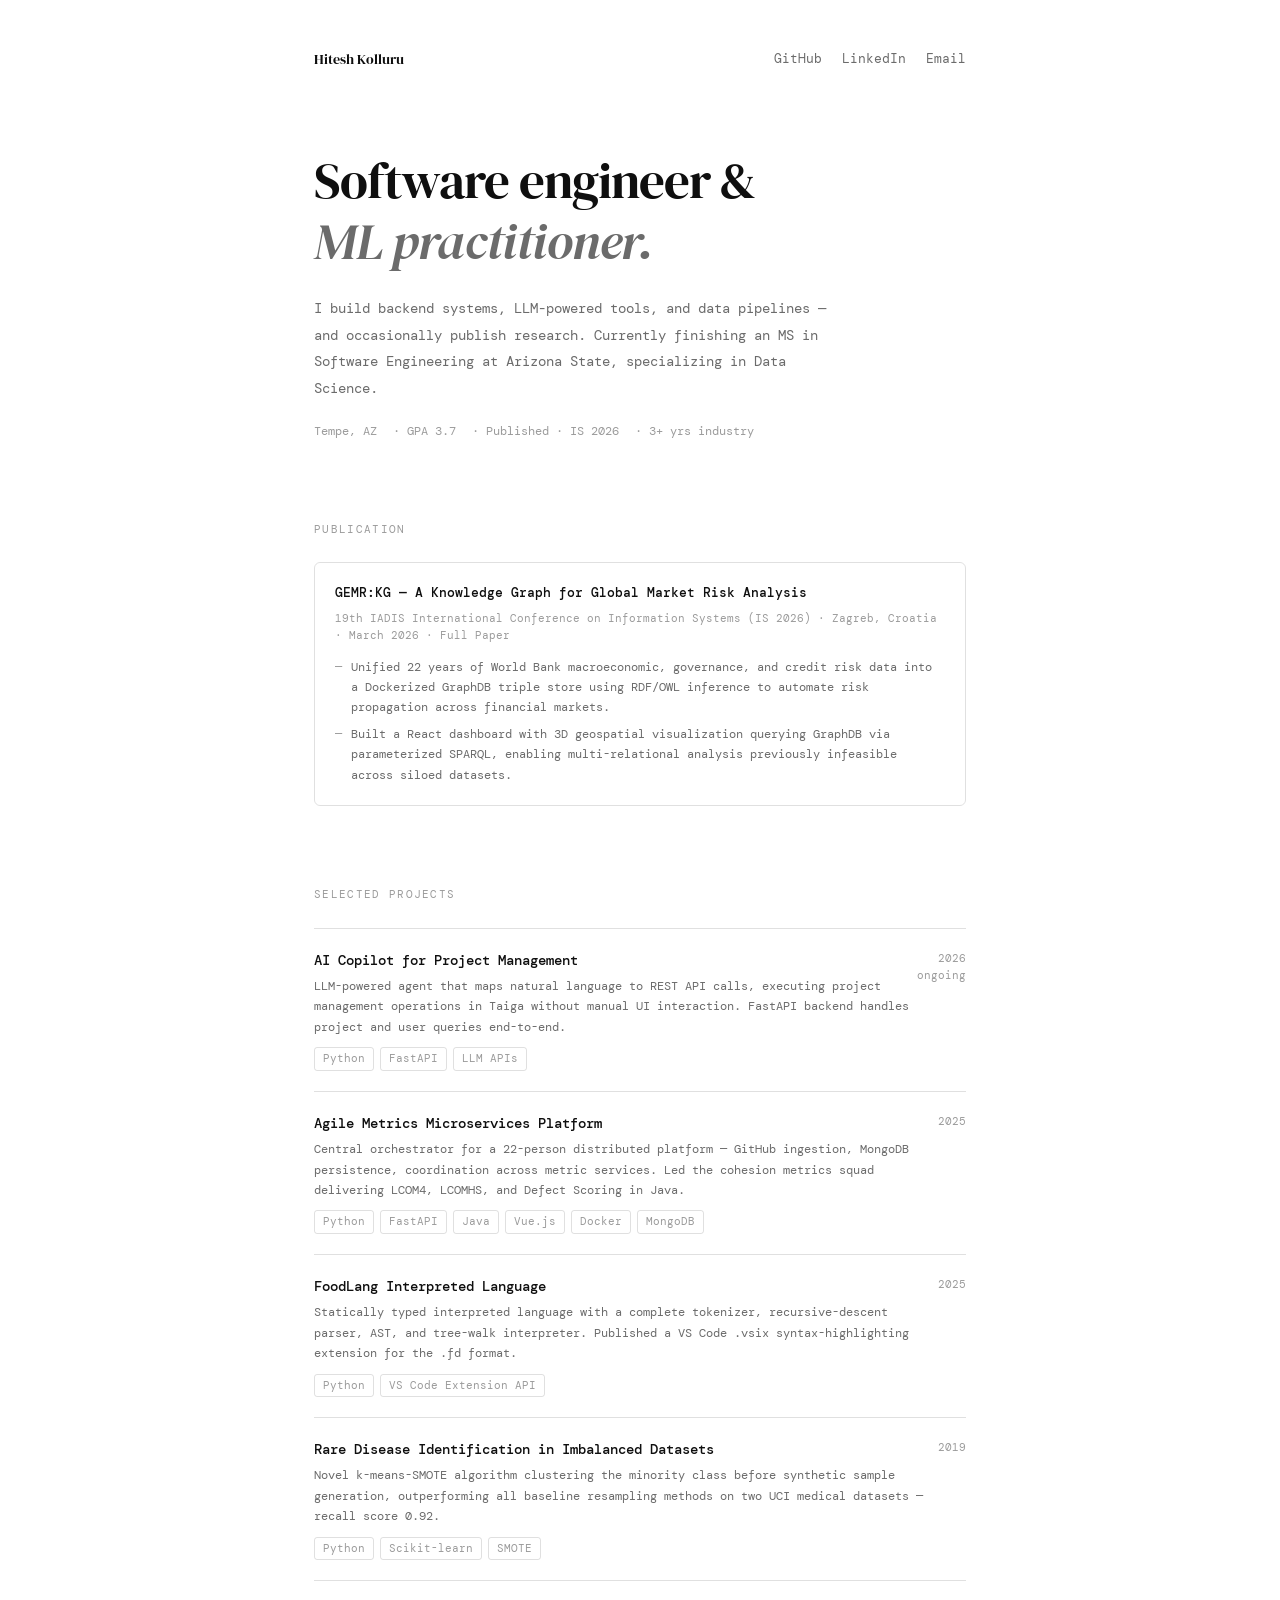
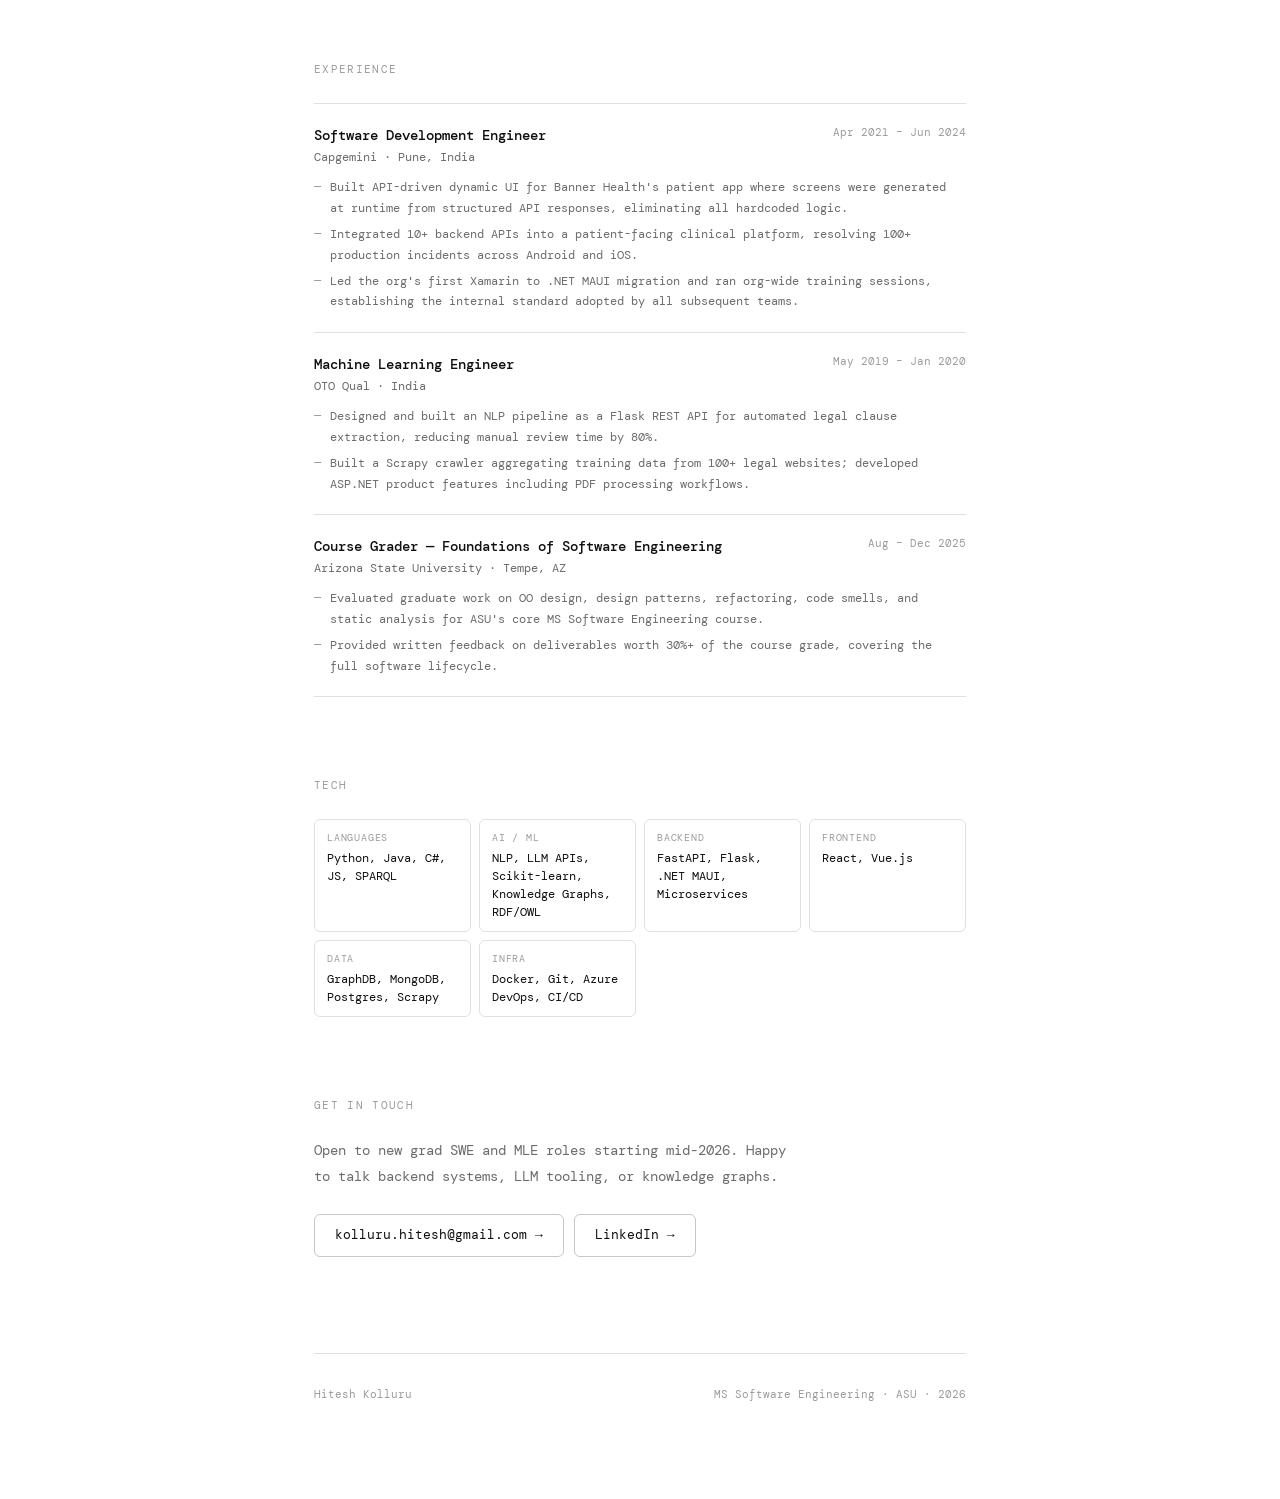
==== index.html @ e9a8e366 "Rename Index.html to index.html" ====
<!DOCTYPE html>
<html lang="en">

<head>
    <meta charset="UTF-8" />
    <meta name="viewport" content="width=device-width, initial-scale=1.0" />
    <title>Hitesh Kolluru — Software Engineer</title>
    <link rel="preconnect" href="https://fonts.googleapis.com" />
    <link rel="preconnect" href="https://fonts.gstatic.com" crossorigin />
    <link
        href="https://fonts.googleapis.com/css2?family=DM+Serif+Display:ital@0;1&family=DM+Mono:wght@400;500&display=swap"
        rel="stylesheet" />
    <style>
        *,
        *::before,
        *::after {
            box-sizing: border-box;
            margin: 0;
            padding: 0;
        }

        :root {
            --text-primary: #0f0f0f;
            --text-secondary: #6b6b6b;
            --text-tertiary: #9b9b9b;
            --border: rgba(0, 0, 0, 0.12);
            --border-strong: rgba(0, 0, 0, 0.22);
            --bg: #ffffff;
            --bg-secondary: #f7f6f3;
            --radius: 6px;
        }

        @media (prefers-color-scheme: dark) {
            :root {
                --text-primary: #f0f0ee;
                --text-secondary: #9b9b9b;
                --text-tertiary: #6b6b6b;
                --border: rgba(255, 255, 255, 0.1);
                --border-strong: rgba(255, 255, 255, 0.18);
                --bg: #111110;
                --bg-secondary: #1a1a18;
            }
        }

        body {
            font-family: 'DM Mono', monospace;
            background: var(--bg);
            color: var(--text-primary);
            line-height: 1.6;
            min-height: 100vh;
        }

        .container {
            max-width: 700px;
            margin: 0 auto;
            padding: 3rem 1.5rem 6rem;
        }

        nav {
            display: flex;
            justify-content: space-between;
            align-items: center;
            margin-bottom: 5rem;
            font-size: 13px;
        }

        .nav-name {
            font-family: 'DM Serif Display', serif;
            font-size: 14px;
            color: var(--text-primary);
        }

        .nav-links {
            display: flex;
            gap: 20px;
        }

        nav a {
            color: var(--text-secondary);
            text-decoration: none;
            transition: color 0.15s;
        }

        nav a:hover {
            color: var(--text-primary);
        }

        .hero {
            margin-bottom: 5rem;
        }

        .hero h1 {
            font-family: 'DM Serif Display', serif;
            font-size: clamp(2rem, 6vw, 3.2rem);
            font-weight: 400;
            line-height: 1.18;
            letter-spacing: -0.02em;
            margin-bottom: 1.5rem;
        }

        .hero h1 em {
            font-style: italic;
            color: var(--text-secondary);
        }

        .hero p {
            font-size: 14px;
            line-height: 1.9;
            color: var(--text-secondary);
            max-width: 520px;
        }

        .hero-meta {
            margin-top: 1.25rem;
            font-size: 12px;
            color: var(--text-tertiary);
            display: flex;
            gap: 16px;
            flex-wrap: wrap;
        }

        .hero-meta span::before {
            content: "· ";
        }

        .hero-meta span:first-child::before {
            content: "";
        }

        .section-label {
            font-size: 11px;
            letter-spacing: 0.12em;
            text-transform: uppercase;
            color: var(--text-tertiary);
            margin-bottom: 1.5rem;
        }

        /* Publication */
        .publication {
            margin-bottom: 5rem;
        }

        .pub-card {
            border: 0.5px solid var(--border);
            border-radius: var(--radius);
            padding: 1.25rem;
        }

        .pub-title {
            font-size: 13px;
            font-weight: 500;
            line-height: 1.55;
            margin-bottom: 6px;
        }

        .pub-venue {
            font-size: 11px;
            color: var(--text-tertiary);
            margin-bottom: 12px;
        }

        .bullets {
            list-style: none;
            display: flex;
            flex-direction: column;
            gap: 6px;
        }

        .bullets li {
            font-size: 12px;
            color: var(--text-secondary);
            line-height: 1.7;
            padding-left: 16px;
            position: relative;
        }

        .bullets li::before {
            content: "—";
            position: absolute;
            left: 0;
            color: var(--text-tertiary);
        }

        /* Projects */
        .projects {
            margin-bottom: 5rem;
        }

        .project {
            border-top: 0.5px solid var(--border);
            padding: 1.25rem 0;
            display: grid;
            grid-template-columns: 1fr auto;
            gap: 8px;
            align-items: start;
        }

        .project:last-child {
            border-bottom: 0.5px solid var(--border);
        }

        .proj-title {
            font-size: 14px;
            font-weight: 500;
            margin-bottom: 5px;
        }

        .proj-desc {
            font-size: 12px;
            color: var(--text-secondary);
            line-height: 1.7;
            margin-bottom: 10px;
        }

        .tags {
            display: flex;
            flex-wrap: wrap;
            gap: 6px;
        }

        .tag {
            font-size: 11px;
            padding: 2px 8px;
            border: 0.5px solid var(--border);
            border-radius: 3px;
            color: var(--text-tertiary);
        }

        .proj-date {
            font-size: 11px;
            color: var(--text-tertiary);
            white-space: nowrap;
            text-align: right;
            padding-top: 1px;
        }

        /* Experience */
        .experience {
            margin-bottom: 5rem;
        }

        .job {
            border-top: 0.5px solid var(--border);
            padding: 1.25rem 0;
        }

        .job:last-child {
            border-bottom: 0.5px solid var(--border);
        }

        .job-header {
            display: grid;
            grid-template-columns: 1fr auto;
            gap: 8px;
            margin-bottom: 10px;
        }

        .job-title {
            font-size: 14px;
            font-weight: 500;
        }

        .job-company {
            font-size: 12px;
            color: var(--text-secondary);
            margin-top: 2px;
        }

        .job-date {
            font-size: 11px;
            color: var(--text-tertiary);
            white-space: nowrap;
            text-align: right;
        }

        /* Stack */
        .stack {
            margin-bottom: 5rem;
        }

        .stack-grid {
            display: grid;
            grid-template-columns: repeat(auto-fill, minmax(140px, 1fr));
            gap: 8px;
        }

        .stack-item {
            border: 0.5px solid var(--border);
            border-radius: var(--radius);
            padding: 10px 12px;
        }

        .stack-cat {
            font-size: 10px;
            color: var(--text-tertiary);
            letter-spacing: 0.08em;
            text-transform: uppercase;
            margin-bottom: 3px;
        }

        .stack-name {
            font-size: 12px;
            color: var(--text-primary);
            line-height: 1.5;
        }

        /* Contact */
        .contact p {
            font-size: 14px;
            color: var(--text-secondary);
            line-height: 1.85;
            margin-bottom: 1.5rem;
            max-width: 480px;
        }

        .btn-row {
            display: flex;
            gap: 10px;
            flex-wrap: wrap;
        }

        .btn {
            display: inline-block;
            font-family: 'DM Mono', monospace;
            font-size: 13px;
            padding: 10px 20px;
            border: 0.5px solid var(--border-strong);
            border-radius: var(--radius);
            text-decoration: none;
            color: var(--text-primary);
            background: transparent;
            transition: background 0.15s;
        }

        .btn:hover {
            background: var(--bg-secondary);
        }

        footer {
            margin-top: 6rem;
            padding-top: 2rem;
            border-top: 0.5px solid var(--border);
            font-size: 11px;
            color: var(--text-tertiary);
            display: flex;
            justify-content: space-between;
            flex-wrap: wrap;
            gap: 8px;
        }

        @media (max-width: 500px) {
            nav {
                flex-direction: column;
                align-items: flex-start;
                gap: 1rem;
            }

            .hero h1 {
                font-size: 1.9rem;
            }

            .job-header,
            .project {
                grid-template-columns: 1fr;
            }

            footer {
                flex-direction: column;
            }
        }
    </style>
</head>

<body>
    <div class="container">

        <nav>
            <span class="nav-name">Hitesh Kolluru</span>
            <div class="nav-links">
                <a href="https://github.com/HiteshKolluru-asu" target="_blank" rel="noopener">GitHub</a>
                <a href="https://linkedin.com/in/hiteshkolluru" target="_blank" rel="noopener">LinkedIn</a>
                <a href="mailto:kolluru.hitesh@gmail.com">Email</a>
            </div>
        </nav>

        <section class="hero">
            <h1>Software engineer &amp;<br><em>ML practitioner.</em></h1>
            <p>
                I build backend systems, LLM-powered tools, and data pipelines —
                and occasionally publish research. Currently finishing an MS in
                Software Engineering at Arizona State, specializing in Data Science.
            </p>
            <div class="hero-meta">
                <span>Tempe, AZ</span>
                <span>GPA 3.7</span>
                <span>Published · IS 2026</span>
                <span>3+ yrs industry</span>
            </div>
        </section>

        <section class="publication">
            <div class="section-label">Publication</div>
            <div class="pub-card">
                <p class="pub-title">GEMR:KG — A Knowledge Graph for Global Market Risk Analysis</p>
                <p class="pub-venue">19th IADIS International Conference on Information Systems (IS 2026) · Zagreb,
                    Croatia · March 2026 · Full Paper</p>
                <ul class="bullets">
                    <li>Unified 22 years of World Bank macroeconomic, governance, and credit risk data into a Dockerized
                        GraphDB triple store using RDF/OWL inference to automate risk propagation across financial
                        markets.</li>
                    <li>Built a React dashboard with 3D geospatial visualization querying GraphDB via parameterized
                        SPARQL, enabling multi-relational analysis previously infeasible across siloed datasets.</li>
                </ul>
            </div>
        </section>

        <section class="projects">
            <div class="section-label">Selected projects</div>

            <div class="project">
                <div>
                    <p class="proj-title">AI Copilot for Project Management</p>
                    <p class="proj-desc">LLM-powered agent that maps natural language to REST API calls, executing
                        project management operations in Taiga without manual UI interaction. FastAPI backend handles
                        project and user queries end-to-end.</p>
                    <div class="tags">
                        <span class="tag">Python</span><span class="tag">FastAPI</span><span class="tag">LLM APIs</span>
                    </div>
                </div>
                <span class="proj-date">2026<br>ongoing</span>
            </div>

            <div class="project">
                <div>
                    <p class="proj-title">Agile Metrics Microservices Platform</p>
                    <p class="proj-desc">Central orchestrator for a 22-person distributed platform — GitHub ingestion,
                        MongoDB persistence, coordination across metric services. Led the cohesion metrics squad
                        delivering LCOM4, LCOMHS, and Defect Scoring in Java.</p>
                    <div class="tags">
                        <span class="tag">Python</span><span class="tag">FastAPI</span><span
                            class="tag">Java</span><span class="tag">Vue.js</span><span class="tag">Docker</span><span
                            class="tag">MongoDB</span>
                    </div>
                </div>
                <span class="proj-date">2025</span>
            </div>

            <div class="project">
                <div>
                    <p class="proj-title">FoodLang Interpreted Language</p>
                    <p class="proj-desc">Statically typed interpreted language with a complete tokenizer,
                        recursive-descent parser, AST, and tree-walk interpreter. Published a VS Code .vsix
                        syntax-highlighting extension for the .fd format.</p>
                    <div class="tags">
                        <span class="tag">Python</span><span class="tag">VS Code Extension API</span>
                    </div>
                </div>
                <span class="proj-date">2025</span>
            </div>

            <div class="project">
                <div>
                    <p class="proj-title">Rare Disease Identification in Imbalanced Datasets</p>
                    <p class="proj-desc">Novel k-means-SMOTE algorithm clustering the minority class before synthetic
                        sample generation, outperforming all baseline resampling methods on two UCI medical datasets —
                        recall score 0.92.</p>
                    <div class="tags">
                        <span class="tag">Python</span><span class="tag">Scikit-learn</span><span
                            class="tag">SMOTE</span>
                    </div>
                </div>
                <span class="proj-date">2019</span>
            </div>

        </section>

        <section class="experience">
            <div class="section-label">Experience</div>

            <div class="job">
                <div class="job-header">
                    <div>
                        <p class="job-title">Software Development Engineer</p>
                        <p class="job-company">Capgemini · Pune, India</p>
                    </div>
                    <span class="job-date">Apr 2021 – Jun 2024</span>
                </div>
                <ul class="bullets">
                    <li>Built API-driven dynamic UI for Banner Health's patient app where screens were generated at
                        runtime from structured API responses, eliminating all hardcoded logic.</li>
                    <li>Integrated 10+ backend APIs into a patient-facing clinical platform, resolving 100+ production
                        incidents across Android and iOS.</li>
                    <li>Led the org's first Xamarin to .NET MAUI migration and ran org-wide training sessions,
                        establishing the internal standard adopted by all subsequent teams.</li>
                </ul>
            </div>

            <div class="job">
                <div class="job-header">
                    <div>
                        <p class="job-title">Machine Learning Engineer</p>
                        <p class="job-company">OTO Qual · India</p>
                    </div>
                    <span class="job-date">May 2019 – Jan 2020</span>
                </div>
                <ul class="bullets">
                    <li>Designed and built an NLP pipeline as a Flask REST API for automated legal clause extraction,
                        reducing manual review time by 80%.</li>
                    <li>Built a Scrapy crawler aggregating training data from 100+ legal websites; developed ASP.NET
                        product features including PDF processing workflows.</li>
                </ul>
            </div>

            <div class="job">
                <div class="job-header">
                    <div>
                        <p class="job-title">Course Grader — Foundations of Software Engineering</p>
                        <p class="job-company">Arizona State University · Tempe, AZ</p>
                    </div>
                    <span class="job-date">Aug – Dec 2025</span>
                </div>
                <ul class="bullets">
                    <li>Evaluated graduate work on OO design, design patterns, refactoring, code smells, and static
                        analysis for ASU's core MS Software Engineering course.</li>
                    <li>Provided written feedback on deliverables worth 30%+ of the course grade, covering the full
                        software lifecycle.</li>
                </ul>
            </div>

        </section>

        <section class="stack">
            <div class="section-label">Tech</div>
            <div class="stack-grid">
                <div class="stack-item">
                    <div class="stack-cat">Languages</div>
                    <div class="stack-name">Python, Java, C#, JS, SPARQL</div>
                </div>
                <div class="stack-item">
                    <div class="stack-cat">AI / ML</div>
                    <div class="stack-name">NLP, LLM APIs, Scikit-learn, Knowledge Graphs, RDF/OWL</div>
                </div>
                <div class="stack-item">
                    <div class="stack-cat">Backend</div>
                    <div class="stack-name">FastAPI, Flask, .NET MAUI, Microservices</div>
                </div>
                <div class="stack-item">
                    <div class="stack-cat">Frontend</div>
                    <div class="stack-name">React, Vue.js</div>
                </div>
                <div class="stack-item">
                    <div class="stack-cat">Data</div>
                    <div class="stack-name">GraphDB, MongoDB, Postgres, Scrapy</div>
                </div>
                <div class="stack-item">
                    <div class="stack-cat">Infra</div>
                    <div class="stack-name">Docker, Git, Azure DevOps, CI/CD</div>
                </div>
            </div>
        </section>

        <section class="contact">
            <div class="section-label">Get in touch</div>
            <p>
                Open to new grad SWE and MLE roles starting mid-2026.
                Happy to talk backend systems, LLM tooling, or knowledge graphs.
            </p>
            <div class="btn-row">
                <a class="btn" href="mailto:kolluru.hitesh@gmail.com">kolluru.hitesh@gmail.com →</a>
                <a class="btn" href="https://linkedin.com/in/hiteshkolluru" target="_blank" rel="noopener">LinkedIn
                    →</a>
            </div>
        </section>

        <footer>
            <span>Hitesh Kolluru</span>
            <span>MS Software Engineering · ASU · 2026</span>
        </footer>

    </div>
</body>

</html>
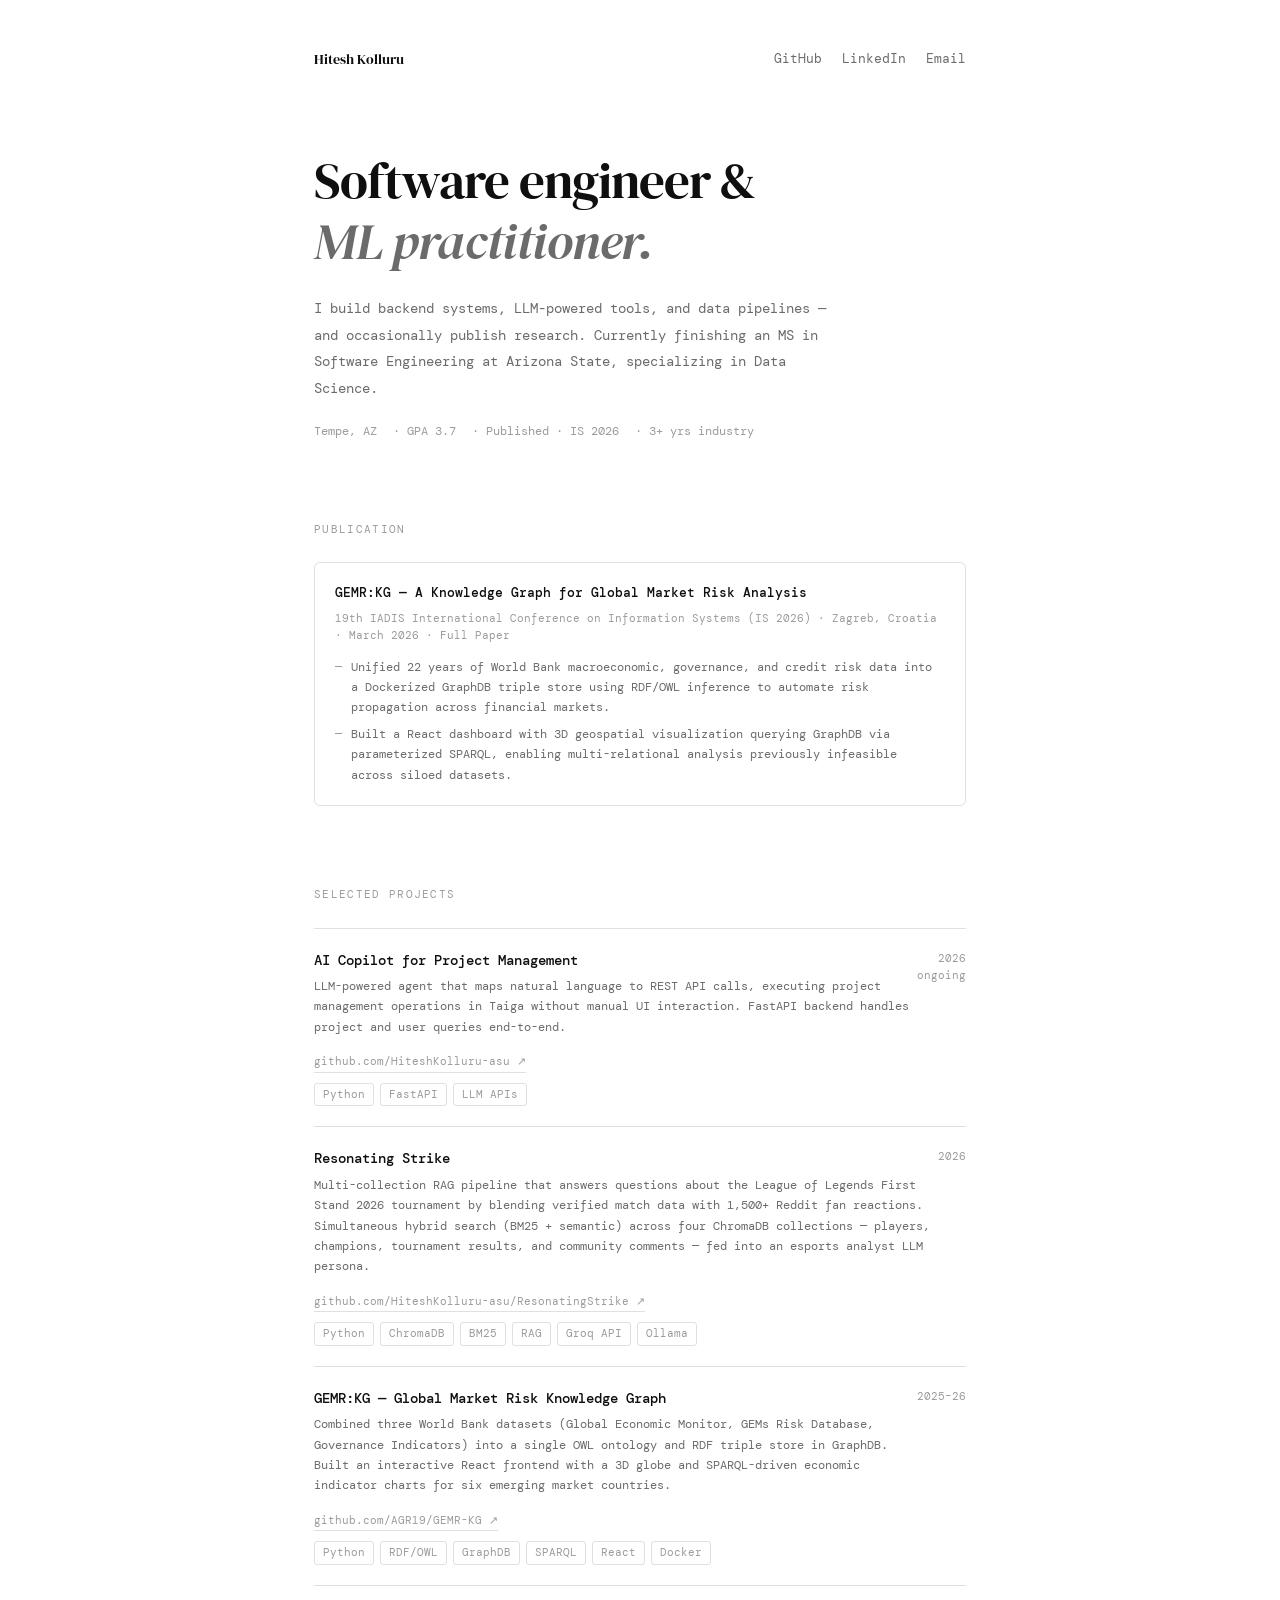
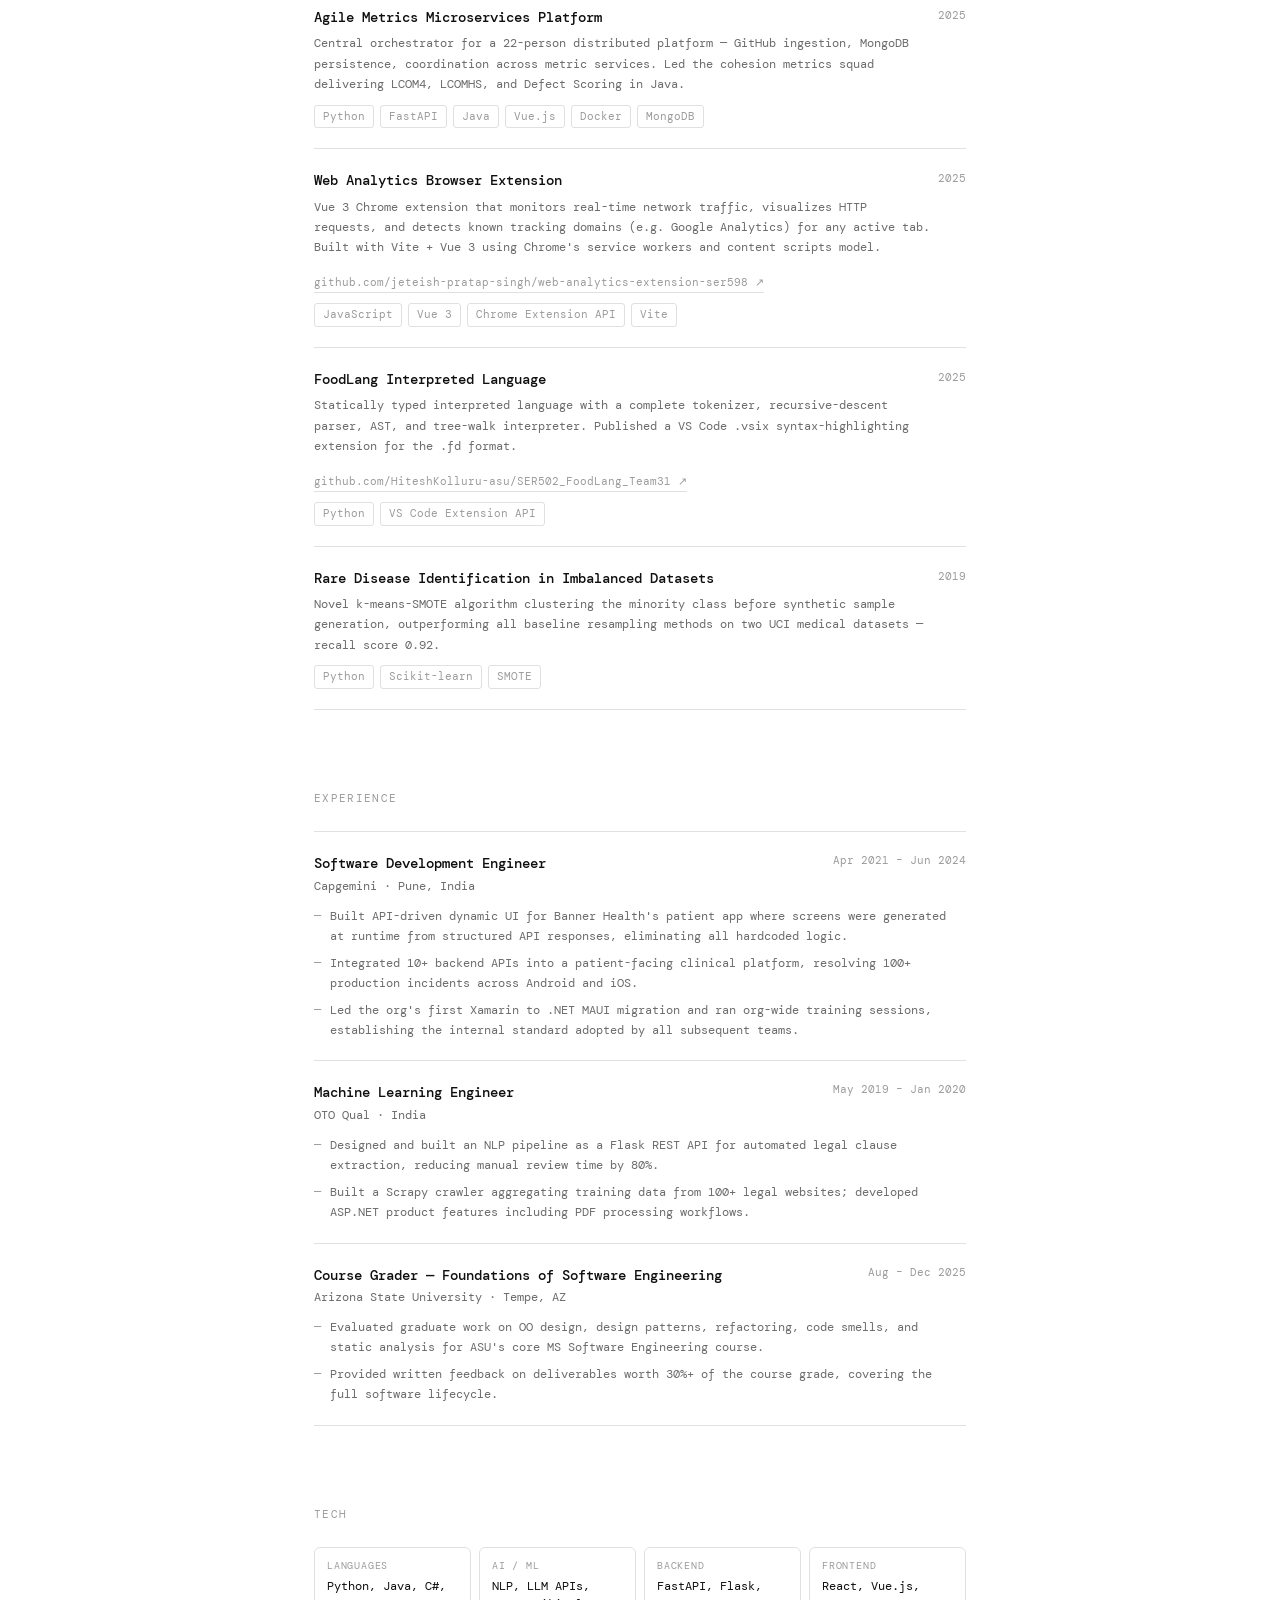
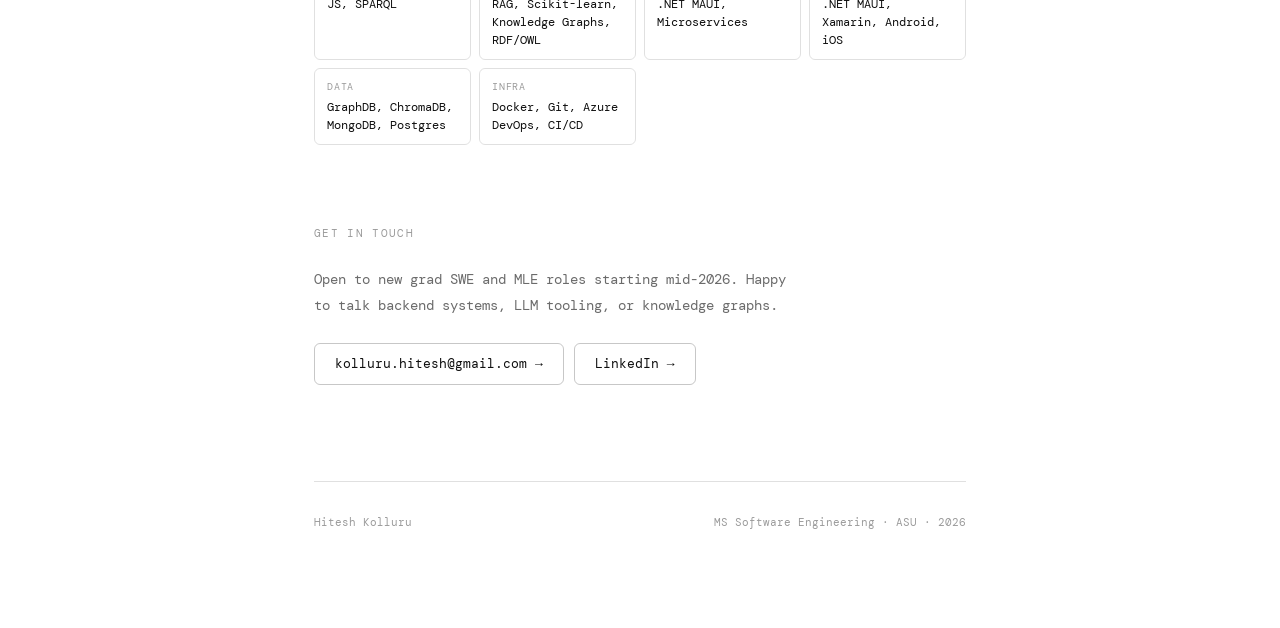
==== commit 070f3387: "updated portfolio" ====
--- a/index.html
+++ b/index.html
@@ -1,583 +1,528 @@
 <!DOCTYPE html>
 <html lang="en">
-
 <head>
-    <meta charset="UTF-8" />
-    <meta name="viewport" content="width=device-width, initial-scale=1.0" />
-    <title>Hitesh Kolluru — Software Engineer</title>
-    <link rel="preconnect" href="https://fonts.googleapis.com" />
-    <link rel="preconnect" href="https://fonts.gstatic.com" crossorigin />
-    <link
-        href="https://fonts.googleapis.com/css2?family=DM+Serif+Display:ital@0;1&family=DM+Mono:wght@400;500&display=swap"
-        rel="stylesheet" />
-    <style>
-        *,
-        *::before,
-        *::after {
-            box-sizing: border-box;
-            margin: 0;
-            padding: 0;
-        }
-
-        :root {
-            --text-primary: #0f0f0f;
-            --text-secondary: #6b6b6b;
-            --text-tertiary: #9b9b9b;
-            --border: rgba(0, 0, 0, 0.12);
-            --border-strong: rgba(0, 0, 0, 0.22);
-            --bg: #ffffff;
-            --bg-secondary: #f7f6f3;
-            --radius: 6px;
-        }
-
-        @media (prefers-color-scheme: dark) {
-            :root {
-                --text-primary: #f0f0ee;
-                --text-secondary: #9b9b9b;
-                --text-tertiary: #6b6b6b;
-                --border: rgba(255, 255, 255, 0.1);
-                --border-strong: rgba(255, 255, 255, 0.18);
-                --bg: #111110;
-                --bg-secondary: #1a1a18;
-            }
-        }
-
-        body {
-            font-family: 'DM Mono', monospace;
-            background: var(--bg);
-            color: var(--text-primary);
-            line-height: 1.6;
-            min-height: 100vh;
-        }
-
-        .container {
-            max-width: 700px;
-            margin: 0 auto;
-            padding: 3rem 1.5rem 6rem;
-        }
-
-        nav {
-            display: flex;
-            justify-content: space-between;
-            align-items: center;
-            margin-bottom: 5rem;
-            font-size: 13px;
-        }
-
-        .nav-name {
-            font-family: 'DM Serif Display', serif;
-            font-size: 14px;
-            color: var(--text-primary);
-        }
-
-        .nav-links {
-            display: flex;
-            gap: 20px;
-        }
-
-        nav a {
-            color: var(--text-secondary);
-            text-decoration: none;
-            transition: color 0.15s;
-        }
-
-        nav a:hover {
-            color: var(--text-primary);
-        }
-
-        .hero {
-            margin-bottom: 5rem;
-        }
-
-        .hero h1 {
-            font-family: 'DM Serif Display', serif;
-            font-size: clamp(2rem, 6vw, 3.2rem);
-            font-weight: 400;
-            line-height: 1.18;
-            letter-spacing: -0.02em;
-            margin-bottom: 1.5rem;
-        }
-
-        .hero h1 em {
-            font-style: italic;
-            color: var(--text-secondary);
-        }
-
-        .hero p {
-            font-size: 14px;
-            line-height: 1.9;
-            color: var(--text-secondary);
-            max-width: 520px;
-        }
-
-        .hero-meta {
-            margin-top: 1.25rem;
-            font-size: 12px;
-            color: var(--text-tertiary);
-            display: flex;
-            gap: 16px;
-            flex-wrap: wrap;
-        }
-
-        .hero-meta span::before {
-            content: "· ";
-        }
-
-        .hero-meta span:first-child::before {
-            content: "";
-        }
-
-        .section-label {
-            font-size: 11px;
-            letter-spacing: 0.12em;
-            text-transform: uppercase;
-            color: var(--text-tertiary);
-            margin-bottom: 1.5rem;
-        }
-
-        /* Publication */
-        .publication {
-            margin-bottom: 5rem;
-        }
-
-        .pub-card {
-            border: 0.5px solid var(--border);
-            border-radius: var(--radius);
-            padding: 1.25rem;
-        }
-
-        .pub-title {
-            font-size: 13px;
-            font-weight: 500;
-            line-height: 1.55;
-            margin-bottom: 6px;
-        }
-
-        .pub-venue {
-            font-size: 11px;
-            color: var(--text-tertiary);
-            margin-bottom: 12px;
-        }
-
-        .bullets {
-            list-style: none;
-            display: flex;
-            flex-direction: column;
-            gap: 6px;
-        }
-
-        .bullets li {
-            font-size: 12px;
-            color: var(--text-secondary);
-            line-height: 1.7;
-            padding-left: 16px;
-            position: relative;
-        }
-
-        .bullets li::before {
-            content: "—";
-            position: absolute;
-            left: 0;
-            color: var(--text-tertiary);
-        }
-
-        /* Projects */
-        .projects {
-            margin-bottom: 5rem;
-        }
-
-        .project {
-            border-top: 0.5px solid var(--border);
-            padding: 1.25rem 0;
-            display: grid;
-            grid-template-columns: 1fr auto;
-            gap: 8px;
-            align-items: start;
-        }
-
-        .project:last-child {
-            border-bottom: 0.5px solid var(--border);
-        }
-
-        .proj-title {
-            font-size: 14px;
-            font-weight: 500;
-            margin-bottom: 5px;
-        }
-
-        .proj-desc {
-            font-size: 12px;
-            color: var(--text-secondary);
-            line-height: 1.7;
-            margin-bottom: 10px;
-        }
-
-        .tags {
-            display: flex;
-            flex-wrap: wrap;
-            gap: 6px;
-        }
-
-        .tag {
-            font-size: 11px;
-            padding: 2px 8px;
-            border: 0.5px solid var(--border);
-            border-radius: 3px;
-            color: var(--text-tertiary);
-        }
-
-        .proj-date {
-            font-size: 11px;
-            color: var(--text-tertiary);
-            white-space: nowrap;
-            text-align: right;
-            padding-top: 1px;
-        }
-
-        /* Experience */
-        .experience {
-            margin-bottom: 5rem;
-        }
-
-        .job {
-            border-top: 0.5px solid var(--border);
-            padding: 1.25rem 0;
-        }
-
-        .job:last-child {
-            border-bottom: 0.5px solid var(--border);
-        }
-
-        .job-header {
-            display: grid;
-            grid-template-columns: 1fr auto;
-            gap: 8px;
-            margin-bottom: 10px;
-        }
-
-        .job-title {
-            font-size: 14px;
-            font-weight: 500;
-        }
-
-        .job-company {
-            font-size: 12px;
-            color: var(--text-secondary);
-            margin-top: 2px;
-        }
-
-        .job-date {
-            font-size: 11px;
-            color: var(--text-tertiary);
-            white-space: nowrap;
-            text-align: right;
-        }
-
-        /* Stack */
-        .stack {
-            margin-bottom: 5rem;
-        }
-
-        .stack-grid {
-            display: grid;
-            grid-template-columns: repeat(auto-fill, minmax(140px, 1fr));
-            gap: 8px;
-        }
-
-        .stack-item {
-            border: 0.5px solid var(--border);
-            border-radius: var(--radius);
-            padding: 10px 12px;
-        }
-
-        .stack-cat {
-            font-size: 10px;
-            color: var(--text-tertiary);
-            letter-spacing: 0.08em;
-            text-transform: uppercase;
-            margin-bottom: 3px;
-        }
-
-        .stack-name {
-            font-size: 12px;
-            color: var(--text-primary);
-            line-height: 1.5;
-        }
-
-        /* Contact */
-        .contact p {
-            font-size: 14px;
-            color: var(--text-secondary);
-            line-height: 1.85;
-            margin-bottom: 1.5rem;
-            max-width: 480px;
-        }
-
-        .btn-row {
-            display: flex;
-            gap: 10px;
-            flex-wrap: wrap;
-        }
-
-        .btn {
-            display: inline-block;
-            font-family: 'DM Mono', monospace;
-            font-size: 13px;
-            padding: 10px 20px;
-            border: 0.5px solid var(--border-strong);
-            border-radius: var(--radius);
-            text-decoration: none;
-            color: var(--text-primary);
-            background: transparent;
-            transition: background 0.15s;
-        }
-
-        .btn:hover {
-            background: var(--bg-secondary);
-        }
-
-        footer {
-            margin-top: 6rem;
-            padding-top: 2rem;
-            border-top: 0.5px solid var(--border);
-            font-size: 11px;
-            color: var(--text-tertiary);
-            display: flex;
-            justify-content: space-between;
-            flex-wrap: wrap;
-            gap: 8px;
-        }
-
-        @media (max-width: 500px) {
-            nav {
-                flex-direction: column;
-                align-items: flex-start;
-                gap: 1rem;
-            }
-
-            .hero h1 {
-                font-size: 1.9rem;
-            }
-
-            .job-header,
-            .project {
-                grid-template-columns: 1fr;
-            }
-
-            footer {
-                flex-direction: column;
-            }
-        }
-    </style>
+  <meta charset="UTF-8" />
+  <meta name="viewport" content="width=device-width, initial-scale=1.0" />
+  <title>Hitesh Kolluru — Software Engineer</title>
+  <link rel="preconnect" href="https://fonts.googleapis.com" />
+  <link rel="preconnect" href="https://fonts.gstatic.com" crossorigin />
+  <link href="https://fonts.googleapis.com/css2?family=DM+Serif+Display:ital@0;1&family=DM+Mono:wght@400;500&display=swap" rel="stylesheet" />
+  <style>
+    *, *::before, *::after { box-sizing: border-box; margin: 0; padding: 0; }
+
+    :root {
+      --text-primary:   #0f0f0f;
+      --text-secondary: #6b6b6b;
+      --text-tertiary:  #9b9b9b;
+      --border:         rgba(0,0,0,0.12);
+      --border-strong:  rgba(0,0,0,0.22);
+      --bg:             #ffffff;
+      --bg-secondary:   #f7f6f3;
+      --radius:         6px;
+    }
+
+    @media (prefers-color-scheme: dark) {
+      :root {
+        --text-primary:   #f0f0ee;
+        --text-secondary: #9b9b9b;
+        --text-tertiary:  #6b6b6b;
+        --border:         rgba(255,255,255,0.1);
+        --border-strong:  rgba(255,255,255,0.18);
+        --bg:             #111110;
+        --bg-secondary:   #1a1a18;
+      }
+    }
+
+    body {
+      font-family: 'DM Mono', monospace;
+      background: var(--bg);
+      color: var(--text-primary);
+      line-height: 1.6;
+      min-height: 100vh;
+    }
+
+    .container {
+      max-width: 700px;
+      margin: 0 auto;
+      padding: 3rem 1.5rem 6rem;
+    }
+
+    nav {
+      display: flex;
+      justify-content: space-between;
+      align-items: center;
+      margin-bottom: 5rem;
+      font-size: 13px;
+    }
+
+    .nav-name {
+      font-family: 'DM Serif Display', serif;
+      font-size: 14px;
+      color: var(--text-primary);
+    }
+
+    .nav-links { display: flex; gap: 20px; }
+
+    nav a {
+      color: var(--text-secondary);
+      text-decoration: none;
+      transition: color 0.15s;
+    }
+
+    nav a:hover { color: var(--text-primary); }
+
+    .hero { margin-bottom: 5rem; }
+
+    .hero h1 {
+      font-family: 'DM Serif Display', serif;
+      font-size: clamp(2rem, 6vw, 3.2rem);
+      font-weight: 400;
+      line-height: 1.18;
+      letter-spacing: -0.02em;
+      margin-bottom: 1.5rem;
+    }
+
+    .hero h1 em { font-style: italic; color: var(--text-secondary); }
+
+    .hero p {
+      font-size: 14px;
+      line-height: 1.9;
+      color: var(--text-secondary);
+      max-width: 520px;
+    }
+
+    .hero-meta {
+      margin-top: 1.25rem;
+      font-size: 12px;
+      color: var(--text-tertiary);
+      display: flex;
+      gap: 16px;
+      flex-wrap: wrap;
+    }
+
+    .hero-meta span::before { content: "· "; }
+    .hero-meta span:first-child::before { content: ""; }
+
+    .section-label {
+      font-size: 11px;
+      letter-spacing: 0.12em;
+      text-transform: uppercase;
+      color: var(--text-tertiary);
+      margin-bottom: 1.5rem;
+    }
+
+    /* Publication */
+    .publication { margin-bottom: 5rem; }
+
+    .pub-card {
+      border: 0.5px solid var(--border);
+      border-radius: var(--radius);
+      padding: 1.25rem;
+    }
+
+    .pub-title {
+      font-size: 13px;
+      font-weight: 500;
+      line-height: 1.55;
+      margin-bottom: 6px;
+    }
+
+    .pub-venue {
+      font-size: 11px;
+      color: var(--text-tertiary);
+      margin-bottom: 12px;
+    }
+
+    .bullets { list-style: none; display: flex; flex-direction: column; gap: 6px; }
+
+    .bullets li {
+      font-size: 12px;
+      color: var(--text-secondary);
+      line-height: 1.7;
+      padding-left: 16px;
+      position: relative;
+    }
+
+    .bullets li::before {
+      content: "—";
+      position: absolute;
+      left: 0;
+      color: var(--text-tertiary);
+    }
+
+    /* Projects */
+    .projects { margin-bottom: 5rem; }
+
+    .project {
+      border-top: 0.5px solid var(--border);
+      padding: 1.25rem 0;
+      display: grid;
+      grid-template-columns: 1fr auto;
+      gap: 8px;
+      align-items: start;
+    }
+
+    .project:last-child { border-bottom: 0.5px solid var(--border); }
+
+    .proj-title { font-size: 14px; font-weight: 500; margin-bottom: 5px; }
+
+    .proj-desc {
+      font-size: 12px;
+      color: var(--text-secondary);
+      line-height: 1.7;
+      margin-bottom: 10px;
+    }
+
+    .proj-link {
+      font-size: 11px;
+      color: var(--text-tertiary);
+      text-decoration: none;
+      border-bottom: 0.5px solid var(--border);
+      padding-bottom: 1px;
+      transition: color 0.15s;
+      display: inline-block;
+      margin-bottom: 10px;
+    }
+
+    .proj-link:hover { color: var(--text-primary); }
+
+    .tags { display: flex; flex-wrap: wrap; gap: 6px; }
+
+    .tag {
+      font-size: 11px;
+      padding: 2px 8px;
+      border: 0.5px solid var(--border);
+      border-radius: 3px;
+      color: var(--text-tertiary);
+    }
+
+    .proj-date {
+      font-size: 11px;
+      color: var(--text-tertiary);
+      white-space: nowrap;
+      text-align: right;
+      padding-top: 1px;
+    }
+
+    /* Experience */
+    .experience { margin-bottom: 5rem; }
+
+    .job {
+      border-top: 0.5px solid var(--border);
+      padding: 1.25rem 0;
+    }
+
+    .job:last-child { border-bottom: 0.5px solid var(--border); }
+
+    .job-header {
+      display: grid;
+      grid-template-columns: 1fr auto;
+      gap: 8px;
+      margin-bottom: 10px;
+    }
+
+    .job-title { font-size: 14px; font-weight: 500; }
+    .job-company { font-size: 12px; color: var(--text-secondary); margin-top: 2px; }
+
+    .job-date {
+      font-size: 11px;
+      color: var(--text-tertiary);
+      white-space: nowrap;
+      text-align: right;
+    }
+
+    /* Stack */
+    .stack { margin-bottom: 5rem; }
+
+    .stack-grid {
+      display: grid;
+      grid-template-columns: repeat(auto-fill, minmax(140px, 1fr));
+      gap: 8px;
+    }
+
+    .stack-item {
+      border: 0.5px solid var(--border);
+      border-radius: var(--radius);
+      padding: 10px 12px;
+    }
+
+    .stack-cat {
+      font-size: 10px;
+      color: var(--text-tertiary);
+      letter-spacing: 0.08em;
+      text-transform: uppercase;
+      margin-bottom: 3px;
+    }
+
+    .stack-name { font-size: 12px; color: var(--text-primary); line-height: 1.5; }
+
+    /* Contact */
+    .contact p {
+      font-size: 14px;
+      color: var(--text-secondary);
+      line-height: 1.85;
+      margin-bottom: 1.5rem;
+      max-width: 480px;
+    }
+
+    .btn-row { display: flex; gap: 10px; flex-wrap: wrap; }
+
+    .btn {
+      display: inline-block;
+      font-family: 'DM Mono', monospace;
+      font-size: 13px;
+      padding: 10px 20px;
+      border: 0.5px solid var(--border-strong);
+      border-radius: var(--radius);
+      text-decoration: none;
+      color: var(--text-primary);
+      background: transparent;
+      transition: background 0.15s;
+    }
+
+    .btn:hover { background: var(--bg-secondary); }
+
+    footer {
+      margin-top: 6rem;
+      padding-top: 2rem;
+      border-top: 0.5px solid var(--border);
+      font-size: 11px;
+      color: var(--text-tertiary);
+      display: flex;
+      justify-content: space-between;
+      flex-wrap: wrap;
+      gap: 8px;
+    }
+
+    @media (max-width: 500px) {
+      nav { flex-direction: column; align-items: flex-start; gap: 1rem; }
+      .hero h1 { font-size: 1.9rem; }
+      .job-header, .project { grid-template-columns: 1fr; }
+      footer { flex-direction: column; }
+    }
+  </style>
 </head>
-
 <body>
-    <div class="container">
-
-        <nav>
-            <span class="nav-name">Hitesh Kolluru</span>
-            <div class="nav-links">
-                <a href="https://github.com/HiteshKolluru-asu" target="_blank" rel="noopener">GitHub</a>
-                <a href="https://linkedin.com/in/hiteshkolluru" target="_blank" rel="noopener">LinkedIn</a>
-                <a href="mailto:kolluru.hitesh@gmail.com">Email</a>
-            </div>
-        </nav>
-
-        <section class="hero">
-            <h1>Software engineer &amp;<br><em>ML practitioner.</em></h1>
-            <p>
-                I build backend systems, LLM-powered tools, and data pipelines —
-                and occasionally publish research. Currently finishing an MS in
-                Software Engineering at Arizona State, specializing in Data Science.
-            </p>
-            <div class="hero-meta">
-                <span>Tempe, AZ</span>
-                <span>GPA 3.7</span>
-                <span>Published · IS 2026</span>
-                <span>3+ yrs industry</span>
-            </div>
-        </section>
-
-        <section class="publication">
-            <div class="section-label">Publication</div>
-            <div class="pub-card">
-                <p class="pub-title">GEMR:KG — A Knowledge Graph for Global Market Risk Analysis</p>
-                <p class="pub-venue">19th IADIS International Conference on Information Systems (IS 2026) · Zagreb,
-                    Croatia · March 2026 · Full Paper</p>
-                <ul class="bullets">
-                    <li>Unified 22 years of World Bank macroeconomic, governance, and credit risk data into a Dockerized
-                        GraphDB triple store using RDF/OWL inference to automate risk propagation across financial
-                        markets.</li>
-                    <li>Built a React dashboard with 3D geospatial visualization querying GraphDB via parameterized
-                        SPARQL, enabling multi-relational analysis previously infeasible across siloed datasets.</li>
-                </ul>
-            </div>
-        </section>
-
-        <section class="projects">
-            <div class="section-label">Selected projects</div>
-
-            <div class="project">
-                <div>
-                    <p class="proj-title">AI Copilot for Project Management</p>
-                    <p class="proj-desc">LLM-powered agent that maps natural language to REST API calls, executing
-                        project management operations in Taiga without manual UI interaction. FastAPI backend handles
-                        project and user queries end-to-end.</p>
-                    <div class="tags">
-                        <span class="tag">Python</span><span class="tag">FastAPI</span><span class="tag">LLM APIs</span>
-                    </div>
-                </div>
-                <span class="proj-date">2026<br>ongoing</span>
-            </div>
-
-            <div class="project">
-                <div>
-                    <p class="proj-title">Agile Metrics Microservices Platform</p>
-                    <p class="proj-desc">Central orchestrator for a 22-person distributed platform — GitHub ingestion,
-                        MongoDB persistence, coordination across metric services. Led the cohesion metrics squad
-                        delivering LCOM4, LCOMHS, and Defect Scoring in Java.</p>
-                    <div class="tags">
-                        <span class="tag">Python</span><span class="tag">FastAPI</span><span
-                            class="tag">Java</span><span class="tag">Vue.js</span><span class="tag">Docker</span><span
-                            class="tag">MongoDB</span>
-                    </div>
-                </div>
-                <span class="proj-date">2025</span>
-            </div>
-
-            <div class="project">
-                <div>
-                    <p class="proj-title">FoodLang Interpreted Language</p>
-                    <p class="proj-desc">Statically typed interpreted language with a complete tokenizer,
-                        recursive-descent parser, AST, and tree-walk interpreter. Published a VS Code .vsix
-                        syntax-highlighting extension for the .fd format.</p>
-                    <div class="tags">
-                        <span class="tag">Python</span><span class="tag">VS Code Extension API</span>
-                    </div>
-                </div>
-                <span class="proj-date">2025</span>
-            </div>
-
-            <div class="project">
-                <div>
-                    <p class="proj-title">Rare Disease Identification in Imbalanced Datasets</p>
-                    <p class="proj-desc">Novel k-means-SMOTE algorithm clustering the minority class before synthetic
-                        sample generation, outperforming all baseline resampling methods on two UCI medical datasets —
-                        recall score 0.92.</p>
-                    <div class="tags">
-                        <span class="tag">Python</span><span class="tag">Scikit-learn</span><span
-                            class="tag">SMOTE</span>
-                    </div>
-                </div>
-                <span class="proj-date">2019</span>
-            </div>
-
-        </section>
-
-        <section class="experience">
-            <div class="section-label">Experience</div>
-
-            <div class="job">
-                <div class="job-header">
-                    <div>
-                        <p class="job-title">Software Development Engineer</p>
-                        <p class="job-company">Capgemini · Pune, India</p>
-                    </div>
-                    <span class="job-date">Apr 2021 – Jun 2024</span>
-                </div>
-                <ul class="bullets">
-                    <li>Built API-driven dynamic UI for Banner Health's patient app where screens were generated at
-                        runtime from structured API responses, eliminating all hardcoded logic.</li>
-                    <li>Integrated 10+ backend APIs into a patient-facing clinical platform, resolving 100+ production
-                        incidents across Android and iOS.</li>
-                    <li>Led the org's first Xamarin to .NET MAUI migration and ran org-wide training sessions,
-                        establishing the internal standard adopted by all subsequent teams.</li>
-                </ul>
-            </div>
-
-            <div class="job">
-                <div class="job-header">
-                    <div>
-                        <p class="job-title">Machine Learning Engineer</p>
-                        <p class="job-company">OTO Qual · India</p>
-                    </div>
-                    <span class="job-date">May 2019 – Jan 2020</span>
-                </div>
-                <ul class="bullets">
-                    <li>Designed and built an NLP pipeline as a Flask REST API for automated legal clause extraction,
-                        reducing manual review time by 80%.</li>
-                    <li>Built a Scrapy crawler aggregating training data from 100+ legal websites; developed ASP.NET
-                        product features including PDF processing workflows.</li>
-                </ul>
-            </div>
-
-            <div class="job">
-                <div class="job-header">
-                    <div>
-                        <p class="job-title">Course Grader — Foundations of Software Engineering</p>
-                        <p class="job-company">Arizona State University · Tempe, AZ</p>
-                    </div>
-                    <span class="job-date">Aug – Dec 2025</span>
-                </div>
-                <ul class="bullets">
-                    <li>Evaluated graduate work on OO design, design patterns, refactoring, code smells, and static
-                        analysis for ASU's core MS Software Engineering course.</li>
-                    <li>Provided written feedback on deliverables worth 30%+ of the course grade, covering the full
-                        software lifecycle.</li>
-                </ul>
-            </div>
-
-        </section>
-
-        <section class="stack">
-            <div class="section-label">Tech</div>
-            <div class="stack-grid">
-                <div class="stack-item">
-                    <div class="stack-cat">Languages</div>
-                    <div class="stack-name">Python, Java, C#, JS, SPARQL</div>
-                </div>
-                <div class="stack-item">
-                    <div class="stack-cat">AI / ML</div>
-                    <div class="stack-name">NLP, LLM APIs, Scikit-learn, Knowledge Graphs, RDF/OWL</div>
-                </div>
-                <div class="stack-item">
-                    <div class="stack-cat">Backend</div>
-                    <div class="stack-name">FastAPI, Flask, .NET MAUI, Microservices</div>
-                </div>
-                <div class="stack-item">
-                    <div class="stack-cat">Frontend</div>
-                    <div class="stack-name">React, Vue.js</div>
-                </div>
-                <div class="stack-item">
-                    <div class="stack-cat">Data</div>
-                    <div class="stack-name">GraphDB, MongoDB, Postgres, Scrapy</div>
-                </div>
-                <div class="stack-item">
-                    <div class="stack-cat">Infra</div>
-                    <div class="stack-name">Docker, Git, Azure DevOps, CI/CD</div>
-                </div>
-            </div>
-        </section>
-
-        <section class="contact">
-            <div class="section-label">Get in touch</div>
-            <p>
-                Open to new grad SWE and MLE roles starting mid-2026.
-                Happy to talk backend systems, LLM tooling, or knowledge graphs.
-            </p>
-            <div class="btn-row">
-                <a class="btn" href="mailto:kolluru.hitesh@gmail.com">kolluru.hitesh@gmail.com →</a>
-                <a class="btn" href="https://linkedin.com/in/hiteshkolluru" target="_blank" rel="noopener">LinkedIn
-                    →</a>
-            </div>
-        </section>
-
-        <footer>
-            <span>Hitesh Kolluru</span>
-            <span>MS Software Engineering · ASU · 2026</span>
-        </footer>
-
-    </div>
+  <div class="container">
+
+    <nav>
+      <span class="nav-name">Hitesh Kolluru</span>
+      <div class="nav-links">
+        <a href="https://github.com/HiteshKolluru-asu" target="_blank" rel="noopener">GitHub</a>
+        <a href="https://linkedin.com/in/hiteshkolluru" target="_blank" rel="noopener">LinkedIn</a>
+        <a href="mailto:kolluru.hitesh@gmail.com">Email</a>
+      </div>
+    </nav>
+
+    <section class="hero">
+      <h1>Software engineer &amp;<br><em>ML practitioner.</em></h1>
+      <p>
+        I build backend systems, LLM-powered tools, and data pipelines —
+        and occasionally publish research. Currently finishing an MS in
+        Software Engineering at Arizona State, specializing in Data Science.
+      </p>
+      <div class="hero-meta">
+        <span>Tempe, AZ</span>
+        <span>GPA 3.7</span>
+        <span>Published · IS 2026</span>
+        <span>3+ yrs industry</span>
+      </div>
+    </section>
+
+    <section class="publication">
+      <div class="section-label">Publication</div>
+      <div class="pub-card">
+        <p class="pub-title">GEMR:KG — A Knowledge Graph for Global Market Risk Analysis</p>
+        <p class="pub-venue">19th IADIS International Conference on Information Systems (IS 2026) · Zagreb, Croatia · March 2026 · Full Paper</p>
+        <ul class="bullets">
+          <li>Unified 22 years of World Bank macroeconomic, governance, and credit risk data into a Dockerized GraphDB triple store using RDF/OWL inference to automate risk propagation across financial markets.</li>
+          <li>Built a React dashboard with 3D geospatial visualization querying GraphDB via parameterized SPARQL, enabling multi-relational analysis previously infeasible across siloed datasets.</li>
+        </ul>
+      </div>
+    </section>
+
+    <section class="projects">
+      <div class="section-label">Selected projects</div>
+
+      <div class="project">
+        <div>
+          <p class="proj-title">AI Copilot for Project Management</p>
+          <p class="proj-desc">LLM-powered agent that maps natural language to REST API calls, executing project management operations in Taiga without manual UI interaction. FastAPI backend handles project and user queries end-to-end.</p>
+          <a class="proj-link" href="https://github.com/HiteshKolluru-asu" target="_blank" rel="noopener">github.com/HiteshKolluru-asu ↗</a>
+          <div class="tags">
+            <span class="tag">Python</span><span class="tag">FastAPI</span><span class="tag">LLM APIs</span>
+          </div>
+        </div>
+        <span class="proj-date">2026<br>ongoing</span>
+      </div>
+
+      <div class="project">
+        <div>
+          <p class="proj-title">Resonating Strike</p>
+          <p class="proj-desc">Multi-collection RAG pipeline that answers questions about the League of Legends First Stand 2026 tournament by blending verified match data with 1,500+ Reddit fan reactions. Simultaneous hybrid search (BM25 + semantic) across four ChromaDB collections — players, champions, tournament results, and community comments — fed into an esports analyst LLM persona.</p>
+          <a class="proj-link" href="https://github.com/HiteshKolluru-asu/ResonatingStrike" target="_blank" rel="noopener">github.com/HiteshKolluru-asu/ResonatingStrike ↗</a>
+          <div class="tags">
+            <span class="tag">Python</span><span class="tag">ChromaDB</span><span class="tag">BM25</span><span class="tag">RAG</span><span class="tag">Groq API</span><span class="tag">Ollama</span>
+          </div>
+        </div>
+        <span class="proj-date">2026</span>
+      </div>
+
+      <div class="project">
+        <div>
+          <p class="proj-title">GEMR:KG — Global Market Risk Knowledge Graph</p>
+          <p class="proj-desc">Combined three World Bank datasets (Global Economic Monitor, GEMs Risk Database, Governance Indicators) into a single OWL ontology and RDF triple store in GraphDB. Built an interactive React frontend with a 3D globe and SPARQL-driven economic indicator charts for six emerging market countries.</p>
+          <a class="proj-link" href="https://github.com/AGR19/GEMR-KG-Global-Emerging-Market-Risk-Knowledge-Graph" target="_blank" rel="noopener">github.com/AGR19/GEMR-KG ↗</a>
+          <div class="tags">
+            <span class="tag">Python</span><span class="tag">RDF/OWL</span><span class="tag">GraphDB</span><span class="tag">SPARQL</span><span class="tag">React</span><span class="tag">Docker</span>
+          </div>
+        </div>
+        <span class="proj-date">2025–26</span>
+      </div>
+
+      <div class="project">
+        <div>
+          <p class="proj-title">Agile Metrics Microservices Platform</p>
+          <p class="proj-desc">Central orchestrator for a 22-person distributed platform — GitHub ingestion, MongoDB persistence, coordination across metric services. Led the cohesion metrics squad delivering LCOM4, LCOMHS, and Defect Scoring in Java.</p>
+          <div class="tags">
+            <span class="tag">Python</span><span class="tag">FastAPI</span><span class="tag">Java</span><span class="tag">Vue.js</span><span class="tag">Docker</span><span class="tag">MongoDB</span>
+          </div>
+        </div>
+        <span class="proj-date">2025</span>
+      </div>
+
+      <div class="project">
+        <div>
+          <p class="proj-title">Web Analytics Browser Extension</p>
+          <p class="proj-desc">Vue 3 Chrome extension that monitors real-time network traffic, visualizes HTTP requests, and detects known tracking domains (e.g. Google Analytics) for any active tab. Built with Vite + Vue 3 using Chrome's service workers and content scripts model.</p>
+          <a class="proj-link" href="https://github.com/jeteish-pratap-singh/web-analytics-extension-ser598" target="_blank" rel="noopener">github.com/jeteish-pratap-singh/web-analytics-extension-ser598 ↗</a>
+          <div class="tags">
+            <span class="tag">JavaScript</span><span class="tag">Vue 3</span><span class="tag">Chrome Extension API</span><span class="tag">Vite</span>
+          </div>
+        </div>
+        <span class="proj-date">2025</span>
+      </div>
+
+      <div class="project">
+        <div>
+          <p class="proj-title">FoodLang Interpreted Language</p>
+          <p class="proj-desc">Statically typed interpreted language with a complete tokenizer, recursive-descent parser, AST, and tree-walk interpreter. Published a VS Code .vsix syntax-highlighting extension for the .fd format.</p>
+          <a class="proj-link" href="https://github.com/HiteshKolluru-asu/SER502_FoodLang_Team31" target="_blank" rel="noopener">github.com/HiteshKolluru-asu/SER502_FoodLang_Team31 ↗</a>
+          <div class="tags">
+            <span class="tag">Python</span><span class="tag">VS Code Extension API</span>
+          </div>
+        </div>
+        <span class="proj-date">2025</span>
+      </div>
+
+      <div class="project">
+        <div>
+          <p class="proj-title">Rare Disease Identification in Imbalanced Datasets</p>
+          <p class="proj-desc">Novel k-means-SMOTE algorithm clustering the minority class before synthetic sample generation, outperforming all baseline resampling methods on two UCI medical datasets — recall score 0.92.</p>
+          <div class="tags">
+            <span class="tag">Python</span><span class="tag">Scikit-learn</span><span class="tag">SMOTE</span>
+          </div>
+        </div>
+        <span class="proj-date">2019</span>
+      </div>
+
+    </section>
+
+    <section class="experience">
+      <div class="section-label">Experience</div>
+
+      <div class="job">
+        <div class="job-header">
+          <div>
+            <p class="job-title">Software Development Engineer</p>
+            <p class="job-company">Capgemini · Pune, India</p>
+          </div>
+          <span class="job-date">Apr 2021 – Jun 2024</span>
+        </div>
+        <ul class="bullets">
+          <li>Built API-driven dynamic UI for Banner Health's patient app where screens were generated at runtime from structured API responses, eliminating all hardcoded logic.</li>
+          <li>Integrated 10+ backend APIs into a patient-facing clinical platform, resolving 100+ production incidents across Android and iOS.</li>
+          <li>Led the org's first Xamarin to .NET MAUI migration and ran org-wide training sessions, establishing the internal standard adopted by all subsequent teams.</li>
+        </ul>
+      </div>
+
+      <div class="job">
+        <div class="job-header">
+          <div>
+            <p class="job-title">Machine Learning Engineer</p>
+            <p class="job-company">OTO Qual · India</p>
+          </div>
+          <span class="job-date">May 2019 – Jan 2020</span>
+        </div>
+        <ul class="bullets">
+          <li>Designed and built an NLP pipeline as a Flask REST API for automated legal clause extraction, reducing manual review time by 80%.</li>
+          <li>Built a Scrapy crawler aggregating training data from 100+ legal websites; developed ASP.NET product features including PDF processing workflows.</li>
+        </ul>
+      </div>
+
+      <div class="job">
+        <div class="job-header">
+          <div>
+            <p class="job-title">Course Grader — Foundations of Software Engineering</p>
+            <p class="job-company">Arizona State University · Tempe, AZ</p>
+          </div>
+          <span class="job-date">Aug – Dec 2025</span>
+        </div>
+        <ul class="bullets">
+          <li>Evaluated graduate work on OO design, design patterns, refactoring, code smells, and static analysis for ASU's core MS Software Engineering course.</li>
+          <li>Provided written feedback on deliverables worth 30%+ of the course grade, covering the full software lifecycle.</li>
+        </ul>
+      </div>
+
+    </section>
+
+    <section class="stack">
+      <div class="section-label">Tech</div>
+      <div class="stack-grid">
+        <div class="stack-item">
+          <div class="stack-cat">Languages</div>
+          <div class="stack-name">Python, Java, C#, JS, SPARQL</div>
+        </div>
+        <div class="stack-item">
+          <div class="stack-cat">AI / ML</div>
+          <div class="stack-name">NLP, LLM APIs, RAG, Scikit-learn, Knowledge Graphs, RDF/OWL</div>
+        </div>
+        <div class="stack-item">
+          <div class="stack-cat">Backend</div>
+          <div class="stack-name">FastAPI, Flask, .NET MAUI, Microservices</div>
+        </div>
+        <div class="stack-item">
+          <div class="stack-cat">Frontend</div>
+          <div class="stack-name">React, Vue.js, .NET MAUI, Xamarin, Android, iOS</div>
+        </div>
+        <div class="stack-item">
+          <div class="stack-cat">Data</div>
+          <div class="stack-name">GraphDB, ChromaDB, MongoDB, Postgres</div>
+        </div>
+        <div class="stack-item">
+          <div class="stack-cat">Infra</div>
+          <div class="stack-name">Docker, Git, Azure DevOps, CI/CD</div>
+        </div>
+      </div>
+    </section>
+
+    <section class="contact">
+      <div class="section-label">Get in touch</div>
+      <p>
+        Open to new grad SWE and MLE roles starting mid-2026.
+        Happy to talk backend systems, LLM tooling, or knowledge graphs.
+      </p>
+      <div class="btn-row">
+        <a class="btn" href="mailto:kolluru.hitesh@gmail.com">kolluru.hitesh@gmail.com →</a>
+        <a class="btn" href="https://linkedin.com/in/hiteshkolluru" target="_blank" rel="noopener">LinkedIn →</a>
+      </div>
+    </section>
+
+    <footer>
+      <span>Hitesh Kolluru</span>
+      <span>MS Software Engineering · ASU · 2026</span>
+    </footer>
+
+  </div>
 </body>
-
 </html>
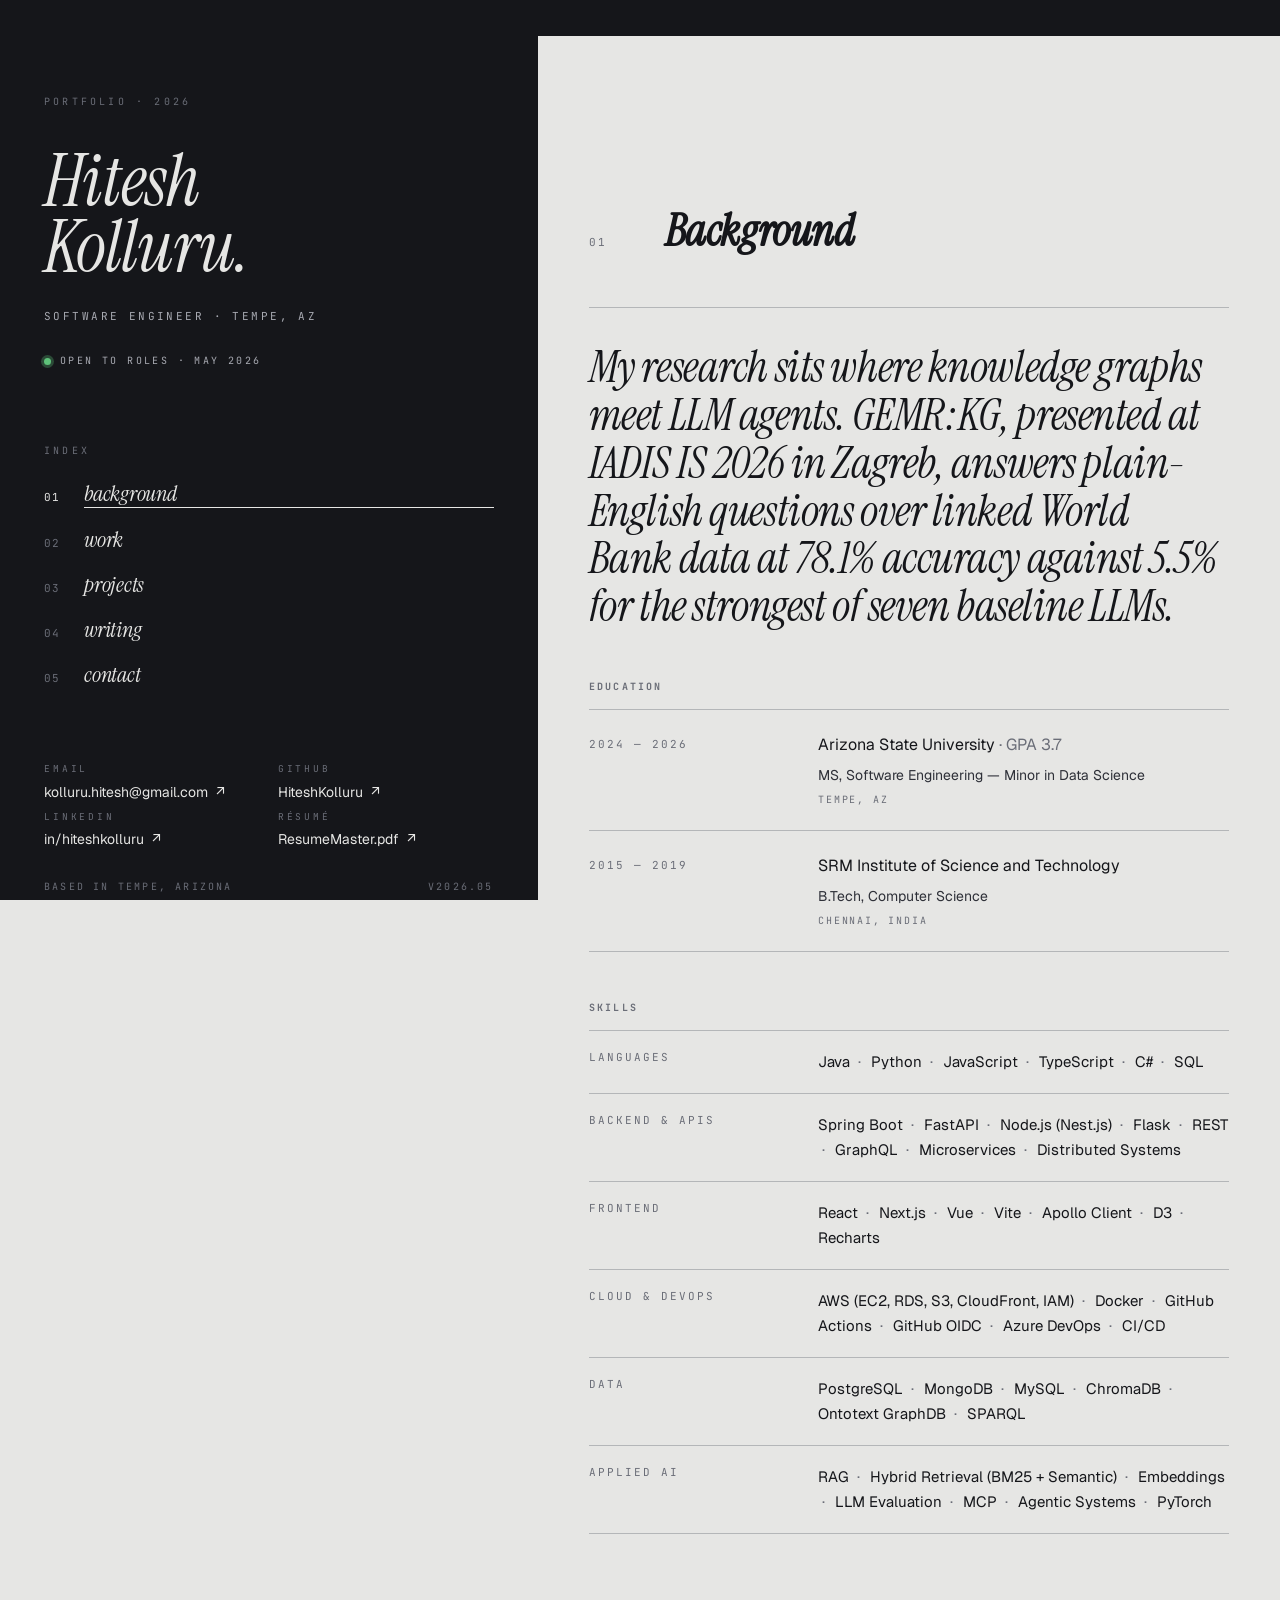
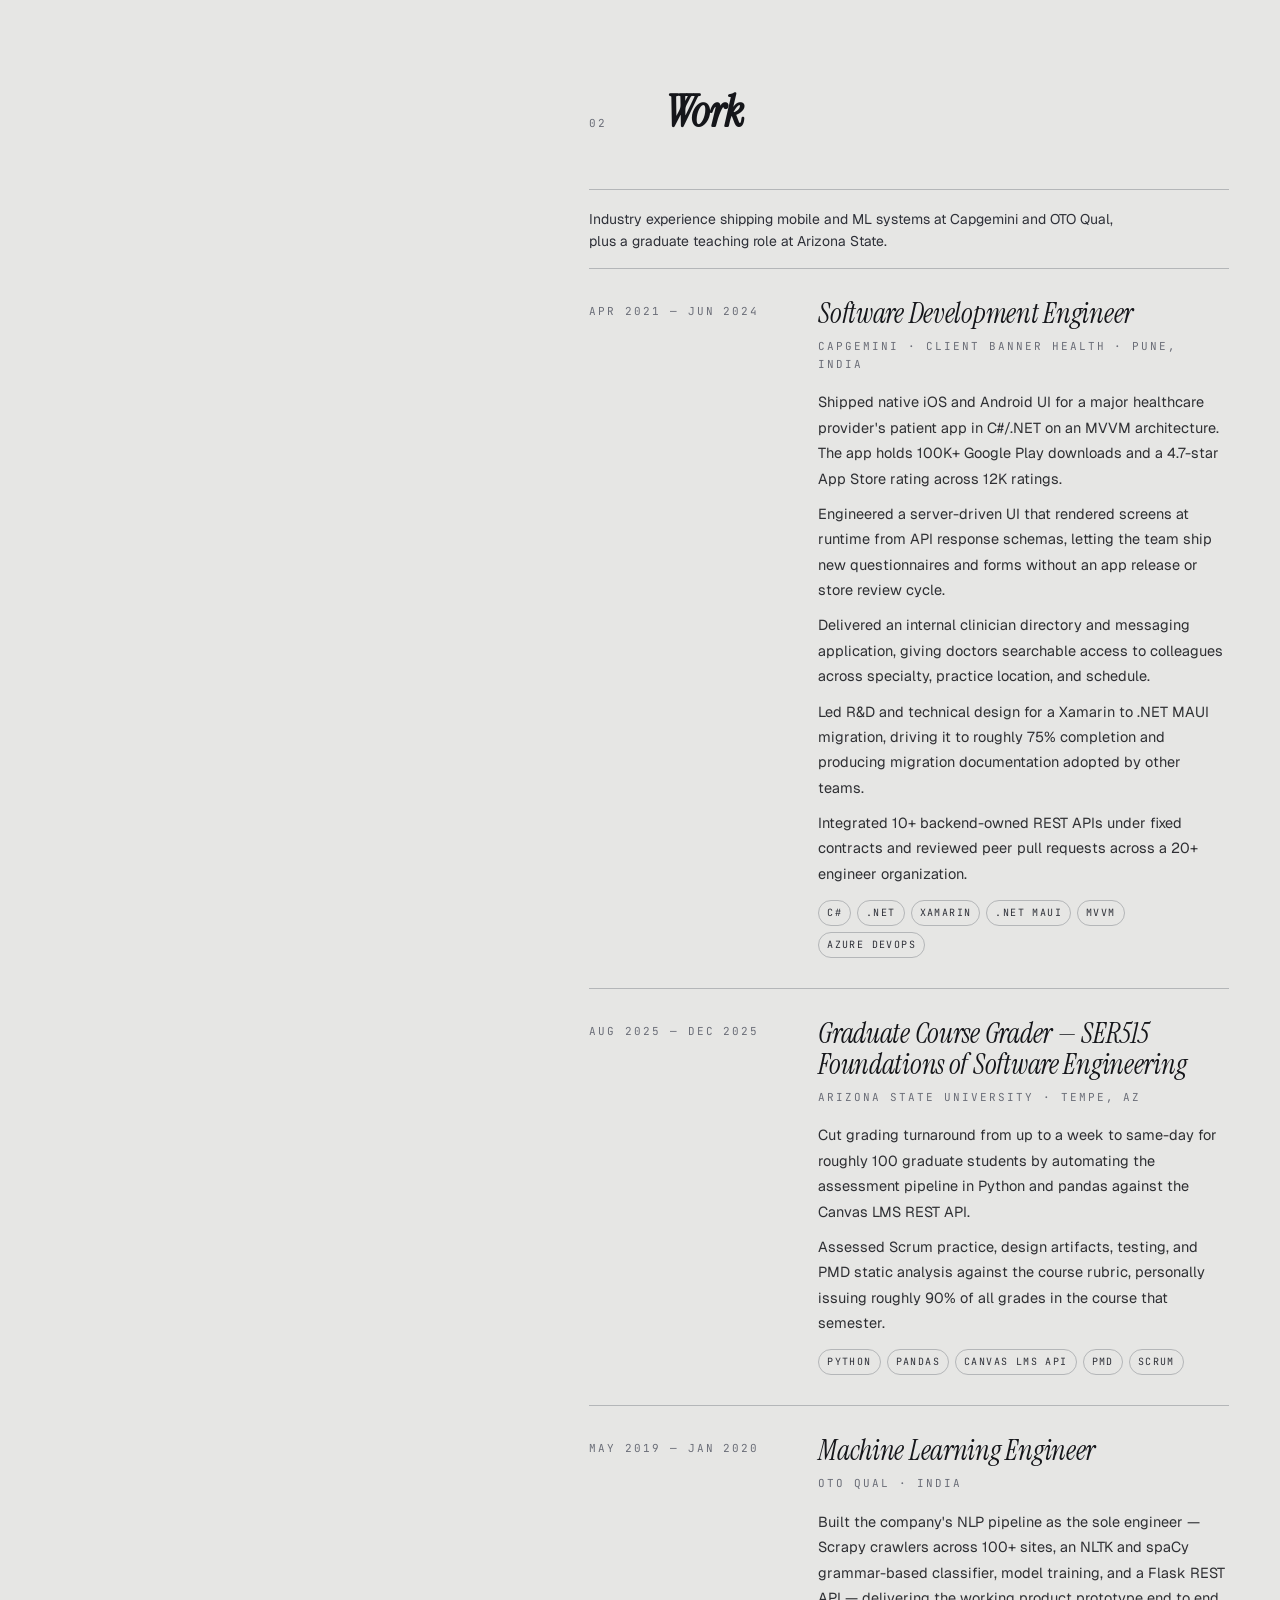
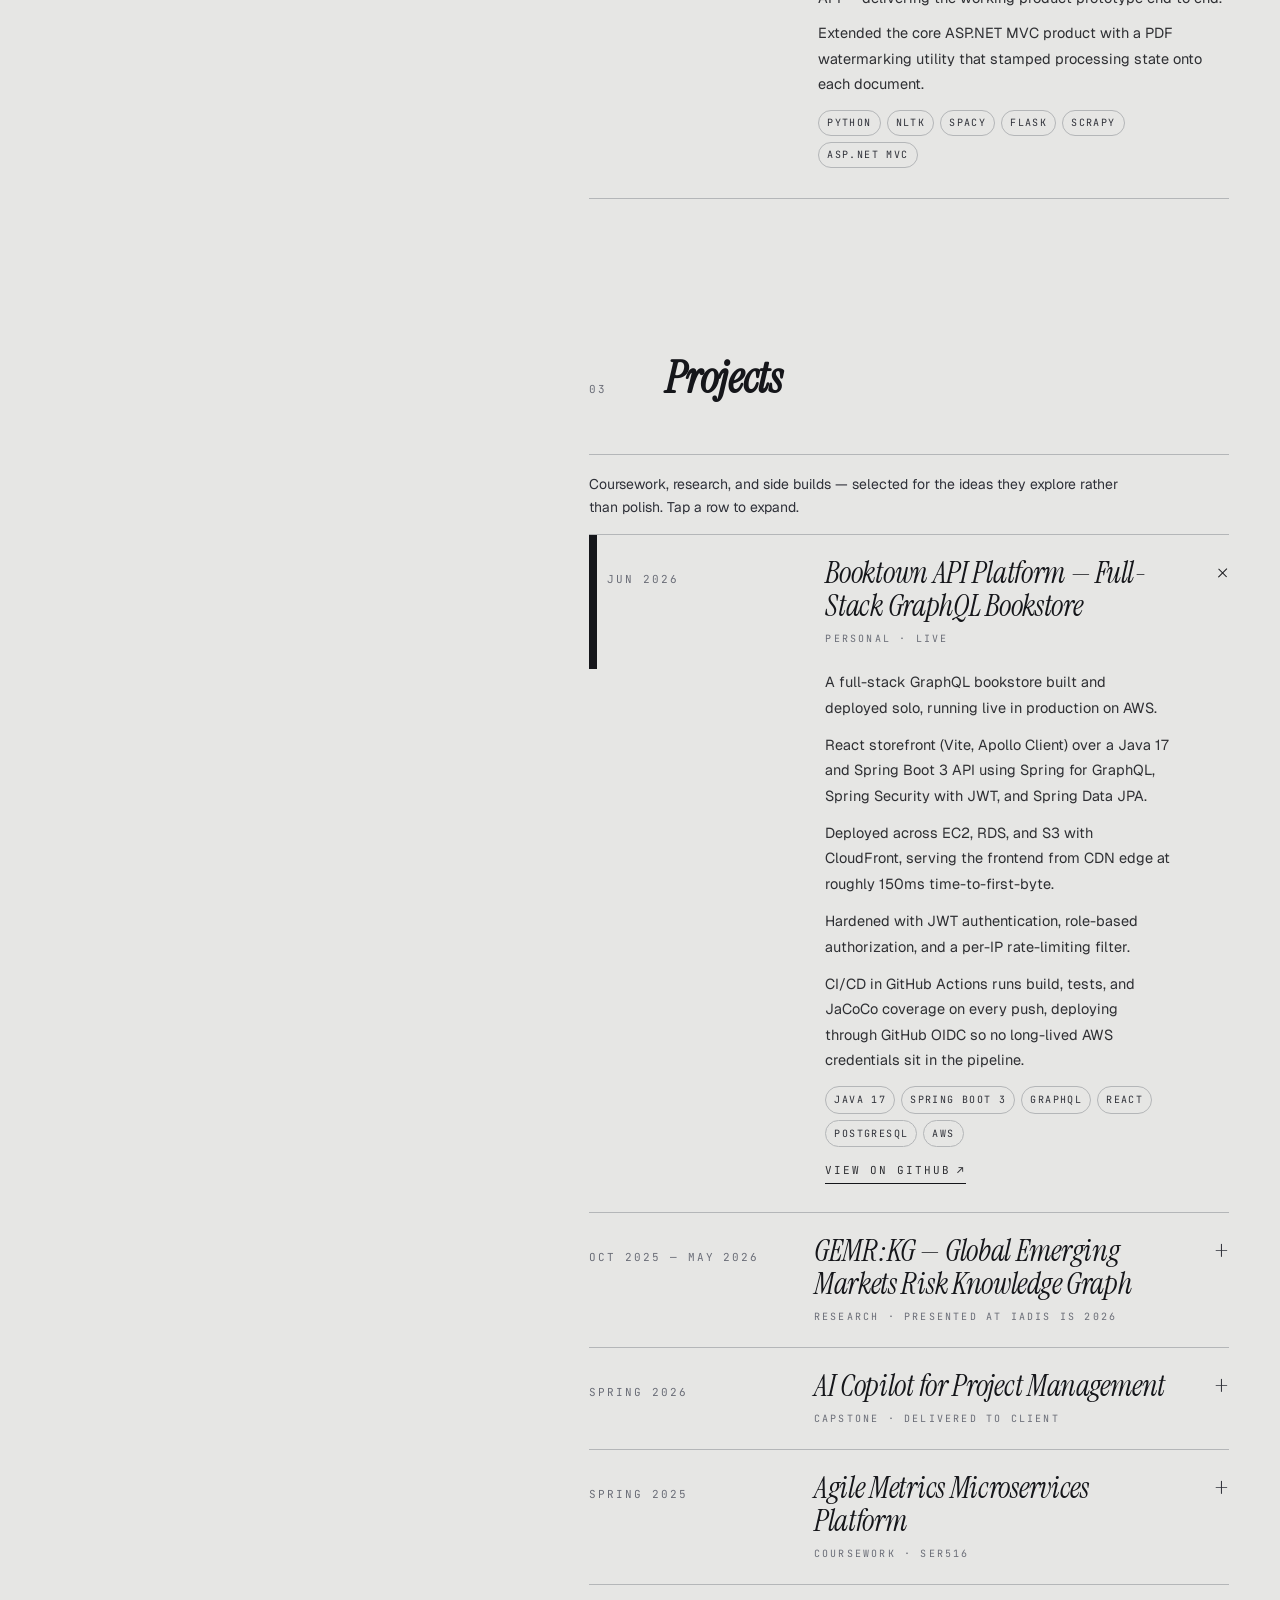
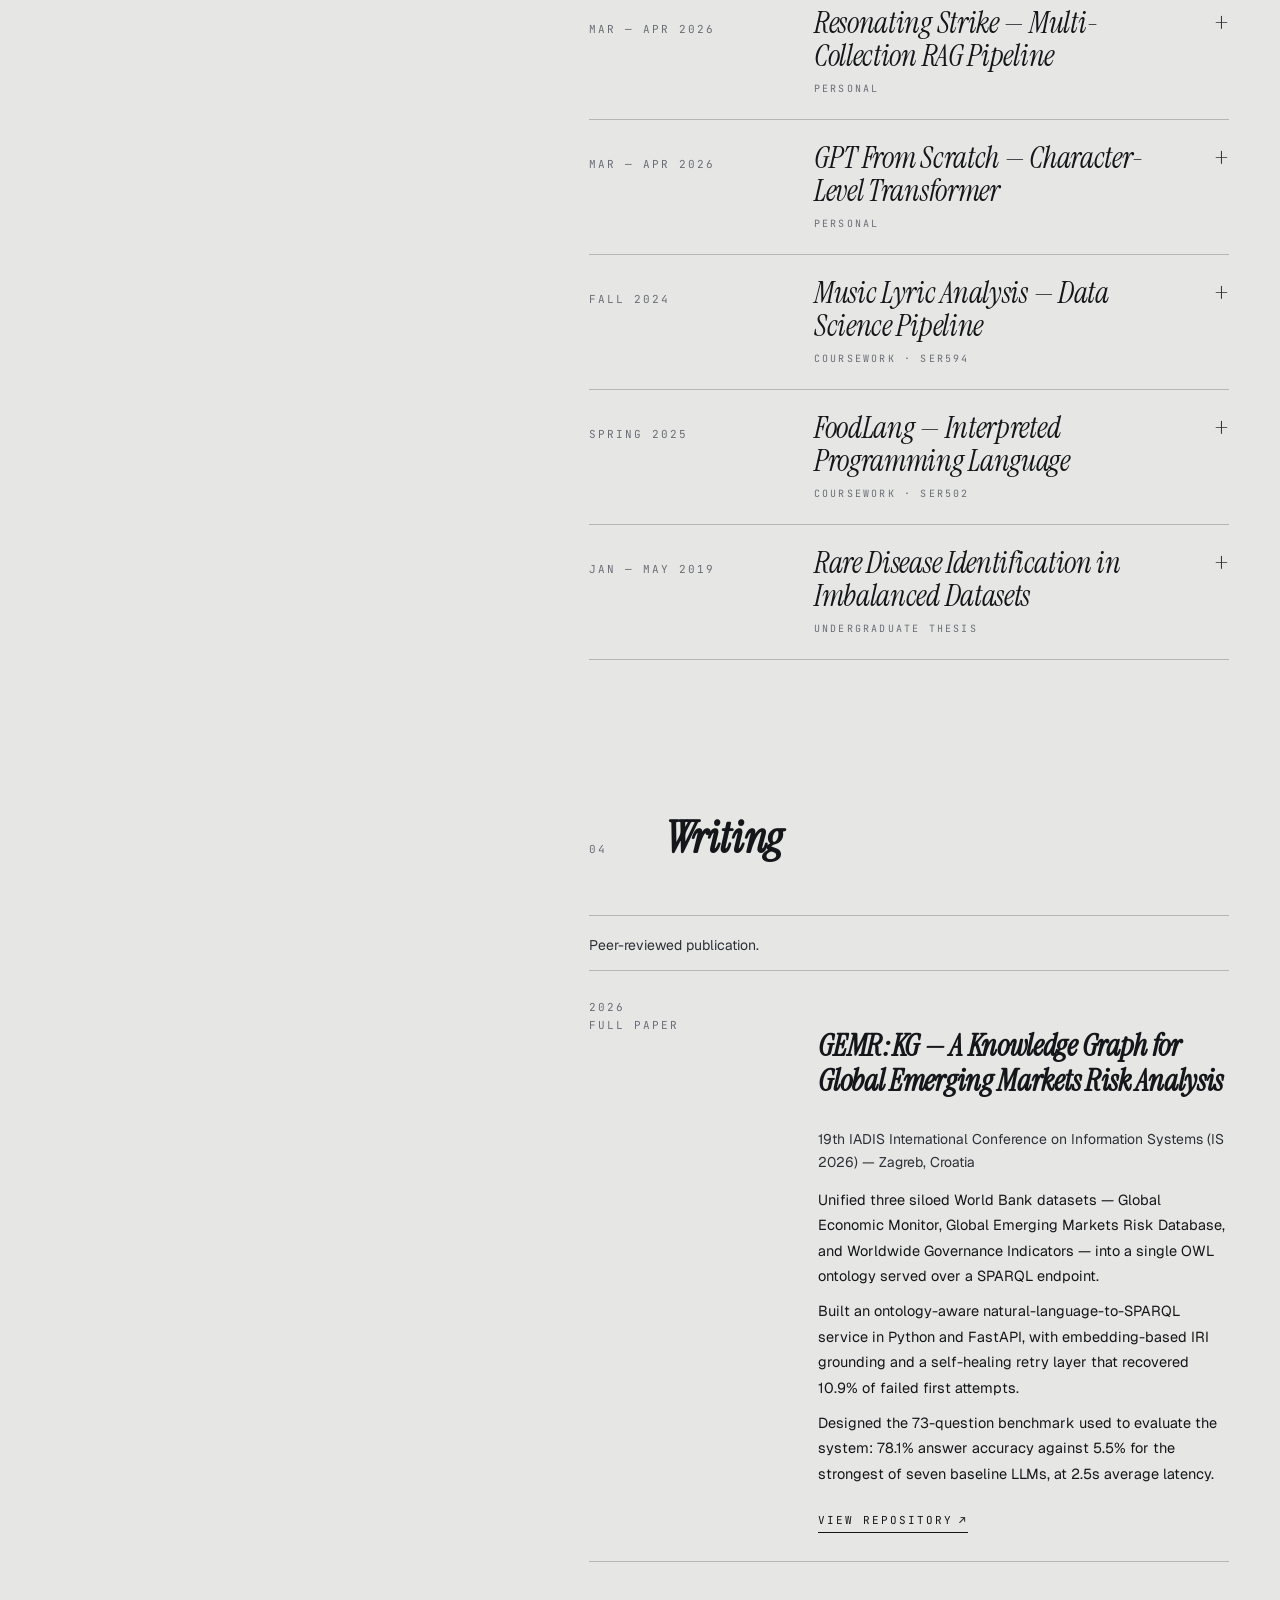
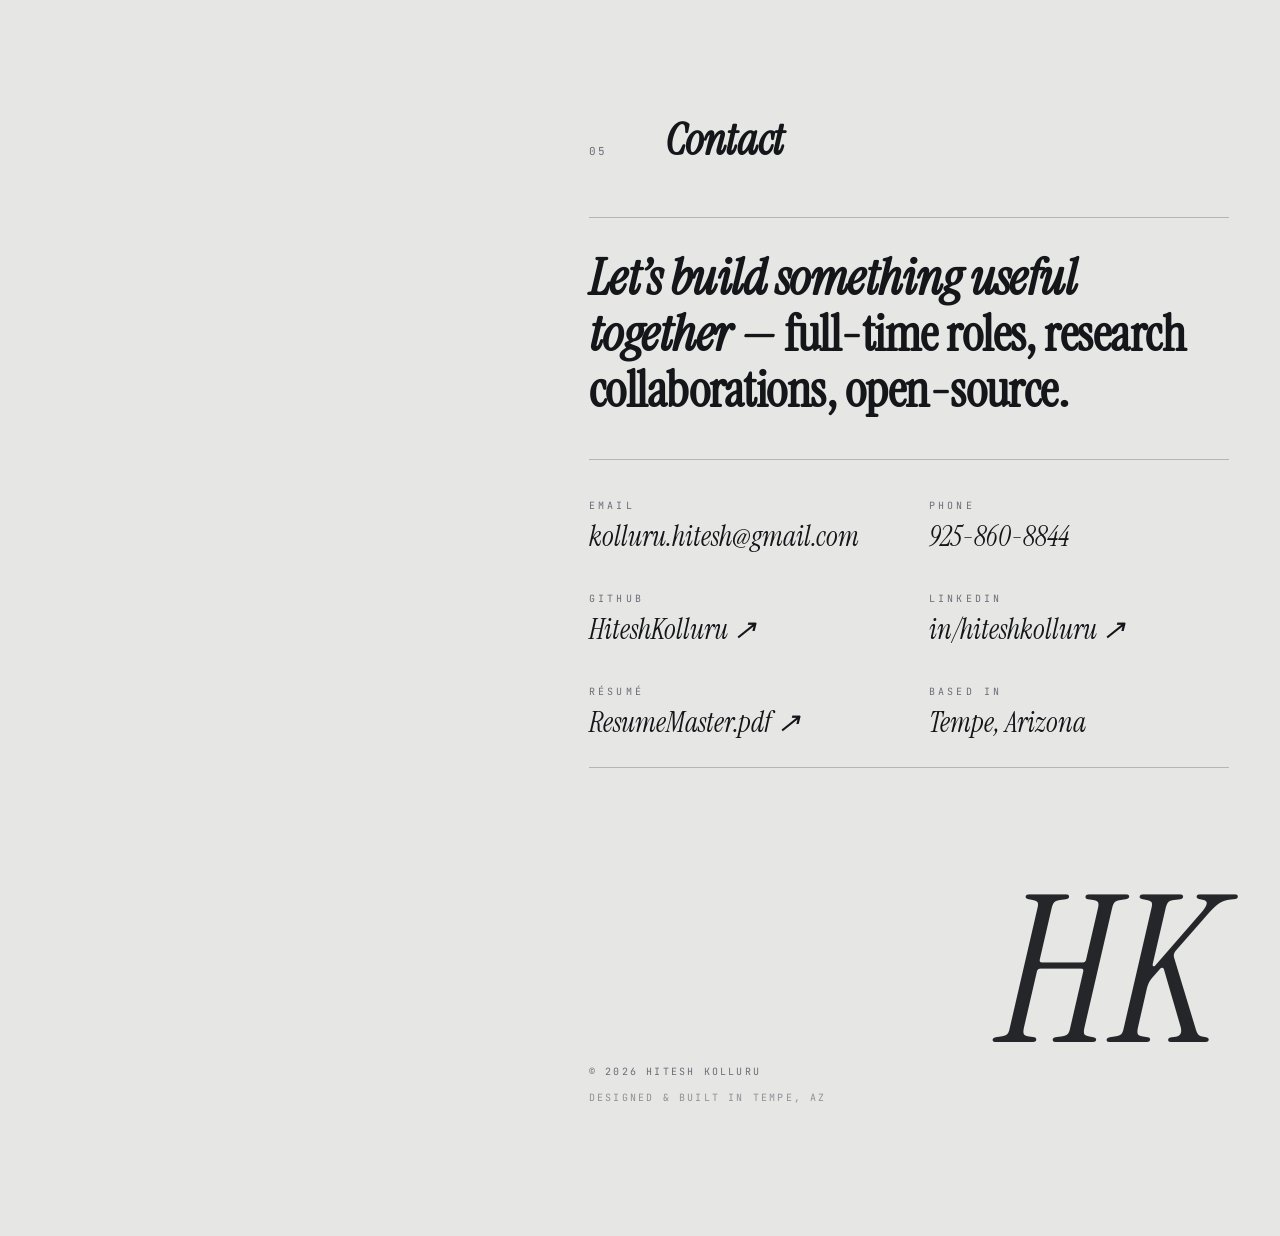
==== commit 62ceba28: "Publish Next.js portfolio as static export Replaces the April 2026 single-page stub with a static ex" ====
--- a/index.html
+++ b/index.html
@@ -1,528 +1 @@
-<!DOCTYPE html>
-<html lang="en">
-<head>
-  <meta charset="UTF-8" />
-  <meta name="viewport" content="width=device-width, initial-scale=1.0" />
-  <title>Hitesh Kolluru — Software Engineer</title>
-  <link rel="preconnect" href="https://fonts.googleapis.com" />
-  <link rel="preconnect" href="https://fonts.gstatic.com" crossorigin />
-  <link href="https://fonts.googleapis.com/css2?family=DM+Serif+Display:ital@0;1&family=DM+Mono:wght@400;500&display=swap" rel="stylesheet" />
-  <style>
-    *, *::before, *::after { box-sizing: border-box; margin: 0; padding: 0; }
-
-    :root {
-      --text-primary:   #0f0f0f;
-      --text-secondary: #6b6b6b;
-      --text-tertiary:  #9b9b9b;
-      --border:         rgba(0,0,0,0.12);
-      --border-strong:  rgba(0,0,0,0.22);
-      --bg:             #ffffff;
-      --bg-secondary:   #f7f6f3;
-      --radius:         6px;
-    }
-
-    @media (prefers-color-scheme: dark) {
-      :root {
-        --text-primary:   #f0f0ee;
-        --text-secondary: #9b9b9b;
-        --text-tertiary:  #6b6b6b;
-        --border:         rgba(255,255,255,0.1);
-        --border-strong:  rgba(255,255,255,0.18);
-        --bg:             #111110;
-        --bg-secondary:   #1a1a18;
-      }
-    }
-
-    body {
-      font-family: 'DM Mono', monospace;
-      background: var(--bg);
-      color: var(--text-primary);
-      line-height: 1.6;
-      min-height: 100vh;
-    }
-
-    .container {
-      max-width: 700px;
-      margin: 0 auto;
-      padding: 3rem 1.5rem 6rem;
-    }
-
-    nav {
-      display: flex;
-      justify-content: space-between;
-      align-items: center;
-      margin-bottom: 5rem;
-      font-size: 13px;
-    }
-
-    .nav-name {
-      font-family: 'DM Serif Display', serif;
-      font-size: 14px;
-      color: var(--text-primary);
-    }
-
-    .nav-links { display: flex; gap: 20px; }
-
-    nav a {
-      color: var(--text-secondary);
-      text-decoration: none;
-      transition: color 0.15s;
-    }
-
-    nav a:hover { color: var(--text-primary); }
-
-    .hero { margin-bottom: 5rem; }
-
-    .hero h1 {
-      font-family: 'DM Serif Display', serif;
-      font-size: clamp(2rem, 6vw, 3.2rem);
-      font-weight: 400;
-      line-height: 1.18;
-      letter-spacing: -0.02em;
-      margin-bottom: 1.5rem;
-    }
-
-    .hero h1 em { font-style: italic; color: var(--text-secondary); }
-
-    .hero p {
-      font-size: 14px;
-      line-height: 1.9;
-      color: var(--text-secondary);
-      max-width: 520px;
-    }
-
-    .hero-meta {
-      margin-top: 1.25rem;
-      font-size: 12px;
-      color: var(--text-tertiary);
-      display: flex;
-      gap: 16px;
-      flex-wrap: wrap;
-    }
-
-    .hero-meta span::before { content: "· "; }
-    .hero-meta span:first-child::before { content: ""; }
-
-    .section-label {
-      font-size: 11px;
-      letter-spacing: 0.12em;
-      text-transform: uppercase;
-      color: var(--text-tertiary);
-      margin-bottom: 1.5rem;
-    }
-
-    /* Publication */
-    .publication { margin-bottom: 5rem; }
-
-    .pub-card {
-      border: 0.5px solid var(--border);
-      border-radius: var(--radius);
-      padding: 1.25rem;
-    }
-
-    .pub-title {
-      font-size: 13px;
-      font-weight: 500;
-      line-height: 1.55;
-      margin-bottom: 6px;
-    }
-
-    .pub-venue {
-      font-size: 11px;
-      color: var(--text-tertiary);
-      margin-bottom: 12px;
-    }
-
-    .bullets { list-style: none; display: flex; flex-direction: column; gap: 6px; }
-
-    .bullets li {
-      font-size: 12px;
-      color: var(--text-secondary);
-      line-height: 1.7;
-      padding-left: 16px;
-      position: relative;
-    }
-
-    .bullets li::before {
-      content: "—";
-      position: absolute;
-      left: 0;
-      color: var(--text-tertiary);
-    }
-
-    /* Projects */
-    .projects { margin-bottom: 5rem; }
-
-    .project {
-      border-top: 0.5px solid var(--border);
-      padding: 1.25rem 0;
-      display: grid;
-      grid-template-columns: 1fr auto;
-      gap: 8px;
-      align-items: start;
-    }
-
-    .project:last-child { border-bottom: 0.5px solid var(--border); }
-
-    .proj-title { font-size: 14px; font-weight: 500; margin-bottom: 5px; }
-
-    .proj-desc {
-      font-size: 12px;
-      color: var(--text-secondary);
-      line-height: 1.7;
-      margin-bottom: 10px;
-    }
-
-    .proj-link {
-      font-size: 11px;
-      color: var(--text-tertiary);
-      text-decoration: none;
-      border-bottom: 0.5px solid var(--border);
-      padding-bottom: 1px;
-      transition: color 0.15s;
-      display: inline-block;
-      margin-bottom: 10px;
-    }
-
-    .proj-link:hover { color: var(--text-primary); }
-
-    .tags { display: flex; flex-wrap: wrap; gap: 6px; }
-
-    .tag {
-      font-size: 11px;
-      padding: 2px 8px;
-      border: 0.5px solid var(--border);
-      border-radius: 3px;
-      color: var(--text-tertiary);
-    }
-
-    .proj-date {
-      font-size: 11px;
-      color: var(--text-tertiary);
-      white-space: nowrap;
-      text-align: right;
-      padding-top: 1px;
-    }
-
-    /* Experience */
-    .experience { margin-bottom: 5rem; }
-
-    .job {
-      border-top: 0.5px solid var(--border);
-      padding: 1.25rem 0;
-    }
-
-    .job:last-child { border-bottom: 0.5px solid var(--border); }
-
-    .job-header {
-      display: grid;
-      grid-template-columns: 1fr auto;
-      gap: 8px;
-      margin-bottom: 10px;
-    }
-
-    .job-title { font-size: 14px; font-weight: 500; }
-    .job-company { font-size: 12px; color: var(--text-secondary); margin-top: 2px; }
-
-    .job-date {
-      font-size: 11px;
-      color: var(--text-tertiary);
-      white-space: nowrap;
-      text-align: right;
-    }
-
-    /* Stack */
-    .stack { margin-bottom: 5rem; }
-
-    .stack-grid {
-      display: grid;
-      grid-template-columns: repeat(auto-fill, minmax(140px, 1fr));
-      gap: 8px;
-    }
-
-    .stack-item {
-      border: 0.5px solid var(--border);
-      border-radius: var(--radius);
-      padding: 10px 12px;
-    }
-
-    .stack-cat {
-      font-size: 10px;
-      color: var(--text-tertiary);
-      letter-spacing: 0.08em;
-      text-transform: uppercase;
-      margin-bottom: 3px;
-    }
-
-    .stack-name { font-size: 12px; color: var(--text-primary); line-height: 1.5; }
-
-    /* Contact */
-    .contact p {
-      font-size: 14px;
-      color: var(--text-secondary);
-      line-height: 1.85;
-      margin-bottom: 1.5rem;
-      max-width: 480px;
-    }
-
-    .btn-row { display: flex; gap: 10px; flex-wrap: wrap; }
-
-    .btn {
-      display: inline-block;
-      font-family: 'DM Mono', monospace;
-      font-size: 13px;
-      padding: 10px 20px;
-      border: 0.5px solid var(--border-strong);
-      border-radius: var(--radius);
-      text-decoration: none;
-      color: var(--text-primary);
-      background: transparent;
-      transition: background 0.15s;
-    }
-
-    .btn:hover { background: var(--bg-secondary); }
-
-    footer {
-      margin-top: 6rem;
-      padding-top: 2rem;
-      border-top: 0.5px solid var(--border);
-      font-size: 11px;
-      color: var(--text-tertiary);
-      display: flex;
-      justify-content: space-between;
-      flex-wrap: wrap;
-      gap: 8px;
-    }
-
-    @media (max-width: 500px) {
-      nav { flex-direction: column; align-items: flex-start; gap: 1rem; }
-      .hero h1 { font-size: 1.9rem; }
-      .job-header, .project { grid-template-columns: 1fr; }
-      footer { flex-direction: column; }
-    }
-  </style>
-</head>
-<body>
-  <div class="container">
-
-    <nav>
-      <span class="nav-name">Hitesh Kolluru</span>
-      <div class="nav-links">
-        <a href="https://github.com/HiteshKolluru-asu" target="_blank" rel="noopener">GitHub</a>
-        <a href="https://linkedin.com/in/hiteshkolluru" target="_blank" rel="noopener">LinkedIn</a>
-        <a href="mailto:kolluru.hitesh@gmail.com">Email</a>
-      </div>
-    </nav>
-
-    <section class="hero">
-      <h1>Software engineer &amp;<br><em>ML practitioner.</em></h1>
-      <p>
-        I build backend systems, LLM-powered tools, and data pipelines —
-        and occasionally publish research. Currently finishing an MS in
-        Software Engineering at Arizona State, specializing in Data Science.
-      </p>
-      <div class="hero-meta">
-        <span>Tempe, AZ</span>
-        <span>GPA 3.7</span>
-        <span>Published · IS 2026</span>
-        <span>3+ yrs industry</span>
-      </div>
-    </section>
-
-    <section class="publication">
-      <div class="section-label">Publication</div>
-      <div class="pub-card">
-        <p class="pub-title">GEMR:KG — A Knowledge Graph for Global Market Risk Analysis</p>
-        <p class="pub-venue">19th IADIS International Conference on Information Systems (IS 2026) · Zagreb, Croatia · March 2026 · Full Paper</p>
-        <ul class="bullets">
-          <li>Unified 22 years of World Bank macroeconomic, governance, and credit risk data into a Dockerized GraphDB triple store using RDF/OWL inference to automate risk propagation across financial markets.</li>
-          <li>Built a React dashboard with 3D geospatial visualization querying GraphDB via parameterized SPARQL, enabling multi-relational analysis previously infeasible across siloed datasets.</li>
-        </ul>
-      </div>
-    </section>
-
-    <section class="projects">
-      <div class="section-label">Selected projects</div>
-
-      <div class="project">
-        <div>
-          <p class="proj-title">AI Copilot for Project Management</p>
-          <p class="proj-desc">LLM-powered agent that maps natural language to REST API calls, executing project management operations in Taiga without manual UI interaction. FastAPI backend handles project and user queries end-to-end.</p>
-          <a class="proj-link" href="https://github.com/HiteshKolluru-asu" target="_blank" rel="noopener">github.com/HiteshKolluru-asu ↗</a>
-          <div class="tags">
-            <span class="tag">Python</span><span class="tag">FastAPI</span><span class="tag">LLM APIs</span>
-          </div>
-        </div>
-        <span class="proj-date">2026<br>ongoing</span>
-      </div>
-
-      <div class="project">
-        <div>
-          <p class="proj-title">Resonating Strike</p>
-          <p class="proj-desc">Multi-collection RAG pipeline that answers questions about the League of Legends First Stand 2026 tournament by blending verified match data with 1,500+ Reddit fan reactions. Simultaneous hybrid search (BM25 + semantic) across four ChromaDB collections — players, champions, tournament results, and community comments — fed into an esports analyst LLM persona.</p>
-          <a class="proj-link" href="https://github.com/HiteshKolluru-asu/ResonatingStrike" target="_blank" rel="noopener">github.com/HiteshKolluru-asu/ResonatingStrike ↗</a>
-          <div class="tags">
-            <span class="tag">Python</span><span class="tag">ChromaDB</span><span class="tag">BM25</span><span class="tag">RAG</span><span class="tag">Groq API</span><span class="tag">Ollama</span>
-          </div>
-        </div>
-        <span class="proj-date">2026</span>
-      </div>
-
-      <div class="project">
-        <div>
-          <p class="proj-title">GEMR:KG — Global Market Risk Knowledge Graph</p>
-          <p class="proj-desc">Combined three World Bank datasets (Global Economic Monitor, GEMs Risk Database, Governance Indicators) into a single OWL ontology and RDF triple store in GraphDB. Built an interactive React frontend with a 3D globe and SPARQL-driven economic indicator charts for six emerging market countries.</p>
-          <a class="proj-link" href="https://github.com/AGR19/GEMR-KG-Global-Emerging-Market-Risk-Knowledge-Graph" target="_blank" rel="noopener">github.com/AGR19/GEMR-KG ↗</a>
-          <div class="tags">
-            <span class="tag">Python</span><span class="tag">RDF/OWL</span><span class="tag">GraphDB</span><span class="tag">SPARQL</span><span class="tag">React</span><span class="tag">Docker</span>
-          </div>
-        </div>
-        <span class="proj-date">2025–26</span>
-      </div>
-
-      <div class="project">
-        <div>
-          <p class="proj-title">Agile Metrics Microservices Platform</p>
-          <p class="proj-desc">Central orchestrator for a 22-person distributed platform — GitHub ingestion, MongoDB persistence, coordination across metric services. Led the cohesion metrics squad delivering LCOM4, LCOMHS, and Defect Scoring in Java.</p>
-          <div class="tags">
-            <span class="tag">Python</span><span class="tag">FastAPI</span><span class="tag">Java</span><span class="tag">Vue.js</span><span class="tag">Docker</span><span class="tag">MongoDB</span>
-          </div>
-        </div>
-        <span class="proj-date">2025</span>
-      </div>
-
-      <div class="project">
-        <div>
-          <p class="proj-title">Web Analytics Browser Extension</p>
-          <p class="proj-desc">Vue 3 Chrome extension that monitors real-time network traffic, visualizes HTTP requests, and detects known tracking domains (e.g. Google Analytics) for any active tab. Built with Vite + Vue 3 using Chrome's service workers and content scripts model.</p>
-          <a class="proj-link" href="https://github.com/jeteish-pratap-singh/web-analytics-extension-ser598" target="_blank" rel="noopener">github.com/jeteish-pratap-singh/web-analytics-extension-ser598 ↗</a>
-          <div class="tags">
-            <span class="tag">JavaScript</span><span class="tag">Vue 3</span><span class="tag">Chrome Extension API</span><span class="tag">Vite</span>
-          </div>
-        </div>
-        <span class="proj-date">2025</span>
-      </div>
-
-      <div class="project">
-        <div>
-          <p class="proj-title">FoodLang Interpreted Language</p>
-          <p class="proj-desc">Statically typed interpreted language with a complete tokenizer, recursive-descent parser, AST, and tree-walk interpreter. Published a VS Code .vsix syntax-highlighting extension for the .fd format.</p>
-          <a class="proj-link" href="https://github.com/HiteshKolluru-asu/SER502_FoodLang_Team31" target="_blank" rel="noopener">github.com/HiteshKolluru-asu/SER502_FoodLang_Team31 ↗</a>
-          <div class="tags">
-            <span class="tag">Python</span><span class="tag">VS Code Extension API</span>
-          </div>
-        </div>
-        <span class="proj-date">2025</span>
-      </div>
-
-      <div class="project">
-        <div>
-          <p class="proj-title">Rare Disease Identification in Imbalanced Datasets</p>
-          <p class="proj-desc">Novel k-means-SMOTE algorithm clustering the minority class before synthetic sample generation, outperforming all baseline resampling methods on two UCI medical datasets — recall score 0.92.</p>
-          <div class="tags">
-            <span class="tag">Python</span><span class="tag">Scikit-learn</span><span class="tag">SMOTE</span>
-          </div>
-        </div>
-        <span class="proj-date">2019</span>
-      </div>
-
-    </section>
-
-    <section class="experience">
-      <div class="section-label">Experience</div>
-
-      <div class="job">
-        <div class="job-header">
-          <div>
-            <p class="job-title">Software Development Engineer</p>
-            <p class="job-company">Capgemini · Pune, India</p>
-          </div>
-          <span class="job-date">Apr 2021 – Jun 2024</span>
-        </div>
-        <ul class="bullets">
-          <li>Built API-driven dynamic UI for Banner Health's patient app where screens were generated at runtime from structured API responses, eliminating all hardcoded logic.</li>
-          <li>Integrated 10+ backend APIs into a patient-facing clinical platform, resolving 100+ production incidents across Android and iOS.</li>
-          <li>Led the org's first Xamarin to .NET MAUI migration and ran org-wide training sessions, establishing the internal standard adopted by all subsequent teams.</li>
-        </ul>
-      </div>
-
-      <div class="job">
-        <div class="job-header">
-          <div>
-            <p class="job-title">Machine Learning Engineer</p>
-            <p class="job-company">OTO Qual · India</p>
-          </div>
-          <span class="job-date">May 2019 – Jan 2020</span>
-        </div>
-        <ul class="bullets">
-          <li>Designed and built an NLP pipeline as a Flask REST API for automated legal clause extraction, reducing manual review time by 80%.</li>
-          <li>Built a Scrapy crawler aggregating training data from 100+ legal websites; developed ASP.NET product features including PDF processing workflows.</li>
-        </ul>
-      </div>
-
-      <div class="job">
-        <div class="job-header">
-          <div>
-            <p class="job-title">Course Grader — Foundations of Software Engineering</p>
-            <p class="job-company">Arizona State University · Tempe, AZ</p>
-          </div>
-          <span class="job-date">Aug – Dec 2025</span>
-        </div>
-        <ul class="bullets">
-          <li>Evaluated graduate work on OO design, design patterns, refactoring, code smells, and static analysis for ASU's core MS Software Engineering course.</li>
-          <li>Provided written feedback on deliverables worth 30%+ of the course grade, covering the full software lifecycle.</li>
-        </ul>
-      </div>
-
-    </section>
-
-    <section class="stack">
-      <div class="section-label">Tech</div>
-      <div class="stack-grid">
-        <div class="stack-item">
-          <div class="stack-cat">Languages</div>
-          <div class="stack-name">Python, Java, C#, JS, SPARQL</div>
-        </div>
-        <div class="stack-item">
-          <div class="stack-cat">AI / ML</div>
-          <div class="stack-name">NLP, LLM APIs, RAG, Scikit-learn, Knowledge Graphs, RDF/OWL</div>
-        </div>
-        <div class="stack-item">
-          <div class="stack-cat">Backend</div>
-          <div class="stack-name">FastAPI, Flask, .NET MAUI, Microservices</div>
-        </div>
-        <div class="stack-item">
-          <div class="stack-cat">Frontend</div>
-          <div class="stack-name">React, Vue.js, .NET MAUI, Xamarin, Android, iOS</div>
-        </div>
-        <div class="stack-item">
-          <div class="stack-cat">Data</div>
-          <div class="stack-name">GraphDB, ChromaDB, MongoDB, Postgres</div>
-        </div>
-        <div class="stack-item">
-          <div class="stack-cat">Infra</div>
-          <div class="stack-name">Docker, Git, Azure DevOps, CI/CD</div>
-        </div>
-      </div>
-    </section>
-
-    <section class="contact">
-      <div class="section-label">Get in touch</div>
-      <p>
-        Open to new grad SWE and MLE roles starting mid-2026.
-        Happy to talk backend systems, LLM tooling, or knowledge graphs.
-      </p>
-      <div class="btn-row">
-        <a class="btn" href="mailto:kolluru.hitesh@gmail.com">kolluru.hitesh@gmail.com →</a>
-        <a class="btn" href="https://linkedin.com/in/hiteshkolluru" target="_blank" rel="noopener">LinkedIn →</a>
-      </div>
-    </section>
-
-    <footer>
-      <span>Hitesh Kolluru</span>
-      <span>MS Software Engineering · ASU · 2026</span>
-    </footer>
-
-  </div>
-</body>
-</html>
+<!DOCTYPE html><html lang="en" data-palette="slate" data-type="instrument"><head><meta charSet="utf-8"/><meta name="viewport" content="width=device-width, initial-scale=1"/><link rel="stylesheet" href="/_next/static/chunks/0ww~4ujh9iu01.css" data-precedence="next"/><link rel="preload" as="script" fetchPriority="low" href="/_next/static/chunks/0oty2at4q51ch.js"/><script src="/_next/static/chunks/0phkp7_n6r3y2.js" async=""></script><script src="/_next/static/chunks/0-8wtv01ob23z.js" async=""></script><script src="/_next/static/chunks/turbopack-0ormxoxj0k2~~.js" async=""></script><script src="/_next/static/chunks/0-ovm9fffygbp.js" async=""></script><script src="/_next/static/chunks/07zlvd4mpj57v.js" async=""></script><link rel="preload" href="https://fonts.googleapis.com/css2?family=Instrument+Serif:ital@0;1&amp;family=Newsreader:ital,opsz,wght@0,6..72,300..700;1,6..72,300..700&amp;family=EB+Garamond:ital,wght@0,400..800;1,400..800&amp;family=Bricolage+Grotesque:opsz,wght@12..96,400..700&amp;family=Geist:wght@300..700&amp;family=Geist+Mono:wght@400..600&amp;family=IBM+Plex+Sans:wght@300..600&amp;family=JetBrains+Mono:wght@400..600&amp;display=swap" as="style"/><link rel="preconnect" href="https://fonts.googleapis.com"/><link rel="preconnect" href="https://fonts.gstatic.com" crossorigin=""/><title>Hitesh Kolluru — Software Engineer</title><meta name="description" content="Hitesh Kolluru — software engineer. Backend systems, knowledge graphs, LLM-powered tooling. MS Software Engineering, Arizona State University."/><link rel="icon" href="/icon.svg?icon.0oac_0v3xavol.svg" sizes="any" type="image/svg+xml"/><link rel="stylesheet" href="https://fonts.googleapis.com/css2?family=Instrument+Serif:ital@0;1&amp;family=Newsreader:ital,opsz,wght@0,6..72,300..700;1,6..72,300..700&amp;family=EB+Garamond:ital,wght@0,400..800;1,400..800&amp;family=Bricolage+Grotesque:opsz,wght@12..96,400..700&amp;family=Geist:wght@300..700&amp;family=Geist+Mono:wght@400..600&amp;family=IBM+Plex+Sans:wght@300..600&amp;family=JetBrains+Mono:wght@400..600&amp;display=swap"/><script src="/_next/static/chunks/03~yq9q893hmn.js" noModule=""></script></head><body class="loading"><div hidden=""><!--$--><!--/$--></div><div class="loader" aria-hidden="false"><div class="loader-stage"><p class="loader-meta">Portfolio · 2026 — Hitesh Kolluru</p><h1 class="loader-name"><span class="loader-caret"></span></h1><p class="loader-tag ">Software Engineer · Tempe, Arizona</p></div></div><div class="bar"><div class="bar-left"><span class="bar-dot" aria-hidden="true"></span><span>HK · Portfolio · v2026.05</span></div><span class="bar-status bar-hide-sm">Available May 2026 — Full-time SWE roles</span><div class="bar-right"><a href="#contact">Contact ↓</a></div></div><aside class="rail" aria-label="About panel"><p class="eyebrow">Portfolio · 2026</p><h1 class="rail-name">Hitesh<br/>Kolluru.</h1><p class="rail-role">Software Engineer<!-- --> · Tempe, AZ</p><div class="rail-status"><span class="status-dot"></span>Open to roles · May 2026</div><div class="rail-divider"></div><nav class="rail-nav" aria-label="Sections"><p class="eyebrow">Index</p><ul><li data-active="true"><span class="num">01</span><a href="#background">background</a></li><li data-active="false"><span class="num">02</span><a href="#work">work</a></li><li data-active="false"><span class="num">03</span><a href="#projects">projects</a></li><li data-active="false"><span class="num">04</span><a href="#writing">writing</a></li><li data-active="false"><span class="num">05</span><a href="#contact">contact</a></li></ul></nav><div class="rail-divider"></div><div class="rail-contact"><div class="pair"><span class="label">Email</span><a href="mailto:kolluru.hitesh@gmail.com">kolluru.hitesh@gmail.com<!-- --> <span class="arr">↗</span></a></div><div class="pair"><span class="label">GitHub</span><a href="https://github.com/HiteshKolluru" target="_blank" rel="noopener noreferrer">HiteshKolluru <span class="arr">↗</span></a></div><div class="pair"><span class="label">LinkedIn</span><a href="https://www.linkedin.com/in/hiteshkolluru/" target="_blank" rel="noopener noreferrer">in/hiteshkolluru <span class="arr">↗</span></a></div><div class="pair"><span class="label">Résumé</span><a href="/ResumeMaster.pdf" target="_blank" rel="noopener noreferrer">ResumeMaster.pdf <span class="arr">↗</span></a></div></div><div class="rail-meta"><span>Based in <!-- -->Tempe, Arizona</span><span>v2026.05</span></div></aside><main class="main"><div class="main-inner"><section id="background" class="section"><div class="reveal "><header class="section-head" data-has-meta="false"><span class="section-num">01</span><h2 class="section-label">Background</h2></header></div><div class="reveal "><p class="lede">My research sits where knowledge graphs meet LLM agents. GEMR:KG, presented at IADIS IS 2026 in Zagreb, answers plain-English questions over linked World Bank data at 78.1% accuracy against 5.5% for the strongest of seven baseline LLMs.</p></div><div style="margin-top:48px"><div class="reveal "><h3 class="section-meta" style="margin-bottom:14px">Education</h3></div><ul style="list-style:none;margin:0;padding:0"><li class="hairline"><div class="row"><span class="stamp">2024 — 2026</span><div class="body"><p style="font-size:16px">Arizona State University<span style="color:var(--ink-faint)"> <!-- -->· <!-- -->GPA 3.7</span></p><p style="margin-top:6px;color:var(--ink-muted);font-size:14px">MS, Software Engineering — Minor in Data Science</p><p style="margin-top:6px;font-family:var(--font-mono);font-size:10px;letter-spacing:0.18em;text-transform:uppercase;color:var(--ink-faint)">Tempe, AZ</p></div></div></li><li class="hairline" style="border-bottom:1px solid var(--rule)"><div class="row"><span class="stamp">2015 — 2019</span><div class="body"><p style="font-size:16px">SRM Institute of Science and Technology</p><p style="margin-top:6px;color:var(--ink-muted);font-size:14px">B.Tech, Computer Science</p><p style="margin-top:6px;font-family:var(--font-mono);font-size:10px;letter-spacing:0.18em;text-transform:uppercase;color:var(--ink-faint)">Chennai, India</p></div></div></li></ul></div><div style="margin-top:48px"><div class="reveal "><h3 class="section-meta" style="margin-bottom:14px">Skills</h3></div><ul style="list-style:none;margin:0;padding:0"><li class="hairline"><div class="skills-row"><span class="label">Languages</span><span class="items"><span>Java</span><span>Python</span><span>JavaScript</span><span>TypeScript</span><span>C#</span><span>SQL</span></span></div></li><li class="hairline"><div class="skills-row"><span class="label">Backend &amp; APIs</span><span class="items"><span>Spring Boot</span><span>FastAPI</span><span>Node.js (Nest.js)</span><span>Flask</span><span>REST</span><span>GraphQL</span><span>Microservices</span><span>Distributed Systems</span></span></div></li><li class="hairline"><div class="skills-row"><span class="label">Frontend</span><span class="items"><span>React</span><span>Next.js</span><span>Vue</span><span>Vite</span><span>Apollo Client</span><span>D3</span><span>Recharts</span></span></div></li><li class="hairline"><div class="skills-row"><span class="label">Cloud &amp; DevOps</span><span class="items"><span>AWS (EC2, RDS, S3, CloudFront, IAM)</span><span>Docker</span><span>GitHub Actions</span><span>GitHub OIDC</span><span>Azure DevOps</span><span>CI/CD</span></span></div></li><li class="hairline"><div class="skills-row"><span class="label">Data</span><span class="items"><span>PostgreSQL</span><span>MongoDB</span><span>MySQL</span><span>ChromaDB</span><span>Ontotext GraphDB</span><span>SPARQL</span></span></div></li><li class="hairline" style="border-bottom:1px solid var(--rule)"><div class="skills-row"><span class="label">Applied AI</span><span class="items"><span>RAG</span><span>Hybrid Retrieval (BM25 + Semantic)</span><span>Embeddings</span><span>LLM Evaluation</span><span>MCP</span><span>Agentic Systems</span><span>PyTorch</span></span></div></li></ul></div></section><section id="work" class="section"><div class="reveal "><header class="section-head" data-has-meta="false"><span class="section-num">02</span><h2 class="section-label">Work</h2></header><p class="section-kicker">Industry experience shipping mobile and ML systems at Capgemini and OTO Qual, plus a graduate teaching role at Arizona State.</p></div><ul style="list-style:none;margin:16px 0 0;padding:0"><li class="hairline"><div class="reveal "><div class="row" style="padding:30px 0"><span class="stamp">Apr 2021 — Jun 2024</span><div class="body"><p style="font-family:var(--font-display);font-style:italic;font-size:clamp(22px, 2.4vw, 28px);line-height:1.1;letter-spacing:-0.01em;margin:0">Software Development Engineer</p><p style="margin-top:8px;font-family:var(--font-mono);font-size:11px;letter-spacing:0.18em;text-transform:uppercase;color:var(--ink-faint)">Capgemini<span> · client <!-- -->Banner Health</span> ·<!-- --> <!-- -->Pune, India</p><div style="margin-top:16px;font-size:14.5px;line-height:1.75;color:color-mix(in oklch, var(--ink) 88%, transparent);max-width:60ch"><p style="margin:0 0 10px">Shipped native iOS and Android UI for a major healthcare provider&#x27;s patient app in C#/.NET on an MVVM architecture. The app holds 100K+ Google Play downloads and a 4.7-star App Store rating across 12K ratings.</p><p style="margin:0 0 10px">Engineered a server-driven UI that rendered screens at runtime from API response schemas, letting the team ship new questionnaires and forms without an app release or store review cycle.</p><p style="margin:0 0 10px">Delivered an internal clinician directory and messaging application, giving doctors searchable access to colleagues across specialty, practice location, and schedule.</p><p style="margin:0 0 10px">Led R&amp;D and technical design for a Xamarin to .NET MAUI migration, driving it to roughly 75% completion and producing migration documentation adopted by other teams.</p><p style="margin:0 0 10px">Integrated 10+ backend-owned REST APIs under fixed contracts and reviewed peer pull requests across a 20+ engineer organization.</p></div><div class="proj-tags" style="margin-top:14px"><span class="proj-tag">C#</span><span class="proj-tag">.NET</span><span class="proj-tag">Xamarin</span><span class="proj-tag">.NET MAUI</span><span class="proj-tag">MVVM</span><span class="proj-tag">Azure DevOps</span></div></div></div></div></li><li class="hairline"><div class="reveal "><div class="row" style="padding:30px 0"><span class="stamp">Aug 2025 — Dec 2025</span><div class="body"><p style="font-family:var(--font-display);font-style:italic;font-size:clamp(22px, 2.4vw, 28px);line-height:1.1;letter-spacing:-0.01em;margin:0">Graduate Course Grader — SER515 Foundations of Software Engineering</p><p style="margin-top:8px;font-family:var(--font-mono);font-size:11px;letter-spacing:0.18em;text-transform:uppercase;color:var(--ink-faint)">Arizona State University<!-- --> ·<!-- --> <!-- -->Tempe, AZ</p><div style="margin-top:16px;font-size:14.5px;line-height:1.75;color:color-mix(in oklch, var(--ink) 88%, transparent);max-width:60ch"><p style="margin:0 0 10px">Cut grading turnaround from up to a week to same-day for roughly 100 graduate students by automating the assessment pipeline in Python and pandas against the Canvas LMS REST API.</p><p style="margin:0 0 10px">Assessed Scrum practice, design artifacts, testing, and PMD static analysis against the course rubric, personally issuing roughly 90% of all grades in the course that semester.</p></div><div class="proj-tags" style="margin-top:14px"><span class="proj-tag">Python</span><span class="proj-tag">pandas</span><span class="proj-tag">Canvas LMS API</span><span class="proj-tag">PMD</span><span class="proj-tag">Scrum</span></div></div></div></div></li><li class="hairline" style="border-bottom:1px solid var(--rule)"><div class="reveal "><div class="row" style="padding:30px 0"><span class="stamp">May 2019 — Jan 2020</span><div class="body"><p style="font-family:var(--font-display);font-style:italic;font-size:clamp(22px, 2.4vw, 28px);line-height:1.1;letter-spacing:-0.01em;margin:0">Machine Learning Engineer</p><p style="margin-top:8px;font-family:var(--font-mono);font-size:11px;letter-spacing:0.18em;text-transform:uppercase;color:var(--ink-faint)">OTO Qual<!-- --> ·<!-- --> <!-- -->India</p><div style="margin-top:16px;font-size:14.5px;line-height:1.75;color:color-mix(in oklch, var(--ink) 88%, transparent);max-width:60ch"><p style="margin:0 0 10px">Built the company&#x27;s NLP pipeline as the sole engineer — Scrapy crawlers across 100+ sites, an NLTK and spaCy grammar-based classifier, model training, and a Flask REST API — delivering the working product prototype end to end.</p><p style="margin:0 0 10px">Extended the core ASP.NET MVC product with a PDF watermarking utility that stamped processing state onto each document.</p></div><div class="proj-tags" style="margin-top:14px"><span class="proj-tag">Python</span><span class="proj-tag">NLTK</span><span class="proj-tag">spaCy</span><span class="proj-tag">Flask</span><span class="proj-tag">Scrapy</span><span class="proj-tag">ASP.NET MVC</span></div></div></div></div></li></ul></section><section id="projects" class="section"><div class="reveal "><header class="section-head" data-has-meta="false"><span class="section-num">03</span><h2 class="section-label">Projects</h2></header><p class="section-kicker">Coursework, research, and side builds — selected for the ideas they explore rather than polish. Tap a row to expand.</p></div><ul style="list-style:none;margin:16px 0 0;padding:0"><li class="proj-row" data-open="true"><button type="button" class="proj-head" aria-expanded="true"><span class="proj-stamp">Jun 2026</span><span><span class="proj-name">Booktown API Platform — Full-Stack GraphQL Bookstore</span><span class="proj-kind">Personal · Live</span></span><span class="proj-toggle" aria-hidden="true">+</span></button><div class="proj-body"><div class="proj-body-inner"><div class="proj-body-pad"><span class="proj-spacer-l"></span><div class="proj-summary"><p>A full-stack GraphQL bookstore built and deployed solo, running live in production on AWS.</p><p>React storefront (Vite, Apollo Client) over a Java 17 and Spring Boot 3 API using Spring for GraphQL, Spring Security with JWT, and Spring Data JPA.</p><p>Deployed across EC2, RDS, and S3 with CloudFront, serving the frontend from CDN edge at roughly 150ms time-to-first-byte.</p><p>Hardened with JWT authentication, role-based authorization, and a per-IP rate-limiting filter.</p><p>CI/CD in GitHub Actions runs build, tests, and JaCoCo coverage on every push, deploying through GitHub OIDC so no long-lived AWS credentials sit in the pipeline.</p><div class="proj-tags"><span class="proj-tag">Java 17</span><span class="proj-tag">Spring Boot 3</span><span class="proj-tag">GraphQL</span><span class="proj-tag">React</span><span class="proj-tag">PostgreSQL</span><span class="proj-tag">AWS</span></div><div><a class="proj-link" href="https://github.com/HiteshKolluru/BooktownAPI_Platform" target="_blank" rel="noopener noreferrer">View on GitHub <span class="arr">↗</span></a></div></div></div></div></div></li><li class="proj-row" data-open="false"><button type="button" class="proj-head" aria-expanded="false"><span class="proj-stamp">Oct 2025 — May 2026</span><span><span class="proj-name">GEMR:KG — Global Emerging Markets Risk Knowledge Graph</span><span class="proj-kind">Research · Presented at IADIS IS 2026</span></span><span class="proj-toggle" aria-hidden="true">+</span></button><div class="proj-body"><div class="proj-body-inner"><div class="proj-body-pad"><span class="proj-spacer-l"></span><div class="proj-summary"><p>A knowledge graph that lets non-technical users query linked World Bank data in plain English, and the benchmark built to prove it works.</p><p>Led the technical implementation of a 4-person research project, unifying three siloed World Bank datasets into one OWL ontology on a SPARQL endpoint.</p><p>Natural-language-to-SPARQL service in Python and FastAPI: embedding-based IRI grounding, schema-driven prompt construction, and a self-healing retry layer recovering 10.9% of failed first attempts.</p><p>Designed the 73-question gold-standard benchmark: 78.1% answer accuracy versus 5.5% for the strongest of seven baseline LLMs, at 2.5s average latency.</p><p>React 19 frontend rendering emerging-market risk on an interactive 3D globe, with Recharts time series across six countries.</p><div class="proj-tags"><span class="proj-tag">Python</span><span class="proj-tag">FastAPI</span><span class="proj-tag">GraphDB</span><span class="proj-tag">SPARQL</span><span class="proj-tag">OWL/RDF</span><span class="proj-tag">React</span><span class="proj-tag">Docker</span><span class="proj-tag">LiteLLM</span></div><div><a class="proj-link" href="https://github.com/AGR19/GEMR-KG-Global-Emerging-Market-Risk-Knowledge-Graph" target="_blank" rel="noopener noreferrer">View on GitHub <span class="arr">↗</span></a></div></div></div></div></div></li><li class="proj-row" data-open="false"><button type="button" class="proj-head" aria-expanded="false"><span class="proj-stamp">Spring 2026</span><span><span class="proj-name">AI Copilot for Project Management</span><span class="proj-kind">Capstone · Delivered to client</span></span><span class="proj-toggle" aria-hidden="true">+</span></button><div class="proj-body"><div class="proj-body-inner"><div class="proj-body-pad"><span class="proj-spacer-l"></span><div class="proj-summary"><p>An agentic assistant that performs real project-management operations conversationally, built for a client and delivered at the close of the engagement.</p><p>Built the MCP integration as a tool registry of JSON-schema&#x27;d platform operations plus an execution layer, so the model invokes real actions through structured tool calls rather than generating free text.</p><p>Integrated with the client&#x27;s multi-tenant, JWT-secured Nest.js platform, propagating authentication so the conversational path could not exceed a user&#x27;s role permissions.</p><p>Implemented teammate name resolution, so a command naming another person resolves to that person&#x27;s actual account rather than a best guess.</p><div class="proj-tags"><span class="proj-tag">Python</span><span class="proj-tag">FastAPI</span><span class="proj-tag">MCP</span><span class="proj-tag">OpenAI</span><span class="proj-tag">Nest.js</span><span class="proj-tag">MongoDB</span><span class="proj-tag">Docker</span></div></div></div></div></div></li><li class="proj-row" data-open="false"><button type="button" class="proj-head" aria-expanded="false"><span class="proj-stamp">Spring 2025</span><span><span class="proj-name">Agile Metrics Microservices Platform</span><span class="proj-kind">Coursework · SER516</span></span><span class="proj-toggle" aria-hidden="true">+</span></button><div class="proj-body"><div class="proj-body-inner"><div class="proj-body-pad"><span class="proj-spacer-l"></span><div class="proj-summary"><p>An 18-service platform computing real-time code-quality metrics from Git history, built by six teams and integrated into one system.</p><p>Owned the Defect Density service end to end — Java and Spring Boot API, unit tests, visualization, and gateway integration.</p><p>Selected as 1 of 5 engineers from a 22-person organization to form the orchestration team, integrating 18 independently built services across Flask, FastAPI, Spring Boot, and NestJS under standardized API contracts.</p><p>Implemented client-side history caching in vanilla JavaScript, serving repeat repository views straight from browser cache with no backend round-trip.</p><div class="proj-tags"><span class="proj-tag">Java</span><span class="proj-tag">Spring Boot</span><span class="proj-tag">JavaScript</span><span class="proj-tag">Vue</span><span class="proj-tag">Docker</span><span class="proj-tag">REST</span></div></div></div></div></div></li><li class="proj-row" data-open="false"><button type="button" class="proj-head" aria-expanded="false"><span class="proj-stamp">Mar — Apr 2026</span><span><span class="proj-name">Resonating Strike — Multi-Collection RAG Pipeline</span><span class="proj-kind">Personal</span></span><span class="proj-toggle" aria-hidden="true">+</span></button><div class="proj-body"><div class="proj-body-inner"><div class="proj-body-pad"><span class="proj-spacer-l"></span><div class="proj-summary"><p>A retrieval pipeline that answers analytical questions by searching four vector collections and synthesizing one grounded answer.</p><p>Hybrid retrieval blending BM25 keyword matching with semantic vector search over 1,565 scraped comments, normalizing both ranking signals into a single relevance score.</p><p>Knowledge base assembled from Reddit and Riot&#x27;s Data Dragon API covering 40 players, 8 coaches, and 61 champions, with a cleaning pass stripping bot posts before indexing.</p><p>Generation served through both Groq (hosted) and Ollama (local), with an evaluation harness comparing retrieval configurations.</p><div class="proj-tags"><span class="proj-tag">Python</span><span class="proj-tag">ChromaDB</span><span class="proj-tag">BM25</span><span class="proj-tag">Groq</span><span class="proj-tag">Ollama</span></div><div><a class="proj-link" href="https://github.com/HiteshKolluru/ResonatingStrike" target="_blank" rel="noopener noreferrer">View on GitHub <span class="arr">↗</span></a></div></div></div></div></div></li><li class="proj-row" data-open="false"><button type="button" class="proj-head" aria-expanded="false"><span class="proj-stamp">Mar — Apr 2026</span><span><span class="proj-name">GPT From Scratch — Character-Level Transformer</span><span class="proj-kind">Personal</span></span><span class="proj-toggle" aria-hidden="true">+</span></button><div class="proj-body"><div class="proj-body-inner"><div class="proj-body-pad"><span class="proj-spacer-l"></span><div class="proj-summary"><p>A transformer implemented from first principles in PyTorch, to work from the mechanics up rather than from an API down.</p><p>Tokenizer, positional encoding, multi-head self-attention, and a 4-layer stack with 512-token context — no high-level modeling libraries.</p><p>10,000 training iterations per checkpoint across three corpora (Shakespeare, Sherlock Holmes, Lovecraft), showing how training data alone reshapes model output.</p><p>Served through a FastAPI endpoint with token-level streaming, backed by a React and D3 frontend for interactive generation.</p><div class="proj-tags"><span class="proj-tag">Python</span><span class="proj-tag">PyTorch</span><span class="proj-tag">FastAPI</span><span class="proj-tag">React</span><span class="proj-tag">D3</span></div></div></div></div></div></li><li class="proj-row" data-open="false"><button type="button" class="proj-head" aria-expanded="false"><span class="proj-stamp">Fall 2024</span><span><span class="proj-name">Music Lyric Analysis — Data Science Pipeline</span><span class="proj-kind">Coursework · SER594</span></span><span class="proj-toggle" aria-hidden="true">+</span></button><div class="proj-body"><div class="proj-body-inner"><div class="proj-body-pad"><span class="proj-spacer-l"></span><div class="proj-summary"><p>An end-to-end pipeline testing whether lyrics predict commercial and critical performance.</p><p>Reconciled three sources: Billboard Hot 100 chart data, Pitchfork review scores, and scraped artist lyrics.</p><p>Engineered features using Word2Vec embeddings and trained KMeans clustering and linear regression models against chart and sentiment outcomes.</p><p>Best classifier reached 0.75 F1 at 0.87 recall on held-out data.</p><div class="proj-tags"><span class="proj-tag">Python</span><span class="proj-tag">scikit-learn</span><span class="proj-tag">Word2Vec</span><span class="proj-tag">pandas</span></div><div><a class="proj-link" href="https://github.com/HiteshKolluru/ser594_23fc_project" target="_blank" rel="noopener noreferrer">View on GitHub <span class="arr">↗</span></a></div></div></div></div></div></li><li class="proj-row" data-open="false"><button type="button" class="proj-head" aria-expanded="false"><span class="proj-stamp">Spring 2025</span><span><span class="proj-name">FoodLang — Interpreted Programming Language</span><span class="proj-kind">Coursework · SER502</span></span><span class="proj-toggle" aria-hidden="true">+</span></button><div class="proj-body"><div class="proj-body-inner"><div class="proj-body-pad"><span class="proj-spacer-l"></span><div class="proj-summary"><p>A statically typed interpreted language with a complete tokenizer, recursive-descent parser, AST, and tree-walk interpreter.</p><p>Published a VS Code .vsix syntax-highlighting extension for the .fd format.</p><div class="proj-tags"><span class="proj-tag">Python</span><span class="proj-tag">VS Code Extension API</span></div></div></div></div></div></li><li class="proj-row" data-open="false"><button type="button" class="proj-head" aria-expanded="false"><span class="proj-stamp">Jan — May 2019</span><span><span class="proj-name">Rare Disease Identification in Imbalanced Datasets</span><span class="proj-kind">Undergraduate Thesis</span></span><span class="proj-toggle" aria-hidden="true">+</span></button><div class="proj-body"><div class="proj-body-inner"><div class="proj-body-pad"><span class="proj-spacer-l"></span><div class="proj-summary"><p>A hybrid k-means-SMOTE algorithm that clusters the minority class before generating synthetic samples.</p><p>Outperformed baseline resampling methods on the UCI Thoracic Surgery and Yeast Infection datasets, reaching 0.92 recall.</p><div class="proj-tags"><span class="proj-tag">Python</span><span class="proj-tag">scikit-learn</span><span class="proj-tag">SMOTE</span><span class="proj-tag">k-means</span></div></div></div></div></div></li></ul></section><section id="writing" class="section"><div class="reveal "><header class="section-head" data-has-meta="false"><span class="section-num">04</span><h2 class="section-label">Writing</h2></header><p class="section-kicker">Peer-reviewed publication.</p></div><article class="pub hairline" style="border-bottom:1px solid var(--rule)"><span class="pub-stamp">2026<br/>Full Paper</span><div><h3 class="pub-title">GEMR:KG — A Knowledge Graph for Global Emerging Markets Risk Analysis</h3><p class="pub-venue">19th IADIS International Conference on Information Systems (IS 2026)<!-- --> — <!-- -->Zagreb, Croatia</p><div class="pub-bullets"><p>Unified three siloed World Bank datasets — Global Economic Monitor, Global Emerging Markets Risk Database, and Worldwide Governance Indicators — into a single OWL ontology served over a SPARQL endpoint.</p><p>Built an ontology-aware natural-language-to-SPARQL service in Python and FastAPI, with embedding-based IRI grounding and a self-healing retry layer that recovered 10.9% of failed first attempts.</p><p>Designed the 73-question benchmark used to evaluate the system: 78.1% answer accuracy against 5.5% for the strongest of seven baseline LLMs, at 2.5s average latency.</p></div><div><a class="proj-link" href="https://github.com/AGR19/GEMR-KG-Global-Emerging-Market-Risk-Knowledge-Graph" target="_blank" rel="noopener noreferrer" style="margin-top:16px">View repository <span class="arr">↗</span></a></div></div></article></section><section id="contact" class="section contact"><div class="reveal "><header class="section-head" data-has-meta="false"><span class="section-num">05</span><h2 class="section-label">Contact</h2></header></div><div class="reveal "><h2 class="lede" style="margin-top:32px">Let’s build something useful together —<!-- --> <em style="font-style:normal">full-time roles, research collaborations, open-source.</em></h2></div><div class="contact-grid"><div><p class="label">Email</p><a href="mailto:kolluru.hitesh@gmail.com">kolluru.hitesh@gmail.com</a></div><div><p class="label">Phone</p><span class="val">925-860-8844</span></div><div><p class="label">GitHub</p><a href="https://github.com/HiteshKolluru" target="_blank" rel="noopener noreferrer">HiteshKolluru ↗</a></div><div><p class="label">LinkedIn</p><a href="https://www.linkedin.com/in/hiteshkolluru/" target="_blank" rel="noopener noreferrer">in/hiteshkolluru ↗</a></div><div><p class="label">Résumé</p><a href="/ResumeMaster.pdf" target="_blank" rel="noopener noreferrer">ResumeMaster.pdf ↗</a></div><div><p class="label">Based in</p><span class="val">Tempe, Arizona</span></div></div><div class="colophon"><div><p>© 2026 Hitesh Kolluru</p><p style="margin-top:4px;opacity:0.7">Designed &amp; built in Tempe, AZ</p></div><span class="glyph" aria-hidden="true">HK</span></div></section></div></main><!--$--><!--/$--><script src="/_next/static/chunks/0oty2at4q51ch.js" id="_R_" async=""></script><script>(self.__next_f=self.__next_f||[]).push([0])</script><script>self.__next_f.push([1,"1:\"$Sreact.fragment\"\n2:I[16740,[\"/_next/static/chunks/0-ovm9fffygbp.js\"],\"default\"]\n3:I[84636,[\"/_next/static/chunks/0-ovm9fffygbp.js\"],\"default\"]\n4:I[99237,[\"/_next/static/chunks/0-ovm9fffygbp.js\",\"/_next/static/chunks/07zlvd4mpj57v.js\"],\"default\"]\n5:I[76613,[\"/_next/static/chunks/0-ovm9fffygbp.js\",\"/_next/static/chunks/07zlvd4mpj57v.js\"],\"default\"]\n6:I[56261,[\"/_next/static/chunks/0-ovm9fffygbp.js\",\"/_next/static/chunks/07zlvd4mpj57v.js\"],\"default\"]\n7:I[25166,[\"/_next/static/chunks/0-ovm9fffygbp.js\",\"/_next/static/chunks/07zlvd4mpj57v.js\"],\"default\"]\n11:I[82319,[\"/_next/static/chunks/0-ovm9fffygbp.js\"],\"default\",1]\n:HL[\"/_next/static/chunks/0ww~4ujh9iu01.css\",\"style\"]\n:HL[\"https://fonts.googleapis.com/css2?family=Instrument+Serif:ital@0;1\u0026family=Newsreader:ital,opsz,wght@0,6..72,300..700;1,6..72,300..700\u0026family=EB+Garamond:ital,wght@0,400..800;1,400..800\u0026family=Bricolage+Grotesque:opsz,wght@12..96,400..700\u0026family=Geist:wght@300..700\u0026family=Geist+Mono:wght@400..600\u0026family=IBM+Plex+Sans:wght@300..600\u0026family=JetBrains+Mono:wght@400..600\u0026display=swap\",\"style\"]\n"])</script><script>self.__next_f.push([1,"0:{\"P\":null,\"c\":[\"\",\"\"],\"q\":\"\",\"i\":false,\"f\":[[[\"\",{\"children\":[\"__PAGE__\",{}]},\"$undefined\",\"$undefined\",16],[[\"$\",\"$1\",\"c\",{\"children\":[[[\"$\",\"link\",\"0\",{\"rel\":\"stylesheet\",\"href\":\"/_next/static/chunks/0ww~4ujh9iu01.css\",\"precedence\":\"next\",\"crossOrigin\":\"$undefined\",\"nonce\":\"$undefined\"}],[\"$\",\"script\",\"script-0\",{\"src\":\"/_next/static/chunks/0-ovm9fffygbp.js\",\"async\":true,\"nonce\":\"$undefined\"}]],[\"$\",\"html\",null,{\"lang\":\"en\",\"data-palette\":\"slate\",\"data-type\":\"instrument\",\"children\":[[\"$\",\"head\",null,{\"children\":[[\"$\",\"link\",null,{\"rel\":\"preconnect\",\"href\":\"https://fonts.googleapis.com\"}],[\"$\",\"link\",null,{\"rel\":\"preconnect\",\"href\":\"https://fonts.gstatic.com\",\"crossOrigin\":\"\"}],[\"$\",\"link\",null,{\"rel\":\"stylesheet\",\"href\":\"https://fonts.googleapis.com/css2?family=Instrument+Serif:ital@0;1\u0026family=Newsreader:ital,opsz,wght@0,6..72,300..700;1,6..72,300..700\u0026family=EB+Garamond:ital,wght@0,400..800;1,400..800\u0026family=Bricolage+Grotesque:opsz,wght@12..96,400..700\u0026family=Geist:wght@300..700\u0026family=Geist+Mono:wght@400..600\u0026family=IBM+Plex+Sans:wght@300..600\u0026family=JetBrains+Mono:wght@400..600\u0026display=swap\"}]]}],[\"$\",\"body\",null,{\"className\":\"loading\",\"children\":[\"$\",\"$L2\",null,{\"parallelRouterKey\":\"children\",\"error\":\"$undefined\",\"errorStyles\":\"$undefined\",\"errorScripts\":\"$undefined\",\"template\":[\"$\",\"$L3\",null,{}],\"templateStyles\":\"$undefined\",\"templateScripts\":\"$undefined\",\"notFound\":[[[\"$\",\"title\",null,{\"children\":\"404: This page could not be found.\"}],[\"$\",\"div\",null,{\"style\":{\"fontFamily\":\"system-ui,\\\"Segoe UI\\\",Roboto,Helvetica,Arial,sans-serif,\\\"Apple Color Emoji\\\",\\\"Segoe UI Emoji\\\"\",\"height\":\"100vh\",\"textAlign\":\"center\",\"display\":\"flex\",\"flexDirection\":\"column\",\"alignItems\":\"center\",\"justifyContent\":\"center\"},\"children\":[\"$\",\"div\",null,{\"children\":[[\"$\",\"style\",null,{\"dangerouslySetInnerHTML\":{\"__html\":\"body{color:#000;background:#fff;margin:0}.next-error-h1{border-right:1px solid rgba(0,0,0,.3)}@media (prefers-color-scheme:dark){body{color:#fff;background:#000}.next-error-h1{border-right:1px solid rgba(255,255,255,.3)}}\"}}],[\"$\",\"h1\",null,{\"className\":\"next-error-h1\",\"style\":{\"display\":\"inline-block\",\"margin\":\"0 20px 0 0\",\"padding\":\"0 23px 0 0\",\"fontSize\":24,\"fontWeight\":500,\"verticalAlign\":\"top\",\"lineHeight\":\"49px\"},\"children\":404}],[\"$\",\"div\",null,{\"style\":{\"display\":\"inline-block\"},\"children\":[\"$\",\"h2\",null,{\"style\":{\"fontSize\":14,\"fontWeight\":400,\"lineHeight\":\"49px\",\"margin\":0},\"children\":\"This page could not be found.\"}]}]]}]}]],[]],\"forbidden\":\"$undefined\",\"unauthorized\":\"$undefined\"}]}]]}]]}],{\"children\":[[\"$\",\"$1\",\"c\",{\"children\":[[[\"$\",\"$L4\",null,{}],[\"$\",\"$L5\",null,{}],[\"$\",\"$L6\",null,{}],[\"$\",\"main\",null,{\"className\":\"main\",\"children\":[\"$\",\"div\",null,{\"className\":\"main-inner\",\"children\":[[\"$\",\"section\",null,{\"id\":\"background\",\"className\":\"section\",\"children\":[[\"$\",\"$L7\",null,{\"children\":[[\"$\",\"header\",null,{\"className\":\"section-head\",\"data-has-meta\":\"false\",\"children\":[[\"$\",\"span\",null,{\"className\":\"section-num\",\"children\":\"01\"}],[\"$\",\"h2\",null,{\"className\":\"section-label\",\"children\":\"Background\"}],null]}],null]}],[\"$\",\"$L7\",null,{\"delay\":60,\"children\":[\"$\",\"p\",null,{\"className\":\"lede\",\"children\":\"My research sits where knowledge graphs meet LLM agents. GEMR:KG, presented at IADIS IS 2026 in Zagreb, answers plain-English questions over linked World Bank data at 78.1% accuracy against 5.5% for the strongest of seven baseline LLMs.\"}]}],[\"$\",\"div\",null,{\"style\":{\"marginTop\":48},\"children\":[[\"$\",\"$L7\",null,{\"children\":[\"$\",\"h3\",null,{\"className\":\"section-meta\",\"style\":{\"marginBottom\":14},\"children\":\"Education\"}]}],[\"$\",\"ul\",null,{\"style\":{\"listStyle\":\"none\",\"margin\":0,\"padding\":0},\"children\":[[\"$\",\"li\",\"Arizona State University\",{\"className\":\"hairline\",\"style\":\"$undefined\",\"children\":[\"$\",\"div\",null,{\"className\":\"row\",\"children\":[[\"$\",\"span\",null,{\"className\":\"stamp\",\"children\":\"2024 — 2026\"}],[\"$\",\"div\",null,{\"className\":\"body\",\"children\":[[\"$\",\"p\",null,{\"style\":{\"fontSize\":16},\"children\":[\"Arizona State University\",[\"$\",\"span\",null,{\"style\":{\"color\":\"var(--ink-faint)\"},\"children\":[\" \",\"· \",\"GPA 3.7\"]}]]}],[\"$\",\"p\",null,{\"style\":{\"marginTop\":6,\"color\":\"var(--ink-muted)\",\"fontSize\":14},\"children\":\"MS, Software Engineering — Minor in Data Science\"}],[\"$\",\"p\",null,{\"style\":{\"marginTop\":6,\"fontFamily\":\"var(--font-mono)\",\"fontSize\":10,\"letterSpacing\":\"0.18em\",\"textTransform\":\"uppercase\",\"color\":\"var(--ink-faint)\"},\"children\":\"Tempe, AZ\"}]]}]]}]}],[\"$\",\"li\",\"SRM Institute of Science and Technology\",{\"className\":\"hairline\",\"style\":{\"borderBottom\":\"1px solid var(--rule)\"},\"children\":[\"$\",\"div\",null,{\"className\":\"row\",\"children\":[[\"$\",\"span\",null,{\"className\":\"stamp\",\"children\":\"2015 — 2019\"}],\"$L8\"]}]}]]}]]}],\"$L9\"]}],\"$La\",\"$Lb\",\"$Lc\",\"$Ld\"]}]}]],[\"$Le\"],\"$Lf\"]}],{},null,false,null]},null,false,null],\"$L10\",false]],\"m\":\"$undefined\",\"G\":[\"$11\",[\"$L12\"]],\"S\":true,\"h\":null,\"s\":\"$undefined\",\"l\":\"$undefined\",\"p\":\"$undefined\",\"d\":\"$undefined\",\"b\":\"lyL9iz91W4zKyZTLDq7wI\"}\n"])</script><script>self.__next_f.push([1,"16:I[21324,[\"/_next/static/chunks/0-ovm9fffygbp.js\",\"/_next/static/chunks/07zlvd4mpj57v.js\"],\"default\"]\n17:I[18980,[\"/_next/static/chunks/0-ovm9fffygbp.js\"],\"OutletBoundary\"]\n18:\"$Sreact.suspense\"\n1a:I[18980,[\"/_next/static/chunks/0-ovm9fffygbp.js\"],\"ViewportBoundary\"]\n1c:I[18980,[\"/_next/static/chunks/0-ovm9fffygbp.js\"],\"MetadataBoundary\"]\n8:[\"$\",\"div\",null,{\"className\":\"body\",\"children\":[[\"$\",\"p\",null,{\"style\":{\"fontSize\":16},\"children\":[\"SRM Institute of Science and Technology\",null]}],[\"$\",\"p\",null,{\"style\":{\"marginTop\":6,\"color\":\"var(--ink-muted)\",\"fontSize\":14},\"children\":\"B.Tech, Computer Science\"}],[\"$\",\"p\",null,{\"style\":{\"marginTop\":6,\"fontFamily\":\"var(--font-mono)\",\"fontSize\":10,\"letterSpacing\":\"0.18em\",\"textTransform\":\"uppercase\",\"color\":\"var(--ink-faint)\"},\"children\":\"Chennai, India\"}]]}]\n"])</script><script>self.__next_f.push([1,"9:[\"$\",\"div\",null,{\"style\":{\"marginTop\":48},\"children\":[[\"$\",\"$L7\",null,{\"children\":[\"$\",\"h3\",null,{\"className\":\"section-meta\",\"style\":{\"marginBottom\":14},\"children\":\"Skills\"}]}],[\"$\",\"ul\",null,{\"style\":{\"listStyle\":\"none\",\"margin\":0,\"padding\":0},\"children\":[[\"$\",\"li\",\"Languages\",{\"className\":\"hairline\",\"style\":\"$undefined\",\"children\":[\"$\",\"div\",null,{\"className\":\"skills-row\",\"children\":[[\"$\",\"span\",null,{\"className\":\"label\",\"children\":\"Languages\"}],[\"$\",\"span\",null,{\"className\":\"items\",\"children\":[[\"$\",\"span\",\"Java\",{\"children\":\"Java\"}],[\"$\",\"span\",\"Python\",{\"children\":\"Python\"}],[\"$\",\"span\",\"JavaScript\",{\"children\":\"JavaScript\"}],[\"$\",\"span\",\"TypeScript\",{\"children\":\"TypeScript\"}],[\"$\",\"span\",\"C#\",{\"children\":\"C#\"}],[\"$\",\"span\",\"SQL\",{\"children\":\"SQL\"}]]}]]}]}],[\"$\",\"li\",\"Backend \u0026 APIs\",{\"className\":\"hairline\",\"style\":\"$undefined\",\"children\":[\"$\",\"div\",null,{\"className\":\"skills-row\",\"children\":[[\"$\",\"span\",null,{\"className\":\"label\",\"children\":\"Backend \u0026 APIs\"}],[\"$\",\"span\",null,{\"className\":\"items\",\"children\":[[\"$\",\"span\",\"Spring Boot\",{\"children\":\"Spring Boot\"}],[\"$\",\"span\",\"FastAPI\",{\"children\":\"FastAPI\"}],[\"$\",\"span\",\"Node.js (Nest.js)\",{\"children\":\"Node.js (Nest.js)\"}],[\"$\",\"span\",\"Flask\",{\"children\":\"Flask\"}],[\"$\",\"span\",\"REST\",{\"children\":\"REST\"}],[\"$\",\"span\",\"GraphQL\",{\"children\":\"GraphQL\"}],[\"$\",\"span\",\"Microservices\",{\"children\":\"Microservices\"}],[\"$\",\"span\",\"Distributed Systems\",{\"children\":\"Distributed Systems\"}]]}]]}]}],[\"$\",\"li\",\"Frontend\",{\"className\":\"hairline\",\"style\":\"$undefined\",\"children\":[\"$\",\"div\",null,{\"className\":\"skills-row\",\"children\":[[\"$\",\"span\",null,{\"className\":\"label\",\"children\":\"Frontend\"}],[\"$\",\"span\",null,{\"className\":\"items\",\"children\":[[\"$\",\"span\",\"React\",{\"children\":\"React\"}],[\"$\",\"span\",\"Next.js\",{\"children\":\"Next.js\"}],[\"$\",\"span\",\"Vue\",{\"children\":\"Vue\"}],[\"$\",\"span\",\"Vite\",{\"children\":\"Vite\"}],[\"$\",\"span\",\"Apollo Client\",{\"children\":\"Apollo Client\"}],[\"$\",\"span\",\"D3\",{\"children\":\"D3\"}],[\"$\",\"span\",\"Recharts\",{\"children\":\"Recharts\"}]]}]]}]}],[\"$\",\"li\",\"Cloud \u0026 DevOps\",{\"className\":\"hairline\",\"style\":\"$undefined\",\"children\":[\"$\",\"div\",null,{\"className\":\"skills-row\",\"children\":[[\"$\",\"span\",null,{\"className\":\"label\",\"children\":\"Cloud \u0026 DevOps\"}],[\"$\",\"span\",null,{\"className\":\"items\",\"children\":[[\"$\",\"span\",\"AWS (EC2, RDS, S3, CloudFront, IAM)\",{\"children\":\"AWS (EC2, RDS, S3, CloudFront, IAM)\"}],[\"$\",\"span\",\"Docker\",{\"children\":\"Docker\"}],[\"$\",\"span\",\"GitHub Actions\",{\"children\":\"GitHub Actions\"}],[\"$\",\"span\",\"GitHub OIDC\",{\"children\":\"GitHub OIDC\"}],[\"$\",\"span\",\"Azure DevOps\",{\"children\":\"Azure DevOps\"}],[\"$\",\"span\",\"CI/CD\",{\"children\":\"CI/CD\"}]]}]]}]}],[\"$\",\"li\",\"Data\",{\"className\":\"hairline\",\"style\":\"$undefined\",\"children\":[\"$\",\"div\",null,{\"className\":\"skills-row\",\"children\":[[\"$\",\"span\",null,{\"className\":\"label\",\"children\":\"Data\"}],[\"$\",\"span\",null,{\"className\":\"items\",\"children\":[[\"$\",\"span\",\"PostgreSQL\",{\"children\":\"PostgreSQL\"}],[\"$\",\"span\",\"MongoDB\",{\"children\":\"MongoDB\"}],[\"$\",\"span\",\"MySQL\",{\"children\":\"MySQL\"}],[\"$\",\"span\",\"ChromaDB\",{\"children\":\"ChromaDB\"}],[\"$\",\"span\",\"Ontotext GraphDB\",{\"children\":\"Ontotext GraphDB\"}],[\"$\",\"span\",\"SPARQL\",{\"children\":\"SPARQL\"}]]}]]}]}],[\"$\",\"li\",\"Applied AI\",{\"className\":\"hairline\",\"style\":{\"borderBottom\":\"1px solid var(--rule)\"},\"children\":[\"$\",\"div\",null,{\"className\":\"skills-row\",\"children\":[[\"$\",\"span\",null,{\"className\":\"label\",\"children\":\"Applied AI\"}],[\"$\",\"span\",null,{\"className\":\"items\",\"children\":[[\"$\",\"span\",\"RAG\",{\"children\":\"RAG\"}],[\"$\",\"span\",\"Hybrid Retrieval (BM25 + Semantic)\",{\"children\":\"Hybrid Retrieval (BM25 + Semantic)\"}],[\"$\",\"span\",\"Embeddings\",{\"children\":\"Embeddings\"}],[\"$\",\"span\",\"LLM Evaluation\",{\"children\":\"LLM Evaluation\"}],[\"$\",\"span\",\"MCP\",{\"children\":\"MCP\"}],[\"$\",\"span\",\"Agentic Systems\",{\"children\":\"Agentic Systems\"}],[\"$\",\"span\",\"PyTorch\",{\"children\":\"PyTorch\"}]]}]]}]}]]}]]}]\n"])</script><script>self.__next_f.push([1,"a:[\"$\",\"section\",null,{\"id\":\"work\",\"className\":\"section\",\"children\":[[\"$\",\"$L7\",null,{\"children\":[[\"$\",\"header\",null,{\"className\":\"section-head\",\"data-has-meta\":\"false\",\"children\":[[\"$\",\"span\",null,{\"className\":\"section-num\",\"children\":\"02\"}],[\"$\",\"h2\",null,{\"className\":\"section-label\",\"children\":\"Work\"}],null]}],[\"$\",\"p\",null,{\"className\":\"section-kicker\",\"children\":\"Industry experience shipping mobile and ML systems at Capgemini and OTO Qual, plus a graduate teaching role at Arizona State.\"}]]}],[\"$\",\"ul\",null,{\"style\":{\"listStyle\":\"none\",\"margin\":\"16px 0 0\",\"padding\":0},\"children\":[[\"$\",\"li\",\"Software Development EngineerCapgemini\",{\"className\":\"hairline\",\"style\":\"$undefined\",\"children\":[\"$\",\"$L7\",null,{\"children\":[\"$\",\"div\",null,{\"className\":\"row\",\"style\":{\"padding\":\"30px 0\"},\"children\":[[\"$\",\"span\",null,{\"className\":\"stamp\",\"children\":\"Apr 2021 — Jun 2024\"}],[\"$\",\"div\",null,{\"className\":\"body\",\"children\":[[\"$\",\"p\",null,{\"style\":{\"fontFamily\":\"var(--font-display)\",\"fontStyle\":\"italic\",\"fontSize\":\"clamp(22px, 2.4vw, 28px)\",\"lineHeight\":1.1,\"letterSpacing\":\"-0.01em\",\"margin\":0},\"children\":\"Software Development Engineer\"}],[\"$\",\"p\",null,{\"style\":{\"marginTop\":8,\"fontFamily\":\"var(--font-mono)\",\"fontSize\":11,\"letterSpacing\":\"0.18em\",\"textTransform\":\"uppercase\",\"color\":\"var(--ink-faint)\"},\"children\":[\"Capgemini\",[\"$\",\"span\",null,{\"children\":[\" · client \",\"Banner Health\"]}],\" ·\",\" \",\"Pune, India\"]}],[\"$\",\"div\",null,{\"style\":{\"marginTop\":16,\"fontSize\":14.5,\"lineHeight\":1.75,\"color\":\"color-mix(in oklch, var(--ink) 88%, transparent)\",\"maxWidth\":\"60ch\"},\"children\":[[\"$\",\"p\",\"0\",{\"style\":{\"margin\":\"0 0 10px\"},\"children\":\"Shipped native iOS and Android UI for a major healthcare provider's patient app in C#/.NET on an MVVM architecture. The app holds 100K+ Google Play downloads and a 4.7-star App Store rating across 12K ratings.\"}],[\"$\",\"p\",\"1\",{\"style\":{\"margin\":\"0 0 10px\"},\"children\":\"Engineered a server-driven UI that rendered screens at runtime from API response schemas, letting the team ship new questionnaires and forms without an app release or store review cycle.\"}],[\"$\",\"p\",\"2\",{\"style\":{\"margin\":\"0 0 10px\"},\"children\":\"Delivered an internal clinician directory and messaging application, giving doctors searchable access to colleagues across specialty, practice location, and schedule.\"}],[\"$\",\"p\",\"3\",{\"style\":{\"margin\":\"0 0 10px\"},\"children\":\"Led R\u0026D and technical design for a Xamarin to .NET MAUI migration, driving it to roughly 75% completion and producing migration documentation adopted by other teams.\"}],[\"$\",\"p\",\"4\",{\"style\":{\"margin\":\"0 0 10px\"},\"children\":\"Integrated 10+ backend-owned REST APIs under fixed contracts and reviewed peer pull requests across a 20+ engineer organization.\"}]]}],[\"$\",\"div\",null,{\"className\":\"proj-tags\",\"style\":{\"marginTop\":14},\"children\":[[\"$\",\"span\",\"C#\",{\"className\":\"proj-tag\",\"children\":\"C#\"}],[\"$\",\"span\",\".NET\",{\"className\":\"proj-tag\",\"children\":\".NET\"}],[\"$\",\"span\",\"Xamarin\",{\"className\":\"proj-tag\",\"children\":\"Xamarin\"}],[\"$\",\"span\",\".NET MAUI\",{\"className\":\"proj-tag\",\"children\":\".NET MAUI\"}],[\"$\",\"span\",\"MVVM\",{\"className\":\"proj-tag\",\"children\":\"MVVM\"}],[\"$\",\"span\",\"Azure DevOps\",{\"className\":\"proj-tag\",\"children\":\"Azure DevOps\"}]]}]]}]]}]}]}],[\"$\",\"li\",\"Graduate Course Grader — SER515 Foundations of Software EngineeringArizona State University\",{\"className\":\"hairline\",\"style\":\"$undefined\",\"children\":[\"$\",\"$L7\",null,{\"children\":[\"$\",\"div\",null,{\"className\":\"row\",\"style\":{\"padding\":\"30px 0\"},\"children\":[[\"$\",\"span\",null,{\"className\":\"stamp\",\"children\":\"Aug 2025 — Dec 2025\"}],[\"$\",\"div\",null,{\"className\":\"body\",\"children\":[[\"$\",\"p\",null,{\"style\":{\"fontFamily\":\"var(--font-display)\",\"fontStyle\":\"italic\",\"fontSize\":\"clamp(22px, 2.4vw, 28px)\",\"lineHeight\":1.1,\"letterSpacing\":\"-0.01em\",\"margin\":0},\"children\":\"Graduate Course Grader — SER515 Foundations of Software Engineering\"}],[\"$\",\"p\",null,{\"style\":{\"marginTop\":8,\"fontFamily\":\"var(--font-mono)\",\"fontSize\":11,\"letterSpacing\":\"0.18em\",\"textTransform\":\"uppercase\",\"color\":\"var(--ink-faint)\"},\"children\":[\"Arizona State University\",null,\" ·\",\" \",\"Tempe, AZ\"]}],[\"$\",\"div\",null,{\"style\":{\"marginTop\":16,\"fontSize\":14.5,\"lineHeight\":1.75,\"color\":\"color-mix(in oklch, var(--ink) 88%, transparent)\",\"maxWidth\":\"60ch\"},\"children\":[[\"$\",\"p\",\"0\",{\"style\":{\"margin\":\"0 0 10px\"},\"children\":\"Cut grading turnaround from up to a week to same-day for roughly 100 graduate students by automating the assessment pipeline in Python and pandas against the Canvas LMS REST API.\"}],\"$L13\"]}],\"$L14\"]}]]}]}]}],\"$L15\"]}]]}]\n"])</script><script>self.__next_f.push([1,"b:[\"$\",\"$L16\",null,{}]\n"])</script><script>self.__next_f.push([1,"c:[\"$\",\"section\",null,{\"id\":\"writing\",\"className\":\"section\",\"children\":[[\"$\",\"$L7\",null,{\"children\":[[\"$\",\"header\",null,{\"className\":\"section-head\",\"data-has-meta\":\"false\",\"children\":[[\"$\",\"span\",null,{\"className\":\"section-num\",\"children\":\"04\"}],[\"$\",\"h2\",null,{\"className\":\"section-label\",\"children\":\"Writing\"}],null]}],[\"$\",\"p\",null,{\"className\":\"section-kicker\",\"children\":\"Peer-reviewed publication.\"}]]}],[\"$\",\"article\",null,{\"className\":\"pub hairline\",\"style\":{\"borderBottom\":\"1px solid var(--rule)\"},\"children\":[[\"$\",\"span\",null,{\"className\":\"pub-stamp\",\"children\":[\"2026\",[\"$\",\"br\",null,{}],\"Full Paper\"]}],[\"$\",\"div\",null,{\"children\":[[\"$\",\"h3\",null,{\"className\":\"pub-title\",\"children\":\"GEMR:KG — A Knowledge Graph for Global Emerging Markets Risk Analysis\"}],[\"$\",\"p\",null,{\"className\":\"pub-venue\",\"children\":[\"19th IADIS International Conference on Information Systems (IS 2026)\",\" — \",\"Zagreb, Croatia\"]}],[\"$\",\"div\",null,{\"className\":\"pub-bullets\",\"children\":[[\"$\",\"p\",\"0\",{\"children\":\"Unified three siloed World Bank datasets — Global Economic Monitor, Global Emerging Markets Risk Database, and Worldwide Governance Indicators — into a single OWL ontology served over a SPARQL endpoint.\"}],[\"$\",\"p\",\"1\",{\"children\":\"Built an ontology-aware natural-language-to-SPARQL service in Python and FastAPI, with embedding-based IRI grounding and a self-healing retry layer that recovered 10.9% of failed first attempts.\"}],[\"$\",\"p\",\"2\",{\"children\":\"Designed the 73-question benchmark used to evaluate the system: 78.1% answer accuracy against 5.5% for the strongest of seven baseline LLMs, at 2.5s average latency.\"}]]}],[\"$\",\"div\",null,{\"children\":[\"$\",\"a\",null,{\"className\":\"proj-link\",\"href\":\"https://github.com/AGR19/GEMR-KG-Global-Emerging-Market-Risk-Knowledge-Graph\",\"target\":\"_blank\",\"rel\":\"noopener noreferrer\",\"style\":{\"marginTop\":16},\"children\":[\"View repository \",[\"$\",\"span\",null,{\"className\":\"arr\",\"children\":\"↗\"}]]}]}]]}]]}]]}]\n"])</script><script>self.__next_f.push([1,"d:[\"$\",\"section\",null,{\"id\":\"contact\",\"className\":\"section contact\",\"children\":[[\"$\",\"$L7\",null,{\"children\":[[\"$\",\"header\",null,{\"className\":\"section-head\",\"data-has-meta\":\"false\",\"children\":[[\"$\",\"span\",null,{\"className\":\"section-num\",\"children\":\"05\"}],[\"$\",\"h2\",null,{\"className\":\"section-label\",\"children\":\"Contact\"}],null]}],null]}],[\"$\",\"$L7\",null,{\"delay\":60,\"children\":[\"$\",\"h2\",null,{\"className\":\"lede\",\"style\":{\"marginTop\":32},\"children\":[\"Let’s build something useful together —\",\" \",[\"$\",\"em\",null,{\"style\":{\"fontStyle\":\"normal\"},\"children\":\"full-time roles, research collaborations, open-source.\"}]]}]}],[\"$\",\"div\",null,{\"className\":\"contact-grid\",\"children\":[[\"$\",\"div\",null,{\"children\":[[\"$\",\"p\",null,{\"className\":\"label\",\"children\":\"Email\"}],[\"$\",\"a\",null,{\"href\":\"mailto:kolluru.hitesh@gmail.com\",\"children\":\"kolluru.hitesh@gmail.com\"}]]}],[\"$\",\"div\",null,{\"children\":[[\"$\",\"p\",null,{\"className\":\"label\",\"children\":\"Phone\"}],[\"$\",\"span\",null,{\"className\":\"val\",\"children\":\"925-860-8844\"}]]}],[\"$\",\"div\",null,{\"children\":[[\"$\",\"p\",null,{\"className\":\"label\",\"children\":\"GitHub\"}],[\"$\",\"a\",null,{\"href\":\"https://github.com/HiteshKolluru\",\"target\":\"_blank\",\"rel\":\"noopener noreferrer\",\"children\":\"HiteshKolluru ↗\"}]]}],[\"$\",\"div\",null,{\"children\":[[\"$\",\"p\",null,{\"className\":\"label\",\"children\":\"LinkedIn\"}],[\"$\",\"a\",null,{\"href\":\"https://www.linkedin.com/in/hiteshkolluru/\",\"target\":\"_blank\",\"rel\":\"noopener noreferrer\",\"children\":\"in/hiteshkolluru ↗\"}]]}],[\"$\",\"div\",null,{\"children\":[[\"$\",\"p\",null,{\"className\":\"label\",\"children\":\"Résumé\"}],[\"$\",\"a\",null,{\"href\":\"/ResumeMaster.pdf\",\"target\":\"_blank\",\"rel\":\"noopener noreferrer\",\"children\":\"ResumeMaster.pdf ↗\"}]]}],[\"$\",\"div\",null,{\"children\":[[\"$\",\"p\",null,{\"className\":\"label\",\"children\":\"Based in\"}],[\"$\",\"span\",null,{\"className\":\"val\",\"children\":\"Tempe, Arizona\"}]]}]]}],[\"$\",\"div\",null,{\"className\":\"colophon\",\"children\":[[\"$\",\"div\",null,{\"children\":[[\"$\",\"p\",null,{\"children\":\"© 2026 Hitesh Kolluru\"}],[\"$\",\"p\",null,{\"style\":{\"marginTop\":4,\"opacity\":0.7},\"children\":\"Designed \u0026 built in Tempe, AZ\"}]]}],[\"$\",\"span\",null,{\"className\":\"glyph\",\"aria-hidden\":true,\"children\":\"HK\"}]]}]]}]\n"])</script><script>self.__next_f.push([1,"e:[\"$\",\"script\",\"script-0\",{\"src\":\"/_next/static/chunks/07zlvd4mpj57v.js\",\"async\":true,\"nonce\":\"$undefined\"}]\nf:[\"$\",\"$L17\",null,{\"children\":[\"$\",\"$18\",null,{\"name\":\"Next.MetadataOutlet\",\"children\":\"$@19\"}]}]\n10:[\"$\",\"$1\",\"h\",{\"children\":[null,[\"$\",\"$L1a\",null,{\"children\":\"$L1b\"}],[\"$\",\"div\",null,{\"hidden\":true,\"children\":[\"$\",\"$L1c\",null,{\"children\":[\"$\",\"$18\",null,{\"name\":\"Next.Metadata\",\"children\":\"$L1d\"}]}]}],null]}]\n12:[\"$\",\"link\",\"0\",{\"rel\":\"stylesheet\",\"href\":\"/_next/static/chunks/0ww~4ujh9iu01.css\",\"precedence\":\"next\",\"crossOrigin\":\"$undefined\",\"nonce\":\"$undefined\"}]\n"])</script><script>self.__next_f.push([1,"13:[\"$\",\"p\",\"1\",{\"style\":{\"margin\":\"0 0 10px\"},\"children\":\"Assessed Scrum practice, design artifacts, testing, and PMD static analysis against the course rubric, personally issuing roughly 90% of all grades in the course that semester.\"}]\n14:[\"$\",\"div\",null,{\"className\":\"proj-tags\",\"style\":{\"marginTop\":14},\"children\":[[\"$\",\"span\",\"Python\",{\"className\":\"proj-tag\",\"children\":\"Python\"}],[\"$\",\"span\",\"pandas\",{\"className\":\"proj-tag\",\"children\":\"pandas\"}],[\"$\",\"span\",\"Canvas LMS API\",{\"className\":\"proj-tag\",\"children\":\"Canvas LMS API\"}],[\"$\",\"span\",\"PMD\",{\"className\":\"proj-tag\",\"children\":\"PMD\"}],[\"$\",\"span\",\"Scrum\",{\"className\":\"proj-tag\",\"children\":\"Scrum\"}]]}]\n"])</script><script>self.__next_f.push([1,"15:[\"$\",\"li\",\"Machine Learning EngineerOTO Qual\",{\"className\":\"hairline\",\"style\":{\"borderBottom\":\"1px solid var(--rule)\"},\"children\":[\"$\",\"$L7\",null,{\"children\":[\"$\",\"div\",null,{\"className\":\"row\",\"style\":{\"padding\":\"30px 0\"},\"children\":[[\"$\",\"span\",null,{\"className\":\"stamp\",\"children\":\"May 2019 — Jan 2020\"}],[\"$\",\"div\",null,{\"className\":\"body\",\"children\":[[\"$\",\"p\",null,{\"style\":{\"fontFamily\":\"var(--font-display)\",\"fontStyle\":\"italic\",\"fontSize\":\"clamp(22px, 2.4vw, 28px)\",\"lineHeight\":1.1,\"letterSpacing\":\"-0.01em\",\"margin\":0},\"children\":\"Machine Learning Engineer\"}],[\"$\",\"p\",null,{\"style\":{\"marginTop\":8,\"fontFamily\":\"var(--font-mono)\",\"fontSize\":11,\"letterSpacing\":\"0.18em\",\"textTransform\":\"uppercase\",\"color\":\"var(--ink-faint)\"},\"children\":[\"OTO Qual\",null,\" ·\",\" \",\"India\"]}],[\"$\",\"div\",null,{\"style\":{\"marginTop\":16,\"fontSize\":14.5,\"lineHeight\":1.75,\"color\":\"color-mix(in oklch, var(--ink) 88%, transparent)\",\"maxWidth\":\"60ch\"},\"children\":[[\"$\",\"p\",\"0\",{\"style\":{\"margin\":\"0 0 10px\"},\"children\":\"Built the company's NLP pipeline as the sole engineer — Scrapy crawlers across 100+ sites, an NLTK and spaCy grammar-based classifier, model training, and a Flask REST API — delivering the working product prototype end to end.\"}],[\"$\",\"p\",\"1\",{\"style\":{\"margin\":\"0 0 10px\"},\"children\":\"Extended the core ASP.NET MVC product with a PDF watermarking utility that stamped processing state onto each document.\"}]]}],[\"$\",\"div\",null,{\"className\":\"proj-tags\",\"style\":{\"marginTop\":14},\"children\":[[\"$\",\"span\",\"Python\",{\"className\":\"proj-tag\",\"children\":\"Python\"}],[\"$\",\"span\",\"NLTK\",{\"className\":\"proj-tag\",\"children\":\"NLTK\"}],[\"$\",\"span\",\"spaCy\",{\"className\":\"proj-tag\",\"children\":\"spaCy\"}],[\"$\",\"span\",\"Flask\",{\"className\":\"proj-tag\",\"children\":\"Flask\"}],[\"$\",\"span\",\"Scrapy\",{\"className\":\"proj-tag\",\"children\":\"Scrapy\"}],[\"$\",\"span\",\"ASP.NET MVC\",{\"className\":\"proj-tag\",\"children\":\"ASP.NET MVC\"}]]}]]}]]}]}]}]\n"])</script><script>self.__next_f.push([1,"1b:[[\"$\",\"meta\",\"0\",{\"charSet\":\"utf-8\"}],[\"$\",\"meta\",\"1\",{\"name\":\"viewport\",\"content\":\"width=device-width, initial-scale=1\"}]]\n"])</script><script>self.__next_f.push([1,"1e:I[61829,[\"/_next/static/chunks/0-ovm9fffygbp.js\"],\"IconMark\"]\n19:null\n1d:[[\"$\",\"title\",\"0\",{\"children\":\"Hitesh Kolluru — Software Engineer\"}],[\"$\",\"meta\",\"1\",{\"name\":\"description\",\"content\":\"Hitesh Kolluru — software engineer. Backend systems, knowledge graphs, LLM-powered tooling. MS Software Engineering, Arizona State University.\"}],[\"$\",\"link\",\"2\",{\"rel\":\"icon\",\"href\":\"/icon.svg?icon.0oac_0v3xavol.svg\",\"sizes\":\"any\",\"type\":\"image/svg+xml\"}],[\"$\",\"$L1e\",\"3\",{}]]\n"])</script></body></html>
--- a/_next/static/chunks/0ww~4ujh9iu01.css
+++ b/_next/static/chunks/0ww~4ujh9iu01.css
@@ -0,0 +1 @@
+*,:before,:after{box-sizing:border-box}html,body{margin:0;padding:0}body{background:var(--bg);color:var(--ink);font-family:var(--font-body);-webkit-font-smoothing:antialiased;-moz-osx-font-smoothing:grayscale;font-feature-settings:"ss01", "cv11";font-size:15px;line-height:1.6;transition:background-color .24s,color .24s}img{max-width:100%;display:block}a{color:inherit;text-decoration:none}button{font:inherit;color:inherit;cursor:pointer;background:0 0;border:0;padding:0}::selection{background:var(--ink);color:var(--bg)}:root{--font-display:"Instrument Serif", ui-serif, Georgia, serif;--font-body:"Geist", "IBM Plex Sans", -apple-system, system-ui, sans-serif;--font-mono:"JetBrains Mono", ui-monospace, SFMono-Regular, Menlo, monospace;--bar-height:36px;--rail-pct:42%;--rail-min:360px;--rail-max:560px;--content-max:920px;--gutter:clamp(20px, 4vw, 56px)}[data-palette=mustard]{--bg:#bba240;--bg-2:#ac9434;--ink:#1c1c1c;--ink-muted:#3d3318;--ink-faint:#5e4f24;--rule:#7a6a30;--rail-bg:#fff;--rail-ink:#1c1c1c;--rail-ink-muted:#595037;--rail-ink-faint:#9a8e5e;--bar-bg:#0e0e0e;--bar-ink:#f5edd8;--accent:#5a1e1e;--placeholder:#ac9434}[data-palette=bone]{--bg:#ece4d4;--bg-2:#ddd3bf;--ink:#181613;--ink-muted:#3a342a;--ink-faint:#756c5b;--rule:#b6ac95;--rail-bg:#f4efe3;--rail-ink:#181613;--rail-ink-muted:#524a3d;--rail-ink-faint:#948a76;--bar-bg:#181613;--bar-ink:#ece4d4;--accent:#6b3a1e;--placeholder:#d8cdb4}[data-palette=slate]{--bg:#e6e6e4;--bg-2:#d8d8d4;--ink:#15161a;--ink-muted:#2e3038;--ink-faint:#6a6d77;--rule:#b4b6b8;--rail-bg:#15161a;--rail-ink:#e6e6e4;--rail-ink-muted:#a8aab2;--rail-ink-faint:#6a6d77;--bar-bg:#15161a;--bar-ink:#e6e6e4;--accent:#1f5fbf;--placeholder:#c8c8c4}[data-palette=ink]{--bg:#14130f;--bg-2:#1c1b16;--ink:#ece4d4;--ink-muted:#c8bfa6;--ink-faint:#877e63;--rule:#3a362a;--rail-bg:#0a0a08;--rail-ink:#ece4d4;--rail-ink-muted:#a89e84;--rail-ink-faint:#6a6250;--bar-bg:#ece4d4;--bar-ink:#14130f;--accent:#e0b96b;--placeholder:#1c1b16}[data-type=instrument]{--font-display:"Instrument Serif", ui-serif, Georgia, serif;--font-body:"Geist", -apple-system, system-ui, sans-serif}[data-type=newsreader]{--font-display:"Newsreader", ui-serif, Georgia, serif;--font-body:"IBM Plex Sans", -apple-system, system-ui, sans-serif}[data-type=garamond]{--font-display:"EB Garamond", ui-serif, Georgia, serif;--font-body:"Geist Mono", "JetBrains Mono", ui-monospace, monospace;--font-mono:"Geist Mono", "JetBrains Mono", ui-monospace, monospace}[data-type=grotesk]{--font-display:"Bricolage Grotesque", "Geist", system-ui, sans-serif;--font-body:"Geist", -apple-system, system-ui, sans-serif}.bar{height:var(--bar-height);background:var(--bar-bg);color:var(--bar-ink);font-family:var(--font-mono);letter-spacing:.18em;text-transform:uppercase;z-index:40;align-items:center;gap:24px;padding:0 18px;font-size:11px;display:flex;position:fixed;top:0;left:0;right:0}.bar .bar-left{align-items:center;gap:12px;display:flex}.bar .bar-dot{background:var(--bar-ink);border-radius:50%;width:7px;height:7px}.bar .bar-status{opacity:.7}.bar .bar-right{align-items:center;gap:18px;margin-left:auto;display:flex}.bar .bar-right a:hover{text-underline-offset:4px;text-decoration:underline}.bar .bar-clock{opacity:.6}@media (max-width:640px){.bar{gap:12px;padding:0 12px;font-size:10px}.bar .bar-right{gap:12px}.bar .bar-hide-sm{display:none}}.rail{top:var(--bar-height);width:var(--rail-pct);max-width:var(--rail-max);min-width:var(--rail-min);height:calc(100vh - var(--bar-height));background:var(--rail-bg);color:var(--rail-ink);z-index:20;flex-direction:column;gap:28px;padding:48px 44px 36px;transition:background-color .24s,color .24s;display:flex;position:fixed;left:0;overflow:hidden}.rail .eyebrow{font-family:var(--font-mono);letter-spacing:.32em;text-transform:uppercase;color:var(--rail-ink-faint);font-size:10px}.rail-name{font-family:var(--font-display);letter-spacing:-.015em;color:var(--rail-ink);margin:0;font-size:clamp(52px,5.6vw,96px);font-style:italic;font-weight:400;line-height:.92}.rail-role{font-family:var(--font-mono);letter-spacing:.22em;text-transform:uppercase;color:var(--rail-ink-muted);margin:0;font-size:11px}.rail-status{font-family:var(--font-mono);letter-spacing:.24em;text-transform:uppercase;color:var(--rail-ink-muted);align-items:center;gap:9px;font-size:10px;display:inline-flex}.status-dot{background:#5ec27a;border-radius:50%;width:7px;height:7px;animation:2.2s ease-in-out infinite pulse;box-shadow:0 0 0 3px #5ec27a4d;box-shadow:0 0 0 3px lab(71.108% -42.6308 26.9767/.3)}@keyframes pulse{0%,to{box-shadow:0 0 0 3px #5ec27a4d;box-shadow:0 0 0 3px lab(71.108% -42.6308 26.9767/.3)}50%{box-shadow:0 0 0 6px #5ec27a1f;box-shadow:0 0 0 6px lab(71.108% -42.6308 26.9767/.12)}}.rail-portrait{aspect-ratio:5/4;background:color-mix(in oklch, var(--rail-ink) 7%, var(--rail-bg));margin:4px 0 0;position:relative;overflow:hidden}.rail-portrait:before{content:"";background-image:repeating-linear-gradient(-45deg, transparent 0, transparent 16px, color-mix(in oklch, var(--rail-ink) 10%, transparent) 16px, color-mix(in oklch, var(--rail-ink) 10%, transparent) 17px);position:absolute;inset:0}.rail-portrait .ph-label{text-align:center;font-family:var(--font-mono);letter-spacing:.34em;text-transform:uppercase;color:var(--rail-ink-faint);font-size:10px;position:absolute;bottom:14px;left:0;right:0}.rail-bio{color:color-mix(in oklch, var(--rail-ink) 88%, transparent);flex-direction:column;gap:12px;max-width:42ch;font-size:14px;line-height:1.65;display:flex}.rail-bio p{margin:0}.rail-divider{background:color-mix(in oklch, var(--rail-ink) 14%, transparent);height:1px;margin:4px 0}.rail-nav .eyebrow{margin-bottom:12px}.rail-nav ul{margin:0;padding:0;list-style:none}.rail-nav li{grid-template-columns:28px 1fr;align-items:baseline;gap:12px;padding:5px 0;display:grid}.rail-nav .num{font-family:var(--font-mono);color:var(--rail-ink-faint);letter-spacing:.06em;font-size:11px}.rail-nav a{font-family:var(--font-display);letter-spacing:-.01em;color:var(--rail-ink);font-size:22px;font-style:italic;display:inline-block;position:relative}.rail-nav a:after{content:"";transform-origin:0;background:currentColor;height:1px;transition:transform .32s cubic-bezier(.22,1,.36,1);position:absolute;bottom:4px;left:0;right:0;transform:scaleX(0)}.rail-nav a:hover:after,.rail-nav li[data-active=true] a:after{transform:scaleX(1)}.rail-nav li[data-active=true] .num{color:var(--rail-ink)}.rail-contact{grid-template-columns:repeat(2,minmax(0,1fr));gap:6px 18px;display:grid}.rail-contact .pair{flex-direction:column;gap:4px;display:flex}.rail-contact .label{font-family:var(--font-mono);letter-spacing:.3em;text-transform:uppercase;color:var(--rail-ink-faint);font-size:9.5px}.rail-contact a,.rail-contact .val{color:var(--rail-ink);font-size:14px}.rail-contact a span.arr{margin-left:4px;transition:transform .22s;display:inline-block}.rail-contact a:hover span.arr{transform:translate(2px,-2px)}.rail-contact a:hover{text-underline-offset:4px;text-decoration:underline}.rail-meta{font-family:var(--font-mono);letter-spacing:.22em;text-transform:uppercase;color:var(--rail-ink-faint);justify-content:space-between;font-size:10px;display:flex}@media (max-width:980px){.rail{width:100%;min-width:0;max-width:none;height:auto;top:var(--bar-height);padding:36px 24px 40px;position:relative;overflow-y:visible}.rail-name{font-size:clamp(48px,12vw,80px)}.rail-portrait{max-width:360px}}.main{margin-left:clamp(var(--rail-min), var(--rail-pct), var(--rail-max));padding-top:var(--bar-height);min-height:100vh}@media (max-width:980px){.main{margin-left:0;padding-top:0}}.main-inner{max-width:var(--content-max);padding:56px var(--gutter) 120px}.section{padding:80px 0 40px;scroll-margin-top:80px}.section-head{border-bottom:1px solid var(--rule);grid-template-columns:56px 1fr auto;align-items:baseline;gap:20px;margin-bottom:0;padding-bottom:18px;display:grid}.section-head[data-has-meta=false]{grid-template-columns:56px 1fr}.section-num{font-family:var(--font-mono);letter-spacing:.2em;color:var(--ink-faint);font-size:11px}.section-label{font-family:var(--font-display);letter-spacing:-.01em;font-size:clamp(28px,4vw,44px);font-style:italic;line-height:1}.section-meta{font-family:var(--font-mono);letter-spacing:.22em;text-transform:uppercase;color:var(--ink-faint);font-size:10px}.section-kicker{max-width:60ch;color:var(--ink-muted);margin-top:18px;font-size:14px;line-height:1.6}.hairline{border-top:1px solid var(--rule)}.row{grid-template-columns:minmax(140px,4fr) 8fr;gap:24px;padding:22px 0;display:grid}@media (max-width:640px){.row{grid-template-columns:1fr;gap:10px;padding:20px 0}}.row .stamp{font-family:var(--font-mono);letter-spacing:.18em;text-transform:uppercase;color:var(--ink-faint);padding-top:4px;font-size:11px}.row .body p{margin:0}.row .body p+p{margin-top:10px}.lede{font-family:var(--font-display);letter-spacing:-.01em;text-wrap:balance;margin:36px 0 0;font-size:clamp(28px,3.4vw,44px);font-style:italic;line-height:1.1}.lede em{font-style:normal}.about-grid{grid-template-columns:5fr 4fr;align-items:start;gap:40px;margin-top:36px;display:grid}@media (max-width:720px){.about-grid{grid-template-columns:1fr;gap:28px}}.about-copy p{color:color-mix(in oklch, var(--ink) 90%, transparent);margin:0 0 14px;font-size:15px;line-height:1.75}.about-copy p:last-child{margin-bottom:0}.portrait{aspect-ratio:4/5;background:var(--placeholder);position:relative;overflow:hidden}.portrait:before{content:"";background-image:repeating-linear-gradient(-45deg, transparent 0, transparent 18px, color-mix(in oklch, var(--ink) 6%, transparent) 18px, color-mix(in oklch, var(--ink) 6%, transparent) 19px);position:absolute;inset:0}.portrait .ph-label{text-align:center;font-family:var(--font-mono);letter-spacing:.34em;text-transform:uppercase;color:var(--ink-faint);font-size:10px;position:absolute;bottom:14px;left:0;right:0}.portrait-cap{font-family:var(--font-mono);letter-spacing:.18em;text-transform:uppercase;color:var(--ink-faint);justify-content:space-between;margin-top:10px;font-size:10px;display:flex}.proj-row{border-top:1px solid var(--rule);position:relative}.proj-row:last-child{border-bottom:1px solid var(--rule)}.proj-head{text-align:left;cursor:pointer;grid-template-columns:minmax(140px,4fr) 7fr 36px;align-items:baseline;gap:20px;width:100%;padding:22px 0;transition:padding-left .32s cubic-bezier(.22,1,.36,1),background-color .24s;display:grid;position:relative}.proj-head:before{content:"";background:color-mix(in oklch, var(--ink) 6%, transparent);width:0;transition:width .32s cubic-bezier(.22,1,.36,1);position:absolute;top:0;bottom:0;left:0}.proj-head:hover:before{width:8px}.proj-head:hover,.proj-row[data-open=true] .proj-head{padding-left:18px}.proj-row[data-open=true] .proj-head:before{background:var(--ink);width:8px}.proj-stamp{font-family:var(--font-mono);letter-spacing:.18em;text-transform:uppercase;color:var(--ink-faint);font-size:11px}.proj-name{font-family:var(--font-display);letter-spacing:-.01em;font-size:clamp(22px,2.6vw,30px);font-style:italic;line-height:1.05}.proj-kind{font-family:var(--font-mono);letter-spacing:.22em;text-transform:uppercase;color:var(--ink-faint);margin-top:8px;font-size:10px;display:block}.proj-toggle{font-family:var(--font-display);color:var(--ink-muted);justify-self:end;font-size:28px;line-height:1;transition:transform .32s cubic-bezier(.22,1,.36,1)}.proj-row[data-open=true] .proj-toggle{color:var(--ink);transform:rotate(45deg)}.proj-body{grid-template-rows:0fr;transition:grid-template-rows .52s cubic-bezier(.22,1,.36,1);display:grid}.proj-row[data-open=true] .proj-body{grid-template-rows:1fr}.proj-body>.proj-body-inner{min-height:0;overflow:hidden}.proj-body .proj-body-pad{grid-template-columns:minmax(140px,4fr) 7fr 36px;gap:20px;padding:0 0 28px 18px;display:grid}@media (max-width:640px){.proj-head,.proj-body .proj-body-pad{grid-template-columns:1fr 36px}.proj-stamp{grid-column:1/-1}.proj-body .proj-body-pad>.proj-spacer-l{display:none}}.proj-summary{max-width:60ch;color:color-mix(in oklch, var(--ink) 88%, transparent);grid-column:2/3;font-size:14.5px;line-height:1.75}.proj-summary p{margin:0 0 12px}.proj-summary p:last-child{margin-bottom:0}.proj-tags{flex-wrap:wrap;gap:6px;margin-top:14px;display:flex}.proj-tag{font-family:var(--font-mono);letter-spacing:.14em;text-transform:uppercase;border:1px solid var(--rule);color:var(--ink-muted);border-radius:999px;padding:4px 8px;font-size:10px}.proj-link{font-family:var(--font-mono);letter-spacing:.18em;text-transform:uppercase;border-bottom:1px solid var(--ink);align-items:center;gap:6px;margin-top:14px;padding-bottom:2px;font-size:11px;display:inline-flex}.proj-link .arr{transition:transform .22s;display:inline-block}.proj-link:hover .arr{transform:translate(2px,-2px)}.skills-row{grid-template-columns:minmax(140px,4fr) 8fr;gap:24px;padding:18px 0;display:grid}.skills-row .label{font-family:var(--font-mono);letter-spacing:.18em;text-transform:uppercase;color:var(--ink-faint);font-size:11px}.skills-row .items{color:var(--ink);font-size:15px;line-height:1.7}.skills-row .items span{display:inline}.skills-row .items span+span:before{content:" · ";color:var(--ink-faint);margin:0 6px 0 4px}@media (max-width:640px){.skills-row{grid-template-columns:1fr;gap:8px;padding:16px 0}}.pub{grid-template-columns:minmax(140px,4fr) 8fr;gap:24px;padding:28px 0;display:grid}@media (max-width:640px){.pub{grid-template-columns:1fr;gap:14px}}.pub-stamp{font-family:var(--font-mono);letter-spacing:.18em;text-transform:uppercase;color:var(--ink-faint);font-size:11px}.pub-title{font-family:var(--font-display);letter-spacing:-.01em;font-size:clamp(22px,2.6vw,30px);font-style:italic;line-height:1.15}.pub-venue{color:var(--ink-muted);margin-top:10px;font-size:14px}.pub-bullets{max-width:60ch;margin-top:14px;font-size:14.5px;line-height:1.75}.pub-bullets p{margin:0 0 10px}.contact{margin-top:24px;padding:56px 0 0}.contact .lede{font-size:clamp(32px,4vw,56px)}.contact-grid{border-top:1px solid var(--rule);border-bottom:1px solid var(--rule);grid-template-columns:repeat(2,1fr);gap:28px 40px;margin-top:40px;padding:28px 0;display:grid}@media (max-width:640px){.contact-grid{grid-template-columns:1fr}}.contact-grid .label{font-family:var(--font-mono);letter-spacing:.32em;text-transform:uppercase;color:var(--ink-faint);margin-bottom:8px;font-size:10px}.contact-grid a,.contact-grid .val{font-family:var(--font-display);font-size:clamp(22px,2.4vw,28px);font-style:italic;line-height:1.1}.contact-grid a:hover{text-underline-offset:4px;text-decoration:underline}.colophon{font-family:var(--font-mono);letter-spacing:.22em;text-transform:uppercase;color:var(--ink-faint);justify-content:space-between;align-items:flex-end;gap:24px;margin-top:60px;font-size:10px;display:flex}.colophon .glyph{font-family:var(--font-display);color:var(--ink);opacity:.92;padding:.08em .05em;font-size:clamp(80px,16vw,220px);font-style:italic;line-height:1.25;display:inline-block}.reveal{opacity:0;transition:opacity .7s cubic-bezier(.22,1,.36,1),transform .7s cubic-bezier(.22,1,.36,1);transform:translateY(14px)}.reveal.in{opacity:1;transform:none}.sr-only{clip:rect(0,0,0,0);white-space:nowrap;border:0;width:1px;height:1px;margin:-1px;padding:0;position:absolute;overflow:hidden}.loader{z-index:100;background:var(--bar-bg,#0a0a08);color:var(--bar-ink,#ece4d4);clip-path:inset(0);will-change:clip-path;justify-content:center;align-items:center;padding:0 5vw;transition:clip-path 1.1s cubic-bezier(.86,0,.07,1);display:flex;position:fixed;inset:0}.loader.exiting{clip-path:inset(0 0 calc(100% - var(--bar-height)) 0)}.loader.gone{display:none}.loader-stage{flex-direction:column;align-items:flex-start;gap:18px;width:100%;max-width:1100px;display:flex}.loader-meta{font-family:var(--font-mono);letter-spacing:.32em;text-transform:uppercase;color:color-mix(in oklch, var(--bar-ink,#ece4d4) 60%, transparent);opacity:0;font-size:10px;animation:.48s .12s forwards loader-fade-in}.loader-name{font-family:var(--font-display);letter-spacing:-.01em;white-space:pre-wrap;margin:0;font-size:clamp(48px,11vw,168px);font-style:italic;font-weight:400;line-height:.95;transition:opacity .6s,transform .9s cubic-bezier(.86,0,.07,1)}.loader-tag{font-family:var(--font-mono);letter-spacing:.22em;text-transform:uppercase;color:color-mix(in oklch, var(--bar-ink,#ece4d4) 70%, transparent);opacity:0;font-size:11px;transition:opacity .5s}.loader-tag.show{opacity:1}.loader.exiting .loader-name,.loader.exiting .loader-meta,.loader.exiting .loader-tag{opacity:0;transform:translateY(-12px)}.loader-caret{vertical-align:-.05em;background:currentColor;width:.05em;height:.84em;margin-left:.08em;animation:.85s step-end infinite loader-blink;display:inline-block}@keyframes loader-blink{0%,49%{opacity:1}50%,to{opacity:0}}@keyframes loader-fade-in{to{opacity:1}}body.loading{overflow:hidden}
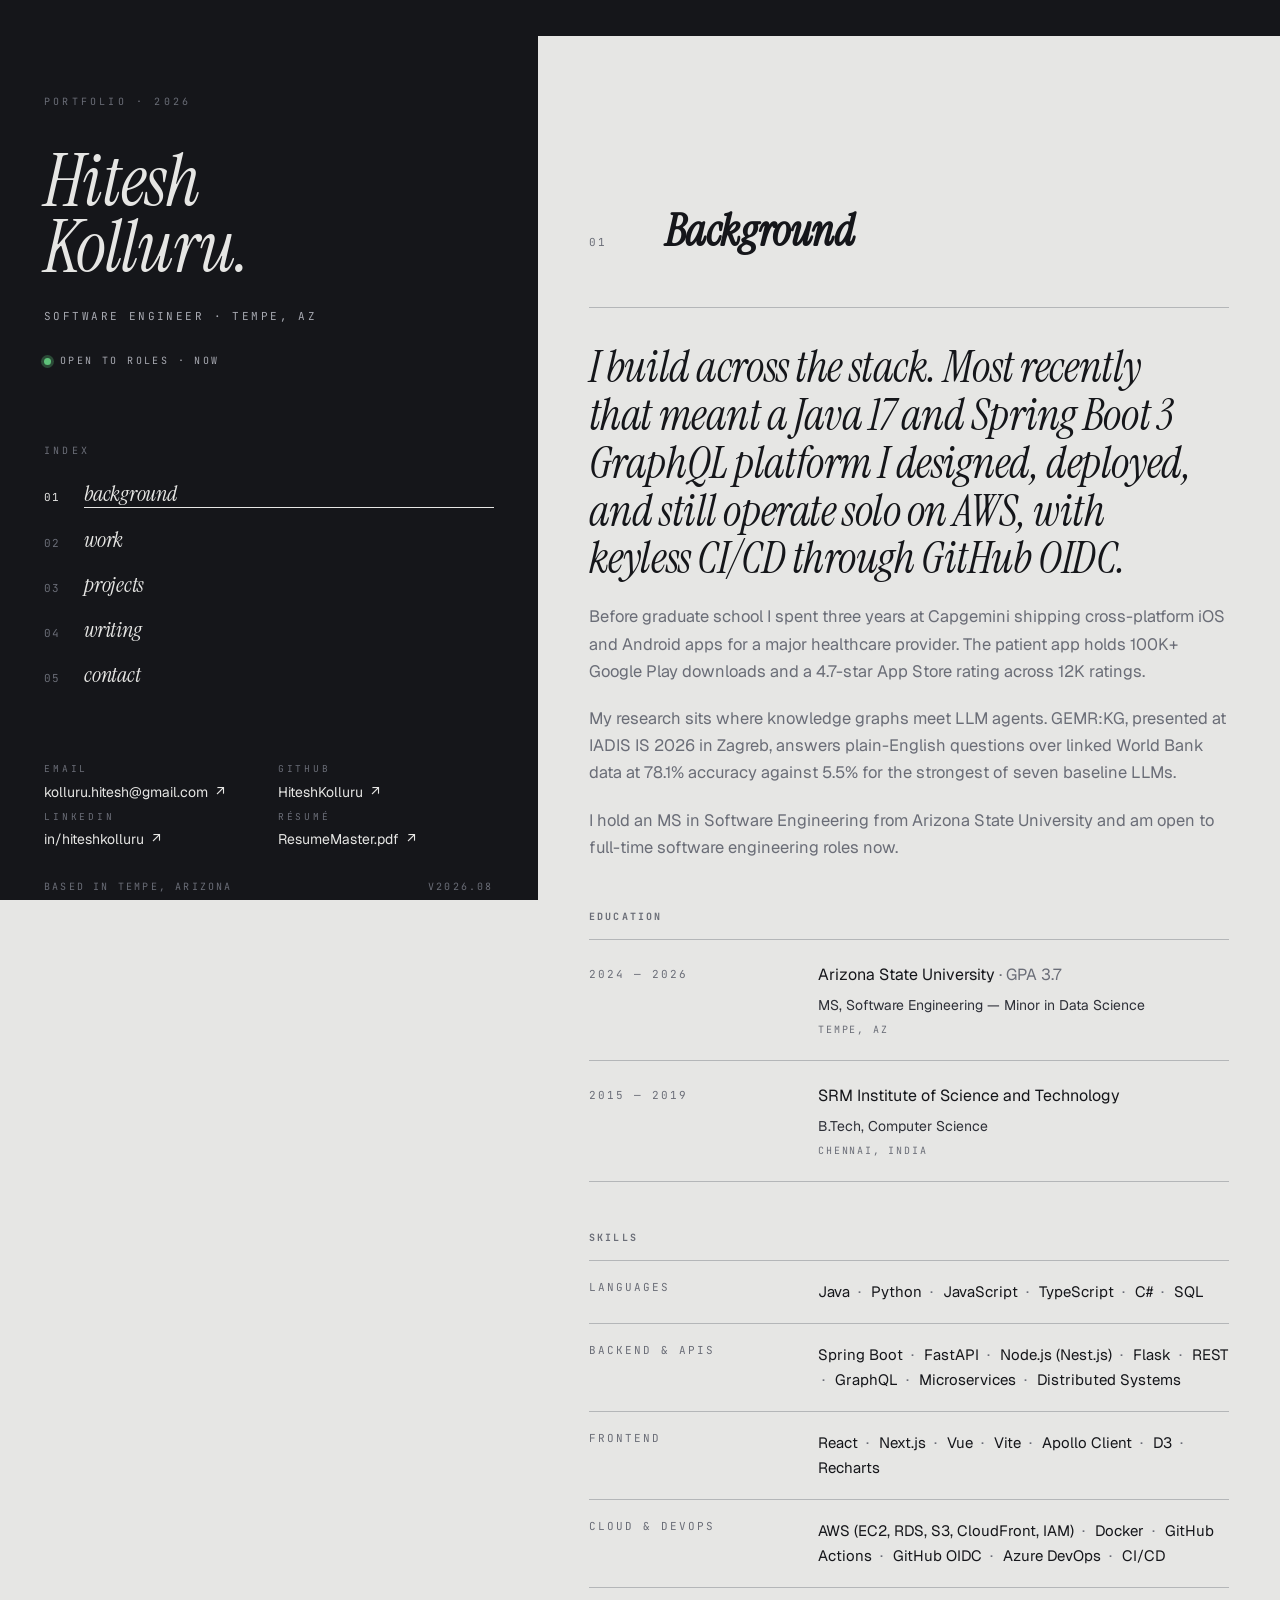
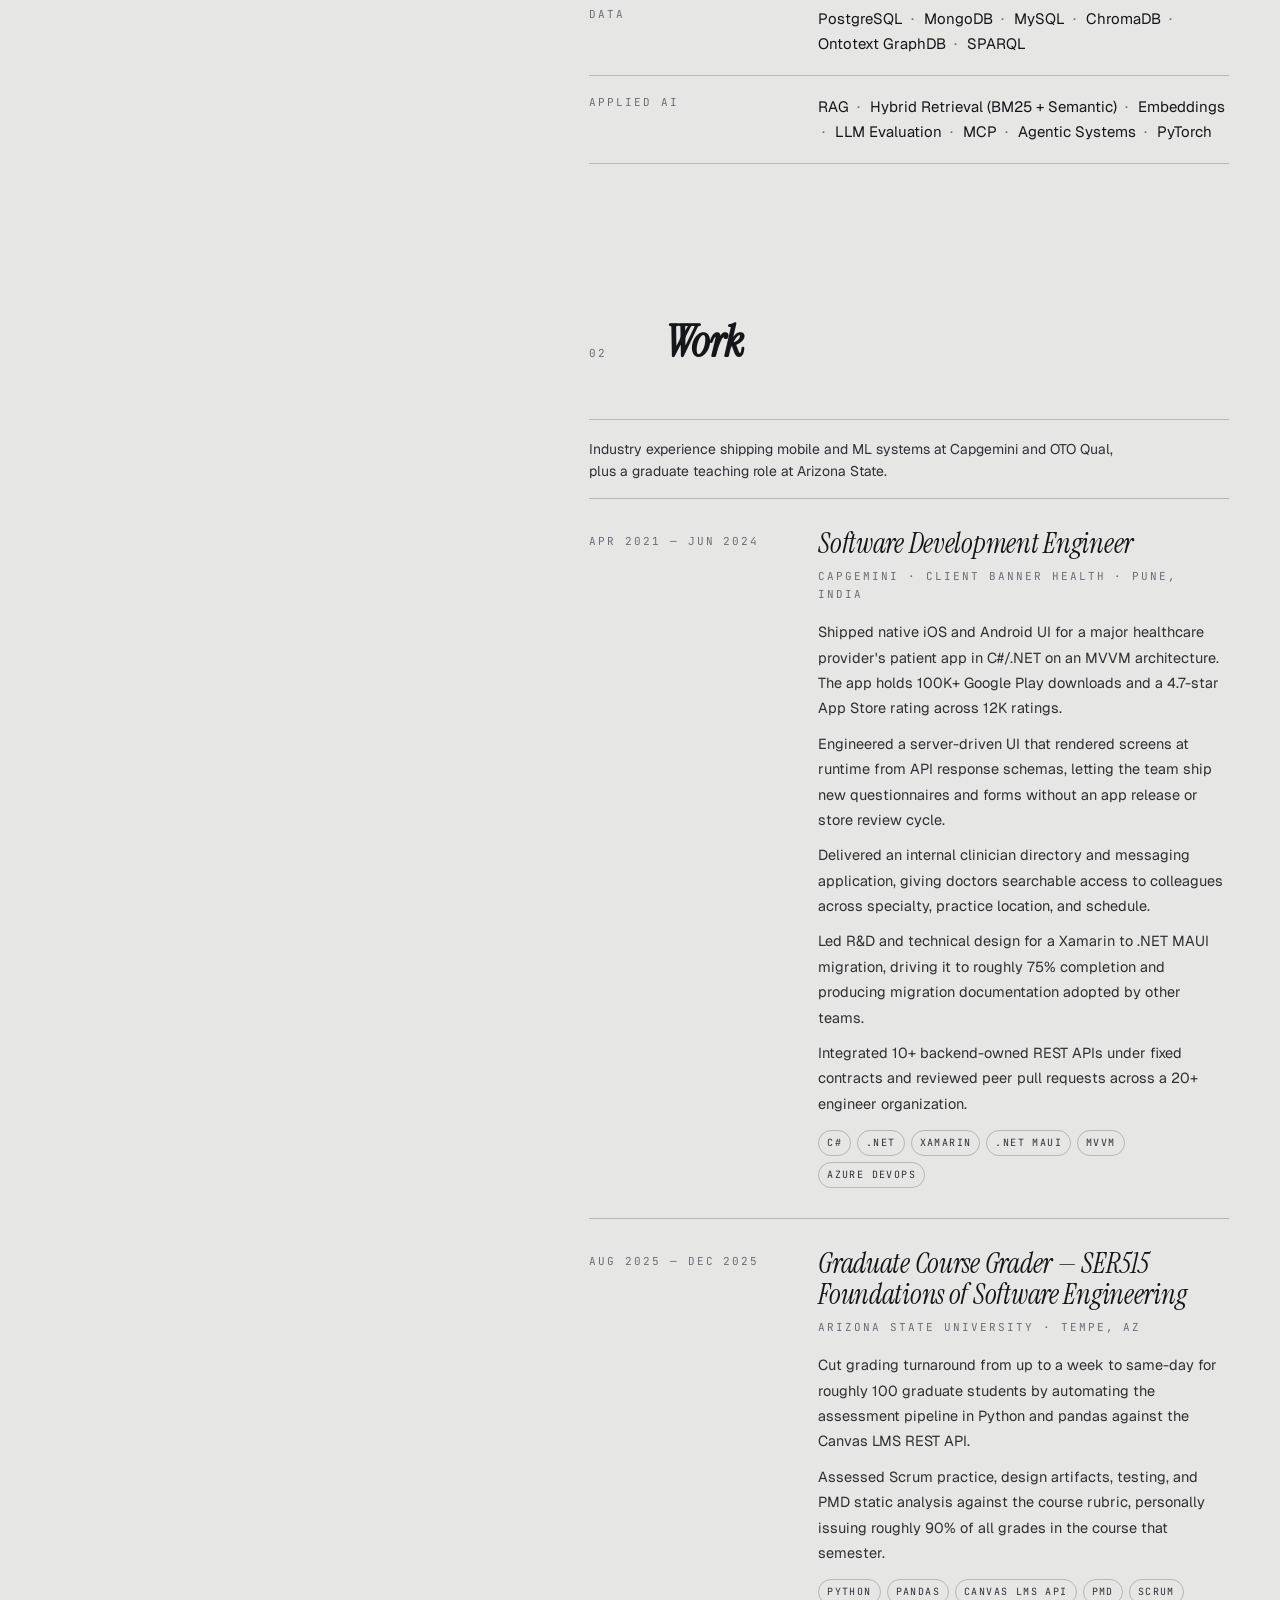
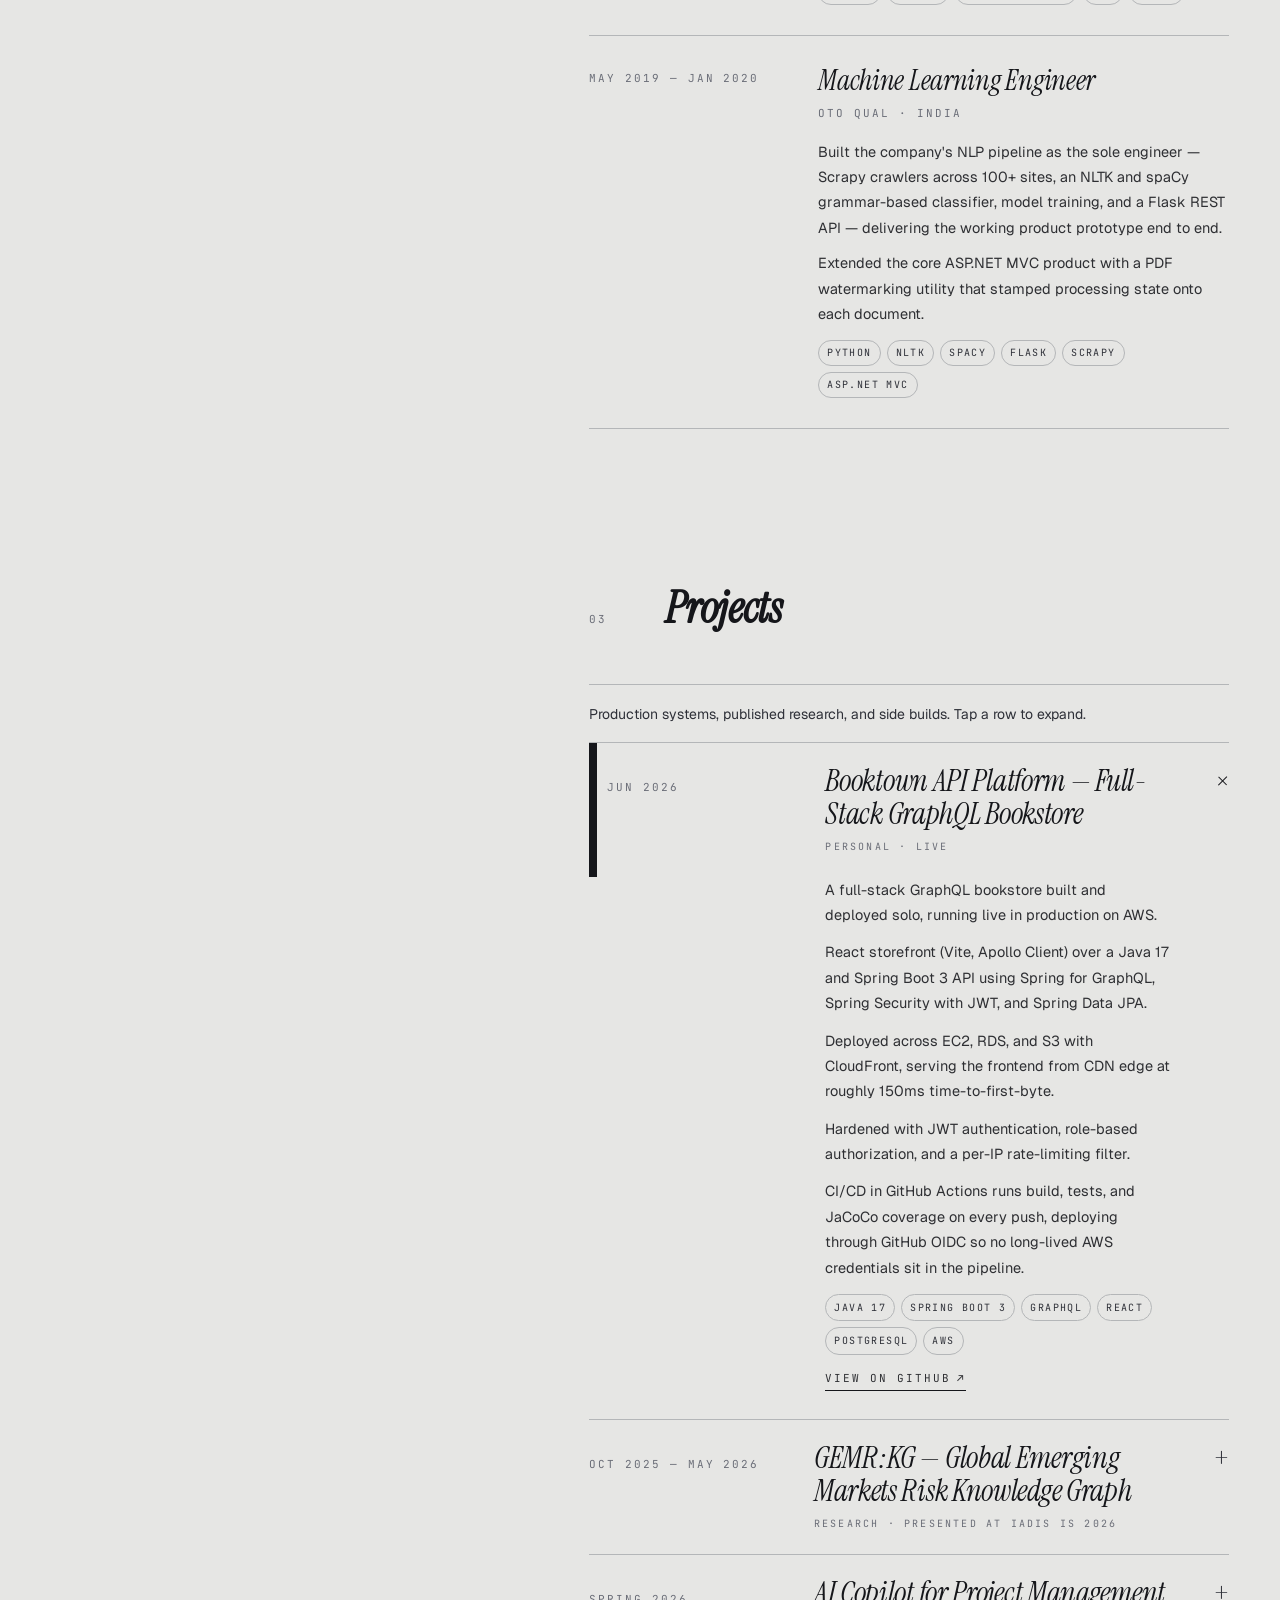
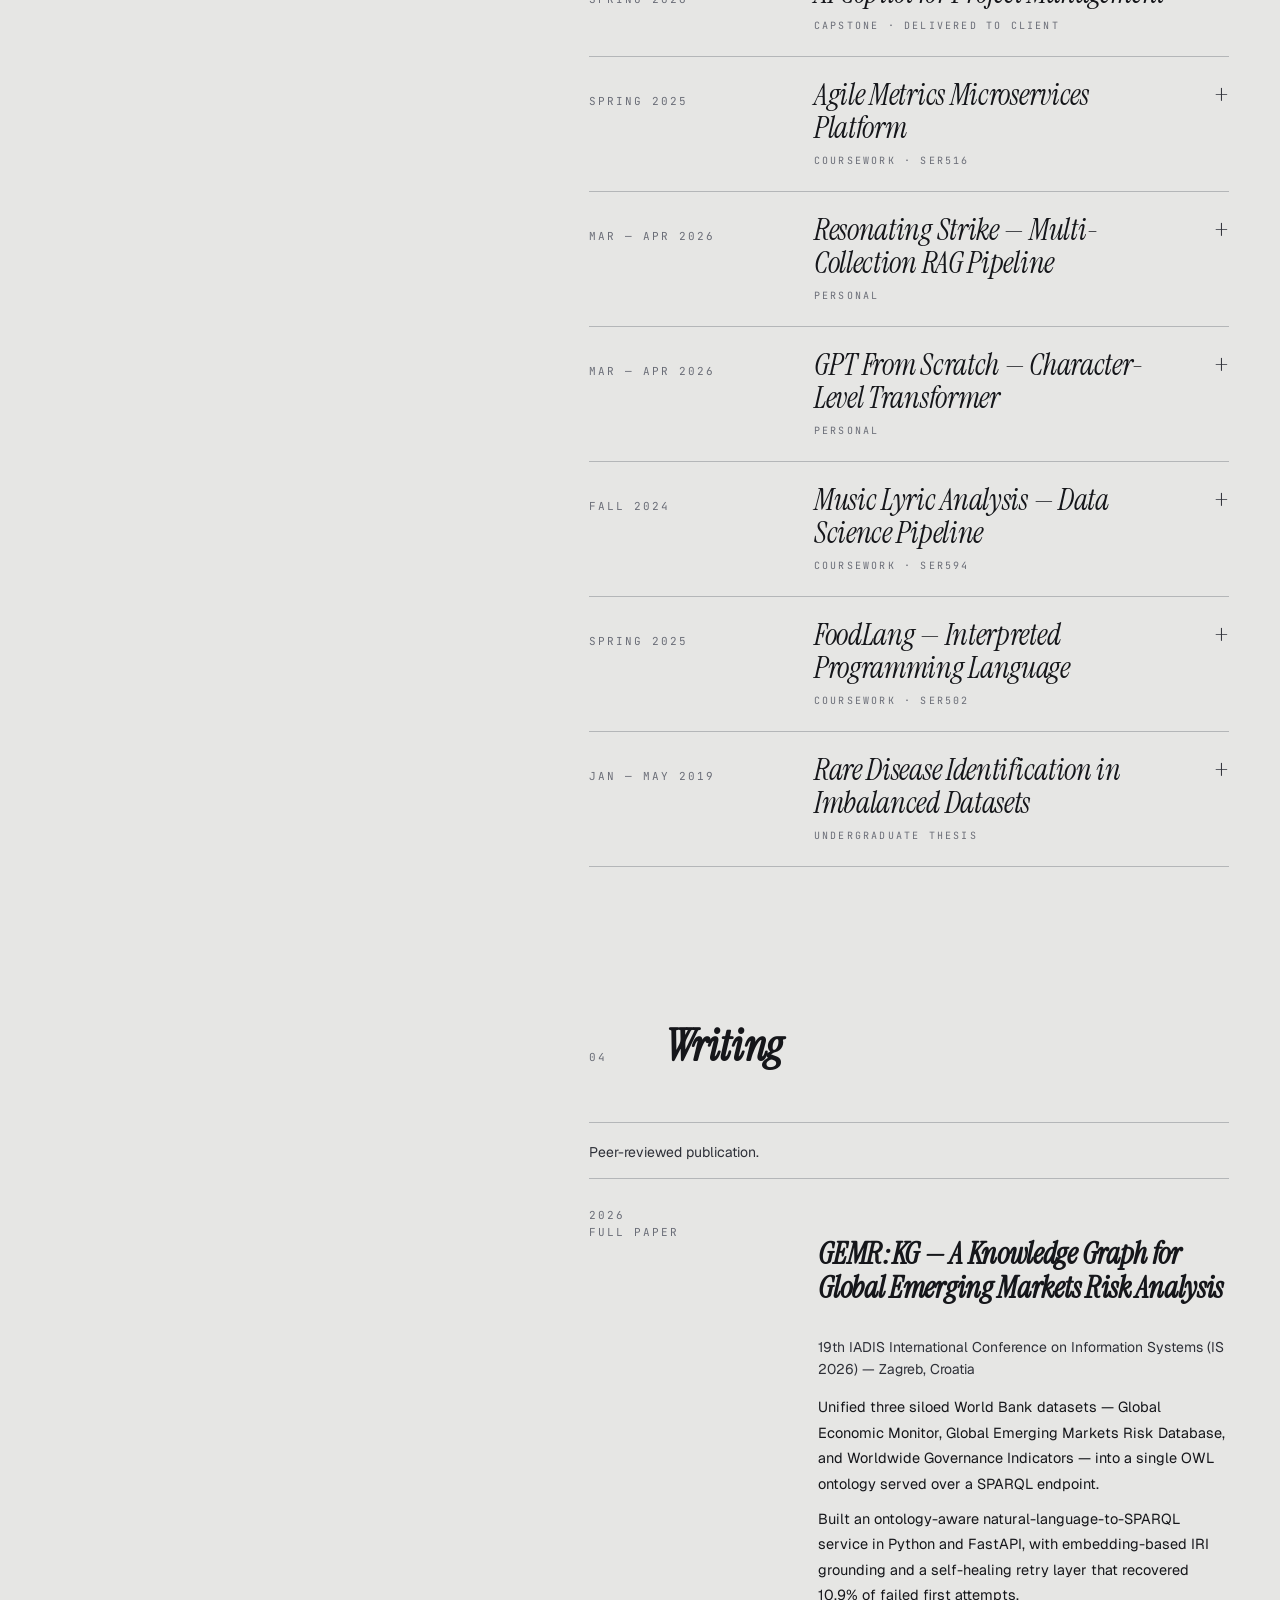
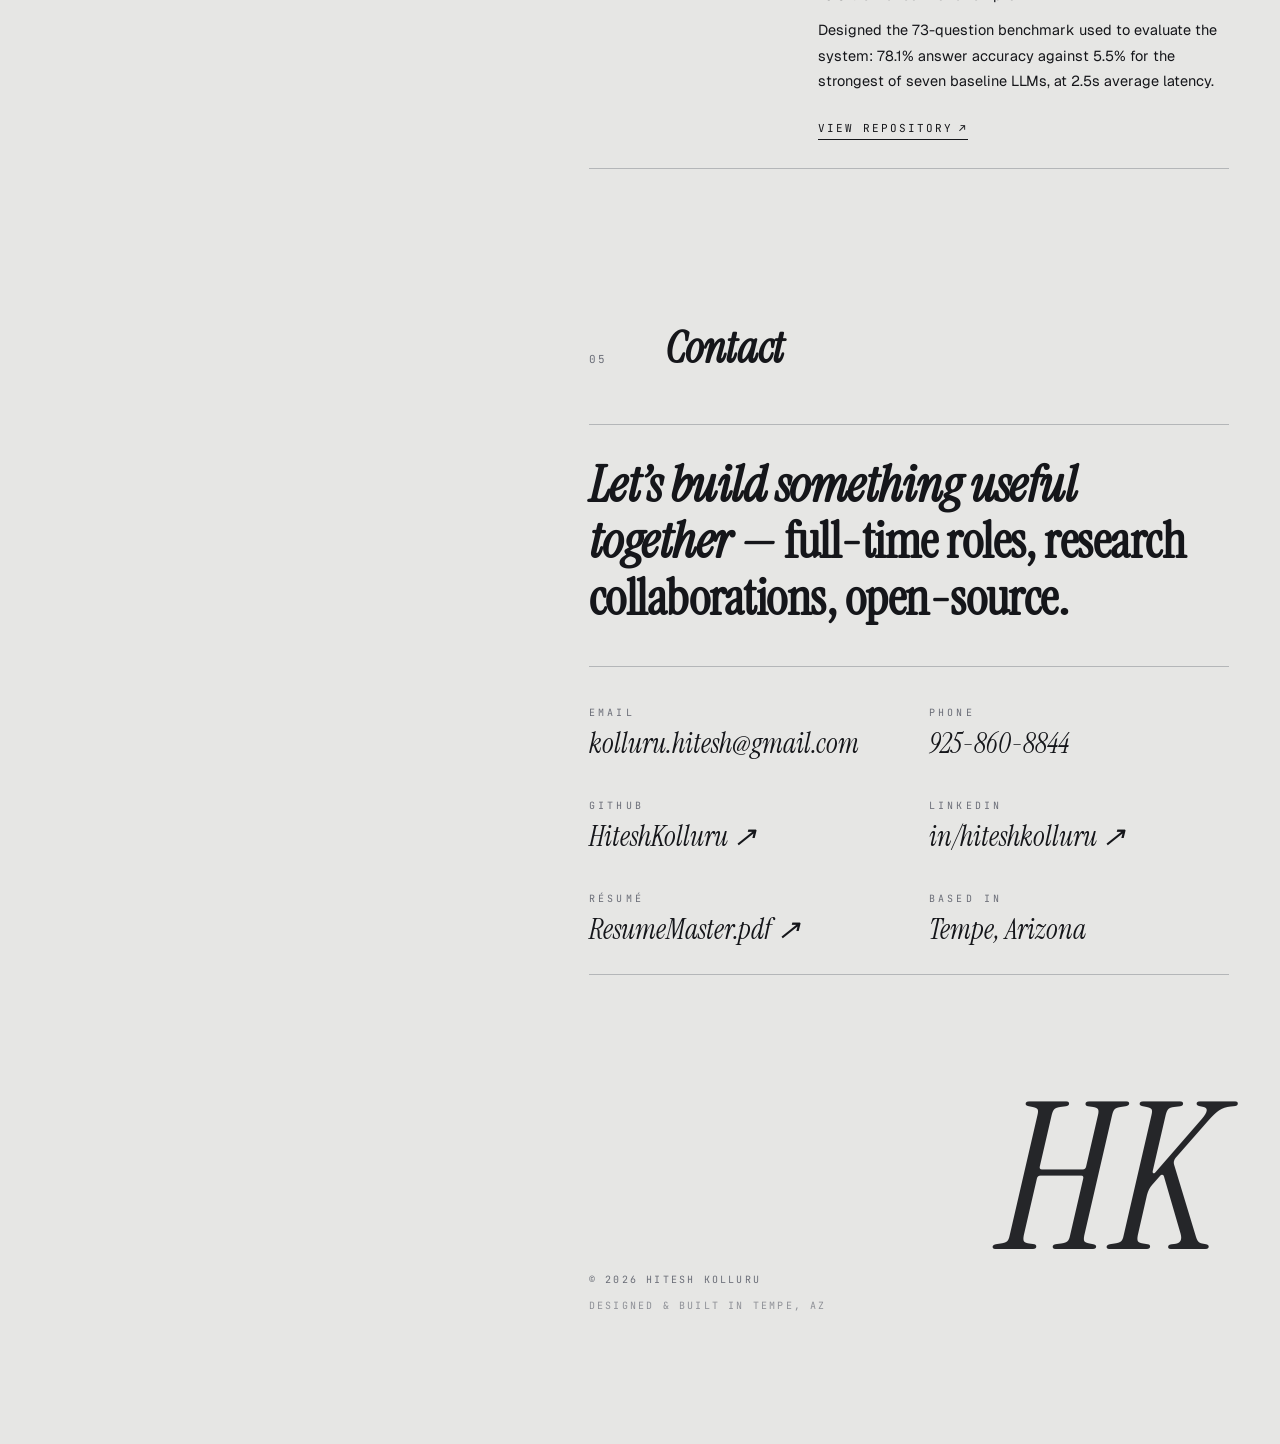
==== commit 935ab5e2: "Polish: lead with full-stack framing, refresh availability, fix mobile top bar - Background now lead" ====
--- a/index.html
+++ b/index.html
@@ -1 +1 @@
-<!DOCTYPE html><html lang="en" data-palette="slate" data-type="instrument"><head><meta charSet="utf-8"/><meta name="viewport" content="width=device-width, initial-scale=1"/><link rel="stylesheet" href="/_next/static/chunks/0ww~4ujh9iu01.css" data-precedence="next"/><link rel="preload" as="script" fetchPriority="low" href="/_next/static/chunks/0oty2at4q51ch.js"/><script src="/_next/static/chunks/0phkp7_n6r3y2.js" async=""></script><script src="/_next/static/chunks/0-8wtv01ob23z.js" async=""></script><script src="/_next/static/chunks/turbopack-0ormxoxj0k2~~.js" async=""></script><script src="/_next/static/chunks/0-ovm9fffygbp.js" async=""></script><script src="/_next/static/chunks/07zlvd4mpj57v.js" async=""></script><link rel="preload" href="https://fonts.googleapis.com/css2?family=Instrument+Serif:ital@0;1&amp;family=Newsreader:ital,opsz,wght@0,6..72,300..700;1,6..72,300..700&amp;family=EB+Garamond:ital,wght@0,400..800;1,400..800&amp;family=Bricolage+Grotesque:opsz,wght@12..96,400..700&amp;family=Geist:wght@300..700&amp;family=Geist+Mono:wght@400..600&amp;family=IBM+Plex+Sans:wght@300..600&amp;family=JetBrains+Mono:wght@400..600&amp;display=swap" as="style"/><link rel="preconnect" href="https://fonts.googleapis.com"/><link rel="preconnect" href="https://fonts.gstatic.com" crossorigin=""/><title>Hitesh Kolluru — Software Engineer</title><meta name="description" content="Hitesh Kolluru — software engineer. Backend systems, knowledge graphs, LLM-powered tooling. MS Software Engineering, Arizona State University."/><link rel="icon" href="/icon.svg?icon.0oac_0v3xavol.svg" sizes="any" type="image/svg+xml"/><link rel="stylesheet" href="https://fonts.googleapis.com/css2?family=Instrument+Serif:ital@0;1&amp;family=Newsreader:ital,opsz,wght@0,6..72,300..700;1,6..72,300..700&amp;family=EB+Garamond:ital,wght@0,400..800;1,400..800&amp;family=Bricolage+Grotesque:opsz,wght@12..96,400..700&amp;family=Geist:wght@300..700&amp;family=Geist+Mono:wght@400..600&amp;family=IBM+Plex+Sans:wght@300..600&amp;family=JetBrains+Mono:wght@400..600&amp;display=swap"/><script src="/_next/static/chunks/03~yq9q893hmn.js" noModule=""></script></head><body class="loading"><div hidden=""><!--$--><!--/$--></div><div class="loader" aria-hidden="false"><div class="loader-stage"><p class="loader-meta">Portfolio · 2026 — Hitesh Kolluru</p><h1 class="loader-name"><span class="loader-caret"></span></h1><p class="loader-tag ">Software Engineer · Tempe, Arizona</p></div></div><div class="bar"><div class="bar-left"><span class="bar-dot" aria-hidden="true"></span><span>HK · Portfolio · v2026.05</span></div><span class="bar-status bar-hide-sm">Available May 2026 — Full-time SWE roles</span><div class="bar-right"><a href="#contact">Contact ↓</a></div></div><aside class="rail" aria-label="About panel"><p class="eyebrow">Portfolio · 2026</p><h1 class="rail-name">Hitesh<br/>Kolluru.</h1><p class="rail-role">Software Engineer<!-- --> · Tempe, AZ</p><div class="rail-status"><span class="status-dot"></span>Open to roles · May 2026</div><div class="rail-divider"></div><nav class="rail-nav" aria-label="Sections"><p class="eyebrow">Index</p><ul><li data-active="true"><span class="num">01</span><a href="#background">background</a></li><li data-active="false"><span class="num">02</span><a href="#work">work</a></li><li data-active="false"><span class="num">03</span><a href="#projects">projects</a></li><li data-active="false"><span class="num">04</span><a href="#writing">writing</a></li><li data-active="false"><span class="num">05</span><a href="#contact">contact</a></li></ul></nav><div class="rail-divider"></div><div class="rail-contact"><div class="pair"><span class="label">Email</span><a href="mailto:kolluru.hitesh@gmail.com">kolluru.hitesh@gmail.com<!-- --> <span class="arr">↗</span></a></div><div class="pair"><span class="label">GitHub</span><a href="https://github.com/HiteshKolluru" target="_blank" rel="noopener noreferrer">HiteshKolluru <span class="arr">↗</span></a></div><div class="pair"><span class="label">LinkedIn</span><a href="https://www.linkedin.com/in/hiteshkolluru/" target="_blank" rel="noopener noreferrer">in/hiteshkolluru <span class="arr">↗</span></a></div><div class="pair"><span class="label">Résumé</span><a href="/ResumeMaster.pdf" target="_blank" rel="noopener noreferrer">ResumeMaster.pdf <span class="arr">↗</span></a></div></div><div class="rail-meta"><span>Based in <!-- -->Tempe, Arizona</span><span>v2026.05</span></div></aside><main class="main"><div class="main-inner"><section id="background" class="section"><div class="reveal "><header class="section-head" data-has-meta="false"><span class="section-num">01</span><h2 class="section-label">Background</h2></header></div><div class="reveal "><p class="lede">My research sits where knowledge graphs meet LLM agents. GEMR:KG, presented at IADIS IS 2026 in Zagreb, answers plain-English questions over linked World Bank data at 78.1% accuracy against 5.5% for the strongest of seven baseline LLMs.</p></div><div style="margin-top:48px"><div class="reveal "><h3 class="section-meta" style="margin-bottom:14px">Education</h3></div><ul style="list-style:none;margin:0;padding:0"><li class="hairline"><div class="row"><span class="stamp">2024 — 2026</span><div class="body"><p style="font-size:16px">Arizona State University<span style="color:var(--ink-faint)"> <!-- -->· <!-- -->GPA 3.7</span></p><p style="margin-top:6px;color:var(--ink-muted);font-size:14px">MS, Software Engineering — Minor in Data Science</p><p style="margin-top:6px;font-family:var(--font-mono);font-size:10px;letter-spacing:0.18em;text-transform:uppercase;color:var(--ink-faint)">Tempe, AZ</p></div></div></li><li class="hairline" style="border-bottom:1px solid var(--rule)"><div class="row"><span class="stamp">2015 — 2019</span><div class="body"><p style="font-size:16px">SRM Institute of Science and Technology</p><p style="margin-top:6px;color:var(--ink-muted);font-size:14px">B.Tech, Computer Science</p><p style="margin-top:6px;font-family:var(--font-mono);font-size:10px;letter-spacing:0.18em;text-transform:uppercase;color:var(--ink-faint)">Chennai, India</p></div></div></li></ul></div><div style="margin-top:48px"><div class="reveal "><h3 class="section-meta" style="margin-bottom:14px">Skills</h3></div><ul style="list-style:none;margin:0;padding:0"><li class="hairline"><div class="skills-row"><span class="label">Languages</span><span class="items"><span>Java</span><span>Python</span><span>JavaScript</span><span>TypeScript</span><span>C#</span><span>SQL</span></span></div></li><li class="hairline"><div class="skills-row"><span class="label">Backend &amp; APIs</span><span class="items"><span>Spring Boot</span><span>FastAPI</span><span>Node.js (Nest.js)</span><span>Flask</span><span>REST</span><span>GraphQL</span><span>Microservices</span><span>Distributed Systems</span></span></div></li><li class="hairline"><div class="skills-row"><span class="label">Frontend</span><span class="items"><span>React</span><span>Next.js</span><span>Vue</span><span>Vite</span><span>Apollo Client</span><span>D3</span><span>Recharts</span></span></div></li><li class="hairline"><div class="skills-row"><span class="label">Cloud &amp; DevOps</span><span class="items"><span>AWS (EC2, RDS, S3, CloudFront, IAM)</span><span>Docker</span><span>GitHub Actions</span><span>GitHub OIDC</span><span>Azure DevOps</span><span>CI/CD</span></span></div></li><li class="hairline"><div class="skills-row"><span class="label">Data</span><span class="items"><span>PostgreSQL</span><span>MongoDB</span><span>MySQL</span><span>ChromaDB</span><span>Ontotext GraphDB</span><span>SPARQL</span></span></div></li><li class="hairline" style="border-bottom:1px solid var(--rule)"><div class="skills-row"><span class="label">Applied AI</span><span class="items"><span>RAG</span><span>Hybrid Retrieval (BM25 + Semantic)</span><span>Embeddings</span><span>LLM Evaluation</span><span>MCP</span><span>Agentic Systems</span><span>PyTorch</span></span></div></li></ul></div></section><section id="work" class="section"><div class="reveal "><header class="section-head" data-has-meta="false"><span class="section-num">02</span><h2 class="section-label">Work</h2></header><p class="section-kicker">Industry experience shipping mobile and ML systems at Capgemini and OTO Qual, plus a graduate teaching role at Arizona State.</p></div><ul style="list-style:none;margin:16px 0 0;padding:0"><li class="hairline"><div class="reveal "><div class="row" style="padding:30px 0"><span class="stamp">Apr 2021 — Jun 2024</span><div class="body"><p style="font-family:var(--font-display);font-style:italic;font-size:clamp(22px, 2.4vw, 28px);line-height:1.1;letter-spacing:-0.01em;margin:0">Software Development Engineer</p><p style="margin-top:8px;font-family:var(--font-mono);font-size:11px;letter-spacing:0.18em;text-transform:uppercase;color:var(--ink-faint)">Capgemini<span> · client <!-- -->Banner Health</span> ·<!-- --> <!-- -->Pune, India</p><div style="margin-top:16px;font-size:14.5px;line-height:1.75;color:color-mix(in oklch, var(--ink) 88%, transparent);max-width:60ch"><p style="margin:0 0 10px">Shipped native iOS and Android UI for a major healthcare provider&#x27;s patient app in C#/.NET on an MVVM architecture. The app holds 100K+ Google Play downloads and a 4.7-star App Store rating across 12K ratings.</p><p style="margin:0 0 10px">Engineered a server-driven UI that rendered screens at runtime from API response schemas, letting the team ship new questionnaires and forms without an app release or store review cycle.</p><p style="margin:0 0 10px">Delivered an internal clinician directory and messaging application, giving doctors searchable access to colleagues across specialty, practice location, and schedule.</p><p style="margin:0 0 10px">Led R&amp;D and technical design for a Xamarin to .NET MAUI migration, driving it to roughly 75% completion and producing migration documentation adopted by other teams.</p><p style="margin:0 0 10px">Integrated 10+ backend-owned REST APIs under fixed contracts and reviewed peer pull requests across a 20+ engineer organization.</p></div><div class="proj-tags" style="margin-top:14px"><span class="proj-tag">C#</span><span class="proj-tag">.NET</span><span class="proj-tag">Xamarin</span><span class="proj-tag">.NET MAUI</span><span class="proj-tag">MVVM</span><span class="proj-tag">Azure DevOps</span></div></div></div></div></li><li class="hairline"><div class="reveal "><div class="row" style="padding:30px 0"><span class="stamp">Aug 2025 — Dec 2025</span><div class="body"><p style="font-family:var(--font-display);font-style:italic;font-size:clamp(22px, 2.4vw, 28px);line-height:1.1;letter-spacing:-0.01em;margin:0">Graduate Course Grader — SER515 Foundations of Software Engineering</p><p style="margin-top:8px;font-family:var(--font-mono);font-size:11px;letter-spacing:0.18em;text-transform:uppercase;color:var(--ink-faint)">Arizona State University<!-- --> ·<!-- --> <!-- -->Tempe, AZ</p><div style="margin-top:16px;font-size:14.5px;line-height:1.75;color:color-mix(in oklch, var(--ink) 88%, transparent);max-width:60ch"><p style="margin:0 0 10px">Cut grading turnaround from up to a week to same-day for roughly 100 graduate students by automating the assessment pipeline in Python and pandas against the Canvas LMS REST API.</p><p style="margin:0 0 10px">Assessed Scrum practice, design artifacts, testing, and PMD static analysis against the course rubric, personally issuing roughly 90% of all grades in the course that semester.</p></div><div class="proj-tags" style="margin-top:14px"><span class="proj-tag">Python</span><span class="proj-tag">pandas</span><span class="proj-tag">Canvas LMS API</span><span class="proj-tag">PMD</span><span class="proj-tag">Scrum</span></div></div></div></div></li><li class="hairline" style="border-bottom:1px solid var(--rule)"><div class="reveal "><div class="row" style="padding:30px 0"><span class="stamp">May 2019 — Jan 2020</span><div class="body"><p style="font-family:var(--font-display);font-style:italic;font-size:clamp(22px, 2.4vw, 28px);line-height:1.1;letter-spacing:-0.01em;margin:0">Machine Learning Engineer</p><p style="margin-top:8px;font-family:var(--font-mono);font-size:11px;letter-spacing:0.18em;text-transform:uppercase;color:var(--ink-faint)">OTO Qual<!-- --> ·<!-- --> <!-- -->India</p><div style="margin-top:16px;font-size:14.5px;line-height:1.75;color:color-mix(in oklch, var(--ink) 88%, transparent);max-width:60ch"><p style="margin:0 0 10px">Built the company&#x27;s NLP pipeline as the sole engineer — Scrapy crawlers across 100+ sites, an NLTK and spaCy grammar-based classifier, model training, and a Flask REST API — delivering the working product prototype end to end.</p><p style="margin:0 0 10px">Extended the core ASP.NET MVC product with a PDF watermarking utility that stamped processing state onto each document.</p></div><div class="proj-tags" style="margin-top:14px"><span class="proj-tag">Python</span><span class="proj-tag">NLTK</span><span class="proj-tag">spaCy</span><span class="proj-tag">Flask</span><span class="proj-tag">Scrapy</span><span class="proj-tag">ASP.NET MVC</span></div></div></div></div></li></ul></section><section id="projects" class="section"><div class="reveal "><header class="section-head" data-has-meta="false"><span class="section-num">03</span><h2 class="section-label">Projects</h2></header><p class="section-kicker">Coursework, research, and side builds — selected for the ideas they explore rather than polish. Tap a row to expand.</p></div><ul style="list-style:none;margin:16px 0 0;padding:0"><li class="proj-row" data-open="true"><button type="button" class="proj-head" aria-expanded="true"><span class="proj-stamp">Jun 2026</span><span><span class="proj-name">Booktown API Platform — Full-Stack GraphQL Bookstore</span><span class="proj-kind">Personal · Live</span></span><span class="proj-toggle" aria-hidden="true">+</span></button><div class="proj-body"><div class="proj-body-inner"><div class="proj-body-pad"><span class="proj-spacer-l"></span><div class="proj-summary"><p>A full-stack GraphQL bookstore built and deployed solo, running live in production on AWS.</p><p>React storefront (Vite, Apollo Client) over a Java 17 and Spring Boot 3 API using Spring for GraphQL, Spring Security with JWT, and Spring Data JPA.</p><p>Deployed across EC2, RDS, and S3 with CloudFront, serving the frontend from CDN edge at roughly 150ms time-to-first-byte.</p><p>Hardened with JWT authentication, role-based authorization, and a per-IP rate-limiting filter.</p><p>CI/CD in GitHub Actions runs build, tests, and JaCoCo coverage on every push, deploying through GitHub OIDC so no long-lived AWS credentials sit in the pipeline.</p><div class="proj-tags"><span class="proj-tag">Java 17</span><span class="proj-tag">Spring Boot 3</span><span class="proj-tag">GraphQL</span><span class="proj-tag">React</span><span class="proj-tag">PostgreSQL</span><span class="proj-tag">AWS</span></div><div><a class="proj-link" href="https://github.com/HiteshKolluru/BooktownAPI_Platform" target="_blank" rel="noopener noreferrer">View on GitHub <span class="arr">↗</span></a></div></div></div></div></div></li><li class="proj-row" data-open="false"><button type="button" class="proj-head" aria-expanded="false"><span class="proj-stamp">Oct 2025 — May 2026</span><span><span class="proj-name">GEMR:KG — Global Emerging Markets Risk Knowledge Graph</span><span class="proj-kind">Research · Presented at IADIS IS 2026</span></span><span class="proj-toggle" aria-hidden="true">+</span></button><div class="proj-body"><div class="proj-body-inner"><div class="proj-body-pad"><span class="proj-spacer-l"></span><div class="proj-summary"><p>A knowledge graph that lets non-technical users query linked World Bank data in plain English, and the benchmark built to prove it works.</p><p>Led the technical implementation of a 4-person research project, unifying three siloed World Bank datasets into one OWL ontology on a SPARQL endpoint.</p><p>Natural-language-to-SPARQL service in Python and FastAPI: embedding-based IRI grounding, schema-driven prompt construction, and a self-healing retry layer recovering 10.9% of failed first attempts.</p><p>Designed the 73-question gold-standard benchmark: 78.1% answer accuracy versus 5.5% for the strongest of seven baseline LLMs, at 2.5s average latency.</p><p>React 19 frontend rendering emerging-market risk on an interactive 3D globe, with Recharts time series across six countries.</p><div class="proj-tags"><span class="proj-tag">Python</span><span class="proj-tag">FastAPI</span><span class="proj-tag">GraphDB</span><span class="proj-tag">SPARQL</span><span class="proj-tag">OWL/RDF</span><span class="proj-tag">React</span><span class="proj-tag">Docker</span><span class="proj-tag">LiteLLM</span></div><div><a class="proj-link" href="https://github.com/AGR19/GEMR-KG-Global-Emerging-Market-Risk-Knowledge-Graph" target="_blank" rel="noopener noreferrer">View on GitHub <span class="arr">↗</span></a></div></div></div></div></div></li><li class="proj-row" data-open="false"><button type="button" class="proj-head" aria-expanded="false"><span class="proj-stamp">Spring 2026</span><span><span class="proj-name">AI Copilot for Project Management</span><span class="proj-kind">Capstone · Delivered to client</span></span><span class="proj-toggle" aria-hidden="true">+</span></button><div class="proj-body"><div class="proj-body-inner"><div class="proj-body-pad"><span class="proj-spacer-l"></span><div class="proj-summary"><p>An agentic assistant that performs real project-management operations conversationally, built for a client and delivered at the close of the engagement.</p><p>Built the MCP integration as a tool registry of JSON-schema&#x27;d platform operations plus an execution layer, so the model invokes real actions through structured tool calls rather than generating free text.</p><p>Integrated with the client&#x27;s multi-tenant, JWT-secured Nest.js platform, propagating authentication so the conversational path could not exceed a user&#x27;s role permissions.</p><p>Implemented teammate name resolution, so a command naming another person resolves to that person&#x27;s actual account rather than a best guess.</p><div class="proj-tags"><span class="proj-tag">Python</span><span class="proj-tag">FastAPI</span><span class="proj-tag">MCP</span><span class="proj-tag">OpenAI</span><span class="proj-tag">Nest.js</span><span class="proj-tag">MongoDB</span><span class="proj-tag">Docker</span></div></div></div></div></div></li><li class="proj-row" data-open="false"><button type="button" class="proj-head" aria-expanded="false"><span class="proj-stamp">Spring 2025</span><span><span class="proj-name">Agile Metrics Microservices Platform</span><span class="proj-kind">Coursework · SER516</span></span><span class="proj-toggle" aria-hidden="true">+</span></button><div class="proj-body"><div class="proj-body-inner"><div class="proj-body-pad"><span class="proj-spacer-l"></span><div class="proj-summary"><p>An 18-service platform computing real-time code-quality metrics from Git history, built by six teams and integrated into one system.</p><p>Owned the Defect Density service end to end — Java and Spring Boot API, unit tests, visualization, and gateway integration.</p><p>Selected as 1 of 5 engineers from a 22-person organization to form the orchestration team, integrating 18 independently built services across Flask, FastAPI, Spring Boot, and NestJS under standardized API contracts.</p><p>Implemented client-side history caching in vanilla JavaScript, serving repeat repository views straight from browser cache with no backend round-trip.</p><div class="proj-tags"><span class="proj-tag">Java</span><span class="proj-tag">Spring Boot</span><span class="proj-tag">JavaScript</span><span class="proj-tag">Vue</span><span class="proj-tag">Docker</span><span class="proj-tag">REST</span></div></div></div></div></div></li><li class="proj-row" data-open="false"><button type="button" class="proj-head" aria-expanded="false"><span class="proj-stamp">Mar — Apr 2026</span><span><span class="proj-name">Resonating Strike — Multi-Collection RAG Pipeline</span><span class="proj-kind">Personal</span></span><span class="proj-toggle" aria-hidden="true">+</span></button><div class="proj-body"><div class="proj-body-inner"><div class="proj-body-pad"><span class="proj-spacer-l"></span><div class="proj-summary"><p>A retrieval pipeline that answers analytical questions by searching four vector collections and synthesizing one grounded answer.</p><p>Hybrid retrieval blending BM25 keyword matching with semantic vector search over 1,565 scraped comments, normalizing both ranking signals into a single relevance score.</p><p>Knowledge base assembled from Reddit and Riot&#x27;s Data Dragon API covering 40 players, 8 coaches, and 61 champions, with a cleaning pass stripping bot posts before indexing.</p><p>Generation served through both Groq (hosted) and Ollama (local), with an evaluation harness comparing retrieval configurations.</p><div class="proj-tags"><span class="proj-tag">Python</span><span class="proj-tag">ChromaDB</span><span class="proj-tag">BM25</span><span class="proj-tag">Groq</span><span class="proj-tag">Ollama</span></div><div><a class="proj-link" href="https://github.com/HiteshKolluru/ResonatingStrike" target="_blank" rel="noopener noreferrer">View on GitHub <span class="arr">↗</span></a></div></div></div></div></div></li><li class="proj-row" data-open="false"><button type="button" class="proj-head" aria-expanded="false"><span class="proj-stamp">Mar — Apr 2026</span><span><span class="proj-name">GPT From Scratch — Character-Level Transformer</span><span class="proj-kind">Personal</span></span><span class="proj-toggle" aria-hidden="true">+</span></button><div class="proj-body"><div class="proj-body-inner"><div class="proj-body-pad"><span class="proj-spacer-l"></span><div class="proj-summary"><p>A transformer implemented from first principles in PyTorch, to work from the mechanics up rather than from an API down.</p><p>Tokenizer, positional encoding, multi-head self-attention, and a 4-layer stack with 512-token context — no high-level modeling libraries.</p><p>10,000 training iterations per checkpoint across three corpora (Shakespeare, Sherlock Holmes, Lovecraft), showing how training data alone reshapes model output.</p><p>Served through a FastAPI endpoint with token-level streaming, backed by a React and D3 frontend for interactive generation.</p><div class="proj-tags"><span class="proj-tag">Python</span><span class="proj-tag">PyTorch</span><span class="proj-tag">FastAPI</span><span class="proj-tag">React</span><span class="proj-tag">D3</span></div></div></div></div></div></li><li class="proj-row" data-open="false"><button type="button" class="proj-head" aria-expanded="false"><span class="proj-stamp">Fall 2024</span><span><span class="proj-name">Music Lyric Analysis — Data Science Pipeline</span><span class="proj-kind">Coursework · SER594</span></span><span class="proj-toggle" aria-hidden="true">+</span></button><div class="proj-body"><div class="proj-body-inner"><div class="proj-body-pad"><span class="proj-spacer-l"></span><div class="proj-summary"><p>An end-to-end pipeline testing whether lyrics predict commercial and critical performance.</p><p>Reconciled three sources: Billboard Hot 100 chart data, Pitchfork review scores, and scraped artist lyrics.</p><p>Engineered features using Word2Vec embeddings and trained KMeans clustering and linear regression models against chart and sentiment outcomes.</p><p>Best classifier reached 0.75 F1 at 0.87 recall on held-out data.</p><div class="proj-tags"><span class="proj-tag">Python</span><span class="proj-tag">scikit-learn</span><span class="proj-tag">Word2Vec</span><span class="proj-tag">pandas</span></div><div><a class="proj-link" href="https://github.com/HiteshKolluru/ser594_23fc_project" target="_blank" rel="noopener noreferrer">View on GitHub <span class="arr">↗</span></a></div></div></div></div></div></li><li class="proj-row" data-open="false"><button type="button" class="proj-head" aria-expanded="false"><span class="proj-stamp">Spring 2025</span><span><span class="proj-name">FoodLang — Interpreted Programming Language</span><span class="proj-kind">Coursework · SER502</span></span><span class="proj-toggle" aria-hidden="true">+</span></button><div class="proj-body"><div class="proj-body-inner"><div class="proj-body-pad"><span class="proj-spacer-l"></span><div class="proj-summary"><p>A statically typed interpreted language with a complete tokenizer, recursive-descent parser, AST, and tree-walk interpreter.</p><p>Published a VS Code .vsix syntax-highlighting extension for the .fd format.</p><div class="proj-tags"><span class="proj-tag">Python</span><span class="proj-tag">VS Code Extension API</span></div></div></div></div></div></li><li class="proj-row" data-open="false"><button type="button" class="proj-head" aria-expanded="false"><span class="proj-stamp">Jan — May 2019</span><span><span class="proj-name">Rare Disease Identification in Imbalanced Datasets</span><span class="proj-kind">Undergraduate Thesis</span></span><span class="proj-toggle" aria-hidden="true">+</span></button><div class="proj-body"><div class="proj-body-inner"><div class="proj-body-pad"><span class="proj-spacer-l"></span><div class="proj-summary"><p>A hybrid k-means-SMOTE algorithm that clusters the minority class before generating synthetic samples.</p><p>Outperformed baseline resampling methods on the UCI Thoracic Surgery and Yeast Infection datasets, reaching 0.92 recall.</p><div class="proj-tags"><span class="proj-tag">Python</span><span class="proj-tag">scikit-learn</span><span class="proj-tag">SMOTE</span><span class="proj-tag">k-means</span></div></div></div></div></div></li></ul></section><section id="writing" class="section"><div class="reveal "><header class="section-head" data-has-meta="false"><span class="section-num">04</span><h2 class="section-label">Writing</h2></header><p class="section-kicker">Peer-reviewed publication.</p></div><article class="pub hairline" style="border-bottom:1px solid var(--rule)"><span class="pub-stamp">2026<br/>Full Paper</span><div><h3 class="pub-title">GEMR:KG — A Knowledge Graph for Global Emerging Markets Risk Analysis</h3><p class="pub-venue">19th IADIS International Conference on Information Systems (IS 2026)<!-- --> — <!-- -->Zagreb, Croatia</p><div class="pub-bullets"><p>Unified three siloed World Bank datasets — Global Economic Monitor, Global Emerging Markets Risk Database, and Worldwide Governance Indicators — into a single OWL ontology served over a SPARQL endpoint.</p><p>Built an ontology-aware natural-language-to-SPARQL service in Python and FastAPI, with embedding-based IRI grounding and a self-healing retry layer that recovered 10.9% of failed first attempts.</p><p>Designed the 73-question benchmark used to evaluate the system: 78.1% answer accuracy against 5.5% for the strongest of seven baseline LLMs, at 2.5s average latency.</p></div><div><a class="proj-link" href="https://github.com/AGR19/GEMR-KG-Global-Emerging-Market-Risk-Knowledge-Graph" target="_blank" rel="noopener noreferrer" style="margin-top:16px">View repository <span class="arr">↗</span></a></div></div></article></section><section id="contact" class="section contact"><div class="reveal "><header class="section-head" data-has-meta="false"><span class="section-num">05</span><h2 class="section-label">Contact</h2></header></div><div class="reveal "><h2 class="lede" style="margin-top:32px">Let’s build something useful together —<!-- --> <em style="font-style:normal">full-time roles, research collaborations, open-source.</em></h2></div><div class="contact-grid"><div><p class="label">Email</p><a href="mailto:kolluru.hitesh@gmail.com">kolluru.hitesh@gmail.com</a></div><div><p class="label">Phone</p><span class="val">925-860-8844</span></div><div><p class="label">GitHub</p><a href="https://github.com/HiteshKolluru" target="_blank" rel="noopener noreferrer">HiteshKolluru ↗</a></div><div><p class="label">LinkedIn</p><a href="https://www.linkedin.com/in/hiteshkolluru/" target="_blank" rel="noopener noreferrer">in/hiteshkolluru ↗</a></div><div><p class="label">Résumé</p><a href="/ResumeMaster.pdf" target="_blank" rel="noopener noreferrer">ResumeMaster.pdf ↗</a></div><div><p class="label">Based in</p><span class="val">Tempe, Arizona</span></div></div><div class="colophon"><div><p>© 2026 Hitesh Kolluru</p><p style="margin-top:4px;opacity:0.7">Designed &amp; built in Tempe, AZ</p></div><span class="glyph" aria-hidden="true">HK</span></div></section></div></main><!--$--><!--/$--><script src="/_next/static/chunks/0oty2at4q51ch.js" id="_R_" async=""></script><script>(self.__next_f=self.__next_f||[]).push([0])</script><script>self.__next_f.push([1,"1:\"$Sreact.fragment\"\n2:I[16740,[\"/_next/static/chunks/0-ovm9fffygbp.js\"],\"default\"]\n3:I[84636,[\"/_next/static/chunks/0-ovm9fffygbp.js\"],\"default\"]\n4:I[99237,[\"/_next/static/chunks/0-ovm9fffygbp.js\",\"/_next/static/chunks/07zlvd4mpj57v.js\"],\"default\"]\n5:I[76613,[\"/_next/static/chunks/0-ovm9fffygbp.js\",\"/_next/static/chunks/07zlvd4mpj57v.js\"],\"default\"]\n6:I[56261,[\"/_next/static/chunks/0-ovm9fffygbp.js\",\"/_next/static/chunks/07zlvd4mpj57v.js\"],\"default\"]\n7:I[25166,[\"/_next/static/chunks/0-ovm9fffygbp.js\",\"/_next/static/chunks/07zlvd4mpj57v.js\"],\"default\"]\n11:I[82319,[\"/_next/static/chunks/0-ovm9fffygbp.js\"],\"default\",1]\n:HL[\"/_next/static/chunks/0ww~4ujh9iu01.css\",\"style\"]\n:HL[\"https://fonts.googleapis.com/css2?family=Instrument+Serif:ital@0;1\u0026family=Newsreader:ital,opsz,wght@0,6..72,300..700;1,6..72,300..700\u0026family=EB+Garamond:ital,wght@0,400..800;1,400..800\u0026family=Bricolage+Grotesque:opsz,wght@12..96,400..700\u0026family=Geist:wght@300..700\u0026family=Geist+Mono:wght@400..600\u0026family=IBM+Plex+Sans:wght@300..600\u0026family=JetBrains+Mono:wght@400..600\u0026display=swap\",\"style\"]\n"])</script><script>self.__next_f.push([1,"0:{\"P\":null,\"c\":[\"\",\"\"],\"q\":\"\",\"i\":false,\"f\":[[[\"\",{\"children\":[\"__PAGE__\",{}]},\"$undefined\",\"$undefined\",16],[[\"$\",\"$1\",\"c\",{\"children\":[[[\"$\",\"link\",\"0\",{\"rel\":\"stylesheet\",\"href\":\"/_next/static/chunks/0ww~4ujh9iu01.css\",\"precedence\":\"next\",\"crossOrigin\":\"$undefined\",\"nonce\":\"$undefined\"}],[\"$\",\"script\",\"script-0\",{\"src\":\"/_next/static/chunks/0-ovm9fffygbp.js\",\"async\":true,\"nonce\":\"$undefined\"}]],[\"$\",\"html\",null,{\"lang\":\"en\",\"data-palette\":\"slate\",\"data-type\":\"instrument\",\"children\":[[\"$\",\"head\",null,{\"children\":[[\"$\",\"link\",null,{\"rel\":\"preconnect\",\"href\":\"https://fonts.googleapis.com\"}],[\"$\",\"link\",null,{\"rel\":\"preconnect\",\"href\":\"https://fonts.gstatic.com\",\"crossOrigin\":\"\"}],[\"$\",\"link\",null,{\"rel\":\"stylesheet\",\"href\":\"https://fonts.googleapis.com/css2?family=Instrument+Serif:ital@0;1\u0026family=Newsreader:ital,opsz,wght@0,6..72,300..700;1,6..72,300..700\u0026family=EB+Garamond:ital,wght@0,400..800;1,400..800\u0026family=Bricolage+Grotesque:opsz,wght@12..96,400..700\u0026family=Geist:wght@300..700\u0026family=Geist+Mono:wght@400..600\u0026family=IBM+Plex+Sans:wght@300..600\u0026family=JetBrains+Mono:wght@400..600\u0026display=swap\"}]]}],[\"$\",\"body\",null,{\"className\":\"loading\",\"children\":[\"$\",\"$L2\",null,{\"parallelRouterKey\":\"children\",\"error\":\"$undefined\",\"errorStyles\":\"$undefined\",\"errorScripts\":\"$undefined\",\"template\":[\"$\",\"$L3\",null,{}],\"templateStyles\":\"$undefined\",\"templateScripts\":\"$undefined\",\"notFound\":[[[\"$\",\"title\",null,{\"children\":\"404: This page could not be found.\"}],[\"$\",\"div\",null,{\"style\":{\"fontFamily\":\"system-ui,\\\"Segoe UI\\\",Roboto,Helvetica,Arial,sans-serif,\\\"Apple Color Emoji\\\",\\\"Segoe UI Emoji\\\"\",\"height\":\"100vh\",\"textAlign\":\"center\",\"display\":\"flex\",\"flexDirection\":\"column\",\"alignItems\":\"center\",\"justifyContent\":\"center\"},\"children\":[\"$\",\"div\",null,{\"children\":[[\"$\",\"style\",null,{\"dangerouslySetInnerHTML\":{\"__html\":\"body{color:#000;background:#fff;margin:0}.next-error-h1{border-right:1px solid rgba(0,0,0,.3)}@media (prefers-color-scheme:dark){body{color:#fff;background:#000}.next-error-h1{border-right:1px solid rgba(255,255,255,.3)}}\"}}],[\"$\",\"h1\",null,{\"className\":\"next-error-h1\",\"style\":{\"display\":\"inline-block\",\"margin\":\"0 20px 0 0\",\"padding\":\"0 23px 0 0\",\"fontSize\":24,\"fontWeight\":500,\"verticalAlign\":\"top\",\"lineHeight\":\"49px\"},\"children\":404}],[\"$\",\"div\",null,{\"style\":{\"display\":\"inline-block\"},\"children\":[\"$\",\"h2\",null,{\"style\":{\"fontSize\":14,\"fontWeight\":400,\"lineHeight\":\"49px\",\"margin\":0},\"children\":\"This page could not be found.\"}]}]]}]}]],[]],\"forbidden\":\"$undefined\",\"unauthorized\":\"$undefined\"}]}]]}]]}],{\"children\":[[\"$\",\"$1\",\"c\",{\"children\":[[[\"$\",\"$L4\",null,{}],[\"$\",\"$L5\",null,{}],[\"$\",\"$L6\",null,{}],[\"$\",\"main\",null,{\"className\":\"main\",\"children\":[\"$\",\"div\",null,{\"className\":\"main-inner\",\"children\":[[\"$\",\"section\",null,{\"id\":\"background\",\"className\":\"section\",\"children\":[[\"$\",\"$L7\",null,{\"children\":[[\"$\",\"header\",null,{\"className\":\"section-head\",\"data-has-meta\":\"false\",\"children\":[[\"$\",\"span\",null,{\"className\":\"section-num\",\"children\":\"01\"}],[\"$\",\"h2\",null,{\"className\":\"section-label\",\"children\":\"Background\"}],null]}],null]}],[\"$\",\"$L7\",null,{\"delay\":60,\"children\":[\"$\",\"p\",null,{\"className\":\"lede\",\"children\":\"My research sits where knowledge graphs meet LLM agents. GEMR:KG, presented at IADIS IS 2026 in Zagreb, answers plain-English questions over linked World Bank data at 78.1% accuracy against 5.5% for the strongest of seven baseline LLMs.\"}]}],[\"$\",\"div\",null,{\"style\":{\"marginTop\":48},\"children\":[[\"$\",\"$L7\",null,{\"children\":[\"$\",\"h3\",null,{\"className\":\"section-meta\",\"style\":{\"marginBottom\":14},\"children\":\"Education\"}]}],[\"$\",\"ul\",null,{\"style\":{\"listStyle\":\"none\",\"margin\":0,\"padding\":0},\"children\":[[\"$\",\"li\",\"Arizona State University\",{\"className\":\"hairline\",\"style\":\"$undefined\",\"children\":[\"$\",\"div\",null,{\"className\":\"row\",\"children\":[[\"$\",\"span\",null,{\"className\":\"stamp\",\"children\":\"2024 — 2026\"}],[\"$\",\"div\",null,{\"className\":\"body\",\"children\":[[\"$\",\"p\",null,{\"style\":{\"fontSize\":16},\"children\":[\"Arizona State University\",[\"$\",\"span\",null,{\"style\":{\"color\":\"var(--ink-faint)\"},\"children\":[\" \",\"· \",\"GPA 3.7\"]}]]}],[\"$\",\"p\",null,{\"style\":{\"marginTop\":6,\"color\":\"var(--ink-muted)\",\"fontSize\":14},\"children\":\"MS, Software Engineering — Minor in Data Science\"}],[\"$\",\"p\",null,{\"style\":{\"marginTop\":6,\"fontFamily\":\"var(--font-mono)\",\"fontSize\":10,\"letterSpacing\":\"0.18em\",\"textTransform\":\"uppercase\",\"color\":\"var(--ink-faint)\"},\"children\":\"Tempe, AZ\"}]]}]]}]}],[\"$\",\"li\",\"SRM Institute of Science and Technology\",{\"className\":\"hairline\",\"style\":{\"borderBottom\":\"1px solid var(--rule)\"},\"children\":[\"$\",\"div\",null,{\"className\":\"row\",\"children\":[[\"$\",\"span\",null,{\"className\":\"stamp\",\"children\":\"2015 — 2019\"}],\"$L8\"]}]}]]}]]}],\"$L9\"]}],\"$La\",\"$Lb\",\"$Lc\",\"$Ld\"]}]}]],[\"$Le\"],\"$Lf\"]}],{},null,false,null]},null,false,null],\"$L10\",false]],\"m\":\"$undefined\",\"G\":[\"$11\",[\"$L12\"]],\"S\":true,\"h\":null,\"s\":\"$undefined\",\"l\":\"$undefined\",\"p\":\"$undefined\",\"d\":\"$undefined\",\"b\":\"lyL9iz91W4zKyZTLDq7wI\"}\n"])</script><script>self.__next_f.push([1,"16:I[21324,[\"/_next/static/chunks/0-ovm9fffygbp.js\",\"/_next/static/chunks/07zlvd4mpj57v.js\"],\"default\"]\n17:I[18980,[\"/_next/static/chunks/0-ovm9fffygbp.js\"],\"OutletBoundary\"]\n18:\"$Sreact.suspense\"\n1a:I[18980,[\"/_next/static/chunks/0-ovm9fffygbp.js\"],\"ViewportBoundary\"]\n1c:I[18980,[\"/_next/static/chunks/0-ovm9fffygbp.js\"],\"MetadataBoundary\"]\n8:[\"$\",\"div\",null,{\"className\":\"body\",\"children\":[[\"$\",\"p\",null,{\"style\":{\"fontSize\":16},\"children\":[\"SRM Institute of Science and Technology\",null]}],[\"$\",\"p\",null,{\"style\":{\"marginTop\":6,\"color\":\"var(--ink-muted)\",\"fontSize\":14},\"children\":\"B.Tech, Computer Science\"}],[\"$\",\"p\",null,{\"style\":{\"marginTop\":6,\"fontFamily\":\"var(--font-mono)\",\"fontSize\":10,\"letterSpacing\":\"0.18em\",\"textTransform\":\"uppercase\",\"color\":\"var(--ink-faint)\"},\"children\":\"Chennai, India\"}]]}]\n"])</script><script>self.__next_f.push([1,"9:[\"$\",\"div\",null,{\"style\":{\"marginTop\":48},\"children\":[[\"$\",\"$L7\",null,{\"children\":[\"$\",\"h3\",null,{\"className\":\"section-meta\",\"style\":{\"marginBottom\":14},\"children\":\"Skills\"}]}],[\"$\",\"ul\",null,{\"style\":{\"listStyle\":\"none\",\"margin\":0,\"padding\":0},\"children\":[[\"$\",\"li\",\"Languages\",{\"className\":\"hairline\",\"style\":\"$undefined\",\"children\":[\"$\",\"div\",null,{\"className\":\"skills-row\",\"children\":[[\"$\",\"span\",null,{\"className\":\"label\",\"children\":\"Languages\"}],[\"$\",\"span\",null,{\"className\":\"items\",\"children\":[[\"$\",\"span\",\"Java\",{\"children\":\"Java\"}],[\"$\",\"span\",\"Python\",{\"children\":\"Python\"}],[\"$\",\"span\",\"JavaScript\",{\"children\":\"JavaScript\"}],[\"$\",\"span\",\"TypeScript\",{\"children\":\"TypeScript\"}],[\"$\",\"span\",\"C#\",{\"children\":\"C#\"}],[\"$\",\"span\",\"SQL\",{\"children\":\"SQL\"}]]}]]}]}],[\"$\",\"li\",\"Backend \u0026 APIs\",{\"className\":\"hairline\",\"style\":\"$undefined\",\"children\":[\"$\",\"div\",null,{\"className\":\"skills-row\",\"children\":[[\"$\",\"span\",null,{\"className\":\"label\",\"children\":\"Backend \u0026 APIs\"}],[\"$\",\"span\",null,{\"className\":\"items\",\"children\":[[\"$\",\"span\",\"Spring Boot\",{\"children\":\"Spring Boot\"}],[\"$\",\"span\",\"FastAPI\",{\"children\":\"FastAPI\"}],[\"$\",\"span\",\"Node.js (Nest.js)\",{\"children\":\"Node.js (Nest.js)\"}],[\"$\",\"span\",\"Flask\",{\"children\":\"Flask\"}],[\"$\",\"span\",\"REST\",{\"children\":\"REST\"}],[\"$\",\"span\",\"GraphQL\",{\"children\":\"GraphQL\"}],[\"$\",\"span\",\"Microservices\",{\"children\":\"Microservices\"}],[\"$\",\"span\",\"Distributed Systems\",{\"children\":\"Distributed Systems\"}]]}]]}]}],[\"$\",\"li\",\"Frontend\",{\"className\":\"hairline\",\"style\":\"$undefined\",\"children\":[\"$\",\"div\",null,{\"className\":\"skills-row\",\"children\":[[\"$\",\"span\",null,{\"className\":\"label\",\"children\":\"Frontend\"}],[\"$\",\"span\",null,{\"className\":\"items\",\"children\":[[\"$\",\"span\",\"React\",{\"children\":\"React\"}],[\"$\",\"span\",\"Next.js\",{\"children\":\"Next.js\"}],[\"$\",\"span\",\"Vue\",{\"children\":\"Vue\"}],[\"$\",\"span\",\"Vite\",{\"children\":\"Vite\"}],[\"$\",\"span\",\"Apollo Client\",{\"children\":\"Apollo Client\"}],[\"$\",\"span\",\"D3\",{\"children\":\"D3\"}],[\"$\",\"span\",\"Recharts\",{\"children\":\"Recharts\"}]]}]]}]}],[\"$\",\"li\",\"Cloud \u0026 DevOps\",{\"className\":\"hairline\",\"style\":\"$undefined\",\"children\":[\"$\",\"div\",null,{\"className\":\"skills-row\",\"children\":[[\"$\",\"span\",null,{\"className\":\"label\",\"children\":\"Cloud \u0026 DevOps\"}],[\"$\",\"span\",null,{\"className\":\"items\",\"children\":[[\"$\",\"span\",\"AWS (EC2, RDS, S3, CloudFront, IAM)\",{\"children\":\"AWS (EC2, RDS, S3, CloudFront, IAM)\"}],[\"$\",\"span\",\"Docker\",{\"children\":\"Docker\"}],[\"$\",\"span\",\"GitHub Actions\",{\"children\":\"GitHub Actions\"}],[\"$\",\"span\",\"GitHub OIDC\",{\"children\":\"GitHub OIDC\"}],[\"$\",\"span\",\"Azure DevOps\",{\"children\":\"Azure DevOps\"}],[\"$\",\"span\",\"CI/CD\",{\"children\":\"CI/CD\"}]]}]]}]}],[\"$\",\"li\",\"Data\",{\"className\":\"hairline\",\"style\":\"$undefined\",\"children\":[\"$\",\"div\",null,{\"className\":\"skills-row\",\"children\":[[\"$\",\"span\",null,{\"className\":\"label\",\"children\":\"Data\"}],[\"$\",\"span\",null,{\"className\":\"items\",\"children\":[[\"$\",\"span\",\"PostgreSQL\",{\"children\":\"PostgreSQL\"}],[\"$\",\"span\",\"MongoDB\",{\"children\":\"MongoDB\"}],[\"$\",\"span\",\"MySQL\",{\"children\":\"MySQL\"}],[\"$\",\"span\",\"ChromaDB\",{\"children\":\"ChromaDB\"}],[\"$\",\"span\",\"Ontotext GraphDB\",{\"children\":\"Ontotext GraphDB\"}],[\"$\",\"span\",\"SPARQL\",{\"children\":\"SPARQL\"}]]}]]}]}],[\"$\",\"li\",\"Applied AI\",{\"className\":\"hairline\",\"style\":{\"borderBottom\":\"1px solid var(--rule)\"},\"children\":[\"$\",\"div\",null,{\"className\":\"skills-row\",\"children\":[[\"$\",\"span\",null,{\"className\":\"label\",\"children\":\"Applied AI\"}],[\"$\",\"span\",null,{\"className\":\"items\",\"children\":[[\"$\",\"span\",\"RAG\",{\"children\":\"RAG\"}],[\"$\",\"span\",\"Hybrid Retrieval (BM25 + Semantic)\",{\"children\":\"Hybrid Retrieval (BM25 + Semantic)\"}],[\"$\",\"span\",\"Embeddings\",{\"children\":\"Embeddings\"}],[\"$\",\"span\",\"LLM Evaluation\",{\"children\":\"LLM Evaluation\"}],[\"$\",\"span\",\"MCP\",{\"children\":\"MCP\"}],[\"$\",\"span\",\"Agentic Systems\",{\"children\":\"Agentic Systems\"}],[\"$\",\"span\",\"PyTorch\",{\"children\":\"PyTorch\"}]]}]]}]}]]}]]}]\n"])</script><script>self.__next_f.push([1,"a:[\"$\",\"section\",null,{\"id\":\"work\",\"className\":\"section\",\"children\":[[\"$\",\"$L7\",null,{\"children\":[[\"$\",\"header\",null,{\"className\":\"section-head\",\"data-has-meta\":\"false\",\"children\":[[\"$\",\"span\",null,{\"className\":\"section-num\",\"children\":\"02\"}],[\"$\",\"h2\",null,{\"className\":\"section-label\",\"children\":\"Work\"}],null]}],[\"$\",\"p\",null,{\"className\":\"section-kicker\",\"children\":\"Industry experience shipping mobile and ML systems at Capgemini and OTO Qual, plus a graduate teaching role at Arizona State.\"}]]}],[\"$\",\"ul\",null,{\"style\":{\"listStyle\":\"none\",\"margin\":\"16px 0 0\",\"padding\":0},\"children\":[[\"$\",\"li\",\"Software Development EngineerCapgemini\",{\"className\":\"hairline\",\"style\":\"$undefined\",\"children\":[\"$\",\"$L7\",null,{\"children\":[\"$\",\"div\",null,{\"className\":\"row\",\"style\":{\"padding\":\"30px 0\"},\"children\":[[\"$\",\"span\",null,{\"className\":\"stamp\",\"children\":\"Apr 2021 — Jun 2024\"}],[\"$\",\"div\",null,{\"className\":\"body\",\"children\":[[\"$\",\"p\",null,{\"style\":{\"fontFamily\":\"var(--font-display)\",\"fontStyle\":\"italic\",\"fontSize\":\"clamp(22px, 2.4vw, 28px)\",\"lineHeight\":1.1,\"letterSpacing\":\"-0.01em\",\"margin\":0},\"children\":\"Software Development Engineer\"}],[\"$\",\"p\",null,{\"style\":{\"marginTop\":8,\"fontFamily\":\"var(--font-mono)\",\"fontSize\":11,\"letterSpacing\":\"0.18em\",\"textTransform\":\"uppercase\",\"color\":\"var(--ink-faint)\"},\"children\":[\"Capgemini\",[\"$\",\"span\",null,{\"children\":[\" · client \",\"Banner Health\"]}],\" ·\",\" \",\"Pune, India\"]}],[\"$\",\"div\",null,{\"style\":{\"marginTop\":16,\"fontSize\":14.5,\"lineHeight\":1.75,\"color\":\"color-mix(in oklch, var(--ink) 88%, transparent)\",\"maxWidth\":\"60ch\"},\"children\":[[\"$\",\"p\",\"0\",{\"style\":{\"margin\":\"0 0 10px\"},\"children\":\"Shipped native iOS and Android UI for a major healthcare provider's patient app in C#/.NET on an MVVM architecture. The app holds 100K+ Google Play downloads and a 4.7-star App Store rating across 12K ratings.\"}],[\"$\",\"p\",\"1\",{\"style\":{\"margin\":\"0 0 10px\"},\"children\":\"Engineered a server-driven UI that rendered screens at runtime from API response schemas, letting the team ship new questionnaires and forms without an app release or store review cycle.\"}],[\"$\",\"p\",\"2\",{\"style\":{\"margin\":\"0 0 10px\"},\"children\":\"Delivered an internal clinician directory and messaging application, giving doctors searchable access to colleagues across specialty, practice location, and schedule.\"}],[\"$\",\"p\",\"3\",{\"style\":{\"margin\":\"0 0 10px\"},\"children\":\"Led R\u0026D and technical design for a Xamarin to .NET MAUI migration, driving it to roughly 75% completion and producing migration documentation adopted by other teams.\"}],[\"$\",\"p\",\"4\",{\"style\":{\"margin\":\"0 0 10px\"},\"children\":\"Integrated 10+ backend-owned REST APIs under fixed contracts and reviewed peer pull requests across a 20+ engineer organization.\"}]]}],[\"$\",\"div\",null,{\"className\":\"proj-tags\",\"style\":{\"marginTop\":14},\"children\":[[\"$\",\"span\",\"C#\",{\"className\":\"proj-tag\",\"children\":\"C#\"}],[\"$\",\"span\",\".NET\",{\"className\":\"proj-tag\",\"children\":\".NET\"}],[\"$\",\"span\",\"Xamarin\",{\"className\":\"proj-tag\",\"children\":\"Xamarin\"}],[\"$\",\"span\",\".NET MAUI\",{\"className\":\"proj-tag\",\"children\":\".NET MAUI\"}],[\"$\",\"span\",\"MVVM\",{\"className\":\"proj-tag\",\"children\":\"MVVM\"}],[\"$\",\"span\",\"Azure DevOps\",{\"className\":\"proj-tag\",\"children\":\"Azure DevOps\"}]]}]]}]]}]}]}],[\"$\",\"li\",\"Graduate Course Grader — SER515 Foundations of Software EngineeringArizona State University\",{\"className\":\"hairline\",\"style\":\"$undefined\",\"children\":[\"$\",\"$L7\",null,{\"children\":[\"$\",\"div\",null,{\"className\":\"row\",\"style\":{\"padding\":\"30px 0\"},\"children\":[[\"$\",\"span\",null,{\"className\":\"stamp\",\"children\":\"Aug 2025 — Dec 2025\"}],[\"$\",\"div\",null,{\"className\":\"body\",\"children\":[[\"$\",\"p\",null,{\"style\":{\"fontFamily\":\"var(--font-display)\",\"fontStyle\":\"italic\",\"fontSize\":\"clamp(22px, 2.4vw, 28px)\",\"lineHeight\":1.1,\"letterSpacing\":\"-0.01em\",\"margin\":0},\"children\":\"Graduate Course Grader — SER515 Foundations of Software Engineering\"}],[\"$\",\"p\",null,{\"style\":{\"marginTop\":8,\"fontFamily\":\"var(--font-mono)\",\"fontSize\":11,\"letterSpacing\":\"0.18em\",\"textTransform\":\"uppercase\",\"color\":\"var(--ink-faint)\"},\"children\":[\"Arizona State University\",null,\" ·\",\" \",\"Tempe, AZ\"]}],[\"$\",\"div\",null,{\"style\":{\"marginTop\":16,\"fontSize\":14.5,\"lineHeight\":1.75,\"color\":\"color-mix(in oklch, var(--ink) 88%, transparent)\",\"maxWidth\":\"60ch\"},\"children\":[[\"$\",\"p\",\"0\",{\"style\":{\"margin\":\"0 0 10px\"},\"children\":\"Cut grading turnaround from up to a week to same-day for roughly 100 graduate students by automating the assessment pipeline in Python and pandas against the Canvas LMS REST API.\"}],\"$L13\"]}],\"$L14\"]}]]}]}]}],\"$L15\"]}]]}]\n"])</script><script>self.__next_f.push([1,"b:[\"$\",\"$L16\",null,{}]\n"])</script><script>self.__next_f.push([1,"c:[\"$\",\"section\",null,{\"id\":\"writing\",\"className\":\"section\",\"children\":[[\"$\",\"$L7\",null,{\"children\":[[\"$\",\"header\",null,{\"className\":\"section-head\",\"data-has-meta\":\"false\",\"children\":[[\"$\",\"span\",null,{\"className\":\"section-num\",\"children\":\"04\"}],[\"$\",\"h2\",null,{\"className\":\"section-label\",\"children\":\"Writing\"}],null]}],[\"$\",\"p\",null,{\"className\":\"section-kicker\",\"children\":\"Peer-reviewed publication.\"}]]}],[\"$\",\"article\",null,{\"className\":\"pub hairline\",\"style\":{\"borderBottom\":\"1px solid var(--rule)\"},\"children\":[[\"$\",\"span\",null,{\"className\":\"pub-stamp\",\"children\":[\"2026\",[\"$\",\"br\",null,{}],\"Full Paper\"]}],[\"$\",\"div\",null,{\"children\":[[\"$\",\"h3\",null,{\"className\":\"pub-title\",\"children\":\"GEMR:KG — A Knowledge Graph for Global Emerging Markets Risk Analysis\"}],[\"$\",\"p\",null,{\"className\":\"pub-venue\",\"children\":[\"19th IADIS International Conference on Information Systems (IS 2026)\",\" — \",\"Zagreb, Croatia\"]}],[\"$\",\"div\",null,{\"className\":\"pub-bullets\",\"children\":[[\"$\",\"p\",\"0\",{\"children\":\"Unified three siloed World Bank datasets — Global Economic Monitor, Global Emerging Markets Risk Database, and Worldwide Governance Indicators — into a single OWL ontology served over a SPARQL endpoint.\"}],[\"$\",\"p\",\"1\",{\"children\":\"Built an ontology-aware natural-language-to-SPARQL service in Python and FastAPI, with embedding-based IRI grounding and a self-healing retry layer that recovered 10.9% of failed first attempts.\"}],[\"$\",\"p\",\"2\",{\"children\":\"Designed the 73-question benchmark used to evaluate the system: 78.1% answer accuracy against 5.5% for the strongest of seven baseline LLMs, at 2.5s average latency.\"}]]}],[\"$\",\"div\",null,{\"children\":[\"$\",\"a\",null,{\"className\":\"proj-link\",\"href\":\"https://github.com/AGR19/GEMR-KG-Global-Emerging-Market-Risk-Knowledge-Graph\",\"target\":\"_blank\",\"rel\":\"noopener noreferrer\",\"style\":{\"marginTop\":16},\"children\":[\"View repository \",[\"$\",\"span\",null,{\"className\":\"arr\",\"children\":\"↗\"}]]}]}]]}]]}]]}]\n"])</script><script>self.__next_f.push([1,"d:[\"$\",\"section\",null,{\"id\":\"contact\",\"className\":\"section contact\",\"children\":[[\"$\",\"$L7\",null,{\"children\":[[\"$\",\"header\",null,{\"className\":\"section-head\",\"data-has-meta\":\"false\",\"children\":[[\"$\",\"span\",null,{\"className\":\"section-num\",\"children\":\"05\"}],[\"$\",\"h2\",null,{\"className\":\"section-label\",\"children\":\"Contact\"}],null]}],null]}],[\"$\",\"$L7\",null,{\"delay\":60,\"children\":[\"$\",\"h2\",null,{\"className\":\"lede\",\"style\":{\"marginTop\":32},\"children\":[\"Let’s build something useful together —\",\" \",[\"$\",\"em\",null,{\"style\":{\"fontStyle\":\"normal\"},\"children\":\"full-time roles, research collaborations, open-source.\"}]]}]}],[\"$\",\"div\",null,{\"className\":\"contact-grid\",\"children\":[[\"$\",\"div\",null,{\"children\":[[\"$\",\"p\",null,{\"className\":\"label\",\"children\":\"Email\"}],[\"$\",\"a\",null,{\"href\":\"mailto:kolluru.hitesh@gmail.com\",\"children\":\"kolluru.hitesh@gmail.com\"}]]}],[\"$\",\"div\",null,{\"children\":[[\"$\",\"p\",null,{\"className\":\"label\",\"children\":\"Phone\"}],[\"$\",\"span\",null,{\"className\":\"val\",\"children\":\"925-860-8844\"}]]}],[\"$\",\"div\",null,{\"children\":[[\"$\",\"p\",null,{\"className\":\"label\",\"children\":\"GitHub\"}],[\"$\",\"a\",null,{\"href\":\"https://github.com/HiteshKolluru\",\"target\":\"_blank\",\"rel\":\"noopener noreferrer\",\"children\":\"HiteshKolluru ↗\"}]]}],[\"$\",\"div\",null,{\"children\":[[\"$\",\"p\",null,{\"className\":\"label\",\"children\":\"LinkedIn\"}],[\"$\",\"a\",null,{\"href\":\"https://www.linkedin.com/in/hiteshkolluru/\",\"target\":\"_blank\",\"rel\":\"noopener noreferrer\",\"children\":\"in/hiteshkolluru ↗\"}]]}],[\"$\",\"div\",null,{\"children\":[[\"$\",\"p\",null,{\"className\":\"label\",\"children\":\"Résumé\"}],[\"$\",\"a\",null,{\"href\":\"/ResumeMaster.pdf\",\"target\":\"_blank\",\"rel\":\"noopener noreferrer\",\"children\":\"ResumeMaster.pdf ↗\"}]]}],[\"$\",\"div\",null,{\"children\":[[\"$\",\"p\",null,{\"className\":\"label\",\"children\":\"Based in\"}],[\"$\",\"span\",null,{\"className\":\"val\",\"children\":\"Tempe, Arizona\"}]]}]]}],[\"$\",\"div\",null,{\"className\":\"colophon\",\"children\":[[\"$\",\"div\",null,{\"children\":[[\"$\",\"p\",null,{\"children\":\"© 2026 Hitesh Kolluru\"}],[\"$\",\"p\",null,{\"style\":{\"marginTop\":4,\"opacity\":0.7},\"children\":\"Designed \u0026 built in Tempe, AZ\"}]]}],[\"$\",\"span\",null,{\"className\":\"glyph\",\"aria-hidden\":true,\"children\":\"HK\"}]]}]]}]\n"])</script><script>self.__next_f.push([1,"e:[\"$\",\"script\",\"script-0\",{\"src\":\"/_next/static/chunks/07zlvd4mpj57v.js\",\"async\":true,\"nonce\":\"$undefined\"}]\nf:[\"$\",\"$L17\",null,{\"children\":[\"$\",\"$18\",null,{\"name\":\"Next.MetadataOutlet\",\"children\":\"$@19\"}]}]\n10:[\"$\",\"$1\",\"h\",{\"children\":[null,[\"$\",\"$L1a\",null,{\"children\":\"$L1b\"}],[\"$\",\"div\",null,{\"hidden\":true,\"children\":[\"$\",\"$L1c\",null,{\"children\":[\"$\",\"$18\",null,{\"name\":\"Next.Metadata\",\"children\":\"$L1d\"}]}]}],null]}]\n12:[\"$\",\"link\",\"0\",{\"rel\":\"stylesheet\",\"href\":\"/_next/static/chunks/0ww~4ujh9iu01.css\",\"precedence\":\"next\",\"crossOrigin\":\"$undefined\",\"nonce\":\"$undefined\"}]\n"])</script><script>self.__next_f.push([1,"13:[\"$\",\"p\",\"1\",{\"style\":{\"margin\":\"0 0 10px\"},\"children\":\"Assessed Scrum practice, design artifacts, testing, and PMD static analysis against the course rubric, personally issuing roughly 90% of all grades in the course that semester.\"}]\n14:[\"$\",\"div\",null,{\"className\":\"proj-tags\",\"style\":{\"marginTop\":14},\"children\":[[\"$\",\"span\",\"Python\",{\"className\":\"proj-tag\",\"children\":\"Python\"}],[\"$\",\"span\",\"pandas\",{\"className\":\"proj-tag\",\"children\":\"pandas\"}],[\"$\",\"span\",\"Canvas LMS API\",{\"className\":\"proj-tag\",\"children\":\"Canvas LMS API\"}],[\"$\",\"span\",\"PMD\",{\"className\":\"proj-tag\",\"children\":\"PMD\"}],[\"$\",\"span\",\"Scrum\",{\"className\":\"proj-tag\",\"children\":\"Scrum\"}]]}]\n"])</script><script>self.__next_f.push([1,"15:[\"$\",\"li\",\"Machine Learning EngineerOTO Qual\",{\"className\":\"hairline\",\"style\":{\"borderBottom\":\"1px solid var(--rule)\"},\"children\":[\"$\",\"$L7\",null,{\"children\":[\"$\",\"div\",null,{\"className\":\"row\",\"style\":{\"padding\":\"30px 0\"},\"children\":[[\"$\",\"span\",null,{\"className\":\"stamp\",\"children\":\"May 2019 — Jan 2020\"}],[\"$\",\"div\",null,{\"className\":\"body\",\"children\":[[\"$\",\"p\",null,{\"style\":{\"fontFamily\":\"var(--font-display)\",\"fontStyle\":\"italic\",\"fontSize\":\"clamp(22px, 2.4vw, 28px)\",\"lineHeight\":1.1,\"letterSpacing\":\"-0.01em\",\"margin\":0},\"children\":\"Machine Learning Engineer\"}],[\"$\",\"p\",null,{\"style\":{\"marginTop\":8,\"fontFamily\":\"var(--font-mono)\",\"fontSize\":11,\"letterSpacing\":\"0.18em\",\"textTransform\":\"uppercase\",\"color\":\"var(--ink-faint)\"},\"children\":[\"OTO Qual\",null,\" ·\",\" \",\"India\"]}],[\"$\",\"div\",null,{\"style\":{\"marginTop\":16,\"fontSize\":14.5,\"lineHeight\":1.75,\"color\":\"color-mix(in oklch, var(--ink) 88%, transparent)\",\"maxWidth\":\"60ch\"},\"children\":[[\"$\",\"p\",\"0\",{\"style\":{\"margin\":\"0 0 10px\"},\"children\":\"Built the company's NLP pipeline as the sole engineer — Scrapy crawlers across 100+ sites, an NLTK and spaCy grammar-based classifier, model training, and a Flask REST API — delivering the working product prototype end to end.\"}],[\"$\",\"p\",\"1\",{\"style\":{\"margin\":\"0 0 10px\"},\"children\":\"Extended the core ASP.NET MVC product with a PDF watermarking utility that stamped processing state onto each document.\"}]]}],[\"$\",\"div\",null,{\"className\":\"proj-tags\",\"style\":{\"marginTop\":14},\"children\":[[\"$\",\"span\",\"Python\",{\"className\":\"proj-tag\",\"children\":\"Python\"}],[\"$\",\"span\",\"NLTK\",{\"className\":\"proj-tag\",\"children\":\"NLTK\"}],[\"$\",\"span\",\"spaCy\",{\"className\":\"proj-tag\",\"children\":\"spaCy\"}],[\"$\",\"span\",\"Flask\",{\"className\":\"proj-tag\",\"children\":\"Flask\"}],[\"$\",\"span\",\"Scrapy\",{\"className\":\"proj-tag\",\"children\":\"Scrapy\"}],[\"$\",\"span\",\"ASP.NET MVC\",{\"className\":\"proj-tag\",\"children\":\"ASP.NET MVC\"}]]}]]}]]}]}]}]\n"])</script><script>self.__next_f.push([1,"1b:[[\"$\",\"meta\",\"0\",{\"charSet\":\"utf-8\"}],[\"$\",\"meta\",\"1\",{\"name\":\"viewport\",\"content\":\"width=device-width, initial-scale=1\"}]]\n"])</script><script>self.__next_f.push([1,"1e:I[61829,[\"/_next/static/chunks/0-ovm9fffygbp.js\"],\"IconMark\"]\n19:null\n1d:[[\"$\",\"title\",\"0\",{\"children\":\"Hitesh Kolluru — Software Engineer\"}],[\"$\",\"meta\",\"1\",{\"name\":\"description\",\"content\":\"Hitesh Kolluru — software engineer. Backend systems, knowledge graphs, LLM-powered tooling. MS Software Engineering, Arizona State University.\"}],[\"$\",\"link\",\"2\",{\"rel\":\"icon\",\"href\":\"/icon.svg?icon.0oac_0v3xavol.svg\",\"sizes\":\"any\",\"type\":\"image/svg+xml\"}],[\"$\",\"$L1e\",\"3\",{}]]\n"])</script></body></html>+<!DOCTYPE html><html lang="en" data-palette="slate" data-type="instrument"><head><meta charSet="utf-8"/><meta name="viewport" content="width=device-width, initial-scale=1"/><link rel="stylesheet" href="/_next/static/chunks/0zrbidz1lzxc3.css" data-precedence="next"/><link rel="preload" as="script" fetchPriority="low" href="/_next/static/chunks/0oty2at4q51ch.js"/><script src="/_next/static/chunks/0phkp7_n6r3y2.js" async=""></script><script src="/_next/static/chunks/0-8wtv01ob23z.js" async=""></script><script src="/_next/static/chunks/turbopack-0ormxoxj0k2~~.js" async=""></script><script src="/_next/static/chunks/0-ovm9fffygbp.js" async=""></script><script src="/_next/static/chunks/13vbziav5bygs.js" async=""></script><link rel="preload" href="https://fonts.googleapis.com/css2?family=Instrument+Serif:ital@0;1&amp;family=Newsreader:ital,opsz,wght@0,6..72,300..700;1,6..72,300..700&amp;family=EB+Garamond:ital,wght@0,400..800;1,400..800&amp;family=Bricolage+Grotesque:opsz,wght@12..96,400..700&amp;family=Geist:wght@300..700&amp;family=Geist+Mono:wght@400..600&amp;family=IBM+Plex+Sans:wght@300..600&amp;family=JetBrains+Mono:wght@400..600&amp;display=swap" as="style"/><link rel="preconnect" href="https://fonts.googleapis.com"/><link rel="preconnect" href="https://fonts.gstatic.com" crossorigin=""/><title>Hitesh Kolluru — Software Engineer</title><meta name="description" content="Hitesh Kolluru — software engineer. Backend systems, knowledge graphs, LLM-powered tooling. MS Software Engineering, Arizona State University."/><link rel="icon" href="/icon.svg?icon.0oac_0v3xavol.svg" sizes="any" type="image/svg+xml"/><link rel="stylesheet" href="https://fonts.googleapis.com/css2?family=Instrument+Serif:ital@0;1&amp;family=Newsreader:ital,opsz,wght@0,6..72,300..700;1,6..72,300..700&amp;family=EB+Garamond:ital,wght@0,400..800;1,400..800&amp;family=Bricolage+Grotesque:opsz,wght@12..96,400..700&amp;family=Geist:wght@300..700&amp;family=Geist+Mono:wght@400..600&amp;family=IBM+Plex+Sans:wght@300..600&amp;family=JetBrains+Mono:wght@400..600&amp;display=swap"/><script src="/_next/static/chunks/03~yq9q893hmn.js" noModule=""></script></head><body class="loading"><div hidden=""><!--$--><!--/$--></div><div class="loader" aria-hidden="false"><div class="loader-stage"><p class="loader-meta">Portfolio · 2026 — Hitesh Kolluru</p><h1 class="loader-name"><span class="loader-caret"></span></h1><p class="loader-tag ">Software Engineer · Tempe, Arizona</p></div></div><div class="bar"><div class="bar-left"><span class="bar-dot" aria-hidden="true"></span><span>HK<span class="bar-hide-sm"> · Portfolio · v2026.08</span></span></div><span class="bar-status bar-hide-sm">Available now — Full-time SWE roles</span><div class="bar-right"><a href="#contact">Contact ↓</a></div></div><aside class="rail" aria-label="About panel"><p class="eyebrow">Portfolio · 2026</p><h1 class="rail-name">Hitesh<br/>Kolluru.</h1><p class="rail-role">Software Engineer<!-- --> · Tempe, AZ</p><div class="rail-status"><span class="status-dot"></span>Open to roles · Now</div><div class="rail-divider"></div><nav class="rail-nav" aria-label="Sections"><p class="eyebrow">Index</p><ul><li data-active="true"><span class="num">01</span><a href="#background">background</a></li><li data-active="false"><span class="num">02</span><a href="#work">work</a></li><li data-active="false"><span class="num">03</span><a href="#projects">projects</a></li><li data-active="false"><span class="num">04</span><a href="#writing">writing</a></li><li data-active="false"><span class="num">05</span><a href="#contact">contact</a></li></ul></nav><div class="rail-divider"></div><div class="rail-contact"><div class="pair"><span class="label">Email</span><a href="mailto:kolluru.hitesh@gmail.com">kolluru.hitesh@gmail.com<!-- --> <span class="arr">↗</span></a></div><div class="pair"><span class="label">GitHub</span><a href="https://github.com/HiteshKolluru" target="_blank" rel="noopener noreferrer">HiteshKolluru <span class="arr">↗</span></a></div><div class="pair"><span class="label">LinkedIn</span><a href="https://www.linkedin.com/in/hiteshkolluru/" target="_blank" rel="noopener noreferrer">in/hiteshkolluru <span class="arr">↗</span></a></div><div class="pair"><span class="label">Résumé</span><a href="/ResumeMaster.pdf" target="_blank" rel="noopener noreferrer">ResumeMaster.pdf <span class="arr">↗</span></a></div></div><div class="rail-meta"><span>Based in <!-- -->Tempe, Arizona</span><span>v2026.08</span></div></aside><main class="main"><div class="main-inner"><section id="background" class="section"><div class="reveal "><header class="section-head" data-has-meta="false"><span class="section-num">01</span><h2 class="section-label">Background</h2></header></div><div class="reveal "><p class="lede">I build across the stack. Most recently that meant a Java 17 and Spring Boot 3 GraphQL platform I designed, deployed, and still operate solo on AWS, with keyless CI/CD through GitHub OIDC.</p></div><div class="reveal "><p class="intro-body">Before graduate school I spent three years at Capgemini shipping cross-platform iOS and Android apps for a major healthcare provider. The patient app holds 100K+ Google Play downloads and a 4.7-star App Store rating across 12K ratings.</p></div><div class="reveal "><p class="intro-body">My research sits where knowledge graphs meet LLM agents. GEMR:KG, presented at IADIS IS 2026 in Zagreb, answers plain-English questions over linked World Bank data at 78.1% accuracy against 5.5% for the strongest of seven baseline LLMs.</p></div><div class="reveal "><p class="intro-body">I hold an MS in Software Engineering from Arizona State University and am open to full-time software engineering roles now.</p></div><div style="margin-top:48px"><div class="reveal "><h3 class="section-meta" style="margin-bottom:14px">Education</h3></div><ul style="list-style:none;margin:0;padding:0"><li class="hairline"><div class="row"><span class="stamp">2024 — 2026</span><div class="body"><p style="font-size:16px">Arizona State University<span style="color:var(--ink-faint)"> <!-- -->· <!-- -->GPA 3.7</span></p><p style="margin-top:6px;color:var(--ink-muted);font-size:14px">MS, Software Engineering — Minor in Data Science</p><p style="margin-top:6px;font-family:var(--font-mono);font-size:10px;letter-spacing:0.18em;text-transform:uppercase;color:var(--ink-faint)">Tempe, AZ</p></div></div></li><li class="hairline" style="border-bottom:1px solid var(--rule)"><div class="row"><span class="stamp">2015 — 2019</span><div class="body"><p style="font-size:16px">SRM Institute of Science and Technology</p><p style="margin-top:6px;color:var(--ink-muted);font-size:14px">B.Tech, Computer Science</p><p style="margin-top:6px;font-family:var(--font-mono);font-size:10px;letter-spacing:0.18em;text-transform:uppercase;color:var(--ink-faint)">Chennai, India</p></div></div></li></ul></div><div style="margin-top:48px"><div class="reveal "><h3 class="section-meta" style="margin-bottom:14px">Skills</h3></div><ul style="list-style:none;margin:0;padding:0"><li class="hairline"><div class="skills-row"><span class="label">Languages</span><span class="items"><span>Java</span><span>Python</span><span>JavaScript</span><span>TypeScript</span><span>C#</span><span>SQL</span></span></div></li><li class="hairline"><div class="skills-row"><span class="label">Backend &amp; APIs</span><span class="items"><span>Spring Boot</span><span>FastAPI</span><span>Node.js (Nest.js)</span><span>Flask</span><span>REST</span><span>GraphQL</span><span>Microservices</span><span>Distributed Systems</span></span></div></li><li class="hairline"><div class="skills-row"><span class="label">Frontend</span><span class="items"><span>React</span><span>Next.js</span><span>Vue</span><span>Vite</span><span>Apollo Client</span><span>D3</span><span>Recharts</span></span></div></li><li class="hairline"><div class="skills-row"><span class="label">Cloud &amp; DevOps</span><span class="items"><span>AWS (EC2, RDS, S3, CloudFront, IAM)</span><span>Docker</span><span>GitHub Actions</span><span>GitHub OIDC</span><span>Azure DevOps</span><span>CI/CD</span></span></div></li><li class="hairline"><div class="skills-row"><span class="label">Data</span><span class="items"><span>PostgreSQL</span><span>MongoDB</span><span>MySQL</span><span>ChromaDB</span><span>Ontotext GraphDB</span><span>SPARQL</span></span></div></li><li class="hairline" style="border-bottom:1px solid var(--rule)"><div class="skills-row"><span class="label">Applied AI</span><span class="items"><span>RAG</span><span>Hybrid Retrieval (BM25 + Semantic)</span><span>Embeddings</span><span>LLM Evaluation</span><span>MCP</span><span>Agentic Systems</span><span>PyTorch</span></span></div></li></ul></div></section><section id="work" class="section"><div class="reveal "><header class="section-head" data-has-meta="false"><span class="section-num">02</span><h2 class="section-label">Work</h2></header><p class="section-kicker">Industry experience shipping mobile and ML systems at Capgemini and OTO Qual, plus a graduate teaching role at Arizona State.</p></div><ul style="list-style:none;margin:16px 0 0;padding:0"><li class="hairline"><div class="reveal "><div class="row" style="padding:30px 0"><span class="stamp">Apr 2021 — Jun 2024</span><div class="body"><p style="font-family:var(--font-display);font-style:italic;font-size:clamp(22px, 2.4vw, 28px);line-height:1.1;letter-spacing:-0.01em;margin:0">Software Development Engineer</p><p style="margin-top:8px;font-family:var(--font-mono);font-size:11px;letter-spacing:0.18em;text-transform:uppercase;color:var(--ink-faint)">Capgemini<span> · client <!-- -->Banner Health</span> ·<!-- --> <!-- -->Pune, India</p><div style="margin-top:16px;font-size:14.5px;line-height:1.75;color:color-mix(in oklch, var(--ink) 88%, transparent);max-width:60ch"><p style="margin:0 0 10px">Shipped native iOS and Android UI for a major healthcare provider&#x27;s patient app in C#/.NET on an MVVM architecture. The app holds 100K+ Google Play downloads and a 4.7-star App Store rating across 12K ratings.</p><p style="margin:0 0 10px">Engineered a server-driven UI that rendered screens at runtime from API response schemas, letting the team ship new questionnaires and forms without an app release or store review cycle.</p><p style="margin:0 0 10px">Delivered an internal clinician directory and messaging application, giving doctors searchable access to colleagues across specialty, practice location, and schedule.</p><p style="margin:0 0 10px">Led R&amp;D and technical design for a Xamarin to .NET MAUI migration, driving it to roughly 75% completion and producing migration documentation adopted by other teams.</p><p style="margin:0 0 10px">Integrated 10+ backend-owned REST APIs under fixed contracts and reviewed peer pull requests across a 20+ engineer organization.</p></div><div class="proj-tags" style="margin-top:14px"><span class="proj-tag">C#</span><span class="proj-tag">.NET</span><span class="proj-tag">Xamarin</span><span class="proj-tag">.NET MAUI</span><span class="proj-tag">MVVM</span><span class="proj-tag">Azure DevOps</span></div></div></div></div></li><li class="hairline"><div class="reveal "><div class="row" style="padding:30px 0"><span class="stamp">Aug 2025 — Dec 2025</span><div class="body"><p style="font-family:var(--font-display);font-style:italic;font-size:clamp(22px, 2.4vw, 28px);line-height:1.1;letter-spacing:-0.01em;margin:0">Graduate Course Grader — SER515 Foundations of Software Engineering</p><p style="margin-top:8px;font-family:var(--font-mono);font-size:11px;letter-spacing:0.18em;text-transform:uppercase;color:var(--ink-faint)">Arizona State University<!-- --> ·<!-- --> <!-- -->Tempe, AZ</p><div style="margin-top:16px;font-size:14.5px;line-height:1.75;color:color-mix(in oklch, var(--ink) 88%, transparent);max-width:60ch"><p style="margin:0 0 10px">Cut grading turnaround from up to a week to same-day for roughly 100 graduate students by automating the assessment pipeline in Python and pandas against the Canvas LMS REST API.</p><p style="margin:0 0 10px">Assessed Scrum practice, design artifacts, testing, and PMD static analysis against the course rubric, personally issuing roughly 90% of all grades in the course that semester.</p></div><div class="proj-tags" style="margin-top:14px"><span class="proj-tag">Python</span><span class="proj-tag">pandas</span><span class="proj-tag">Canvas LMS API</span><span class="proj-tag">PMD</span><span class="proj-tag">Scrum</span></div></div></div></div></li><li class="hairline" style="border-bottom:1px solid var(--rule)"><div class="reveal "><div class="row" style="padding:30px 0"><span class="stamp">May 2019 — Jan 2020</span><div class="body"><p style="font-family:var(--font-display);font-style:italic;font-size:clamp(22px, 2.4vw, 28px);line-height:1.1;letter-spacing:-0.01em;margin:0">Machine Learning Engineer</p><p style="margin-top:8px;font-family:var(--font-mono);font-size:11px;letter-spacing:0.18em;text-transform:uppercase;color:var(--ink-faint)">OTO Qual<!-- --> ·<!-- --> <!-- -->India</p><div style="margin-top:16px;font-size:14.5px;line-height:1.75;color:color-mix(in oklch, var(--ink) 88%, transparent);max-width:60ch"><p style="margin:0 0 10px">Built the company&#x27;s NLP pipeline as the sole engineer — Scrapy crawlers across 100+ sites, an NLTK and spaCy grammar-based classifier, model training, and a Flask REST API — delivering the working product prototype end to end.</p><p style="margin:0 0 10px">Extended the core ASP.NET MVC product with a PDF watermarking utility that stamped processing state onto each document.</p></div><div class="proj-tags" style="margin-top:14px"><span class="proj-tag">Python</span><span class="proj-tag">NLTK</span><span class="proj-tag">spaCy</span><span class="proj-tag">Flask</span><span class="proj-tag">Scrapy</span><span class="proj-tag">ASP.NET MVC</span></div></div></div></div></li></ul></section><section id="projects" class="section"><div class="reveal "><header class="section-head" data-has-meta="false"><span class="section-num">03</span><h2 class="section-label">Projects</h2></header><p class="section-kicker">Production systems, published research, and side builds. Tap a row to expand.</p></div><ul style="list-style:none;margin:16px 0 0;padding:0"><li class="proj-row" data-open="true"><button type="button" class="proj-head" aria-expanded="true"><span class="proj-stamp">Jun 2026</span><span><span class="proj-name">Booktown API Platform — Full-Stack GraphQL Bookstore</span><span class="proj-kind">Personal · Live</span></span><span class="proj-toggle" aria-hidden="true">+</span></button><div class="proj-body"><div class="proj-body-inner"><div class="proj-body-pad"><span class="proj-spacer-l"></span><div class="proj-summary"><p>A full-stack GraphQL bookstore built and deployed solo, running live in production on AWS.</p><p>React storefront (Vite, Apollo Client) over a Java 17 and Spring Boot 3 API using Spring for GraphQL, Spring Security with JWT, and Spring Data JPA.</p><p>Deployed across EC2, RDS, and S3 with CloudFront, serving the frontend from CDN edge at roughly 150ms time-to-first-byte.</p><p>Hardened with JWT authentication, role-based authorization, and a per-IP rate-limiting filter.</p><p>CI/CD in GitHub Actions runs build, tests, and JaCoCo coverage on every push, deploying through GitHub OIDC so no long-lived AWS credentials sit in the pipeline.</p><div class="proj-tags"><span class="proj-tag">Java 17</span><span class="proj-tag">Spring Boot 3</span><span class="proj-tag">GraphQL</span><span class="proj-tag">React</span><span class="proj-tag">PostgreSQL</span><span class="proj-tag">AWS</span></div><div><a class="proj-link" href="https://github.com/HiteshKolluru/BooktownAPI_Platform" target="_blank" rel="noopener noreferrer">View on GitHub <span class="arr">↗</span></a></div></div></div></div></div></li><li class="proj-row" data-open="false"><button type="button" class="proj-head" aria-expanded="false"><span class="proj-stamp">Oct 2025 — May 2026</span><span><span class="proj-name">GEMR:KG — Global Emerging Markets Risk Knowledge Graph</span><span class="proj-kind">Research · Presented at IADIS IS 2026</span></span><span class="proj-toggle" aria-hidden="true">+</span></button><div class="proj-body"><div class="proj-body-inner"><div class="proj-body-pad"><span class="proj-spacer-l"></span><div class="proj-summary"><p>A knowledge graph that lets non-technical users query linked World Bank data in plain English, and the benchmark built to prove it works.</p><p>Led the technical implementation of a 4-person research project, unifying three siloed World Bank datasets into one OWL ontology on a SPARQL endpoint.</p><p>Natural-language-to-SPARQL service in Python and FastAPI: embedding-based IRI grounding, schema-driven prompt construction, and a self-healing retry layer recovering 10.9% of failed first attempts.</p><p>Designed the 73-question gold-standard benchmark: 78.1% answer accuracy versus 5.5% for the strongest of seven baseline LLMs, at 2.5s average latency.</p><p>React 19 frontend rendering emerging-market risk on an interactive 3D globe, with Recharts time series across six countries.</p><div class="proj-tags"><span class="proj-tag">Python</span><span class="proj-tag">FastAPI</span><span class="proj-tag">GraphDB</span><span class="proj-tag">SPARQL</span><span class="proj-tag">OWL/RDF</span><span class="proj-tag">React</span><span class="proj-tag">Docker</span><span class="proj-tag">LiteLLM</span></div><div><a class="proj-link" href="https://github.com/AGR19/GEMR-KG-Global-Emerging-Market-Risk-Knowledge-Graph" target="_blank" rel="noopener noreferrer">View on GitHub <span class="arr">↗</span></a></div></div></div></div></div></li><li class="proj-row" data-open="false"><button type="button" class="proj-head" aria-expanded="false"><span class="proj-stamp">Spring 2026</span><span><span class="proj-name">AI Copilot for Project Management</span><span class="proj-kind">Capstone · Delivered to client</span></span><span class="proj-toggle" aria-hidden="true">+</span></button><div class="proj-body"><div class="proj-body-inner"><div class="proj-body-pad"><span class="proj-spacer-l"></span><div class="proj-summary"><p>An agentic assistant that performs real project-management operations conversationally, built for a client and delivered at the close of the engagement.</p><p>Built the MCP integration as a tool registry of JSON-schema&#x27;d platform operations plus an execution layer, so the model invokes real actions through structured tool calls rather than generating free text.</p><p>Integrated with the client&#x27;s multi-tenant, JWT-secured Nest.js platform, propagating authentication so the conversational path could not exceed a user&#x27;s role permissions.</p><p>Implemented teammate name resolution, so a command naming another person resolves to that person&#x27;s actual account rather than a best guess.</p><div class="proj-tags"><span class="proj-tag">Python</span><span class="proj-tag">FastAPI</span><span class="proj-tag">MCP</span><span class="proj-tag">OpenAI</span><span class="proj-tag">Nest.js</span><span class="proj-tag">MongoDB</span><span class="proj-tag">Docker</span></div></div></div></div></div></li><li class="proj-row" data-open="false"><button type="button" class="proj-head" aria-expanded="false"><span class="proj-stamp">Spring 2025</span><span><span class="proj-name">Agile Metrics Microservices Platform</span><span class="proj-kind">Coursework · SER516</span></span><span class="proj-toggle" aria-hidden="true">+</span></button><div class="proj-body"><div class="proj-body-inner"><div class="proj-body-pad"><span class="proj-spacer-l"></span><div class="proj-summary"><p>An 18-service platform computing real-time code-quality metrics from Git history, built by six teams and integrated into one system.</p><p>Owned the Defect Density service end to end — Java and Spring Boot API, unit tests, visualization, and gateway integration.</p><p>Selected as 1 of 5 engineers from a 22-person organization to form the orchestration team, integrating 18 independently built services across Flask, FastAPI, Spring Boot, and NestJS under standardized API contracts.</p><p>Implemented client-side history caching in vanilla JavaScript, serving repeat repository views straight from browser cache with no backend round-trip.</p><div class="proj-tags"><span class="proj-tag">Java</span><span class="proj-tag">Spring Boot</span><span class="proj-tag">JavaScript</span><span class="proj-tag">Vue</span><span class="proj-tag">Docker</span><span class="proj-tag">REST</span></div></div></div></div></div></li><li class="proj-row" data-open="false"><button type="button" class="proj-head" aria-expanded="false"><span class="proj-stamp">Mar — Apr 2026</span><span><span class="proj-name">Resonating Strike — Multi-Collection RAG Pipeline</span><span class="proj-kind">Personal</span></span><span class="proj-toggle" aria-hidden="true">+</span></button><div class="proj-body"><div class="proj-body-inner"><div class="proj-body-pad"><span class="proj-spacer-l"></span><div class="proj-summary"><p>A retrieval pipeline that answers analytical questions by searching four vector collections and synthesizing one grounded answer.</p><p>Hybrid retrieval blending BM25 keyword matching with semantic vector search over 1,565 scraped comments, normalizing both ranking signals into a single relevance score.</p><p>Knowledge base assembled from Reddit and Riot&#x27;s Data Dragon API covering 40 players, 8 coaches, and 61 champions, with a cleaning pass stripping bot posts before indexing.</p><p>Generation served through both Groq (hosted) and Ollama (local), with an evaluation harness comparing retrieval configurations.</p><div class="proj-tags"><span class="proj-tag">Python</span><span class="proj-tag">ChromaDB</span><span class="proj-tag">BM25</span><span class="proj-tag">Groq</span><span class="proj-tag">Ollama</span></div><div><a class="proj-link" href="https://github.com/HiteshKolluru/ResonatingStrike" target="_blank" rel="noopener noreferrer">View on GitHub <span class="arr">↗</span></a></div></div></div></div></div></li><li class="proj-row" data-open="false"><button type="button" class="proj-head" aria-expanded="false"><span class="proj-stamp">Mar — Apr 2026</span><span><span class="proj-name">GPT From Scratch — Character-Level Transformer</span><span class="proj-kind">Personal</span></span><span class="proj-toggle" aria-hidden="true">+</span></button><div class="proj-body"><div class="proj-body-inner"><div class="proj-body-pad"><span class="proj-spacer-l"></span><div class="proj-summary"><p>A transformer implemented from first principles in PyTorch, to work from the mechanics up rather than from an API down.</p><p>Tokenizer, positional encoding, multi-head self-attention, and a 4-layer stack with 512-token context — no high-level modeling libraries.</p><p>10,000 training iterations per checkpoint across three corpora (Shakespeare, Sherlock Holmes, Lovecraft), showing how training data alone reshapes model output.</p><p>Served through a FastAPI endpoint with token-level streaming, backed by a React and D3 frontend for interactive generation.</p><div class="proj-tags"><span class="proj-tag">Python</span><span class="proj-tag">PyTorch</span><span class="proj-tag">FastAPI</span><span class="proj-tag">React</span><span class="proj-tag">D3</span></div></div></div></div></div></li><li class="proj-row" data-open="false"><button type="button" class="proj-head" aria-expanded="false"><span class="proj-stamp">Fall 2024</span><span><span class="proj-name">Music Lyric Analysis — Data Science Pipeline</span><span class="proj-kind">Coursework · SER594</span></span><span class="proj-toggle" aria-hidden="true">+</span></button><div class="proj-body"><div class="proj-body-inner"><div class="proj-body-pad"><span class="proj-spacer-l"></span><div class="proj-summary"><p>An end-to-end pipeline testing whether lyrics predict commercial and critical performance.</p><p>Reconciled three sources: Billboard Hot 100 chart data, Pitchfork review scores, and scraped artist lyrics.</p><p>Engineered features using Word2Vec embeddings and trained KMeans clustering and linear regression models against chart and sentiment outcomes.</p><p>Best classifier reached 0.75 F1 at 0.87 recall on held-out data.</p><div class="proj-tags"><span class="proj-tag">Python</span><span class="proj-tag">scikit-learn</span><span class="proj-tag">Word2Vec</span><span class="proj-tag">pandas</span></div><div><a class="proj-link" href="https://github.com/HiteshKolluru/ser594_23fc_project" target="_blank" rel="noopener noreferrer">View on GitHub <span class="arr">↗</span></a></div></div></div></div></div></li><li class="proj-row" data-open="false"><button type="button" class="proj-head" aria-expanded="false"><span class="proj-stamp">Spring 2025</span><span><span class="proj-name">FoodLang — Interpreted Programming Language</span><span class="proj-kind">Coursework · SER502</span></span><span class="proj-toggle" aria-hidden="true">+</span></button><div class="proj-body"><div class="proj-body-inner"><div class="proj-body-pad"><span class="proj-spacer-l"></span><div class="proj-summary"><p>A statically typed interpreted language with a complete tokenizer, recursive-descent parser, AST, and tree-walk interpreter.</p><p>Published a VS Code .vsix syntax-highlighting extension for the .fd format.</p><div class="proj-tags"><span class="proj-tag">Python</span><span class="proj-tag">VS Code Extension API</span></div></div></div></div></div></li><li class="proj-row" data-open="false"><button type="button" class="proj-head" aria-expanded="false"><span class="proj-stamp">Jan — May 2019</span><span><span class="proj-name">Rare Disease Identification in Imbalanced Datasets</span><span class="proj-kind">Undergraduate Thesis</span></span><span class="proj-toggle" aria-hidden="true">+</span></button><div class="proj-body"><div class="proj-body-inner"><div class="proj-body-pad"><span class="proj-spacer-l"></span><div class="proj-summary"><p>A hybrid k-means-SMOTE algorithm that clusters the minority class before generating synthetic samples.</p><p>Outperformed baseline resampling methods on the UCI Thoracic Surgery and Yeast Infection datasets, reaching 0.92 recall.</p><div class="proj-tags"><span class="proj-tag">Python</span><span class="proj-tag">scikit-learn</span><span class="proj-tag">SMOTE</span><span class="proj-tag">k-means</span></div></div></div></div></div></li></ul></section><section id="writing" class="section"><div class="reveal "><header class="section-head" data-has-meta="false"><span class="section-num">04</span><h2 class="section-label">Writing</h2></header><p class="section-kicker">Peer-reviewed publication.</p></div><article class="pub hairline" style="border-bottom:1px solid var(--rule)"><span class="pub-stamp">2026<br/>Full Paper</span><div><h3 class="pub-title">GEMR:KG — A Knowledge Graph for Global Emerging Markets Risk Analysis</h3><p class="pub-venue">19th IADIS International Conference on Information Systems (IS 2026)<!-- --> — <!-- -->Zagreb, Croatia</p><div class="pub-bullets"><p>Unified three siloed World Bank datasets — Global Economic Monitor, Global Emerging Markets Risk Database, and Worldwide Governance Indicators — into a single OWL ontology served over a SPARQL endpoint.</p><p>Built an ontology-aware natural-language-to-SPARQL service in Python and FastAPI, with embedding-based IRI grounding and a self-healing retry layer that recovered 10.9% of failed first attempts.</p><p>Designed the 73-question benchmark used to evaluate the system: 78.1% answer accuracy against 5.5% for the strongest of seven baseline LLMs, at 2.5s average latency.</p></div><div><a class="proj-link" href="https://github.com/AGR19/GEMR-KG-Global-Emerging-Market-Risk-Knowledge-Graph" target="_blank" rel="noopener noreferrer" style="margin-top:16px">View repository <span class="arr">↗</span></a></div></div></article></section><section id="contact" class="section contact"><div class="reveal "><header class="section-head" data-has-meta="false"><span class="section-num">05</span><h2 class="section-label">Contact</h2></header></div><div class="reveal "><h2 class="lede" style="margin-top:32px">Let’s build something useful together —<!-- --> <em style="font-style:normal">full-time roles, research collaborations, open-source.</em></h2></div><div class="contact-grid"><div><p class="label">Email</p><a href="mailto:kolluru.hitesh@gmail.com">kolluru.hitesh@gmail.com</a></div><div><p class="label">Phone</p><span class="val">925-860-8844</span></div><div><p class="label">GitHub</p><a href="https://github.com/HiteshKolluru" target="_blank" rel="noopener noreferrer">HiteshKolluru ↗</a></div><div><p class="label">LinkedIn</p><a href="https://www.linkedin.com/in/hiteshkolluru/" target="_blank" rel="noopener noreferrer">in/hiteshkolluru ↗</a></div><div><p class="label">Résumé</p><a href="/ResumeMaster.pdf" target="_blank" rel="noopener noreferrer">ResumeMaster.pdf ↗</a></div><div><p class="label">Based in</p><span class="val">Tempe, Arizona</span></div></div><div class="colophon"><div><p>© 2026 Hitesh Kolluru</p><p style="margin-top:4px;opacity:0.7">Designed &amp; built in Tempe, AZ</p></div><span class="glyph" aria-hidden="true">HK</span></div></section></div></main><!--$--><!--/$--><script src="/_next/static/chunks/0oty2at4q51ch.js" id="_R_" async=""></script><script>(self.__next_f=self.__next_f||[]).push([0])</script><script>self.__next_f.push([1,"1:\"$Sreact.fragment\"\n2:I[16740,[\"/_next/static/chunks/0-ovm9fffygbp.js\"],\"default\"]\n3:I[84636,[\"/_next/static/chunks/0-ovm9fffygbp.js\"],\"default\"]\n4:I[99237,[\"/_next/static/chunks/0-ovm9fffygbp.js\",\"/_next/static/chunks/13vbziav5bygs.js\"],\"default\"]\n5:I[76613,[\"/_next/static/chunks/0-ovm9fffygbp.js\",\"/_next/static/chunks/13vbziav5bygs.js\"],\"default\"]\n6:I[56261,[\"/_next/static/chunks/0-ovm9fffygbp.js\",\"/_next/static/chunks/13vbziav5bygs.js\"],\"default\"]\n7:I[25166,[\"/_next/static/chunks/0-ovm9fffygbp.js\",\"/_next/static/chunks/13vbziav5bygs.js\"],\"default\"]\n12:I[82319,[\"/_next/static/chunks/0-ovm9fffygbp.js\"],\"default\",1]\n:HL[\"/_next/static/chunks/0zrbidz1lzxc3.css\",\"style\"]\n:HL[\"https://fonts.googleapis.com/css2?family=Instrument+Serif:ital@0;1\u0026family=Newsreader:ital,opsz,wght@0,6..72,300..700;1,6..72,300..700\u0026family=EB+Garamond:ital,wght@0,400..800;1,400..800\u0026family=Bricolage+Grotesque:opsz,wght@12..96,400..700\u0026family=Geist:wght@300..700\u0026family=Geist+Mono:wght@400..600\u0026family=IBM+Plex+Sans:wght@300..600\u0026family=JetBrains+Mono:wght@400..600\u0026display=swap\",\"style\"]\n"])</script><script>self.__next_f.push([1,"0:{\"P\":null,\"c\":[\"\",\"\"],\"q\":\"\",\"i\":false,\"f\":[[[\"\",{\"children\":[\"__PAGE__\",{}]},\"$undefined\",\"$undefined\",16],[[\"$\",\"$1\",\"c\",{\"children\":[[[\"$\",\"link\",\"0\",{\"rel\":\"stylesheet\",\"href\":\"/_next/static/chunks/0zrbidz1lzxc3.css\",\"precedence\":\"next\",\"crossOrigin\":\"$undefined\",\"nonce\":\"$undefined\"}],[\"$\",\"script\",\"script-0\",{\"src\":\"/_next/static/chunks/0-ovm9fffygbp.js\",\"async\":true,\"nonce\":\"$undefined\"}]],[\"$\",\"html\",null,{\"lang\":\"en\",\"data-palette\":\"slate\",\"data-type\":\"instrument\",\"children\":[[\"$\",\"head\",null,{\"children\":[[\"$\",\"link\",null,{\"rel\":\"preconnect\",\"href\":\"https://fonts.googleapis.com\"}],[\"$\",\"link\",null,{\"rel\":\"preconnect\",\"href\":\"https://fonts.gstatic.com\",\"crossOrigin\":\"\"}],[\"$\",\"link\",null,{\"rel\":\"stylesheet\",\"href\":\"https://fonts.googleapis.com/css2?family=Instrument+Serif:ital@0;1\u0026family=Newsreader:ital,opsz,wght@0,6..72,300..700;1,6..72,300..700\u0026family=EB+Garamond:ital,wght@0,400..800;1,400..800\u0026family=Bricolage+Grotesque:opsz,wght@12..96,400..700\u0026family=Geist:wght@300..700\u0026family=Geist+Mono:wght@400..600\u0026family=IBM+Plex+Sans:wght@300..600\u0026family=JetBrains+Mono:wght@400..600\u0026display=swap\"}]]}],[\"$\",\"body\",null,{\"className\":\"loading\",\"children\":[\"$\",\"$L2\",null,{\"parallelRouterKey\":\"children\",\"error\":\"$undefined\",\"errorStyles\":\"$undefined\",\"errorScripts\":\"$undefined\",\"template\":[\"$\",\"$L3\",null,{}],\"templateStyles\":\"$undefined\",\"templateScripts\":\"$undefined\",\"notFound\":[[[\"$\",\"title\",null,{\"children\":\"404: This page could not be found.\"}],[\"$\",\"div\",null,{\"style\":{\"fontFamily\":\"system-ui,\\\"Segoe UI\\\",Roboto,Helvetica,Arial,sans-serif,\\\"Apple Color Emoji\\\",\\\"Segoe UI Emoji\\\"\",\"height\":\"100vh\",\"textAlign\":\"center\",\"display\":\"flex\",\"flexDirection\":\"column\",\"alignItems\":\"center\",\"justifyContent\":\"center\"},\"children\":[\"$\",\"div\",null,{\"children\":[[\"$\",\"style\",null,{\"dangerouslySetInnerHTML\":{\"__html\":\"body{color:#000;background:#fff;margin:0}.next-error-h1{border-right:1px solid rgba(0,0,0,.3)}@media (prefers-color-scheme:dark){body{color:#fff;background:#000}.next-error-h1{border-right:1px solid rgba(255,255,255,.3)}}\"}}],[\"$\",\"h1\",null,{\"className\":\"next-error-h1\",\"style\":{\"display\":\"inline-block\",\"margin\":\"0 20px 0 0\",\"padding\":\"0 23px 0 0\",\"fontSize\":24,\"fontWeight\":500,\"verticalAlign\":\"top\",\"lineHeight\":\"49px\"},\"children\":404}],[\"$\",\"div\",null,{\"style\":{\"display\":\"inline-block\"},\"children\":[\"$\",\"h2\",null,{\"style\":{\"fontSize\":14,\"fontWeight\":400,\"lineHeight\":\"49px\",\"margin\":0},\"children\":\"This page could not be found.\"}]}]]}]}]],[]],\"forbidden\":\"$undefined\",\"unauthorized\":\"$undefined\"}]}]]}]]}],{\"children\":[[\"$\",\"$1\",\"c\",{\"children\":[[[\"$\",\"$L4\",null,{}],[\"$\",\"$L5\",null,{}],[\"$\",\"$L6\",null,{}],[\"$\",\"main\",null,{\"className\":\"main\",\"children\":[\"$\",\"div\",null,{\"className\":\"main-inner\",\"children\":[[\"$\",\"section\",null,{\"id\":\"background\",\"className\":\"section\",\"children\":[[\"$\",\"$L7\",null,{\"children\":[[\"$\",\"header\",null,{\"className\":\"section-head\",\"data-has-meta\":\"false\",\"children\":[[\"$\",\"span\",null,{\"className\":\"section-num\",\"children\":\"01\"}],[\"$\",\"h2\",null,{\"className\":\"section-label\",\"children\":\"Background\"}],null]}],null]}],[\"$\",\"$L7\",null,{\"delay\":60,\"children\":[\"$\",\"p\",null,{\"className\":\"lede\",\"children\":\"I build across the stack. Most recently that meant a Java 17 and Spring Boot 3 GraphQL platform I designed, deployed, and still operate solo on AWS, with keyless CI/CD through GitHub OIDC.\"}]}],[[\"$\",\"$L7\",\"0\",{\"delay\":90,\"children\":[\"$\",\"p\",null,{\"className\":\"intro-body\",\"children\":\"Before graduate school I spent three years at Capgemini shipping cross-platform iOS and Android apps for a major healthcare provider. The patient app holds 100K+ Google Play downloads and a 4.7-star App Store rating across 12K ratings.\"}]}],[\"$\",\"$L7\",\"1\",{\"delay\":120,\"children\":[\"$\",\"p\",null,{\"className\":\"intro-body\",\"children\":\"My research sits where knowledge graphs meet LLM agents. GEMR:KG, presented at IADIS IS 2026 in Zagreb, answers plain-English questions over linked World Bank data at 78.1% accuracy against 5.5% for the strongest of seven baseline LLMs.\"}]}],[\"$\",\"$L7\",\"2\",{\"delay\":150,\"children\":[\"$\",\"p\",null,{\"className\":\"intro-body\",\"children\":\"I hold an MS in Software Engineering from Arizona State University and am open to full-time software engineering roles now.\"}]}]],[\"$\",\"div\",null,{\"style\":{\"marginTop\":48},\"children\":[[\"$\",\"$L7\",null,{\"children\":[\"$\",\"h3\",null,{\"className\":\"section-meta\",\"style\":{\"marginBottom\":14},\"children\":\"Education\"}]}],[\"$\",\"ul\",null,{\"style\":{\"listStyle\":\"none\",\"margin\":0,\"padding\":0},\"children\":[\"$L8\",\"$L9\"]}]]}],\"$La\"]}],\"$Lb\",\"$Lc\",\"$Ld\",\"$Le\"]}]}]],[\"$Lf\"],\"$L10\"]}],{},null,false,null]},null,false,null],\"$L11\",false]],\"m\":\"$undefined\",\"G\":[\"$12\",[\"$L13\"]],\"S\":true,\"h\":null,\"s\":\"$undefined\",\"l\":\"$undefined\",\"p\":\"$undefined\",\"d\":\"$undefined\",\"b\":\"J-CFrRra7IkOy1TX5FFqM\"}\n"])</script><script>self.__next_f.push([1,"17:I[21324,[\"/_next/static/chunks/0-ovm9fffygbp.js\",\"/_next/static/chunks/13vbziav5bygs.js\"],\"default\"]\n18:I[18980,[\"/_next/static/chunks/0-ovm9fffygbp.js\"],\"OutletBoundary\"]\n19:\"$Sreact.suspense\"\n1b:I[18980,[\"/_next/static/chunks/0-ovm9fffygbp.js\"],\"ViewportBoundary\"]\n1d:I[18980,[\"/_next/static/chunks/0-ovm9fffygbp.js\"],\"MetadataBoundary\"]\n8:[\"$\",\"li\",\"Arizona State University\",{\"className\":\"hairline\",\"style\":\"$undefined\",\"children\":[\"$\",\"div\",null,{\"className\":\"row\",\"children\":[[\"$\",\"span\",null,{\"className\":\"stamp\",\"children\":\"2024 — 2026\"}],[\"$\",\"div\",null,{\"className\":\"body\",\"children\":[[\"$\",\"p\",null,{\"style\":{\"fontSize\":16},\"children\":[\"Arizona State University\",[\"$\",\"span\",null,{\"style\":{\"color\":\"var(--ink-faint)\"},\"children\":[\" \",\"· \",\"GPA 3.7\"]}]]}],[\"$\",\"p\",null,{\"style\":{\"marginTop\":6,\"color\":\"var(--ink-muted)\",\"fontSize\":14},\"children\":\"MS, Software Engineering — Minor in Data Science\"}],[\"$\",\"p\",null,{\"style\":{\"marginTop\":6,\"fontFamily\":\"var(--font-mono)\",\"fontSize\":10,\"letterSpacing\":\"0.18em\",\"textTransform\":\"uppercase\",\"color\":\"var(--ink-faint)\"},\"children\":\"Tempe, AZ\"}]]}]]}]}]\n9:[\"$\",\"li\",\"SRM Institute of Science and Technology\",{\"className\":\"hairline\",\"style\":{\"borderBottom\":\"1px solid var(--rule)\"},\"children\":[\"$\",\"div\",null,{\"className\":\"row\",\"children\":[[\"$\",\"span\",null,{\"className\":\"stamp\",\"children\":\"2015 — 2019\"}],[\"$\",\"div\",null,{\"className\":\"body\",\"children\":[[\"$\",\"p\",null,{\"style\":{\"fontSize\":16},\"children\":[\"SRM Institute of Science and Technology\",null]}],[\"$\",\"p\",null,{\"style\":{\"marginTop\":6,\"color\":\"var(--ink-muted)\",\"fontSize\":14},\"children\":\"B.Tech, Computer Science\"}],[\"$\",\"p\",null,{\"style\":{\"marginTop\":6,\"fontFamily\":\"var(--font-mono)\",\"fontSize\":10,\"letterSpacing\":\"0.18em\",\"textTransform\":\"uppercase\",\"color\":\"var(--ink-faint)\"},\"children\":\"Chennai, India\"}]]}]]}]}]\n"])</script><script>self.__next_f.push([1,"a:[\"$\",\"div\",null,{\"style\":{\"marginTop\":48},\"children\":[[\"$\",\"$L7\",null,{\"children\":[\"$\",\"h3\",null,{\"className\":\"section-meta\",\"style\":{\"marginBottom\":14},\"children\":\"Skills\"}]}],[\"$\",\"ul\",null,{\"style\":{\"listStyle\":\"none\",\"margin\":0,\"padding\":0},\"children\":[[\"$\",\"li\",\"Languages\",{\"className\":\"hairline\",\"style\":\"$undefined\",\"children\":[\"$\",\"div\",null,{\"className\":\"skills-row\",\"children\":[[\"$\",\"span\",null,{\"className\":\"label\",\"children\":\"Languages\"}],[\"$\",\"span\",null,{\"className\":\"items\",\"children\":[[\"$\",\"span\",\"Java\",{\"children\":\"Java\"}],[\"$\",\"span\",\"Python\",{\"children\":\"Python\"}],[\"$\",\"span\",\"JavaScript\",{\"children\":\"JavaScript\"}],[\"$\",\"span\",\"TypeScript\",{\"children\":\"TypeScript\"}],[\"$\",\"span\",\"C#\",{\"children\":\"C#\"}],[\"$\",\"span\",\"SQL\",{\"children\":\"SQL\"}]]}]]}]}],[\"$\",\"li\",\"Backend \u0026 APIs\",{\"className\":\"hairline\",\"style\":\"$undefined\",\"children\":[\"$\",\"div\",null,{\"className\":\"skills-row\",\"children\":[[\"$\",\"span\",null,{\"className\":\"label\",\"children\":\"Backend \u0026 APIs\"}],[\"$\",\"span\",null,{\"className\":\"items\",\"children\":[[\"$\",\"span\",\"Spring Boot\",{\"children\":\"Spring Boot\"}],[\"$\",\"span\",\"FastAPI\",{\"children\":\"FastAPI\"}],[\"$\",\"span\",\"Node.js (Nest.js)\",{\"children\":\"Node.js (Nest.js)\"}],[\"$\",\"span\",\"Flask\",{\"children\":\"Flask\"}],[\"$\",\"span\",\"REST\",{\"children\":\"REST\"}],[\"$\",\"span\",\"GraphQL\",{\"children\":\"GraphQL\"}],[\"$\",\"span\",\"Microservices\",{\"children\":\"Microservices\"}],[\"$\",\"span\",\"Distributed Systems\",{\"children\":\"Distributed Systems\"}]]}]]}]}],[\"$\",\"li\",\"Frontend\",{\"className\":\"hairline\",\"style\":\"$undefined\",\"children\":[\"$\",\"div\",null,{\"className\":\"skills-row\",\"children\":[[\"$\",\"span\",null,{\"className\":\"label\",\"children\":\"Frontend\"}],[\"$\",\"span\",null,{\"className\":\"items\",\"children\":[[\"$\",\"span\",\"React\",{\"children\":\"React\"}],[\"$\",\"span\",\"Next.js\",{\"children\":\"Next.js\"}],[\"$\",\"span\",\"Vue\",{\"children\":\"Vue\"}],[\"$\",\"span\",\"Vite\",{\"children\":\"Vite\"}],[\"$\",\"span\",\"Apollo Client\",{\"children\":\"Apollo Client\"}],[\"$\",\"span\",\"D3\",{\"children\":\"D3\"}],[\"$\",\"span\",\"Recharts\",{\"children\":\"Recharts\"}]]}]]}]}],[\"$\",\"li\",\"Cloud \u0026 DevOps\",{\"className\":\"hairline\",\"style\":\"$undefined\",\"children\":[\"$\",\"div\",null,{\"className\":\"skills-row\",\"children\":[[\"$\",\"span\",null,{\"className\":\"label\",\"children\":\"Cloud \u0026 DevOps\"}],[\"$\",\"span\",null,{\"className\":\"items\",\"children\":[[\"$\",\"span\",\"AWS (EC2, RDS, S3, CloudFront, IAM)\",{\"children\":\"AWS (EC2, RDS, S3, CloudFront, IAM)\"}],[\"$\",\"span\",\"Docker\",{\"children\":\"Docker\"}],[\"$\",\"span\",\"GitHub Actions\",{\"children\":\"GitHub Actions\"}],[\"$\",\"span\",\"GitHub OIDC\",{\"children\":\"GitHub OIDC\"}],[\"$\",\"span\",\"Azure DevOps\",{\"children\":\"Azure DevOps\"}],[\"$\",\"span\",\"CI/CD\",{\"children\":\"CI/CD\"}]]}]]}]}],[\"$\",\"li\",\"Data\",{\"className\":\"hairline\",\"style\":\"$undefined\",\"children\":[\"$\",\"div\",null,{\"className\":\"skills-row\",\"children\":[[\"$\",\"span\",null,{\"className\":\"label\",\"children\":\"Data\"}],[\"$\",\"span\",null,{\"className\":\"items\",\"children\":[[\"$\",\"span\",\"PostgreSQL\",{\"children\":\"PostgreSQL\"}],[\"$\",\"span\",\"MongoDB\",{\"children\":\"MongoDB\"}],[\"$\",\"span\",\"MySQL\",{\"children\":\"MySQL\"}],[\"$\",\"span\",\"ChromaDB\",{\"children\":\"ChromaDB\"}],[\"$\",\"span\",\"Ontotext GraphDB\",{\"children\":\"Ontotext GraphDB\"}],[\"$\",\"span\",\"SPARQL\",{\"children\":\"SPARQL\"}]]}]]}]}],[\"$\",\"li\",\"Applied AI\",{\"className\":\"hairline\",\"style\":{\"borderBottom\":\"1px solid var(--rule)\"},\"children\":[\"$\",\"div\",null,{\"className\":\"skills-row\",\"children\":[[\"$\",\"span\",null,{\"className\":\"label\",\"children\":\"Applied AI\"}],[\"$\",\"span\",null,{\"className\":\"items\",\"children\":[[\"$\",\"span\",\"RAG\",{\"children\":\"RAG\"}],[\"$\",\"span\",\"Hybrid Retrieval (BM25 + Semantic)\",{\"children\":\"Hybrid Retrieval (BM25 + Semantic)\"}],[\"$\",\"span\",\"Embeddings\",{\"children\":\"Embeddings\"}],[\"$\",\"span\",\"LLM Evaluation\",{\"children\":\"LLM Evaluation\"}],[\"$\",\"span\",\"MCP\",{\"children\":\"MCP\"}],[\"$\",\"span\",\"Agentic Systems\",{\"children\":\"Agentic Systems\"}],[\"$\",\"span\",\"PyTorch\",{\"children\":\"PyTorch\"}]]}]]}]}]]}]]}]\n"])</script><script>self.__next_f.push([1,"b:[\"$\",\"section\",null,{\"id\":\"work\",\"className\":\"section\",\"children\":[[\"$\",\"$L7\",null,{\"children\":[[\"$\",\"header\",null,{\"className\":\"section-head\",\"data-has-meta\":\"false\",\"children\":[[\"$\",\"span\",null,{\"className\":\"section-num\",\"children\":\"02\"}],[\"$\",\"h2\",null,{\"className\":\"section-label\",\"children\":\"Work\"}],null]}],[\"$\",\"p\",null,{\"className\":\"section-kicker\",\"children\":\"Industry experience shipping mobile and ML systems at Capgemini and OTO Qual, plus a graduate teaching role at Arizona State.\"}]]}],[\"$\",\"ul\",null,{\"style\":{\"listStyle\":\"none\",\"margin\":\"16px 0 0\",\"padding\":0},\"children\":[[\"$\",\"li\",\"Software Development EngineerCapgemini\",{\"className\":\"hairline\",\"style\":\"$undefined\",\"children\":[\"$\",\"$L7\",null,{\"children\":[\"$\",\"div\",null,{\"className\":\"row\",\"style\":{\"padding\":\"30px 0\"},\"children\":[[\"$\",\"span\",null,{\"className\":\"stamp\",\"children\":\"Apr 2021 — Jun 2024\"}],[\"$\",\"div\",null,{\"className\":\"body\",\"children\":[[\"$\",\"p\",null,{\"style\":{\"fontFamily\":\"var(--font-display)\",\"fontStyle\":\"italic\",\"fontSize\":\"clamp(22px, 2.4vw, 28px)\",\"lineHeight\":1.1,\"letterSpacing\":\"-0.01em\",\"margin\":0},\"children\":\"Software Development Engineer\"}],[\"$\",\"p\",null,{\"style\":{\"marginTop\":8,\"fontFamily\":\"var(--font-mono)\",\"fontSize\":11,\"letterSpacing\":\"0.18em\",\"textTransform\":\"uppercase\",\"color\":\"var(--ink-faint)\"},\"children\":[\"Capgemini\",[\"$\",\"span\",null,{\"children\":[\" · client \",\"Banner Health\"]}],\" ·\",\" \",\"Pune, India\"]}],[\"$\",\"div\",null,{\"style\":{\"marginTop\":16,\"fontSize\":14.5,\"lineHeight\":1.75,\"color\":\"color-mix(in oklch, var(--ink) 88%, transparent)\",\"maxWidth\":\"60ch\"},\"children\":[[\"$\",\"p\",\"0\",{\"style\":{\"margin\":\"0 0 10px\"},\"children\":\"Shipped native iOS and Android UI for a major healthcare provider's patient app in C#/.NET on an MVVM architecture. The app holds 100K+ Google Play downloads and a 4.7-star App Store rating across 12K ratings.\"}],[\"$\",\"p\",\"1\",{\"style\":{\"margin\":\"0 0 10px\"},\"children\":\"Engineered a server-driven UI that rendered screens at runtime from API response schemas, letting the team ship new questionnaires and forms without an app release or store review cycle.\"}],[\"$\",\"p\",\"2\",{\"style\":{\"margin\":\"0 0 10px\"},\"children\":\"Delivered an internal clinician directory and messaging application, giving doctors searchable access to colleagues across specialty, practice location, and schedule.\"}],[\"$\",\"p\",\"3\",{\"style\":{\"margin\":\"0 0 10px\"},\"children\":\"Led R\u0026D and technical design for a Xamarin to .NET MAUI migration, driving it to roughly 75% completion and producing migration documentation adopted by other teams.\"}],[\"$\",\"p\",\"4\",{\"style\":{\"margin\":\"0 0 10px\"},\"children\":\"Integrated 10+ backend-owned REST APIs under fixed contracts and reviewed peer pull requests across a 20+ engineer organization.\"}]]}],[\"$\",\"div\",null,{\"className\":\"proj-tags\",\"style\":{\"marginTop\":14},\"children\":[[\"$\",\"span\",\"C#\",{\"className\":\"proj-tag\",\"children\":\"C#\"}],[\"$\",\"span\",\".NET\",{\"className\":\"proj-tag\",\"children\":\".NET\"}],[\"$\",\"span\",\"Xamarin\",{\"className\":\"proj-tag\",\"children\":\"Xamarin\"}],[\"$\",\"span\",\".NET MAUI\",{\"className\":\"proj-tag\",\"children\":\".NET MAUI\"}],[\"$\",\"span\",\"MVVM\",{\"className\":\"proj-tag\",\"children\":\"MVVM\"}],[\"$\",\"span\",\"Azure DevOps\",{\"className\":\"proj-tag\",\"children\":\"Azure DevOps\"}]]}]]}]]}]}]}],[\"$\",\"li\",\"Graduate Course Grader — SER515 Foundations of Software EngineeringArizona State University\",{\"className\":\"hairline\",\"style\":\"$undefined\",\"children\":[\"$\",\"$L7\",null,{\"children\":[\"$\",\"div\",null,{\"className\":\"row\",\"style\":{\"padding\":\"30px 0\"},\"children\":[[\"$\",\"span\",null,{\"className\":\"stamp\",\"children\":\"Aug 2025 — Dec 2025\"}],[\"$\",\"div\",null,{\"className\":\"body\",\"children\":[[\"$\",\"p\",null,{\"style\":{\"fontFamily\":\"var(--font-display)\",\"fontStyle\":\"italic\",\"fontSize\":\"clamp(22px, 2.4vw, 28px)\",\"lineHeight\":1.1,\"letterSpacing\":\"-0.01em\",\"margin\":0},\"children\":\"Graduate Course Grader — SER515 Foundations of Software Engineering\"}],[\"$\",\"p\",null,{\"style\":{\"marginTop\":8,\"fontFamily\":\"var(--font-mono)\",\"fontSize\":11,\"letterSpacing\":\"0.18em\",\"textTransform\":\"uppercase\",\"color\":\"var(--ink-faint)\"},\"children\":[\"Arizona State University\",null,\" ·\",\" \",\"Tempe, AZ\"]}],[\"$\",\"div\",null,{\"style\":{\"marginTop\":16,\"fontSize\":14.5,\"lineHeight\":1.75,\"color\":\"color-mix(in oklch, var(--ink) 88%, transparent)\",\"maxWidth\":\"60ch\"},\"children\":[[\"$\",\"p\",\"0\",{\"style\":{\"margin\":\"0 0 10px\"},\"children\":\"Cut grading turnaround from up to a week to same-day for roughly 100 graduate students by automating the assessment pipeline in Python and pandas against the Canvas LMS REST API.\"}],\"$L14\"]}],\"$L15\"]}]]}]}]}],\"$L16\"]}]]}]\n"])</script><script>self.__next_f.push([1,"c:[\"$\",\"$L17\",null,{}]\n"])</script><script>self.__next_f.push([1,"d:[\"$\",\"section\",null,{\"id\":\"writing\",\"className\":\"section\",\"children\":[[\"$\",\"$L7\",null,{\"children\":[[\"$\",\"header\",null,{\"className\":\"section-head\",\"data-has-meta\":\"false\",\"children\":[[\"$\",\"span\",null,{\"className\":\"section-num\",\"children\":\"04\"}],[\"$\",\"h2\",null,{\"className\":\"section-label\",\"children\":\"Writing\"}],null]}],[\"$\",\"p\",null,{\"className\":\"section-kicker\",\"children\":\"Peer-reviewed publication.\"}]]}],[\"$\",\"article\",null,{\"className\":\"pub hairline\",\"style\":{\"borderBottom\":\"1px solid var(--rule)\"},\"children\":[[\"$\",\"span\",null,{\"className\":\"pub-stamp\",\"children\":[\"2026\",[\"$\",\"br\",null,{}],\"Full Paper\"]}],[\"$\",\"div\",null,{\"children\":[[\"$\",\"h3\",null,{\"className\":\"pub-title\",\"children\":\"GEMR:KG — A Knowledge Graph for Global Emerging Markets Risk Analysis\"}],[\"$\",\"p\",null,{\"className\":\"pub-venue\",\"children\":[\"19th IADIS International Conference on Information Systems (IS 2026)\",\" — \",\"Zagreb, Croatia\"]}],[\"$\",\"div\",null,{\"className\":\"pub-bullets\",\"children\":[[\"$\",\"p\",\"0\",{\"children\":\"Unified three siloed World Bank datasets — Global Economic Monitor, Global Emerging Markets Risk Database, and Worldwide Governance Indicators — into a single OWL ontology served over a SPARQL endpoint.\"}],[\"$\",\"p\",\"1\",{\"children\":\"Built an ontology-aware natural-language-to-SPARQL service in Python and FastAPI, with embedding-based IRI grounding and a self-healing retry layer that recovered 10.9% of failed first attempts.\"}],[\"$\",\"p\",\"2\",{\"children\":\"Designed the 73-question benchmark used to evaluate the system: 78.1% answer accuracy against 5.5% for the strongest of seven baseline LLMs, at 2.5s average latency.\"}]]}],[\"$\",\"div\",null,{\"children\":[\"$\",\"a\",null,{\"className\":\"proj-link\",\"href\":\"https://github.com/AGR19/GEMR-KG-Global-Emerging-Market-Risk-Knowledge-Graph\",\"target\":\"_blank\",\"rel\":\"noopener noreferrer\",\"style\":{\"marginTop\":16},\"children\":[\"View repository \",[\"$\",\"span\",null,{\"className\":\"arr\",\"children\":\"↗\"}]]}]}]]}]]}]]}]\n"])</script><script>self.__next_f.push([1,"e:[\"$\",\"section\",null,{\"id\":\"contact\",\"className\":\"section contact\",\"children\":[[\"$\",\"$L7\",null,{\"children\":[[\"$\",\"header\",null,{\"className\":\"section-head\",\"data-has-meta\":\"false\",\"children\":[[\"$\",\"span\",null,{\"className\":\"section-num\",\"children\":\"05\"}],[\"$\",\"h2\",null,{\"className\":\"section-label\",\"children\":\"Contact\"}],null]}],null]}],[\"$\",\"$L7\",null,{\"delay\":60,\"children\":[\"$\",\"h2\",null,{\"className\":\"lede\",\"style\":{\"marginTop\":32},\"children\":[\"Let’s build something useful together —\",\" \",[\"$\",\"em\",null,{\"style\":{\"fontStyle\":\"normal\"},\"children\":\"full-time roles, research collaborations, open-source.\"}]]}]}],[\"$\",\"div\",null,{\"className\":\"contact-grid\",\"children\":[[\"$\",\"div\",null,{\"children\":[[\"$\",\"p\",null,{\"className\":\"label\",\"children\":\"Email\"}],[\"$\",\"a\",null,{\"href\":\"mailto:kolluru.hitesh@gmail.com\",\"children\":\"kolluru.hitesh@gmail.com\"}]]}],[\"$\",\"div\",null,{\"children\":[[\"$\",\"p\",null,{\"className\":\"label\",\"children\":\"Phone\"}],[\"$\",\"span\",null,{\"className\":\"val\",\"children\":\"925-860-8844\"}]]}],[\"$\",\"div\",null,{\"children\":[[\"$\",\"p\",null,{\"className\":\"label\",\"children\":\"GitHub\"}],[\"$\",\"a\",null,{\"href\":\"https://github.com/HiteshKolluru\",\"target\":\"_blank\",\"rel\":\"noopener noreferrer\",\"children\":\"HiteshKolluru ↗\"}]]}],[\"$\",\"div\",null,{\"children\":[[\"$\",\"p\",null,{\"className\":\"label\",\"children\":\"LinkedIn\"}],[\"$\",\"a\",null,{\"href\":\"https://www.linkedin.com/in/hiteshkolluru/\",\"target\":\"_blank\",\"rel\":\"noopener noreferrer\",\"children\":\"in/hiteshkolluru ↗\"}]]}],[\"$\",\"div\",null,{\"children\":[[\"$\",\"p\",null,{\"className\":\"label\",\"children\":\"Résumé\"}],[\"$\",\"a\",null,{\"href\":\"/ResumeMaster.pdf\",\"target\":\"_blank\",\"rel\":\"noopener noreferrer\",\"children\":\"ResumeMaster.pdf ↗\"}]]}],[\"$\",\"div\",null,{\"children\":[[\"$\",\"p\",null,{\"className\":\"label\",\"children\":\"Based in\"}],[\"$\",\"span\",null,{\"className\":\"val\",\"children\":\"Tempe, Arizona\"}]]}]]}],[\"$\",\"div\",null,{\"className\":\"colophon\",\"children\":[[\"$\",\"div\",null,{\"children\":[[\"$\",\"p\",null,{\"children\":\"© 2026 Hitesh Kolluru\"}],[\"$\",\"p\",null,{\"style\":{\"marginTop\":4,\"opacity\":0.7},\"children\":\"Designed \u0026 built in Tempe, AZ\"}]]}],[\"$\",\"span\",null,{\"className\":\"glyph\",\"aria-hidden\":true,\"children\":\"HK\"}]]}]]}]\n"])</script><script>self.__next_f.push([1,"f:[\"$\",\"script\",\"script-0\",{\"src\":\"/_next/static/chunks/13vbziav5bygs.js\",\"async\":true,\"nonce\":\"$undefined\"}]\n10:[\"$\",\"$L18\",null,{\"children\":[\"$\",\"$19\",null,{\"name\":\"Next.MetadataOutlet\",\"children\":\"$@1a\"}]}]\n11:[\"$\",\"$1\",\"h\",{\"children\":[null,[\"$\",\"$L1b\",null,{\"children\":\"$L1c\"}],[\"$\",\"div\",null,{\"hidden\":true,\"children\":[\"$\",\"$L1d\",null,{\"children\":[\"$\",\"$19\",null,{\"name\":\"Next.Metadata\",\"children\":\"$L1e\"}]}]}],null]}]\n13:[\"$\",\"link\",\"0\",{\"rel\":\"stylesheet\",\"href\":\"/_next/static/chunks/0zrbidz1lzxc3.css\",\"precedence\":\"next\",\"crossOrigin\":\"$undefined\",\"nonce\":\"$undefined\"}]\n"])</script><script>self.__next_f.push([1,"14:[\"$\",\"p\",\"1\",{\"style\":{\"margin\":\"0 0 10px\"},\"children\":\"Assessed Scrum practice, design artifacts, testing, and PMD static analysis against the course rubric, personally issuing roughly 90% of all grades in the course that semester.\"}]\n15:[\"$\",\"div\",null,{\"className\":\"proj-tags\",\"style\":{\"marginTop\":14},\"children\":[[\"$\",\"span\",\"Python\",{\"className\":\"proj-tag\",\"children\":\"Python\"}],[\"$\",\"span\",\"pandas\",{\"className\":\"proj-tag\",\"children\":\"pandas\"}],[\"$\",\"span\",\"Canvas LMS API\",{\"className\":\"proj-tag\",\"children\":\"Canvas LMS API\"}],[\"$\",\"span\",\"PMD\",{\"className\":\"proj-tag\",\"children\":\"PMD\"}],[\"$\",\"span\",\"Scrum\",{\"className\":\"proj-tag\",\"children\":\"Scrum\"}]]}]\n"])</script><script>self.__next_f.push([1,"16:[\"$\",\"li\",\"Machine Learning EngineerOTO Qual\",{\"className\":\"hairline\",\"style\":{\"borderBottom\":\"1px solid var(--rule)\"},\"children\":[\"$\",\"$L7\",null,{\"children\":[\"$\",\"div\",null,{\"className\":\"row\",\"style\":{\"padding\":\"30px 0\"},\"children\":[[\"$\",\"span\",null,{\"className\":\"stamp\",\"children\":\"May 2019 — Jan 2020\"}],[\"$\",\"div\",null,{\"className\":\"body\",\"children\":[[\"$\",\"p\",null,{\"style\":{\"fontFamily\":\"var(--font-display)\",\"fontStyle\":\"italic\",\"fontSize\":\"clamp(22px, 2.4vw, 28px)\",\"lineHeight\":1.1,\"letterSpacing\":\"-0.01em\",\"margin\":0},\"children\":\"Machine Learning Engineer\"}],[\"$\",\"p\",null,{\"style\":{\"marginTop\":8,\"fontFamily\":\"var(--font-mono)\",\"fontSize\":11,\"letterSpacing\":\"0.18em\",\"textTransform\":\"uppercase\",\"color\":\"var(--ink-faint)\"},\"children\":[\"OTO Qual\",null,\" ·\",\" \",\"India\"]}],[\"$\",\"div\",null,{\"style\":{\"marginTop\":16,\"fontSize\":14.5,\"lineHeight\":1.75,\"color\":\"color-mix(in oklch, var(--ink) 88%, transparent)\",\"maxWidth\":\"60ch\"},\"children\":[[\"$\",\"p\",\"0\",{\"style\":{\"margin\":\"0 0 10px\"},\"children\":\"Built the company's NLP pipeline as the sole engineer — Scrapy crawlers across 100+ sites, an NLTK and spaCy grammar-based classifier, model training, and a Flask REST API — delivering the working product prototype end to end.\"}],[\"$\",\"p\",\"1\",{\"style\":{\"margin\":\"0 0 10px\"},\"children\":\"Extended the core ASP.NET MVC product with a PDF watermarking utility that stamped processing state onto each document.\"}]]}],[\"$\",\"div\",null,{\"className\":\"proj-tags\",\"style\":{\"marginTop\":14},\"children\":[[\"$\",\"span\",\"Python\",{\"className\":\"proj-tag\",\"children\":\"Python\"}],[\"$\",\"span\",\"NLTK\",{\"className\":\"proj-tag\",\"children\":\"NLTK\"}],[\"$\",\"span\",\"spaCy\",{\"className\":\"proj-tag\",\"children\":\"spaCy\"}],[\"$\",\"span\",\"Flask\",{\"className\":\"proj-tag\",\"children\":\"Flask\"}],[\"$\",\"span\",\"Scrapy\",{\"className\":\"proj-tag\",\"children\":\"Scrapy\"}],[\"$\",\"span\",\"ASP.NET MVC\",{\"className\":\"proj-tag\",\"children\":\"ASP.NET MVC\"}]]}]]}]]}]}]}]\n"])</script><script>self.__next_f.push([1,"1c:[[\"$\",\"meta\",\"0\",{\"charSet\":\"utf-8\"}],[\"$\",\"meta\",\"1\",{\"name\":\"viewport\",\"content\":\"width=device-width, initial-scale=1\"}]]\n"])</script><script>self.__next_f.push([1,"1f:I[61829,[\"/_next/static/chunks/0-ovm9fffygbp.js\"],\"IconMark\"]\n1a:null\n1e:[[\"$\",\"title\",\"0\",{\"children\":\"Hitesh Kolluru — Software Engineer\"}],[\"$\",\"meta\",\"1\",{\"name\":\"description\",\"content\":\"Hitesh Kolluru — software engineer. Backend systems, knowledge graphs, LLM-powered tooling. MS Software Engineering, Arizona State University.\"}],[\"$\",\"link\",\"2\",{\"rel\":\"icon\",\"href\":\"/icon.svg?icon.0oac_0v3xavol.svg\",\"sizes\":\"any\",\"type\":\"image/svg+xml\"}],[\"$\",\"$L1f\",\"3\",{}]]\n"])</script></body></html>
--- a/_next/static/chunks/0zrbidz1lzxc3.css
+++ b/_next/static/chunks/0zrbidz1lzxc3.css
@@ -0,0 +1 @@
+*,:before,:after{box-sizing:border-box}html,body{margin:0;padding:0}body{background:var(--bg);color:var(--ink);font-family:var(--font-body);-webkit-font-smoothing:antialiased;-moz-osx-font-smoothing:grayscale;font-feature-settings:"ss01", "cv11";font-size:15px;line-height:1.6;transition:background-color .24s,color .24s}img{max-width:100%;display:block}a{color:inherit;text-decoration:none}button{font:inherit;color:inherit;cursor:pointer;background:0 0;border:0;padding:0}::selection{background:var(--ink);color:var(--bg)}:root{--font-display:"Instrument Serif", ui-serif, Georgia, serif;--font-body:"Geist", "IBM Plex Sans", -apple-system, system-ui, sans-serif;--font-mono:"JetBrains Mono", ui-monospace, SFMono-Regular, Menlo, monospace;--bar-height:36px;--rail-pct:42%;--rail-min:360px;--rail-max:560px;--content-max:920px;--gutter:clamp(20px, 4vw, 56px)}[data-palette=mustard]{--bg:#bba240;--bg-2:#ac9434;--ink:#1c1c1c;--ink-muted:#3d3318;--ink-faint:#5e4f24;--rule:#7a6a30;--rail-bg:#fff;--rail-ink:#1c1c1c;--rail-ink-muted:#595037;--rail-ink-faint:#9a8e5e;--bar-bg:#0e0e0e;--bar-ink:#f5edd8;--accent:#5a1e1e;--placeholder:#ac9434}[data-palette=bone]{--bg:#ece4d4;--bg-2:#ddd3bf;--ink:#181613;--ink-muted:#3a342a;--ink-faint:#756c5b;--rule:#b6ac95;--rail-bg:#f4efe3;--rail-ink:#181613;--rail-ink-muted:#524a3d;--rail-ink-faint:#948a76;--bar-bg:#181613;--bar-ink:#ece4d4;--accent:#6b3a1e;--placeholder:#d8cdb4}[data-palette=slate]{--bg:#e6e6e4;--bg-2:#d8d8d4;--ink:#15161a;--ink-muted:#2e3038;--ink-faint:#6a6d77;--rule:#b4b6b8;--rail-bg:#15161a;--rail-ink:#e6e6e4;--rail-ink-muted:#a8aab2;--rail-ink-faint:#6a6d77;--bar-bg:#15161a;--bar-ink:#e6e6e4;--accent:#1f5fbf;--placeholder:#c8c8c4}[data-palette=ink]{--bg:#14130f;--bg-2:#1c1b16;--ink:#ece4d4;--ink-muted:#c8bfa6;--ink-faint:#877e63;--rule:#3a362a;--rail-bg:#0a0a08;--rail-ink:#ece4d4;--rail-ink-muted:#a89e84;--rail-ink-faint:#6a6250;--bar-bg:#ece4d4;--bar-ink:#14130f;--accent:#e0b96b;--placeholder:#1c1b16}[data-type=instrument]{--font-display:"Instrument Serif", ui-serif, Georgia, serif;--font-body:"Geist", -apple-system, system-ui, sans-serif}[data-type=newsreader]{--font-display:"Newsreader", ui-serif, Georgia, serif;--font-body:"IBM Plex Sans", -apple-system, system-ui, sans-serif}[data-type=garamond]{--font-display:"EB Garamond", ui-serif, Georgia, serif;--font-body:"Geist Mono", "JetBrains Mono", ui-monospace, monospace;--font-mono:"Geist Mono", "JetBrains Mono", ui-monospace, monospace}[data-type=grotesk]{--font-display:"Bricolage Grotesque", "Geist", system-ui, sans-serif;--font-body:"Geist", -apple-system, system-ui, sans-serif}.bar{height:var(--bar-height);background:var(--bar-bg);color:var(--bar-ink);font-family:var(--font-mono);letter-spacing:.18em;text-transform:uppercase;z-index:40;align-items:center;gap:24px;padding:0 18px;font-size:11px;display:flex;position:fixed;top:0;left:0;right:0}.bar .bar-left{align-items:center;gap:12px;display:flex}.bar .bar-dot{background:var(--bar-ink);border-radius:50%;width:7px;height:7px}.bar .bar-status{opacity:.7}.bar .bar-right{align-items:center;gap:18px;margin-left:auto;display:flex}.bar .bar-right a:hover{text-underline-offset:4px;text-decoration:underline}.bar .bar-clock{opacity:.6}@media (max-width:640px){.bar{gap:12px;padding:0 12px;font-size:10px}.bar .bar-right{gap:12px}.bar .bar-hide-sm{display:none}.bar{white-space:nowrap}.bar .bar-left{text-overflow:ellipsis;min-width:0;overflow:hidden}.bar .bar-clock{display:none}}.rail{top:var(--bar-height);width:var(--rail-pct);max-width:var(--rail-max);min-width:var(--rail-min);height:calc(100vh - var(--bar-height));background:var(--rail-bg);color:var(--rail-ink);z-index:20;flex-direction:column;gap:28px;padding:48px 44px 36px;transition:background-color .24s,color .24s;display:flex;position:fixed;left:0;overflow:hidden}.rail .eyebrow{font-family:var(--font-mono);letter-spacing:.32em;text-transform:uppercase;color:var(--rail-ink-faint);font-size:10px}.rail-name{font-family:var(--font-display);letter-spacing:-.015em;color:var(--rail-ink);margin:0;font-size:clamp(52px,5.6vw,96px);font-style:italic;font-weight:400;line-height:.92}.rail-role{font-family:var(--font-mono);letter-spacing:.22em;text-transform:uppercase;color:var(--rail-ink-muted);margin:0;font-size:11px}.rail-status{font-family:var(--font-mono);letter-spacing:.24em;text-transform:uppercase;color:var(--rail-ink-muted);align-items:center;gap:9px;font-size:10px;display:inline-flex}.status-dot{background:#5ec27a;border-radius:50%;width:7px;height:7px;animation:2.2s ease-in-out infinite pulse;box-shadow:0 0 0 3px #5ec27a4d;box-shadow:0 0 0 3px lab(71.108% -42.6308 26.9767/.3)}@keyframes pulse{0%,to{box-shadow:0 0 0 3px #5ec27a4d;box-shadow:0 0 0 3px lab(71.108% -42.6308 26.9767/.3)}50%{box-shadow:0 0 0 6px #5ec27a1f;box-shadow:0 0 0 6px lab(71.108% -42.6308 26.9767/.12)}}.rail-portrait{aspect-ratio:5/4;background:color-mix(in oklch, var(--rail-ink) 7%, var(--rail-bg));margin:4px 0 0;position:relative;overflow:hidden}.rail-portrait:before{content:"";background-image:repeating-linear-gradient(-45deg, transparent 0, transparent 16px, color-mix(in oklch, var(--rail-ink) 10%, transparent) 16px, color-mix(in oklch, var(--rail-ink) 10%, transparent) 17px);position:absolute;inset:0}.rail-portrait .ph-label{text-align:center;font-family:var(--font-mono);letter-spacing:.34em;text-transform:uppercase;color:var(--rail-ink-faint);font-size:10px;position:absolute;bottom:14px;left:0;right:0}.rail-bio{color:color-mix(in oklch, var(--rail-ink) 88%, transparent);flex-direction:column;gap:12px;max-width:42ch;font-size:14px;line-height:1.65;display:flex}.rail-bio p{margin:0}.rail-divider{background:color-mix(in oklch, var(--rail-ink) 14%, transparent);height:1px;margin:4px 0}.rail-nav .eyebrow{margin-bottom:12px}.rail-nav ul{margin:0;padding:0;list-style:none}.rail-nav li{grid-template-columns:28px 1fr;align-items:baseline;gap:12px;padding:5px 0;display:grid}.rail-nav .num{font-family:var(--font-mono);color:var(--rail-ink-faint);letter-spacing:.06em;font-size:11px}.rail-nav a{font-family:var(--font-display);letter-spacing:-.01em;color:var(--rail-ink);font-size:22px;font-style:italic;display:inline-block;position:relative}.rail-nav a:after{content:"";transform-origin:0;background:currentColor;height:1px;transition:transform .32s cubic-bezier(.22,1,.36,1);position:absolute;bottom:4px;left:0;right:0;transform:scaleX(0)}.rail-nav a:hover:after,.rail-nav li[data-active=true] a:after{transform:scaleX(1)}.rail-nav li[data-active=true] .num{color:var(--rail-ink)}.rail-contact{grid-template-columns:repeat(2,minmax(0,1fr));gap:6px 18px;display:grid}.rail-contact .pair{flex-direction:column;gap:4px;display:flex}.rail-contact .label{font-family:var(--font-mono);letter-spacing:.3em;text-transform:uppercase;color:var(--rail-ink-faint);font-size:9.5px}.rail-contact a,.rail-contact .val{color:var(--rail-ink);font-size:14px}.rail-contact a span.arr{margin-left:4px;transition:transform .22s;display:inline-block}.rail-contact a:hover span.arr{transform:translate(2px,-2px)}.rail-contact a:hover{text-underline-offset:4px;text-decoration:underline}.rail-meta{font-family:var(--font-mono);letter-spacing:.22em;text-transform:uppercase;color:var(--rail-ink-faint);justify-content:space-between;font-size:10px;display:flex}@media (max-width:980px){.rail{width:100%;min-width:0;max-width:none;height:auto;top:var(--bar-height);padding:36px 24px 40px;position:relative;overflow-y:visible}.rail-name{font-size:clamp(48px,12vw,80px)}.rail-portrait{max-width:360px}}.main{margin-left:clamp(var(--rail-min), var(--rail-pct), var(--rail-max));padding-top:var(--bar-height);min-height:100vh}@media (max-width:980px){.main{margin-left:0;padding-top:0}}.main-inner{max-width:var(--content-max);padding:56px var(--gutter) 120px}.section{padding:80px 0 40px;scroll-margin-top:80px}.section-head{border-bottom:1px solid var(--rule);grid-template-columns:56px 1fr auto;align-items:baseline;gap:20px;margin-bottom:0;padding-bottom:18px;display:grid}.section-head[data-has-meta=false]{grid-template-columns:56px 1fr}.section-num{font-family:var(--font-mono);letter-spacing:.2em;color:var(--ink-faint);font-size:11px}.section-label{font-family:var(--font-display);letter-spacing:-.01em;font-size:clamp(28px,4vw,44px);font-style:italic;line-height:1}.section-meta{font-family:var(--font-mono);letter-spacing:.22em;text-transform:uppercase;color:var(--ink-faint);font-size:10px}.section-kicker{max-width:60ch;color:var(--ink-muted);margin-top:18px;font-size:14px;line-height:1.6}.hairline{border-top:1px solid var(--rule)}.row{grid-template-columns:minmax(140px,4fr) 8fr;gap:24px;padding:22px 0;display:grid}@media (max-width:640px){.row{grid-template-columns:1fr;gap:10px;padding:20px 0}}.row .stamp{font-family:var(--font-mono);letter-spacing:.18em;text-transform:uppercase;color:var(--ink-faint);padding-top:4px;font-size:11px}.row .body p{margin:0}.row .body p+p{margin-top:10px}.lede{font-family:var(--font-display);letter-spacing:-.01em;text-wrap:balance;margin:36px 0 0;font-size:clamp(28px,3.4vw,44px);font-style:italic;line-height:1.1}.lede em{font-style:normal}.intro-body{max-width:62ch;color:var(--ink-soft,var(--ink-faint));margin:20px 0 0;font-size:16.5px;line-height:1.65}.intro-body+.intro-body{margin-top:14px}@media (max-width:720px){.intro-body{font-size:15.5px;line-height:1.6}}.about-grid{grid-template-columns:5fr 4fr;align-items:start;gap:40px;margin-top:36px;display:grid}@media (max-width:720px){.about-grid{grid-template-columns:1fr;gap:28px}}.about-copy p{color:color-mix(in oklch, var(--ink) 90%, transparent);margin:0 0 14px;font-size:15px;line-height:1.75}.about-copy p:last-child{margin-bottom:0}.portrait{aspect-ratio:4/5;background:var(--placeholder);position:relative;overflow:hidden}.portrait:before{content:"";background-image:repeating-linear-gradient(-45deg, transparent 0, transparent 18px, color-mix(in oklch, var(--ink) 6%, transparent) 18px, color-mix(in oklch, var(--ink) 6%, transparent) 19px);position:absolute;inset:0}.portrait .ph-label{text-align:center;font-family:var(--font-mono);letter-spacing:.34em;text-transform:uppercase;color:var(--ink-faint);font-size:10px;position:absolute;bottom:14px;left:0;right:0}.portrait-cap{font-family:var(--font-mono);letter-spacing:.18em;text-transform:uppercase;color:var(--ink-faint);justify-content:space-between;margin-top:10px;font-size:10px;display:flex}.proj-row{border-top:1px solid var(--rule);position:relative}.proj-row:last-child{border-bottom:1px solid var(--rule)}.proj-head{text-align:left;cursor:pointer;grid-template-columns:minmax(140px,4fr) 7fr 36px;align-items:baseline;gap:20px;width:100%;padding:22px 0;transition:padding-left .32s cubic-bezier(.22,1,.36,1),background-color .24s;display:grid;position:relative}.proj-head:before{content:"";background:color-mix(in oklch, var(--ink) 6%, transparent);width:0;transition:width .32s cubic-bezier(.22,1,.36,1);position:absolute;top:0;bottom:0;left:0}.proj-head:hover:before{width:8px}.proj-head:hover,.proj-row[data-open=true] .proj-head{padding-left:18px}.proj-row[data-open=true] .proj-head:before{background:var(--ink);width:8px}.proj-stamp{font-family:var(--font-mono);letter-spacing:.18em;text-transform:uppercase;color:var(--ink-faint);font-size:11px}.proj-name{font-family:var(--font-display);letter-spacing:-.01em;font-size:clamp(22px,2.6vw,30px);font-style:italic;line-height:1.05}.proj-kind{font-family:var(--font-mono);letter-spacing:.22em;text-transform:uppercase;color:var(--ink-faint);margin-top:8px;font-size:10px;display:block}.proj-toggle{font-family:var(--font-display);color:var(--ink-muted);justify-self:end;font-size:28px;line-height:1;transition:transform .32s cubic-bezier(.22,1,.36,1)}.proj-row[data-open=true] .proj-toggle{color:var(--ink);transform:rotate(45deg)}.proj-body{grid-template-rows:0fr;transition:grid-template-rows .52s cubic-bezier(.22,1,.36,1);display:grid}.proj-row[data-open=true] .proj-body{grid-template-rows:1fr}.proj-body>.proj-body-inner{min-height:0;overflow:hidden}.proj-body .proj-body-pad{grid-template-columns:minmax(140px,4fr) 7fr 36px;gap:20px;padding:0 0 28px 18px;display:grid}@media (max-width:640px){.proj-head,.proj-body .proj-body-pad{grid-template-columns:1fr 36px}.proj-stamp{grid-column:1/-1}.proj-body .proj-body-pad>.proj-spacer-l{display:none}}.proj-summary{max-width:60ch;color:color-mix(in oklch, var(--ink) 88%, transparent);grid-column:2/3;font-size:14.5px;line-height:1.75}.proj-summary p{margin:0 0 12px}.proj-summary p:last-child{margin-bottom:0}.proj-tags{flex-wrap:wrap;gap:6px;margin-top:14px;display:flex}.proj-tag{font-family:var(--font-mono);letter-spacing:.14em;text-transform:uppercase;border:1px solid var(--rule);color:var(--ink-muted);border-radius:999px;padding:4px 8px;font-size:10px}.proj-link{font-family:var(--font-mono);letter-spacing:.18em;text-transform:uppercase;border-bottom:1px solid var(--ink);align-items:center;gap:6px;margin-top:14px;padding-bottom:2px;font-size:11px;display:inline-flex}.proj-link .arr{transition:transform .22s;display:inline-block}.proj-link:hover .arr{transform:translate(2px,-2px)}.skills-row{grid-template-columns:minmax(140px,4fr) 8fr;gap:24px;padding:18px 0;display:grid}.skills-row .label{font-family:var(--font-mono);letter-spacing:.18em;text-transform:uppercase;color:var(--ink-faint);font-size:11px}.skills-row .items{color:var(--ink);font-size:15px;line-height:1.7}.skills-row .items span{display:inline}.skills-row .items span+span:before{content:" · ";color:var(--ink-faint);margin:0 6px 0 4px}@media (max-width:640px){.skills-row{grid-template-columns:1fr;gap:8px;padding:16px 0}}.pub{grid-template-columns:minmax(140px,4fr) 8fr;gap:24px;padding:28px 0;display:grid}@media (max-width:640px){.pub{grid-template-columns:1fr;gap:14px}}.pub-stamp{font-family:var(--font-mono);letter-spacing:.18em;text-transform:uppercase;color:var(--ink-faint);font-size:11px}.pub-title{font-family:var(--font-display);letter-spacing:-.01em;font-size:clamp(22px,2.6vw,30px);font-style:italic;line-height:1.15}.pub-venue{color:var(--ink-muted);margin-top:10px;font-size:14px}.pub-bullets{max-width:60ch;margin-top:14px;font-size:14.5px;line-height:1.75}.pub-bullets p{margin:0 0 10px}.contact{margin-top:24px;padding:56px 0 0}.contact .lede{font-size:clamp(32px,4vw,56px)}.contact-grid{border-top:1px solid var(--rule);border-bottom:1px solid var(--rule);grid-template-columns:repeat(2,1fr);gap:28px 40px;margin-top:40px;padding:28px 0;display:grid}@media (max-width:640px){.contact-grid{grid-template-columns:1fr}}.contact-grid .label{font-family:var(--font-mono);letter-spacing:.32em;text-transform:uppercase;color:var(--ink-faint);margin-bottom:8px;font-size:10px}.contact-grid a,.contact-grid .val{font-family:var(--font-display);font-size:clamp(22px,2.4vw,28px);font-style:italic;line-height:1.1}.contact-grid a:hover{text-underline-offset:4px;text-decoration:underline}.colophon{font-family:var(--font-mono);letter-spacing:.22em;text-transform:uppercase;color:var(--ink-faint);justify-content:space-between;align-items:flex-end;gap:24px;margin-top:60px;font-size:10px;display:flex}.colophon .glyph{font-family:var(--font-display);color:var(--ink);opacity:.92;padding:.08em .05em;font-size:clamp(80px,16vw,220px);font-style:italic;line-height:1.25;display:inline-block}.reveal{opacity:0;transition:opacity .7s cubic-bezier(.22,1,.36,1),transform .7s cubic-bezier(.22,1,.36,1);transform:translateY(14px)}.reveal.in{opacity:1;transform:none}.sr-only{clip:rect(0,0,0,0);white-space:nowrap;border:0;width:1px;height:1px;margin:-1px;padding:0;position:absolute;overflow:hidden}.loader{z-index:100;background:var(--bar-bg,#0a0a08);color:var(--bar-ink,#ece4d4);clip-path:inset(0);will-change:clip-path;justify-content:center;align-items:center;padding:0 5vw;transition:clip-path 1.1s cubic-bezier(.86,0,.07,1);display:flex;position:fixed;inset:0}.loader.exiting{clip-path:inset(0 0 calc(100% - var(--bar-height)) 0)}.loader.gone{display:none}.loader-stage{flex-direction:column;align-items:flex-start;gap:18px;width:100%;max-width:1100px;display:flex}.loader-meta{font-family:var(--font-mono);letter-spacing:.32em;text-transform:uppercase;color:color-mix(in oklch, var(--bar-ink,#ece4d4) 60%, transparent);opacity:0;font-size:10px;animation:.48s .12s forwards loader-fade-in}.loader-name{font-family:var(--font-display);letter-spacing:-.01em;white-space:pre-wrap;margin:0;font-size:clamp(48px,11vw,168px);font-style:italic;font-weight:400;line-height:.95;transition:opacity .6s,transform .9s cubic-bezier(.86,0,.07,1)}.loader-tag{font-family:var(--font-mono);letter-spacing:.22em;text-transform:uppercase;color:color-mix(in oklch, var(--bar-ink,#ece4d4) 70%, transparent);opacity:0;font-size:11px;transition:opacity .5s}.loader-tag.show{opacity:1}.loader.exiting .loader-name,.loader.exiting .loader-meta,.loader.exiting .loader-tag{opacity:0;transform:translateY(-12px)}.loader-caret{vertical-align:-.05em;background:currentColor;width:.05em;height:.84em;margin-left:.08em;animation:.85s step-end infinite loader-blink;display:inline-block}@keyframes loader-blink{0%,49%{opacity:1}50%,to{opacity:0}}@keyframes loader-fade-in{to{opacity:1}}body.loading{overflow:hidden}
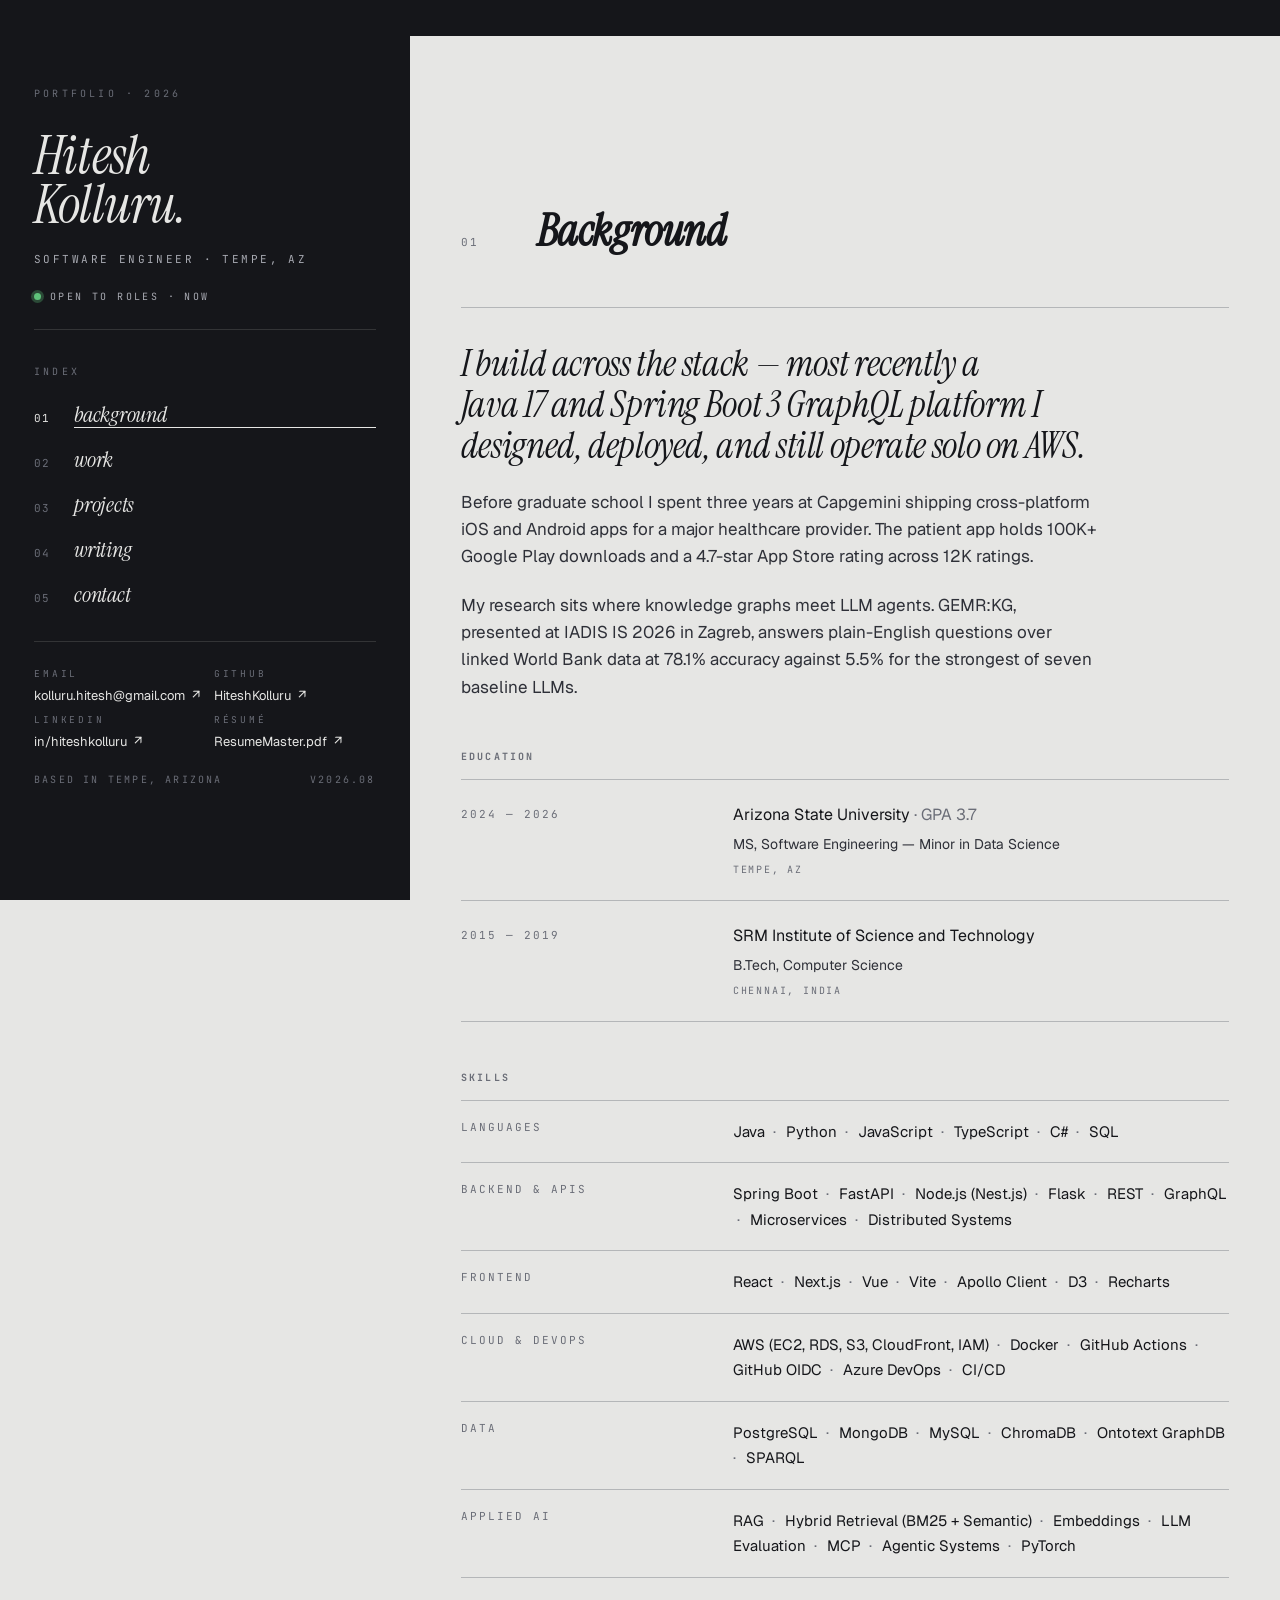
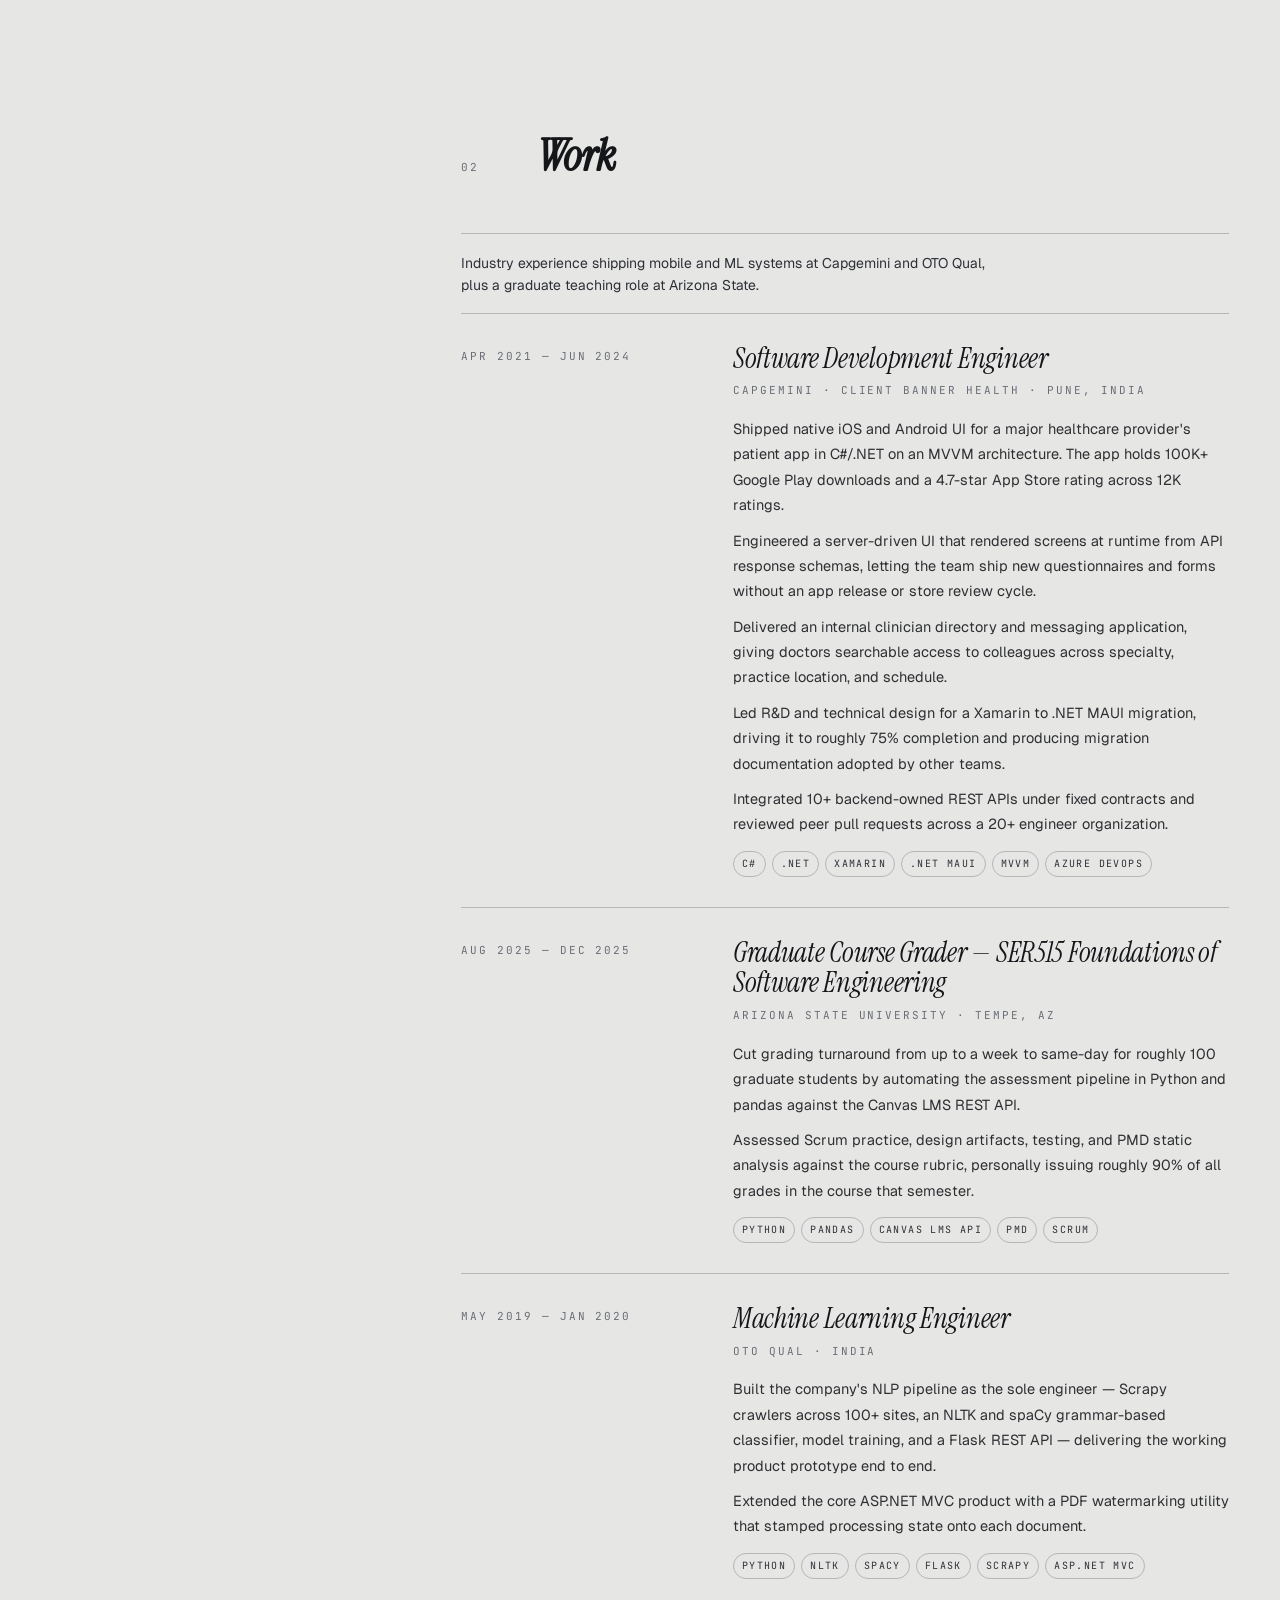
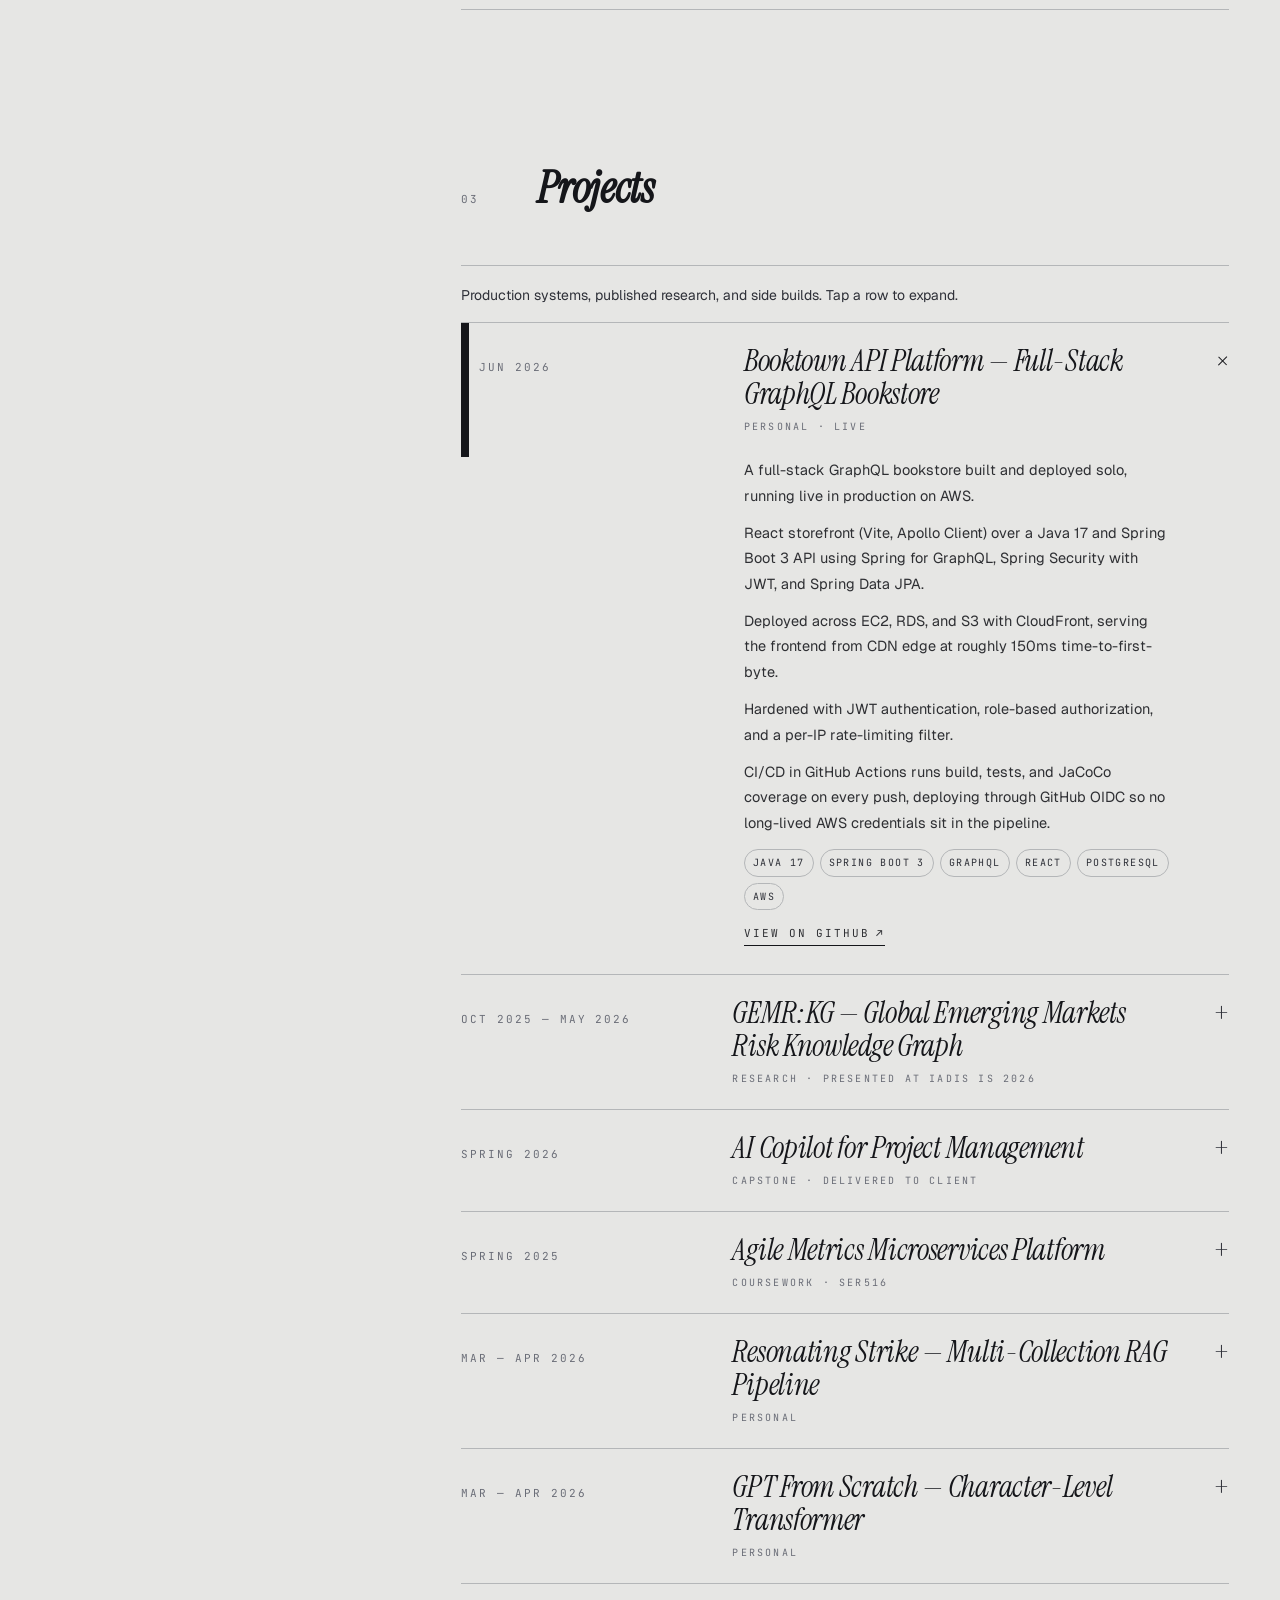
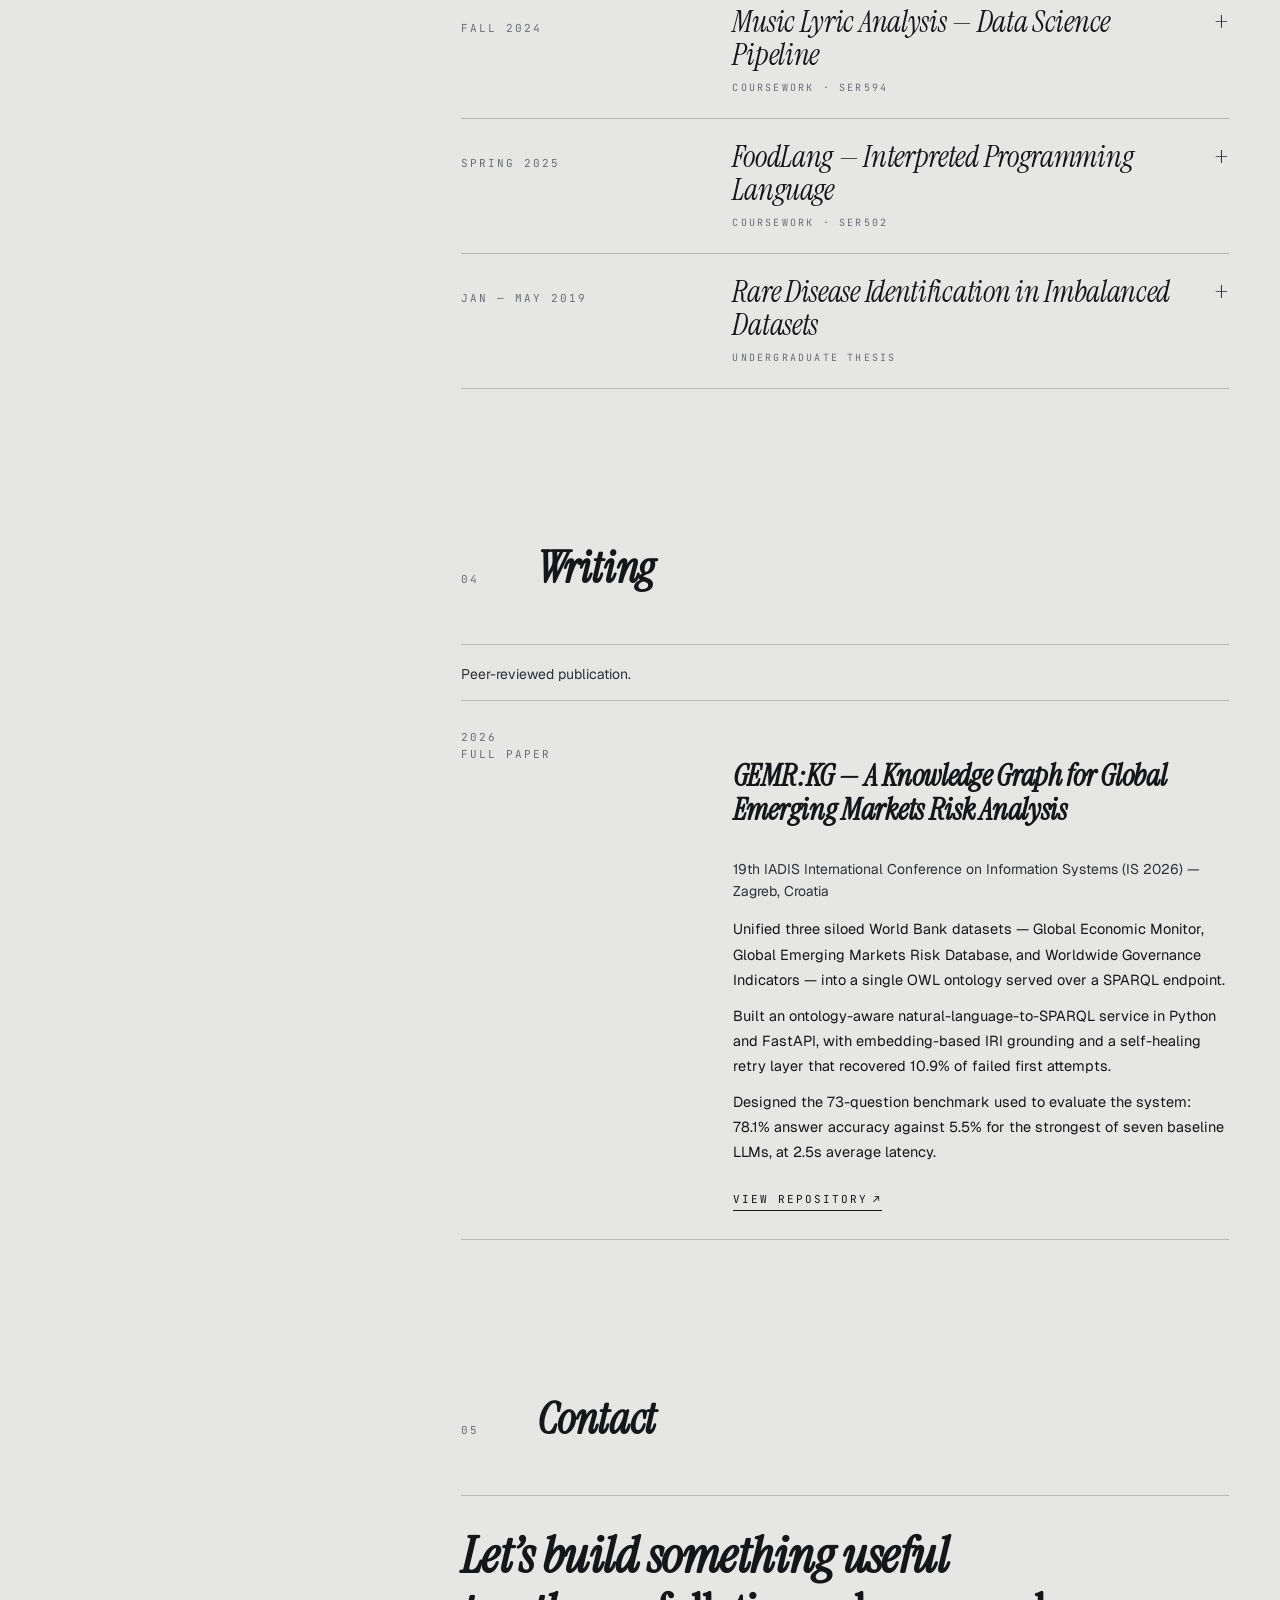
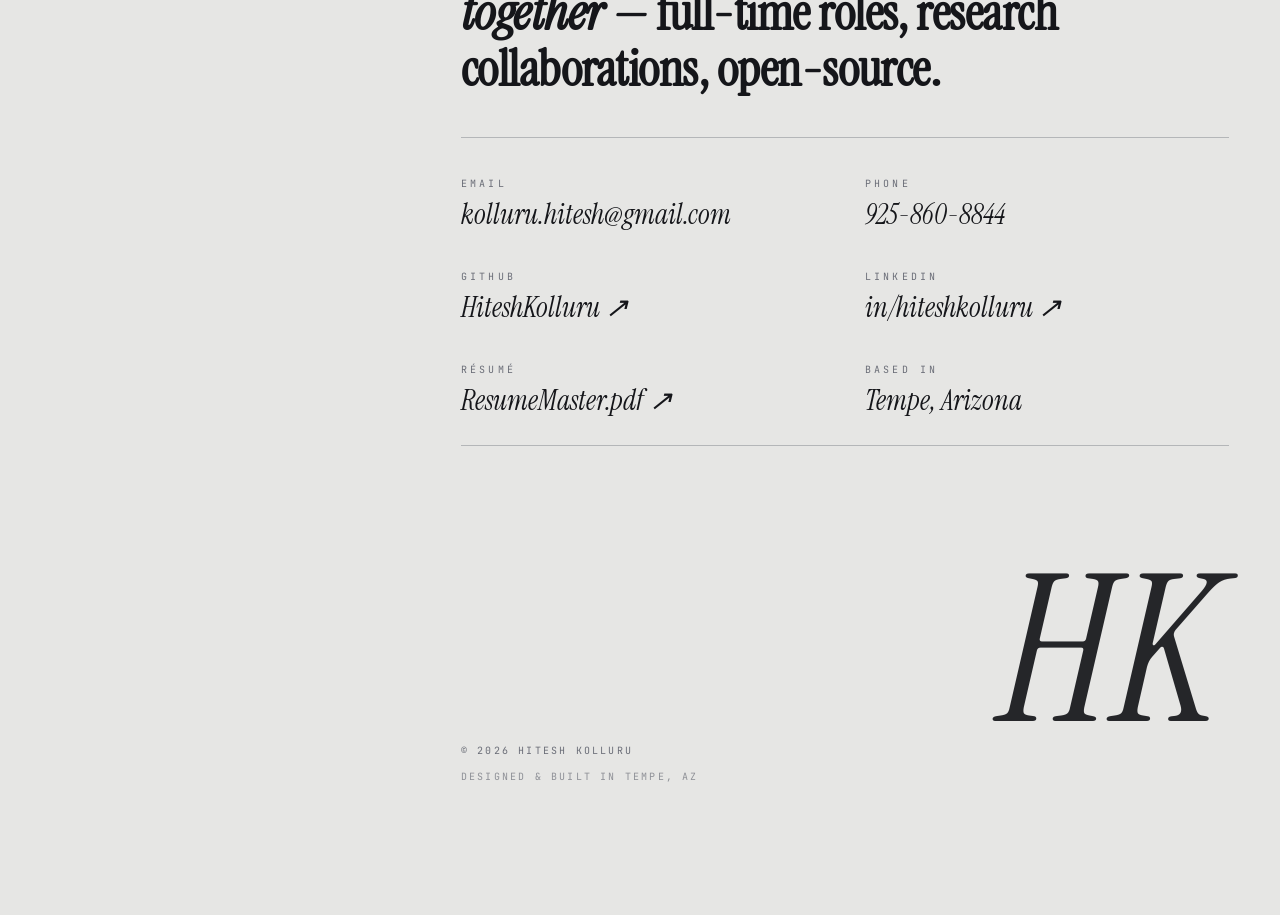
==== commit 587183a6: "Narrow the rail, stop it clipping, and tighten the Background section - Rail was 42% wide (max 560px" ====
--- a/index.html
+++ b/index.html
@@ -1 +1 @@
-<!DOCTYPE html><html lang="en" data-palette="slate" data-type="instrument"><head><meta charSet="utf-8"/><meta name="viewport" content="width=device-width, initial-scale=1"/><link rel="stylesheet" href="/_next/static/chunks/0zrbidz1lzxc3.css" data-precedence="next"/><link rel="preload" as="script" fetchPriority="low" href="/_next/static/chunks/0oty2at4q51ch.js"/><script src="/_next/static/chunks/0phkp7_n6r3y2.js" async=""></script><script src="/_next/static/chunks/0-8wtv01ob23z.js" async=""></script><script src="/_next/static/chunks/turbopack-0ormxoxj0k2~~.js" async=""></script><script src="/_next/static/chunks/0-ovm9fffygbp.js" async=""></script><script src="/_next/static/chunks/13vbziav5bygs.js" async=""></script><link rel="preload" href="https://fonts.googleapis.com/css2?family=Instrument+Serif:ital@0;1&amp;family=Newsreader:ital,opsz,wght@0,6..72,300..700;1,6..72,300..700&amp;family=EB+Garamond:ital,wght@0,400..800;1,400..800&amp;family=Bricolage+Grotesque:opsz,wght@12..96,400..700&amp;family=Geist:wght@300..700&amp;family=Geist+Mono:wght@400..600&amp;family=IBM+Plex+Sans:wght@300..600&amp;family=JetBrains+Mono:wght@400..600&amp;display=swap" as="style"/><link rel="preconnect" href="https://fonts.googleapis.com"/><link rel="preconnect" href="https://fonts.gstatic.com" crossorigin=""/><title>Hitesh Kolluru — Software Engineer</title><meta name="description" content="Hitesh Kolluru — software engineer. Backend systems, knowledge graphs, LLM-powered tooling. MS Software Engineering, Arizona State University."/><link rel="icon" href="/icon.svg?icon.0oac_0v3xavol.svg" sizes="any" type="image/svg+xml"/><link rel="stylesheet" href="https://fonts.googleapis.com/css2?family=Instrument+Serif:ital@0;1&amp;family=Newsreader:ital,opsz,wght@0,6..72,300..700;1,6..72,300..700&amp;family=EB+Garamond:ital,wght@0,400..800;1,400..800&amp;family=Bricolage+Grotesque:opsz,wght@12..96,400..700&amp;family=Geist:wght@300..700&amp;family=Geist+Mono:wght@400..600&amp;family=IBM+Plex+Sans:wght@300..600&amp;family=JetBrains+Mono:wght@400..600&amp;display=swap"/><script src="/_next/static/chunks/03~yq9q893hmn.js" noModule=""></script></head><body class="loading"><div hidden=""><!--$--><!--/$--></div><div class="loader" aria-hidden="false"><div class="loader-stage"><p class="loader-meta">Portfolio · 2026 — Hitesh Kolluru</p><h1 class="loader-name"><span class="loader-caret"></span></h1><p class="loader-tag ">Software Engineer · Tempe, Arizona</p></div></div><div class="bar"><div class="bar-left"><span class="bar-dot" aria-hidden="true"></span><span>HK<span class="bar-hide-sm"> · Portfolio · v2026.08</span></span></div><span class="bar-status bar-hide-sm">Available now — Full-time SWE roles</span><div class="bar-right"><a href="#contact">Contact ↓</a></div></div><aside class="rail" aria-label="About panel"><p class="eyebrow">Portfolio · 2026</p><h1 class="rail-name">Hitesh<br/>Kolluru.</h1><p class="rail-role">Software Engineer<!-- --> · Tempe, AZ</p><div class="rail-status"><span class="status-dot"></span>Open to roles · Now</div><div class="rail-divider"></div><nav class="rail-nav" aria-label="Sections"><p class="eyebrow">Index</p><ul><li data-active="true"><span class="num">01</span><a href="#background">background</a></li><li data-active="false"><span class="num">02</span><a href="#work">work</a></li><li data-active="false"><span class="num">03</span><a href="#projects">projects</a></li><li data-active="false"><span class="num">04</span><a href="#writing">writing</a></li><li data-active="false"><span class="num">05</span><a href="#contact">contact</a></li></ul></nav><div class="rail-divider"></div><div class="rail-contact"><div class="pair"><span class="label">Email</span><a href="mailto:kolluru.hitesh@gmail.com">kolluru.hitesh@gmail.com<!-- --> <span class="arr">↗</span></a></div><div class="pair"><span class="label">GitHub</span><a href="https://github.com/HiteshKolluru" target="_blank" rel="noopener noreferrer">HiteshKolluru <span class="arr">↗</span></a></div><div class="pair"><span class="label">LinkedIn</span><a href="https://www.linkedin.com/in/hiteshkolluru/" target="_blank" rel="noopener noreferrer">in/hiteshkolluru <span class="arr">↗</span></a></div><div class="pair"><span class="label">Résumé</span><a href="/ResumeMaster.pdf" target="_blank" rel="noopener noreferrer">ResumeMaster.pdf <span class="arr">↗</span></a></div></div><div class="rail-meta"><span>Based in <!-- -->Tempe, Arizona</span><span>v2026.08</span></div></aside><main class="main"><div class="main-inner"><section id="background" class="section"><div class="reveal "><header class="section-head" data-has-meta="false"><span class="section-num">01</span><h2 class="section-label">Background</h2></header></div><div class="reveal "><p class="lede">I build across the stack. Most recently that meant a Java 17 and Spring Boot 3 GraphQL platform I designed, deployed, and still operate solo on AWS, with keyless CI/CD through GitHub OIDC.</p></div><div class="reveal "><p class="intro-body">Before graduate school I spent three years at Capgemini shipping cross-platform iOS and Android apps for a major healthcare provider. The patient app holds 100K+ Google Play downloads and a 4.7-star App Store rating across 12K ratings.</p></div><div class="reveal "><p class="intro-body">My research sits where knowledge graphs meet LLM agents. GEMR:KG, presented at IADIS IS 2026 in Zagreb, answers plain-English questions over linked World Bank data at 78.1% accuracy against 5.5% for the strongest of seven baseline LLMs.</p></div><div class="reveal "><p class="intro-body">I hold an MS in Software Engineering from Arizona State University and am open to full-time software engineering roles now.</p></div><div style="margin-top:48px"><div class="reveal "><h3 class="section-meta" style="margin-bottom:14px">Education</h3></div><ul style="list-style:none;margin:0;padding:0"><li class="hairline"><div class="row"><span class="stamp">2024 — 2026</span><div class="body"><p style="font-size:16px">Arizona State University<span style="color:var(--ink-faint)"> <!-- -->· <!-- -->GPA 3.7</span></p><p style="margin-top:6px;color:var(--ink-muted);font-size:14px">MS, Software Engineering — Minor in Data Science</p><p style="margin-top:6px;font-family:var(--font-mono);font-size:10px;letter-spacing:0.18em;text-transform:uppercase;color:var(--ink-faint)">Tempe, AZ</p></div></div></li><li class="hairline" style="border-bottom:1px solid var(--rule)"><div class="row"><span class="stamp">2015 — 2019</span><div class="body"><p style="font-size:16px">SRM Institute of Science and Technology</p><p style="margin-top:6px;color:var(--ink-muted);font-size:14px">B.Tech, Computer Science</p><p style="margin-top:6px;font-family:var(--font-mono);font-size:10px;letter-spacing:0.18em;text-transform:uppercase;color:var(--ink-faint)">Chennai, India</p></div></div></li></ul></div><div style="margin-top:48px"><div class="reveal "><h3 class="section-meta" style="margin-bottom:14px">Skills</h3></div><ul style="list-style:none;margin:0;padding:0"><li class="hairline"><div class="skills-row"><span class="label">Languages</span><span class="items"><span>Java</span><span>Python</span><span>JavaScript</span><span>TypeScript</span><span>C#</span><span>SQL</span></span></div></li><li class="hairline"><div class="skills-row"><span class="label">Backend &amp; APIs</span><span class="items"><span>Spring Boot</span><span>FastAPI</span><span>Node.js (Nest.js)</span><span>Flask</span><span>REST</span><span>GraphQL</span><span>Microservices</span><span>Distributed Systems</span></span></div></li><li class="hairline"><div class="skills-row"><span class="label">Frontend</span><span class="items"><span>React</span><span>Next.js</span><span>Vue</span><span>Vite</span><span>Apollo Client</span><span>D3</span><span>Recharts</span></span></div></li><li class="hairline"><div class="skills-row"><span class="label">Cloud &amp; DevOps</span><span class="items"><span>AWS (EC2, RDS, S3, CloudFront, IAM)</span><span>Docker</span><span>GitHub Actions</span><span>GitHub OIDC</span><span>Azure DevOps</span><span>CI/CD</span></span></div></li><li class="hairline"><div class="skills-row"><span class="label">Data</span><span class="items"><span>PostgreSQL</span><span>MongoDB</span><span>MySQL</span><span>ChromaDB</span><span>Ontotext GraphDB</span><span>SPARQL</span></span></div></li><li class="hairline" style="border-bottom:1px solid var(--rule)"><div class="skills-row"><span class="label">Applied AI</span><span class="items"><span>RAG</span><span>Hybrid Retrieval (BM25 + Semantic)</span><span>Embeddings</span><span>LLM Evaluation</span><span>MCP</span><span>Agentic Systems</span><span>PyTorch</span></span></div></li></ul></div></section><section id="work" class="section"><div class="reveal "><header class="section-head" data-has-meta="false"><span class="section-num">02</span><h2 class="section-label">Work</h2></header><p class="section-kicker">Industry experience shipping mobile and ML systems at Capgemini and OTO Qual, plus a graduate teaching role at Arizona State.</p></div><ul style="list-style:none;margin:16px 0 0;padding:0"><li class="hairline"><div class="reveal "><div class="row" style="padding:30px 0"><span class="stamp">Apr 2021 — Jun 2024</span><div class="body"><p style="font-family:var(--font-display);font-style:italic;font-size:clamp(22px, 2.4vw, 28px);line-height:1.1;letter-spacing:-0.01em;margin:0">Software Development Engineer</p><p style="margin-top:8px;font-family:var(--font-mono);font-size:11px;letter-spacing:0.18em;text-transform:uppercase;color:var(--ink-faint)">Capgemini<span> · client <!-- -->Banner Health</span> ·<!-- --> <!-- -->Pune, India</p><div style="margin-top:16px;font-size:14.5px;line-height:1.75;color:color-mix(in oklch, var(--ink) 88%, transparent);max-width:60ch"><p style="margin:0 0 10px">Shipped native iOS and Android UI for a major healthcare provider&#x27;s patient app in C#/.NET on an MVVM architecture. The app holds 100K+ Google Play downloads and a 4.7-star App Store rating across 12K ratings.</p><p style="margin:0 0 10px">Engineered a server-driven UI that rendered screens at runtime from API response schemas, letting the team ship new questionnaires and forms without an app release or store review cycle.</p><p style="margin:0 0 10px">Delivered an internal clinician directory and messaging application, giving doctors searchable access to colleagues across specialty, practice location, and schedule.</p><p style="margin:0 0 10px">Led R&amp;D and technical design for a Xamarin to .NET MAUI migration, driving it to roughly 75% completion and producing migration documentation adopted by other teams.</p><p style="margin:0 0 10px">Integrated 10+ backend-owned REST APIs under fixed contracts and reviewed peer pull requests across a 20+ engineer organization.</p></div><div class="proj-tags" style="margin-top:14px"><span class="proj-tag">C#</span><span class="proj-tag">.NET</span><span class="proj-tag">Xamarin</span><span class="proj-tag">.NET MAUI</span><span class="proj-tag">MVVM</span><span class="proj-tag">Azure DevOps</span></div></div></div></div></li><li class="hairline"><div class="reveal "><div class="row" style="padding:30px 0"><span class="stamp">Aug 2025 — Dec 2025</span><div class="body"><p style="font-family:var(--font-display);font-style:italic;font-size:clamp(22px, 2.4vw, 28px);line-height:1.1;letter-spacing:-0.01em;margin:0">Graduate Course Grader — SER515 Foundations of Software Engineering</p><p style="margin-top:8px;font-family:var(--font-mono);font-size:11px;letter-spacing:0.18em;text-transform:uppercase;color:var(--ink-faint)">Arizona State University<!-- --> ·<!-- --> <!-- -->Tempe, AZ</p><div style="margin-top:16px;font-size:14.5px;line-height:1.75;color:color-mix(in oklch, var(--ink) 88%, transparent);max-width:60ch"><p style="margin:0 0 10px">Cut grading turnaround from up to a week to same-day for roughly 100 graduate students by automating the assessment pipeline in Python and pandas against the Canvas LMS REST API.</p><p style="margin:0 0 10px">Assessed Scrum practice, design artifacts, testing, and PMD static analysis against the course rubric, personally issuing roughly 90% of all grades in the course that semester.</p></div><div class="proj-tags" style="margin-top:14px"><span class="proj-tag">Python</span><span class="proj-tag">pandas</span><span class="proj-tag">Canvas LMS API</span><span class="proj-tag">PMD</span><span class="proj-tag">Scrum</span></div></div></div></div></li><li class="hairline" style="border-bottom:1px solid var(--rule)"><div class="reveal "><div class="row" style="padding:30px 0"><span class="stamp">May 2019 — Jan 2020</span><div class="body"><p style="font-family:var(--font-display);font-style:italic;font-size:clamp(22px, 2.4vw, 28px);line-height:1.1;letter-spacing:-0.01em;margin:0">Machine Learning Engineer</p><p style="margin-top:8px;font-family:var(--font-mono);font-size:11px;letter-spacing:0.18em;text-transform:uppercase;color:var(--ink-faint)">OTO Qual<!-- --> ·<!-- --> <!-- -->India</p><div style="margin-top:16px;font-size:14.5px;line-height:1.75;color:color-mix(in oklch, var(--ink) 88%, transparent);max-width:60ch"><p style="margin:0 0 10px">Built the company&#x27;s NLP pipeline as the sole engineer — Scrapy crawlers across 100+ sites, an NLTK and spaCy grammar-based classifier, model training, and a Flask REST API — delivering the working product prototype end to end.</p><p style="margin:0 0 10px">Extended the core ASP.NET MVC product with a PDF watermarking utility that stamped processing state onto each document.</p></div><div class="proj-tags" style="margin-top:14px"><span class="proj-tag">Python</span><span class="proj-tag">NLTK</span><span class="proj-tag">spaCy</span><span class="proj-tag">Flask</span><span class="proj-tag">Scrapy</span><span class="proj-tag">ASP.NET MVC</span></div></div></div></div></li></ul></section><section id="projects" class="section"><div class="reveal "><header class="section-head" data-has-meta="false"><span class="section-num">03</span><h2 class="section-label">Projects</h2></header><p class="section-kicker">Production systems, published research, and side builds. Tap a row to expand.</p></div><ul style="list-style:none;margin:16px 0 0;padding:0"><li class="proj-row" data-open="true"><button type="button" class="proj-head" aria-expanded="true"><span class="proj-stamp">Jun 2026</span><span><span class="proj-name">Booktown API Platform — Full-Stack GraphQL Bookstore</span><span class="proj-kind">Personal · Live</span></span><span class="proj-toggle" aria-hidden="true">+</span></button><div class="proj-body"><div class="proj-body-inner"><div class="proj-body-pad"><span class="proj-spacer-l"></span><div class="proj-summary"><p>A full-stack GraphQL bookstore built and deployed solo, running live in production on AWS.</p><p>React storefront (Vite, Apollo Client) over a Java 17 and Spring Boot 3 API using Spring for GraphQL, Spring Security with JWT, and Spring Data JPA.</p><p>Deployed across EC2, RDS, and S3 with CloudFront, serving the frontend from CDN edge at roughly 150ms time-to-first-byte.</p><p>Hardened with JWT authentication, role-based authorization, and a per-IP rate-limiting filter.</p><p>CI/CD in GitHub Actions runs build, tests, and JaCoCo coverage on every push, deploying through GitHub OIDC so no long-lived AWS credentials sit in the pipeline.</p><div class="proj-tags"><span class="proj-tag">Java 17</span><span class="proj-tag">Spring Boot 3</span><span class="proj-tag">GraphQL</span><span class="proj-tag">React</span><span class="proj-tag">PostgreSQL</span><span class="proj-tag">AWS</span></div><div><a class="proj-link" href="https://github.com/HiteshKolluru/BooktownAPI_Platform" target="_blank" rel="noopener noreferrer">View on GitHub <span class="arr">↗</span></a></div></div></div></div></div></li><li class="proj-row" data-open="false"><button type="button" class="proj-head" aria-expanded="false"><span class="proj-stamp">Oct 2025 — May 2026</span><span><span class="proj-name">GEMR:KG — Global Emerging Markets Risk Knowledge Graph</span><span class="proj-kind">Research · Presented at IADIS IS 2026</span></span><span class="proj-toggle" aria-hidden="true">+</span></button><div class="proj-body"><div class="proj-body-inner"><div class="proj-body-pad"><span class="proj-spacer-l"></span><div class="proj-summary"><p>A knowledge graph that lets non-technical users query linked World Bank data in plain English, and the benchmark built to prove it works.</p><p>Led the technical implementation of a 4-person research project, unifying three siloed World Bank datasets into one OWL ontology on a SPARQL endpoint.</p><p>Natural-language-to-SPARQL service in Python and FastAPI: embedding-based IRI grounding, schema-driven prompt construction, and a self-healing retry layer recovering 10.9% of failed first attempts.</p><p>Designed the 73-question gold-standard benchmark: 78.1% answer accuracy versus 5.5% for the strongest of seven baseline LLMs, at 2.5s average latency.</p><p>React 19 frontend rendering emerging-market risk on an interactive 3D globe, with Recharts time series across six countries.</p><div class="proj-tags"><span class="proj-tag">Python</span><span class="proj-tag">FastAPI</span><span class="proj-tag">GraphDB</span><span class="proj-tag">SPARQL</span><span class="proj-tag">OWL/RDF</span><span class="proj-tag">React</span><span class="proj-tag">Docker</span><span class="proj-tag">LiteLLM</span></div><div><a class="proj-link" href="https://github.com/AGR19/GEMR-KG-Global-Emerging-Market-Risk-Knowledge-Graph" target="_blank" rel="noopener noreferrer">View on GitHub <span class="arr">↗</span></a></div></div></div></div></div></li><li class="proj-row" data-open="false"><button type="button" class="proj-head" aria-expanded="false"><span class="proj-stamp">Spring 2026</span><span><span class="proj-name">AI Copilot for Project Management</span><span class="proj-kind">Capstone · Delivered to client</span></span><span class="proj-toggle" aria-hidden="true">+</span></button><div class="proj-body"><div class="proj-body-inner"><div class="proj-body-pad"><span class="proj-spacer-l"></span><div class="proj-summary"><p>An agentic assistant that performs real project-management operations conversationally, built for a client and delivered at the close of the engagement.</p><p>Built the MCP integration as a tool registry of JSON-schema&#x27;d platform operations plus an execution layer, so the model invokes real actions through structured tool calls rather than generating free text.</p><p>Integrated with the client&#x27;s multi-tenant, JWT-secured Nest.js platform, propagating authentication so the conversational path could not exceed a user&#x27;s role permissions.</p><p>Implemented teammate name resolution, so a command naming another person resolves to that person&#x27;s actual account rather than a best guess.</p><div class="proj-tags"><span class="proj-tag">Python</span><span class="proj-tag">FastAPI</span><span class="proj-tag">MCP</span><span class="proj-tag">OpenAI</span><span class="proj-tag">Nest.js</span><span class="proj-tag">MongoDB</span><span class="proj-tag">Docker</span></div></div></div></div></div></li><li class="proj-row" data-open="false"><button type="button" class="proj-head" aria-expanded="false"><span class="proj-stamp">Spring 2025</span><span><span class="proj-name">Agile Metrics Microservices Platform</span><span class="proj-kind">Coursework · SER516</span></span><span class="proj-toggle" aria-hidden="true">+</span></button><div class="proj-body"><div class="proj-body-inner"><div class="proj-body-pad"><span class="proj-spacer-l"></span><div class="proj-summary"><p>An 18-service platform computing real-time code-quality metrics from Git history, built by six teams and integrated into one system.</p><p>Owned the Defect Density service end to end — Java and Spring Boot API, unit tests, visualization, and gateway integration.</p><p>Selected as 1 of 5 engineers from a 22-person organization to form the orchestration team, integrating 18 independently built services across Flask, FastAPI, Spring Boot, and NestJS under standardized API contracts.</p><p>Implemented client-side history caching in vanilla JavaScript, serving repeat repository views straight from browser cache with no backend round-trip.</p><div class="proj-tags"><span class="proj-tag">Java</span><span class="proj-tag">Spring Boot</span><span class="proj-tag">JavaScript</span><span class="proj-tag">Vue</span><span class="proj-tag">Docker</span><span class="proj-tag">REST</span></div></div></div></div></div></li><li class="proj-row" data-open="false"><button type="button" class="proj-head" aria-expanded="false"><span class="proj-stamp">Mar — Apr 2026</span><span><span class="proj-name">Resonating Strike — Multi-Collection RAG Pipeline</span><span class="proj-kind">Personal</span></span><span class="proj-toggle" aria-hidden="true">+</span></button><div class="proj-body"><div class="proj-body-inner"><div class="proj-body-pad"><span class="proj-spacer-l"></span><div class="proj-summary"><p>A retrieval pipeline that answers analytical questions by searching four vector collections and synthesizing one grounded answer.</p><p>Hybrid retrieval blending BM25 keyword matching with semantic vector search over 1,565 scraped comments, normalizing both ranking signals into a single relevance score.</p><p>Knowledge base assembled from Reddit and Riot&#x27;s Data Dragon API covering 40 players, 8 coaches, and 61 champions, with a cleaning pass stripping bot posts before indexing.</p><p>Generation served through both Groq (hosted) and Ollama (local), with an evaluation harness comparing retrieval configurations.</p><div class="proj-tags"><span class="proj-tag">Python</span><span class="proj-tag">ChromaDB</span><span class="proj-tag">BM25</span><span class="proj-tag">Groq</span><span class="proj-tag">Ollama</span></div><div><a class="proj-link" href="https://github.com/HiteshKolluru/ResonatingStrike" target="_blank" rel="noopener noreferrer">View on GitHub <span class="arr">↗</span></a></div></div></div></div></div></li><li class="proj-row" data-open="false"><button type="button" class="proj-head" aria-expanded="false"><span class="proj-stamp">Mar — Apr 2026</span><span><span class="proj-name">GPT From Scratch — Character-Level Transformer</span><span class="proj-kind">Personal</span></span><span class="proj-toggle" aria-hidden="true">+</span></button><div class="proj-body"><div class="proj-body-inner"><div class="proj-body-pad"><span class="proj-spacer-l"></span><div class="proj-summary"><p>A transformer implemented from first principles in PyTorch, to work from the mechanics up rather than from an API down.</p><p>Tokenizer, positional encoding, multi-head self-attention, and a 4-layer stack with 512-token context — no high-level modeling libraries.</p><p>10,000 training iterations per checkpoint across three corpora (Shakespeare, Sherlock Holmes, Lovecraft), showing how training data alone reshapes model output.</p><p>Served through a FastAPI endpoint with token-level streaming, backed by a React and D3 frontend for interactive generation.</p><div class="proj-tags"><span class="proj-tag">Python</span><span class="proj-tag">PyTorch</span><span class="proj-tag">FastAPI</span><span class="proj-tag">React</span><span class="proj-tag">D3</span></div></div></div></div></div></li><li class="proj-row" data-open="false"><button type="button" class="proj-head" aria-expanded="false"><span class="proj-stamp">Fall 2024</span><span><span class="proj-name">Music Lyric Analysis — Data Science Pipeline</span><span class="proj-kind">Coursework · SER594</span></span><span class="proj-toggle" aria-hidden="true">+</span></button><div class="proj-body"><div class="proj-body-inner"><div class="proj-body-pad"><span class="proj-spacer-l"></span><div class="proj-summary"><p>An end-to-end pipeline testing whether lyrics predict commercial and critical performance.</p><p>Reconciled three sources: Billboard Hot 100 chart data, Pitchfork review scores, and scraped artist lyrics.</p><p>Engineered features using Word2Vec embeddings and trained KMeans clustering and linear regression models against chart and sentiment outcomes.</p><p>Best classifier reached 0.75 F1 at 0.87 recall on held-out data.</p><div class="proj-tags"><span class="proj-tag">Python</span><span class="proj-tag">scikit-learn</span><span class="proj-tag">Word2Vec</span><span class="proj-tag">pandas</span></div><div><a class="proj-link" href="https://github.com/HiteshKolluru/ser594_23fc_project" target="_blank" rel="noopener noreferrer">View on GitHub <span class="arr">↗</span></a></div></div></div></div></div></li><li class="proj-row" data-open="false"><button type="button" class="proj-head" aria-expanded="false"><span class="proj-stamp">Spring 2025</span><span><span class="proj-name">FoodLang — Interpreted Programming Language</span><span class="proj-kind">Coursework · SER502</span></span><span class="proj-toggle" aria-hidden="true">+</span></button><div class="proj-body"><div class="proj-body-inner"><div class="proj-body-pad"><span class="proj-spacer-l"></span><div class="proj-summary"><p>A statically typed interpreted language with a complete tokenizer, recursive-descent parser, AST, and tree-walk interpreter.</p><p>Published a VS Code .vsix syntax-highlighting extension for the .fd format.</p><div class="proj-tags"><span class="proj-tag">Python</span><span class="proj-tag">VS Code Extension API</span></div></div></div></div></div></li><li class="proj-row" data-open="false"><button type="button" class="proj-head" aria-expanded="false"><span class="proj-stamp">Jan — May 2019</span><span><span class="proj-name">Rare Disease Identification in Imbalanced Datasets</span><span class="proj-kind">Undergraduate Thesis</span></span><span class="proj-toggle" aria-hidden="true">+</span></button><div class="proj-body"><div class="proj-body-inner"><div class="proj-body-pad"><span class="proj-spacer-l"></span><div class="proj-summary"><p>A hybrid k-means-SMOTE algorithm that clusters the minority class before generating synthetic samples.</p><p>Outperformed baseline resampling methods on the UCI Thoracic Surgery and Yeast Infection datasets, reaching 0.92 recall.</p><div class="proj-tags"><span class="proj-tag">Python</span><span class="proj-tag">scikit-learn</span><span class="proj-tag">SMOTE</span><span class="proj-tag">k-means</span></div></div></div></div></div></li></ul></section><section id="writing" class="section"><div class="reveal "><header class="section-head" data-has-meta="false"><span class="section-num">04</span><h2 class="section-label">Writing</h2></header><p class="section-kicker">Peer-reviewed publication.</p></div><article class="pub hairline" style="border-bottom:1px solid var(--rule)"><span class="pub-stamp">2026<br/>Full Paper</span><div><h3 class="pub-title">GEMR:KG — A Knowledge Graph for Global Emerging Markets Risk Analysis</h3><p class="pub-venue">19th IADIS International Conference on Information Systems (IS 2026)<!-- --> — <!-- -->Zagreb, Croatia</p><div class="pub-bullets"><p>Unified three siloed World Bank datasets — Global Economic Monitor, Global Emerging Markets Risk Database, and Worldwide Governance Indicators — into a single OWL ontology served over a SPARQL endpoint.</p><p>Built an ontology-aware natural-language-to-SPARQL service in Python and FastAPI, with embedding-based IRI grounding and a self-healing retry layer that recovered 10.9% of failed first attempts.</p><p>Designed the 73-question benchmark used to evaluate the system: 78.1% answer accuracy against 5.5% for the strongest of seven baseline LLMs, at 2.5s average latency.</p></div><div><a class="proj-link" href="https://github.com/AGR19/GEMR-KG-Global-Emerging-Market-Risk-Knowledge-Graph" target="_blank" rel="noopener noreferrer" style="margin-top:16px">View repository <span class="arr">↗</span></a></div></div></article></section><section id="contact" class="section contact"><div class="reveal "><header class="section-head" data-has-meta="false"><span class="section-num">05</span><h2 class="section-label">Contact</h2></header></div><div class="reveal "><h2 class="lede" style="margin-top:32px">Let’s build something useful together —<!-- --> <em style="font-style:normal">full-time roles, research collaborations, open-source.</em></h2></div><div class="contact-grid"><div><p class="label">Email</p><a href="mailto:kolluru.hitesh@gmail.com">kolluru.hitesh@gmail.com</a></div><div><p class="label">Phone</p><span class="val">925-860-8844</span></div><div><p class="label">GitHub</p><a href="https://github.com/HiteshKolluru" target="_blank" rel="noopener noreferrer">HiteshKolluru ↗</a></div><div><p class="label">LinkedIn</p><a href="https://www.linkedin.com/in/hiteshkolluru/" target="_blank" rel="noopener noreferrer">in/hiteshkolluru ↗</a></div><div><p class="label">Résumé</p><a href="/ResumeMaster.pdf" target="_blank" rel="noopener noreferrer">ResumeMaster.pdf ↗</a></div><div><p class="label">Based in</p><span class="val">Tempe, Arizona</span></div></div><div class="colophon"><div><p>© 2026 Hitesh Kolluru</p><p style="margin-top:4px;opacity:0.7">Designed &amp; built in Tempe, AZ</p></div><span class="glyph" aria-hidden="true">HK</span></div></section></div></main><!--$--><!--/$--><script src="/_next/static/chunks/0oty2at4q51ch.js" id="_R_" async=""></script><script>(self.__next_f=self.__next_f||[]).push([0])</script><script>self.__next_f.push([1,"1:\"$Sreact.fragment\"\n2:I[16740,[\"/_next/static/chunks/0-ovm9fffygbp.js\"],\"default\"]\n3:I[84636,[\"/_next/static/chunks/0-ovm9fffygbp.js\"],\"default\"]\n4:I[99237,[\"/_next/static/chunks/0-ovm9fffygbp.js\",\"/_next/static/chunks/13vbziav5bygs.js\"],\"default\"]\n5:I[76613,[\"/_next/static/chunks/0-ovm9fffygbp.js\",\"/_next/static/chunks/13vbziav5bygs.js\"],\"default\"]\n6:I[56261,[\"/_next/static/chunks/0-ovm9fffygbp.js\",\"/_next/static/chunks/13vbziav5bygs.js\"],\"default\"]\n7:I[25166,[\"/_next/static/chunks/0-ovm9fffygbp.js\",\"/_next/static/chunks/13vbziav5bygs.js\"],\"default\"]\n12:I[82319,[\"/_next/static/chunks/0-ovm9fffygbp.js\"],\"default\",1]\n:HL[\"/_next/static/chunks/0zrbidz1lzxc3.css\",\"style\"]\n:HL[\"https://fonts.googleapis.com/css2?family=Instrument+Serif:ital@0;1\u0026family=Newsreader:ital,opsz,wght@0,6..72,300..700;1,6..72,300..700\u0026family=EB+Garamond:ital,wght@0,400..800;1,400..800\u0026family=Bricolage+Grotesque:opsz,wght@12..96,400..700\u0026family=Geist:wght@300..700\u0026family=Geist+Mono:wght@400..600\u0026family=IBM+Plex+Sans:wght@300..600\u0026family=JetBrains+Mono:wght@400..600\u0026display=swap\",\"style\"]\n"])</script><script>self.__next_f.push([1,"0:{\"P\":null,\"c\":[\"\",\"\"],\"q\":\"\",\"i\":false,\"f\":[[[\"\",{\"children\":[\"__PAGE__\",{}]},\"$undefined\",\"$undefined\",16],[[\"$\",\"$1\",\"c\",{\"children\":[[[\"$\",\"link\",\"0\",{\"rel\":\"stylesheet\",\"href\":\"/_next/static/chunks/0zrbidz1lzxc3.css\",\"precedence\":\"next\",\"crossOrigin\":\"$undefined\",\"nonce\":\"$undefined\"}],[\"$\",\"script\",\"script-0\",{\"src\":\"/_next/static/chunks/0-ovm9fffygbp.js\",\"async\":true,\"nonce\":\"$undefined\"}]],[\"$\",\"html\",null,{\"lang\":\"en\",\"data-palette\":\"slate\",\"data-type\":\"instrument\",\"children\":[[\"$\",\"head\",null,{\"children\":[[\"$\",\"link\",null,{\"rel\":\"preconnect\",\"href\":\"https://fonts.googleapis.com\"}],[\"$\",\"link\",null,{\"rel\":\"preconnect\",\"href\":\"https://fonts.gstatic.com\",\"crossOrigin\":\"\"}],[\"$\",\"link\",null,{\"rel\":\"stylesheet\",\"href\":\"https://fonts.googleapis.com/css2?family=Instrument+Serif:ital@0;1\u0026family=Newsreader:ital,opsz,wght@0,6..72,300..700;1,6..72,300..700\u0026family=EB+Garamond:ital,wght@0,400..800;1,400..800\u0026family=Bricolage+Grotesque:opsz,wght@12..96,400..700\u0026family=Geist:wght@300..700\u0026family=Geist+Mono:wght@400..600\u0026family=IBM+Plex+Sans:wght@300..600\u0026family=JetBrains+Mono:wght@400..600\u0026display=swap\"}]]}],[\"$\",\"body\",null,{\"className\":\"loading\",\"children\":[\"$\",\"$L2\",null,{\"parallelRouterKey\":\"children\",\"error\":\"$undefined\",\"errorStyles\":\"$undefined\",\"errorScripts\":\"$undefined\",\"template\":[\"$\",\"$L3\",null,{}],\"templateStyles\":\"$undefined\",\"templateScripts\":\"$undefined\",\"notFound\":[[[\"$\",\"title\",null,{\"children\":\"404: This page could not be found.\"}],[\"$\",\"div\",null,{\"style\":{\"fontFamily\":\"system-ui,\\\"Segoe UI\\\",Roboto,Helvetica,Arial,sans-serif,\\\"Apple Color Emoji\\\",\\\"Segoe UI Emoji\\\"\",\"height\":\"100vh\",\"textAlign\":\"center\",\"display\":\"flex\",\"flexDirection\":\"column\",\"alignItems\":\"center\",\"justifyContent\":\"center\"},\"children\":[\"$\",\"div\",null,{\"children\":[[\"$\",\"style\",null,{\"dangerouslySetInnerHTML\":{\"__html\":\"body{color:#000;background:#fff;margin:0}.next-error-h1{border-right:1px solid rgba(0,0,0,.3)}@media (prefers-color-scheme:dark){body{color:#fff;background:#000}.next-error-h1{border-right:1px solid rgba(255,255,255,.3)}}\"}}],[\"$\",\"h1\",null,{\"className\":\"next-error-h1\",\"style\":{\"display\":\"inline-block\",\"margin\":\"0 20px 0 0\",\"padding\":\"0 23px 0 0\",\"fontSize\":24,\"fontWeight\":500,\"verticalAlign\":\"top\",\"lineHeight\":\"49px\"},\"children\":404}],[\"$\",\"div\",null,{\"style\":{\"display\":\"inline-block\"},\"children\":[\"$\",\"h2\",null,{\"style\":{\"fontSize\":14,\"fontWeight\":400,\"lineHeight\":\"49px\",\"margin\":0},\"children\":\"This page could not be found.\"}]}]]}]}]],[]],\"forbidden\":\"$undefined\",\"unauthorized\":\"$undefined\"}]}]]}]]}],{\"children\":[[\"$\",\"$1\",\"c\",{\"children\":[[[\"$\",\"$L4\",null,{}],[\"$\",\"$L5\",null,{}],[\"$\",\"$L6\",null,{}],[\"$\",\"main\",null,{\"className\":\"main\",\"children\":[\"$\",\"div\",null,{\"className\":\"main-inner\",\"children\":[[\"$\",\"section\",null,{\"id\":\"background\",\"className\":\"section\",\"children\":[[\"$\",\"$L7\",null,{\"children\":[[\"$\",\"header\",null,{\"className\":\"section-head\",\"data-has-meta\":\"false\",\"children\":[[\"$\",\"span\",null,{\"className\":\"section-num\",\"children\":\"01\"}],[\"$\",\"h2\",null,{\"className\":\"section-label\",\"children\":\"Background\"}],null]}],null]}],[\"$\",\"$L7\",null,{\"delay\":60,\"children\":[\"$\",\"p\",null,{\"className\":\"lede\",\"children\":\"I build across the stack. Most recently that meant a Java 17 and Spring Boot 3 GraphQL platform I designed, deployed, and still operate solo on AWS, with keyless CI/CD through GitHub OIDC.\"}]}],[[\"$\",\"$L7\",\"0\",{\"delay\":90,\"children\":[\"$\",\"p\",null,{\"className\":\"intro-body\",\"children\":\"Before graduate school I spent three years at Capgemini shipping cross-platform iOS and Android apps for a major healthcare provider. The patient app holds 100K+ Google Play downloads and a 4.7-star App Store rating across 12K ratings.\"}]}],[\"$\",\"$L7\",\"1\",{\"delay\":120,\"children\":[\"$\",\"p\",null,{\"className\":\"intro-body\",\"children\":\"My research sits where knowledge graphs meet LLM agents. GEMR:KG, presented at IADIS IS 2026 in Zagreb, answers plain-English questions over linked World Bank data at 78.1% accuracy against 5.5% for the strongest of seven baseline LLMs.\"}]}],[\"$\",\"$L7\",\"2\",{\"delay\":150,\"children\":[\"$\",\"p\",null,{\"className\":\"intro-body\",\"children\":\"I hold an MS in Software Engineering from Arizona State University and am open to full-time software engineering roles now.\"}]}]],[\"$\",\"div\",null,{\"style\":{\"marginTop\":48},\"children\":[[\"$\",\"$L7\",null,{\"children\":[\"$\",\"h3\",null,{\"className\":\"section-meta\",\"style\":{\"marginBottom\":14},\"children\":\"Education\"}]}],[\"$\",\"ul\",null,{\"style\":{\"listStyle\":\"none\",\"margin\":0,\"padding\":0},\"children\":[\"$L8\",\"$L9\"]}]]}],\"$La\"]}],\"$Lb\",\"$Lc\",\"$Ld\",\"$Le\"]}]}]],[\"$Lf\"],\"$L10\"]}],{},null,false,null]},null,false,null],\"$L11\",false]],\"m\":\"$undefined\",\"G\":[\"$12\",[\"$L13\"]],\"S\":true,\"h\":null,\"s\":\"$undefined\",\"l\":\"$undefined\",\"p\":\"$undefined\",\"d\":\"$undefined\",\"b\":\"J-CFrRra7IkOy1TX5FFqM\"}\n"])</script><script>self.__next_f.push([1,"17:I[21324,[\"/_next/static/chunks/0-ovm9fffygbp.js\",\"/_next/static/chunks/13vbziav5bygs.js\"],\"default\"]\n18:I[18980,[\"/_next/static/chunks/0-ovm9fffygbp.js\"],\"OutletBoundary\"]\n19:\"$Sreact.suspense\"\n1b:I[18980,[\"/_next/static/chunks/0-ovm9fffygbp.js\"],\"ViewportBoundary\"]\n1d:I[18980,[\"/_next/static/chunks/0-ovm9fffygbp.js\"],\"MetadataBoundary\"]\n8:[\"$\",\"li\",\"Arizona State University\",{\"className\":\"hairline\",\"style\":\"$undefined\",\"children\":[\"$\",\"div\",null,{\"className\":\"row\",\"children\":[[\"$\",\"span\",null,{\"className\":\"stamp\",\"children\":\"2024 — 2026\"}],[\"$\",\"div\",null,{\"className\":\"body\",\"children\":[[\"$\",\"p\",null,{\"style\":{\"fontSize\":16},\"children\":[\"Arizona State University\",[\"$\",\"span\",null,{\"style\":{\"color\":\"var(--ink-faint)\"},\"children\":[\" \",\"· \",\"GPA 3.7\"]}]]}],[\"$\",\"p\",null,{\"style\":{\"marginTop\":6,\"color\":\"var(--ink-muted)\",\"fontSize\":14},\"children\":\"MS, Software Engineering — Minor in Data Science\"}],[\"$\",\"p\",null,{\"style\":{\"marginTop\":6,\"fontFamily\":\"var(--font-mono)\",\"fontSize\":10,\"letterSpacing\":\"0.18em\",\"textTransform\":\"uppercase\",\"color\":\"var(--ink-faint)\"},\"children\":\"Tempe, AZ\"}]]}]]}]}]\n9:[\"$\",\"li\",\"SRM Institute of Science and Technology\",{\"className\":\"hairline\",\"style\":{\"borderBottom\":\"1px solid var(--rule)\"},\"children\":[\"$\",\"div\",null,{\"className\":\"row\",\"children\":[[\"$\",\"span\",null,{\"className\":\"stamp\",\"children\":\"2015 — 2019\"}],[\"$\",\"div\",null,{\"className\":\"body\",\"children\":[[\"$\",\"p\",null,{\"style\":{\"fontSize\":16},\"children\":[\"SRM Institute of Science and Technology\",null]}],[\"$\",\"p\",null,{\"style\":{\"marginTop\":6,\"color\":\"var(--ink-muted)\",\"fontSize\":14},\"children\":\"B.Tech, Computer Science\"}],[\"$\",\"p\",null,{\"style\":{\"marginTop\":6,\"fontFamily\":\"var(--font-mono)\",\"fontSize\":10,\"letterSpacing\":\"0.18em\",\"textTransform\":\"uppercase\",\"color\":\"var(--ink-faint)\"},\"children\":\"Chennai, India\"}]]}]]}]}]\n"])</script><script>self.__next_f.push([1,"a:[\"$\",\"div\",null,{\"style\":{\"marginTop\":48},\"children\":[[\"$\",\"$L7\",null,{\"children\":[\"$\",\"h3\",null,{\"className\":\"section-meta\",\"style\":{\"marginBottom\":14},\"children\":\"Skills\"}]}],[\"$\",\"ul\",null,{\"style\":{\"listStyle\":\"none\",\"margin\":0,\"padding\":0},\"children\":[[\"$\",\"li\",\"Languages\",{\"className\":\"hairline\",\"style\":\"$undefined\",\"children\":[\"$\",\"div\",null,{\"className\":\"skills-row\",\"children\":[[\"$\",\"span\",null,{\"className\":\"label\",\"children\":\"Languages\"}],[\"$\",\"span\",null,{\"className\":\"items\",\"children\":[[\"$\",\"span\",\"Java\",{\"children\":\"Java\"}],[\"$\",\"span\",\"Python\",{\"children\":\"Python\"}],[\"$\",\"span\",\"JavaScript\",{\"children\":\"JavaScript\"}],[\"$\",\"span\",\"TypeScript\",{\"children\":\"TypeScript\"}],[\"$\",\"span\",\"C#\",{\"children\":\"C#\"}],[\"$\",\"span\",\"SQL\",{\"children\":\"SQL\"}]]}]]}]}],[\"$\",\"li\",\"Backend \u0026 APIs\",{\"className\":\"hairline\",\"style\":\"$undefined\",\"children\":[\"$\",\"div\",null,{\"className\":\"skills-row\",\"children\":[[\"$\",\"span\",null,{\"className\":\"label\",\"children\":\"Backend \u0026 APIs\"}],[\"$\",\"span\",null,{\"className\":\"items\",\"children\":[[\"$\",\"span\",\"Spring Boot\",{\"children\":\"Spring Boot\"}],[\"$\",\"span\",\"FastAPI\",{\"children\":\"FastAPI\"}],[\"$\",\"span\",\"Node.js (Nest.js)\",{\"children\":\"Node.js (Nest.js)\"}],[\"$\",\"span\",\"Flask\",{\"children\":\"Flask\"}],[\"$\",\"span\",\"REST\",{\"children\":\"REST\"}],[\"$\",\"span\",\"GraphQL\",{\"children\":\"GraphQL\"}],[\"$\",\"span\",\"Microservices\",{\"children\":\"Microservices\"}],[\"$\",\"span\",\"Distributed Systems\",{\"children\":\"Distributed Systems\"}]]}]]}]}],[\"$\",\"li\",\"Frontend\",{\"className\":\"hairline\",\"style\":\"$undefined\",\"children\":[\"$\",\"div\",null,{\"className\":\"skills-row\",\"children\":[[\"$\",\"span\",null,{\"className\":\"label\",\"children\":\"Frontend\"}],[\"$\",\"span\",null,{\"className\":\"items\",\"children\":[[\"$\",\"span\",\"React\",{\"children\":\"React\"}],[\"$\",\"span\",\"Next.js\",{\"children\":\"Next.js\"}],[\"$\",\"span\",\"Vue\",{\"children\":\"Vue\"}],[\"$\",\"span\",\"Vite\",{\"children\":\"Vite\"}],[\"$\",\"span\",\"Apollo Client\",{\"children\":\"Apollo Client\"}],[\"$\",\"span\",\"D3\",{\"children\":\"D3\"}],[\"$\",\"span\",\"Recharts\",{\"children\":\"Recharts\"}]]}]]}]}],[\"$\",\"li\",\"Cloud \u0026 DevOps\",{\"className\":\"hairline\",\"style\":\"$undefined\",\"children\":[\"$\",\"div\",null,{\"className\":\"skills-row\",\"children\":[[\"$\",\"span\",null,{\"className\":\"label\",\"children\":\"Cloud \u0026 DevOps\"}],[\"$\",\"span\",null,{\"className\":\"items\",\"children\":[[\"$\",\"span\",\"AWS (EC2, RDS, S3, CloudFront, IAM)\",{\"children\":\"AWS (EC2, RDS, S3, CloudFront, IAM)\"}],[\"$\",\"span\",\"Docker\",{\"children\":\"Docker\"}],[\"$\",\"span\",\"GitHub Actions\",{\"children\":\"GitHub Actions\"}],[\"$\",\"span\",\"GitHub OIDC\",{\"children\":\"GitHub OIDC\"}],[\"$\",\"span\",\"Azure DevOps\",{\"children\":\"Azure DevOps\"}],[\"$\",\"span\",\"CI/CD\",{\"children\":\"CI/CD\"}]]}]]}]}],[\"$\",\"li\",\"Data\",{\"className\":\"hairline\",\"style\":\"$undefined\",\"children\":[\"$\",\"div\",null,{\"className\":\"skills-row\",\"children\":[[\"$\",\"span\",null,{\"className\":\"label\",\"children\":\"Data\"}],[\"$\",\"span\",null,{\"className\":\"items\",\"children\":[[\"$\",\"span\",\"PostgreSQL\",{\"children\":\"PostgreSQL\"}],[\"$\",\"span\",\"MongoDB\",{\"children\":\"MongoDB\"}],[\"$\",\"span\",\"MySQL\",{\"children\":\"MySQL\"}],[\"$\",\"span\",\"ChromaDB\",{\"children\":\"ChromaDB\"}],[\"$\",\"span\",\"Ontotext GraphDB\",{\"children\":\"Ontotext GraphDB\"}],[\"$\",\"span\",\"SPARQL\",{\"children\":\"SPARQL\"}]]}]]}]}],[\"$\",\"li\",\"Applied AI\",{\"className\":\"hairline\",\"style\":{\"borderBottom\":\"1px solid var(--rule)\"},\"children\":[\"$\",\"div\",null,{\"className\":\"skills-row\",\"children\":[[\"$\",\"span\",null,{\"className\":\"label\",\"children\":\"Applied AI\"}],[\"$\",\"span\",null,{\"className\":\"items\",\"children\":[[\"$\",\"span\",\"RAG\",{\"children\":\"RAG\"}],[\"$\",\"span\",\"Hybrid Retrieval (BM25 + Semantic)\",{\"children\":\"Hybrid Retrieval (BM25 + Semantic)\"}],[\"$\",\"span\",\"Embeddings\",{\"children\":\"Embeddings\"}],[\"$\",\"span\",\"LLM Evaluation\",{\"children\":\"LLM Evaluation\"}],[\"$\",\"span\",\"MCP\",{\"children\":\"MCP\"}],[\"$\",\"span\",\"Agentic Systems\",{\"children\":\"Agentic Systems\"}],[\"$\",\"span\",\"PyTorch\",{\"children\":\"PyTorch\"}]]}]]}]}]]}]]}]\n"])</script><script>self.__next_f.push([1,"b:[\"$\",\"section\",null,{\"id\":\"work\",\"className\":\"section\",\"children\":[[\"$\",\"$L7\",null,{\"children\":[[\"$\",\"header\",null,{\"className\":\"section-head\",\"data-has-meta\":\"false\",\"children\":[[\"$\",\"span\",null,{\"className\":\"section-num\",\"children\":\"02\"}],[\"$\",\"h2\",null,{\"className\":\"section-label\",\"children\":\"Work\"}],null]}],[\"$\",\"p\",null,{\"className\":\"section-kicker\",\"children\":\"Industry experience shipping mobile and ML systems at Capgemini and OTO Qual, plus a graduate teaching role at Arizona State.\"}]]}],[\"$\",\"ul\",null,{\"style\":{\"listStyle\":\"none\",\"margin\":\"16px 0 0\",\"padding\":0},\"children\":[[\"$\",\"li\",\"Software Development EngineerCapgemini\",{\"className\":\"hairline\",\"style\":\"$undefined\",\"children\":[\"$\",\"$L7\",null,{\"children\":[\"$\",\"div\",null,{\"className\":\"row\",\"style\":{\"padding\":\"30px 0\"},\"children\":[[\"$\",\"span\",null,{\"className\":\"stamp\",\"children\":\"Apr 2021 — Jun 2024\"}],[\"$\",\"div\",null,{\"className\":\"body\",\"children\":[[\"$\",\"p\",null,{\"style\":{\"fontFamily\":\"var(--font-display)\",\"fontStyle\":\"italic\",\"fontSize\":\"clamp(22px, 2.4vw, 28px)\",\"lineHeight\":1.1,\"letterSpacing\":\"-0.01em\",\"margin\":0},\"children\":\"Software Development Engineer\"}],[\"$\",\"p\",null,{\"style\":{\"marginTop\":8,\"fontFamily\":\"var(--font-mono)\",\"fontSize\":11,\"letterSpacing\":\"0.18em\",\"textTransform\":\"uppercase\",\"color\":\"var(--ink-faint)\"},\"children\":[\"Capgemini\",[\"$\",\"span\",null,{\"children\":[\" · client \",\"Banner Health\"]}],\" ·\",\" \",\"Pune, India\"]}],[\"$\",\"div\",null,{\"style\":{\"marginTop\":16,\"fontSize\":14.5,\"lineHeight\":1.75,\"color\":\"color-mix(in oklch, var(--ink) 88%, transparent)\",\"maxWidth\":\"60ch\"},\"children\":[[\"$\",\"p\",\"0\",{\"style\":{\"margin\":\"0 0 10px\"},\"children\":\"Shipped native iOS and Android UI for a major healthcare provider's patient app in C#/.NET on an MVVM architecture. The app holds 100K+ Google Play downloads and a 4.7-star App Store rating across 12K ratings.\"}],[\"$\",\"p\",\"1\",{\"style\":{\"margin\":\"0 0 10px\"},\"children\":\"Engineered a server-driven UI that rendered screens at runtime from API response schemas, letting the team ship new questionnaires and forms without an app release or store review cycle.\"}],[\"$\",\"p\",\"2\",{\"style\":{\"margin\":\"0 0 10px\"},\"children\":\"Delivered an internal clinician directory and messaging application, giving doctors searchable access to colleagues across specialty, practice location, and schedule.\"}],[\"$\",\"p\",\"3\",{\"style\":{\"margin\":\"0 0 10px\"},\"children\":\"Led R\u0026D and technical design for a Xamarin to .NET MAUI migration, driving it to roughly 75% completion and producing migration documentation adopted by other teams.\"}],[\"$\",\"p\",\"4\",{\"style\":{\"margin\":\"0 0 10px\"},\"children\":\"Integrated 10+ backend-owned REST APIs under fixed contracts and reviewed peer pull requests across a 20+ engineer organization.\"}]]}],[\"$\",\"div\",null,{\"className\":\"proj-tags\",\"style\":{\"marginTop\":14},\"children\":[[\"$\",\"span\",\"C#\",{\"className\":\"proj-tag\",\"children\":\"C#\"}],[\"$\",\"span\",\".NET\",{\"className\":\"proj-tag\",\"children\":\".NET\"}],[\"$\",\"span\",\"Xamarin\",{\"className\":\"proj-tag\",\"children\":\"Xamarin\"}],[\"$\",\"span\",\".NET MAUI\",{\"className\":\"proj-tag\",\"children\":\".NET MAUI\"}],[\"$\",\"span\",\"MVVM\",{\"className\":\"proj-tag\",\"children\":\"MVVM\"}],[\"$\",\"span\",\"Azure DevOps\",{\"className\":\"proj-tag\",\"children\":\"Azure DevOps\"}]]}]]}]]}]}]}],[\"$\",\"li\",\"Graduate Course Grader — SER515 Foundations of Software EngineeringArizona State University\",{\"className\":\"hairline\",\"style\":\"$undefined\",\"children\":[\"$\",\"$L7\",null,{\"children\":[\"$\",\"div\",null,{\"className\":\"row\",\"style\":{\"padding\":\"30px 0\"},\"children\":[[\"$\",\"span\",null,{\"className\":\"stamp\",\"children\":\"Aug 2025 — Dec 2025\"}],[\"$\",\"div\",null,{\"className\":\"body\",\"children\":[[\"$\",\"p\",null,{\"style\":{\"fontFamily\":\"var(--font-display)\",\"fontStyle\":\"italic\",\"fontSize\":\"clamp(22px, 2.4vw, 28px)\",\"lineHeight\":1.1,\"letterSpacing\":\"-0.01em\",\"margin\":0},\"children\":\"Graduate Course Grader — SER515 Foundations of Software Engineering\"}],[\"$\",\"p\",null,{\"style\":{\"marginTop\":8,\"fontFamily\":\"var(--font-mono)\",\"fontSize\":11,\"letterSpacing\":\"0.18em\",\"textTransform\":\"uppercase\",\"color\":\"var(--ink-faint)\"},\"children\":[\"Arizona State University\",null,\" ·\",\" \",\"Tempe, AZ\"]}],[\"$\",\"div\",null,{\"style\":{\"marginTop\":16,\"fontSize\":14.5,\"lineHeight\":1.75,\"color\":\"color-mix(in oklch, var(--ink) 88%, transparent)\",\"maxWidth\":\"60ch\"},\"children\":[[\"$\",\"p\",\"0\",{\"style\":{\"margin\":\"0 0 10px\"},\"children\":\"Cut grading turnaround from up to a week to same-day for roughly 100 graduate students by automating the assessment pipeline in Python and pandas against the Canvas LMS REST API.\"}],\"$L14\"]}],\"$L15\"]}]]}]}]}],\"$L16\"]}]]}]\n"])</script><script>self.__next_f.push([1,"c:[\"$\",\"$L17\",null,{}]\n"])</script><script>self.__next_f.push([1,"d:[\"$\",\"section\",null,{\"id\":\"writing\",\"className\":\"section\",\"children\":[[\"$\",\"$L7\",null,{\"children\":[[\"$\",\"header\",null,{\"className\":\"section-head\",\"data-has-meta\":\"false\",\"children\":[[\"$\",\"span\",null,{\"className\":\"section-num\",\"children\":\"04\"}],[\"$\",\"h2\",null,{\"className\":\"section-label\",\"children\":\"Writing\"}],null]}],[\"$\",\"p\",null,{\"className\":\"section-kicker\",\"children\":\"Peer-reviewed publication.\"}]]}],[\"$\",\"article\",null,{\"className\":\"pub hairline\",\"style\":{\"borderBottom\":\"1px solid var(--rule)\"},\"children\":[[\"$\",\"span\",null,{\"className\":\"pub-stamp\",\"children\":[\"2026\",[\"$\",\"br\",null,{}],\"Full Paper\"]}],[\"$\",\"div\",null,{\"children\":[[\"$\",\"h3\",null,{\"className\":\"pub-title\",\"children\":\"GEMR:KG — A Knowledge Graph for Global Emerging Markets Risk Analysis\"}],[\"$\",\"p\",null,{\"className\":\"pub-venue\",\"children\":[\"19th IADIS International Conference on Information Systems (IS 2026)\",\" — \",\"Zagreb, Croatia\"]}],[\"$\",\"div\",null,{\"className\":\"pub-bullets\",\"children\":[[\"$\",\"p\",\"0\",{\"children\":\"Unified three siloed World Bank datasets — Global Economic Monitor, Global Emerging Markets Risk Database, and Worldwide Governance Indicators — into a single OWL ontology served over a SPARQL endpoint.\"}],[\"$\",\"p\",\"1\",{\"children\":\"Built an ontology-aware natural-language-to-SPARQL service in Python and FastAPI, with embedding-based IRI grounding and a self-healing retry layer that recovered 10.9% of failed first attempts.\"}],[\"$\",\"p\",\"2\",{\"children\":\"Designed the 73-question benchmark used to evaluate the system: 78.1% answer accuracy against 5.5% for the strongest of seven baseline LLMs, at 2.5s average latency.\"}]]}],[\"$\",\"div\",null,{\"children\":[\"$\",\"a\",null,{\"className\":\"proj-link\",\"href\":\"https://github.com/AGR19/GEMR-KG-Global-Emerging-Market-Risk-Knowledge-Graph\",\"target\":\"_blank\",\"rel\":\"noopener noreferrer\",\"style\":{\"marginTop\":16},\"children\":[\"View repository \",[\"$\",\"span\",null,{\"className\":\"arr\",\"children\":\"↗\"}]]}]}]]}]]}]]}]\n"])</script><script>self.__next_f.push([1,"e:[\"$\",\"section\",null,{\"id\":\"contact\",\"className\":\"section contact\",\"children\":[[\"$\",\"$L7\",null,{\"children\":[[\"$\",\"header\",null,{\"className\":\"section-head\",\"data-has-meta\":\"false\",\"children\":[[\"$\",\"span\",null,{\"className\":\"section-num\",\"children\":\"05\"}],[\"$\",\"h2\",null,{\"className\":\"section-label\",\"children\":\"Contact\"}],null]}],null]}],[\"$\",\"$L7\",null,{\"delay\":60,\"children\":[\"$\",\"h2\",null,{\"className\":\"lede\",\"style\":{\"marginTop\":32},\"children\":[\"Let’s build something useful together —\",\" \",[\"$\",\"em\",null,{\"style\":{\"fontStyle\":\"normal\"},\"children\":\"full-time roles, research collaborations, open-source.\"}]]}]}],[\"$\",\"div\",null,{\"className\":\"contact-grid\",\"children\":[[\"$\",\"div\",null,{\"children\":[[\"$\",\"p\",null,{\"className\":\"label\",\"children\":\"Email\"}],[\"$\",\"a\",null,{\"href\":\"mailto:kolluru.hitesh@gmail.com\",\"children\":\"kolluru.hitesh@gmail.com\"}]]}],[\"$\",\"div\",null,{\"children\":[[\"$\",\"p\",null,{\"className\":\"label\",\"children\":\"Phone\"}],[\"$\",\"span\",null,{\"className\":\"val\",\"children\":\"925-860-8844\"}]]}],[\"$\",\"div\",null,{\"children\":[[\"$\",\"p\",null,{\"className\":\"label\",\"children\":\"GitHub\"}],[\"$\",\"a\",null,{\"href\":\"https://github.com/HiteshKolluru\",\"target\":\"_blank\",\"rel\":\"noopener noreferrer\",\"children\":\"HiteshKolluru ↗\"}]]}],[\"$\",\"div\",null,{\"children\":[[\"$\",\"p\",null,{\"className\":\"label\",\"children\":\"LinkedIn\"}],[\"$\",\"a\",null,{\"href\":\"https://www.linkedin.com/in/hiteshkolluru/\",\"target\":\"_blank\",\"rel\":\"noopener noreferrer\",\"children\":\"in/hiteshkolluru ↗\"}]]}],[\"$\",\"div\",null,{\"children\":[[\"$\",\"p\",null,{\"className\":\"label\",\"children\":\"Résumé\"}],[\"$\",\"a\",null,{\"href\":\"/ResumeMaster.pdf\",\"target\":\"_blank\",\"rel\":\"noopener noreferrer\",\"children\":\"ResumeMaster.pdf ↗\"}]]}],[\"$\",\"div\",null,{\"children\":[[\"$\",\"p\",null,{\"className\":\"label\",\"children\":\"Based in\"}],[\"$\",\"span\",null,{\"className\":\"val\",\"children\":\"Tempe, Arizona\"}]]}]]}],[\"$\",\"div\",null,{\"className\":\"colophon\",\"children\":[[\"$\",\"div\",null,{\"children\":[[\"$\",\"p\",null,{\"children\":\"© 2026 Hitesh Kolluru\"}],[\"$\",\"p\",null,{\"style\":{\"marginTop\":4,\"opacity\":0.7},\"children\":\"Designed \u0026 built in Tempe, AZ\"}]]}],[\"$\",\"span\",null,{\"className\":\"glyph\",\"aria-hidden\":true,\"children\":\"HK\"}]]}]]}]\n"])</script><script>self.__next_f.push([1,"f:[\"$\",\"script\",\"script-0\",{\"src\":\"/_next/static/chunks/13vbziav5bygs.js\",\"async\":true,\"nonce\":\"$undefined\"}]\n10:[\"$\",\"$L18\",null,{\"children\":[\"$\",\"$19\",null,{\"name\":\"Next.MetadataOutlet\",\"children\":\"$@1a\"}]}]\n11:[\"$\",\"$1\",\"h\",{\"children\":[null,[\"$\",\"$L1b\",null,{\"children\":\"$L1c\"}],[\"$\",\"div\",null,{\"hidden\":true,\"children\":[\"$\",\"$L1d\",null,{\"children\":[\"$\",\"$19\",null,{\"name\":\"Next.Metadata\",\"children\":\"$L1e\"}]}]}],null]}]\n13:[\"$\",\"link\",\"0\",{\"rel\":\"stylesheet\",\"href\":\"/_next/static/chunks/0zrbidz1lzxc3.css\",\"precedence\":\"next\",\"crossOrigin\":\"$undefined\",\"nonce\":\"$undefined\"}]\n"])</script><script>self.__next_f.push([1,"14:[\"$\",\"p\",\"1\",{\"style\":{\"margin\":\"0 0 10px\"},\"children\":\"Assessed Scrum practice, design artifacts, testing, and PMD static analysis against the course rubric, personally issuing roughly 90% of all grades in the course that semester.\"}]\n15:[\"$\",\"div\",null,{\"className\":\"proj-tags\",\"style\":{\"marginTop\":14},\"children\":[[\"$\",\"span\",\"Python\",{\"className\":\"proj-tag\",\"children\":\"Python\"}],[\"$\",\"span\",\"pandas\",{\"className\":\"proj-tag\",\"children\":\"pandas\"}],[\"$\",\"span\",\"Canvas LMS API\",{\"className\":\"proj-tag\",\"children\":\"Canvas LMS API\"}],[\"$\",\"span\",\"PMD\",{\"className\":\"proj-tag\",\"children\":\"PMD\"}],[\"$\",\"span\",\"Scrum\",{\"className\":\"proj-tag\",\"children\":\"Scrum\"}]]}]\n"])</script><script>self.__next_f.push([1,"16:[\"$\",\"li\",\"Machine Learning EngineerOTO Qual\",{\"className\":\"hairline\",\"style\":{\"borderBottom\":\"1px solid var(--rule)\"},\"children\":[\"$\",\"$L7\",null,{\"children\":[\"$\",\"div\",null,{\"className\":\"row\",\"style\":{\"padding\":\"30px 0\"},\"children\":[[\"$\",\"span\",null,{\"className\":\"stamp\",\"children\":\"May 2019 — Jan 2020\"}],[\"$\",\"div\",null,{\"className\":\"body\",\"children\":[[\"$\",\"p\",null,{\"style\":{\"fontFamily\":\"var(--font-display)\",\"fontStyle\":\"italic\",\"fontSize\":\"clamp(22px, 2.4vw, 28px)\",\"lineHeight\":1.1,\"letterSpacing\":\"-0.01em\",\"margin\":0},\"children\":\"Machine Learning Engineer\"}],[\"$\",\"p\",null,{\"style\":{\"marginTop\":8,\"fontFamily\":\"var(--font-mono)\",\"fontSize\":11,\"letterSpacing\":\"0.18em\",\"textTransform\":\"uppercase\",\"color\":\"var(--ink-faint)\"},\"children\":[\"OTO Qual\",null,\" ·\",\" \",\"India\"]}],[\"$\",\"div\",null,{\"style\":{\"marginTop\":16,\"fontSize\":14.5,\"lineHeight\":1.75,\"color\":\"color-mix(in oklch, var(--ink) 88%, transparent)\",\"maxWidth\":\"60ch\"},\"children\":[[\"$\",\"p\",\"0\",{\"style\":{\"margin\":\"0 0 10px\"},\"children\":\"Built the company's NLP pipeline as the sole engineer — Scrapy crawlers across 100+ sites, an NLTK and spaCy grammar-based classifier, model training, and a Flask REST API — delivering the working product prototype end to end.\"}],[\"$\",\"p\",\"1\",{\"style\":{\"margin\":\"0 0 10px\"},\"children\":\"Extended the core ASP.NET MVC product with a PDF watermarking utility that stamped processing state onto each document.\"}]]}],[\"$\",\"div\",null,{\"className\":\"proj-tags\",\"style\":{\"marginTop\":14},\"children\":[[\"$\",\"span\",\"Python\",{\"className\":\"proj-tag\",\"children\":\"Python\"}],[\"$\",\"span\",\"NLTK\",{\"className\":\"proj-tag\",\"children\":\"NLTK\"}],[\"$\",\"span\",\"spaCy\",{\"className\":\"proj-tag\",\"children\":\"spaCy\"}],[\"$\",\"span\",\"Flask\",{\"className\":\"proj-tag\",\"children\":\"Flask\"}],[\"$\",\"span\",\"Scrapy\",{\"className\":\"proj-tag\",\"children\":\"Scrapy\"}],[\"$\",\"span\",\"ASP.NET MVC\",{\"className\":\"proj-tag\",\"children\":\"ASP.NET MVC\"}]]}]]}]]}]}]}]\n"])</script><script>self.__next_f.push([1,"1c:[[\"$\",\"meta\",\"0\",{\"charSet\":\"utf-8\"}],[\"$\",\"meta\",\"1\",{\"name\":\"viewport\",\"content\":\"width=device-width, initial-scale=1\"}]]\n"])</script><script>self.__next_f.push([1,"1f:I[61829,[\"/_next/static/chunks/0-ovm9fffygbp.js\"],\"IconMark\"]\n1a:null\n1e:[[\"$\",\"title\",\"0\",{\"children\":\"Hitesh Kolluru — Software Engineer\"}],[\"$\",\"meta\",\"1\",{\"name\":\"description\",\"content\":\"Hitesh Kolluru — software engineer. Backend systems, knowledge graphs, LLM-powered tooling. MS Software Engineering, Arizona State University.\"}],[\"$\",\"link\",\"2\",{\"rel\":\"icon\",\"href\":\"/icon.svg?icon.0oac_0v3xavol.svg\",\"sizes\":\"any\",\"type\":\"image/svg+xml\"}],[\"$\",\"$L1f\",\"3\",{}]]\n"])</script></body></html>+<!DOCTYPE html><html lang="en" data-palette="slate" data-type="instrument"><head><meta charSet="utf-8"/><meta name="viewport" content="width=device-width, initial-scale=1"/><link rel="stylesheet" href="/_next/static/chunks/0hs~dl5fzsub2.css" data-precedence="next"/><link rel="preload" as="script" fetchPriority="low" href="/_next/static/chunks/0oty2at4q51ch.js"/><script src="/_next/static/chunks/0phkp7_n6r3y2.js" async=""></script><script src="/_next/static/chunks/0-8wtv01ob23z.js" async=""></script><script src="/_next/static/chunks/turbopack-0ormxoxj0k2~~.js" async=""></script><script src="/_next/static/chunks/0-ovm9fffygbp.js" async=""></script><script src="/_next/static/chunks/0usi0umkrx5w4.js" async=""></script><link rel="preload" href="https://fonts.googleapis.com/css2?family=Instrument+Serif:ital@0;1&amp;family=Newsreader:ital,opsz,wght@0,6..72,300..700;1,6..72,300..700&amp;family=EB+Garamond:ital,wght@0,400..800;1,400..800&amp;family=Bricolage+Grotesque:opsz,wght@12..96,400..700&amp;family=Geist:wght@300..700&amp;family=Geist+Mono:wght@400..600&amp;family=IBM+Plex+Sans:wght@300..600&amp;family=JetBrains+Mono:wght@400..600&amp;display=swap" as="style"/><link rel="preconnect" href="https://fonts.googleapis.com"/><link rel="preconnect" href="https://fonts.gstatic.com" crossorigin=""/><title>Hitesh Kolluru — Software Engineer</title><meta name="description" content="Hitesh Kolluru — software engineer. Backend systems, knowledge graphs, LLM-powered tooling. MS Software Engineering, Arizona State University."/><link rel="icon" href="/icon.svg?icon.0oac_0v3xavol.svg" sizes="any" type="image/svg+xml"/><link rel="stylesheet" href="https://fonts.googleapis.com/css2?family=Instrument+Serif:ital@0;1&amp;family=Newsreader:ital,opsz,wght@0,6..72,300..700;1,6..72,300..700&amp;family=EB+Garamond:ital,wght@0,400..800;1,400..800&amp;family=Bricolage+Grotesque:opsz,wght@12..96,400..700&amp;family=Geist:wght@300..700&amp;family=Geist+Mono:wght@400..600&amp;family=IBM+Plex+Sans:wght@300..600&amp;family=JetBrains+Mono:wght@400..600&amp;display=swap"/><script src="/_next/static/chunks/03~yq9q893hmn.js" noModule=""></script></head><body class="loading"><div hidden=""><!--$--><!--/$--></div><div class="loader" aria-hidden="false"><div class="loader-stage"><p class="loader-meta">Portfolio · 2026 — Hitesh Kolluru</p><h1 class="loader-name"><span class="loader-caret"></span></h1><p class="loader-tag ">Software Engineer · Tempe, Arizona</p></div></div><div class="bar"><div class="bar-left"><span class="bar-dot" aria-hidden="true"></span><span>HK<span class="bar-hide-sm"> · Portfolio · v2026.08</span></span></div><span class="bar-status bar-hide-sm">Available now — Full-time SWE roles</span><div class="bar-right"><a href="#contact">Contact ↓</a></div></div><aside class="rail" aria-label="About panel"><p class="eyebrow">Portfolio · 2026</p><h1 class="rail-name">Hitesh<br/>Kolluru.</h1><p class="rail-role">Software Engineer<!-- --> · Tempe, AZ</p><div class="rail-status"><span class="status-dot"></span>Open to roles · Now</div><div class="rail-divider"></div><nav class="rail-nav" aria-label="Sections"><p class="eyebrow">Index</p><ul><li data-active="true"><span class="num">01</span><a href="#background">background</a></li><li data-active="false"><span class="num">02</span><a href="#work">work</a></li><li data-active="false"><span class="num">03</span><a href="#projects">projects</a></li><li data-active="false"><span class="num">04</span><a href="#writing">writing</a></li><li data-active="false"><span class="num">05</span><a href="#contact">contact</a></li></ul></nav><div class="rail-divider"></div><div class="rail-contact"><div class="pair"><span class="label">Email</span><a href="mailto:kolluru.hitesh@gmail.com">kolluru.hitesh@gmail.com<!-- --> <span class="arr">↗</span></a></div><div class="pair"><span class="label">GitHub</span><a href="https://github.com/HiteshKolluru" target="_blank" rel="noopener noreferrer">HiteshKolluru <span class="arr">↗</span></a></div><div class="pair"><span class="label">LinkedIn</span><a href="https://www.linkedin.com/in/hiteshkolluru/" target="_blank" rel="noopener noreferrer">in/hiteshkolluru <span class="arr">↗</span></a></div><div class="pair"><span class="label">Résumé</span><a href="/ResumeMaster.pdf" target="_blank" rel="noopener noreferrer">ResumeMaster.pdf <span class="arr">↗</span></a></div></div><div class="rail-meta"><span>Based in <!-- -->Tempe, Arizona</span><span>v2026.08</span></div></aside><main class="main"><div class="main-inner"><section id="background" class="section"><div class="reveal "><header class="section-head" data-has-meta="false"><span class="section-num">01</span><h2 class="section-label">Background</h2></header></div><div class="reveal "><p class="lede">I build across the stack — most recently a Java 17 and Spring Boot 3 GraphQL platform I designed, deployed, and still operate solo on AWS.</p></div><div class="reveal "><p class="intro-body">Before graduate school I spent three years at Capgemini shipping cross-platform iOS and Android apps for a major healthcare provider. The patient app holds 100K+ Google Play downloads and a 4.7-star App Store rating across 12K ratings.</p></div><div class="reveal "><p class="intro-body">My research sits where knowledge graphs meet LLM agents. GEMR:KG, presented at IADIS IS 2026 in Zagreb, answers plain-English questions over linked World Bank data at 78.1% accuracy against 5.5% for the strongest of seven baseline LLMs.</p></div><div style="margin-top:48px"><div class="reveal "><h3 class="section-meta" style="margin-bottom:14px">Education</h3></div><ul style="list-style:none;margin:0;padding:0"><li class="hairline"><div class="row"><span class="stamp">2024 — 2026</span><div class="body"><p style="font-size:16px">Arizona State University<span style="color:var(--ink-faint)"> <!-- -->· <!-- -->GPA 3.7</span></p><p style="margin-top:6px;color:var(--ink-muted);font-size:14px">MS, Software Engineering — Minor in Data Science</p><p style="margin-top:6px;font-family:var(--font-mono);font-size:10px;letter-spacing:0.18em;text-transform:uppercase;color:var(--ink-faint)">Tempe, AZ</p></div></div></li><li class="hairline" style="border-bottom:1px solid var(--rule)"><div class="row"><span class="stamp">2015 — 2019</span><div class="body"><p style="font-size:16px">SRM Institute of Science and Technology</p><p style="margin-top:6px;color:var(--ink-muted);font-size:14px">B.Tech, Computer Science</p><p style="margin-top:6px;font-family:var(--font-mono);font-size:10px;letter-spacing:0.18em;text-transform:uppercase;color:var(--ink-faint)">Chennai, India</p></div></div></li></ul></div><div style="margin-top:48px"><div class="reveal "><h3 class="section-meta" style="margin-bottom:14px">Skills</h3></div><ul style="list-style:none;margin:0;padding:0"><li class="hairline"><div class="skills-row"><span class="label">Languages</span><span class="items"><span>Java</span><span>Python</span><span>JavaScript</span><span>TypeScript</span><span>C#</span><span>SQL</span></span></div></li><li class="hairline"><div class="skills-row"><span class="label">Backend &amp; APIs</span><span class="items"><span>Spring Boot</span><span>FastAPI</span><span>Node.js (Nest.js)</span><span>Flask</span><span>REST</span><span>GraphQL</span><span>Microservices</span><span>Distributed Systems</span></span></div></li><li class="hairline"><div class="skills-row"><span class="label">Frontend</span><span class="items"><span>React</span><span>Next.js</span><span>Vue</span><span>Vite</span><span>Apollo Client</span><span>D3</span><span>Recharts</span></span></div></li><li class="hairline"><div class="skills-row"><span class="label">Cloud &amp; DevOps</span><span class="items"><span>AWS (EC2, RDS, S3, CloudFront, IAM)</span><span>Docker</span><span>GitHub Actions</span><span>GitHub OIDC</span><span>Azure DevOps</span><span>CI/CD</span></span></div></li><li class="hairline"><div class="skills-row"><span class="label">Data</span><span class="items"><span>PostgreSQL</span><span>MongoDB</span><span>MySQL</span><span>ChromaDB</span><span>Ontotext GraphDB</span><span>SPARQL</span></span></div></li><li class="hairline" style="border-bottom:1px solid var(--rule)"><div class="skills-row"><span class="label">Applied AI</span><span class="items"><span>RAG</span><span>Hybrid Retrieval (BM25 + Semantic)</span><span>Embeddings</span><span>LLM Evaluation</span><span>MCP</span><span>Agentic Systems</span><span>PyTorch</span></span></div></li></ul></div></section><section id="work" class="section"><div class="reveal "><header class="section-head" data-has-meta="false"><span class="section-num">02</span><h2 class="section-label">Work</h2></header><p class="section-kicker">Industry experience shipping mobile and ML systems at Capgemini and OTO Qual, plus a graduate teaching role at Arizona State.</p></div><ul style="list-style:none;margin:16px 0 0;padding:0"><li class="hairline"><div class="reveal "><div class="row" style="padding:30px 0"><span class="stamp">Apr 2021 — Jun 2024</span><div class="body"><p style="font-family:var(--font-display);font-style:italic;font-size:clamp(22px, 2.4vw, 28px);line-height:1.1;letter-spacing:-0.01em;margin:0">Software Development Engineer</p><p style="margin-top:8px;font-family:var(--font-mono);font-size:11px;letter-spacing:0.18em;text-transform:uppercase;color:var(--ink-faint)">Capgemini<span> · client <!-- -->Banner Health</span> ·<!-- --> <!-- -->Pune, India</p><div style="margin-top:16px;font-size:14.5px;line-height:1.75;color:color-mix(in oklch, var(--ink) 88%, transparent);max-width:60ch"><p style="margin:0 0 10px">Shipped native iOS and Android UI for a major healthcare provider&#x27;s patient app in C#/.NET on an MVVM architecture. The app holds 100K+ Google Play downloads and a 4.7-star App Store rating across 12K ratings.</p><p style="margin:0 0 10px">Engineered a server-driven UI that rendered screens at runtime from API response schemas, letting the team ship new questionnaires and forms without an app release or store review cycle.</p><p style="margin:0 0 10px">Delivered an internal clinician directory and messaging application, giving doctors searchable access to colleagues across specialty, practice location, and schedule.</p><p style="margin:0 0 10px">Led R&amp;D and technical design for a Xamarin to .NET MAUI migration, driving it to roughly 75% completion and producing migration documentation adopted by other teams.</p><p style="margin:0 0 10px">Integrated 10+ backend-owned REST APIs under fixed contracts and reviewed peer pull requests across a 20+ engineer organization.</p></div><div class="proj-tags" style="margin-top:14px"><span class="proj-tag">C#</span><span class="proj-tag">.NET</span><span class="proj-tag">Xamarin</span><span class="proj-tag">.NET MAUI</span><span class="proj-tag">MVVM</span><span class="proj-tag">Azure DevOps</span></div></div></div></div></li><li class="hairline"><div class="reveal "><div class="row" style="padding:30px 0"><span class="stamp">Aug 2025 — Dec 2025</span><div class="body"><p style="font-family:var(--font-display);font-style:italic;font-size:clamp(22px, 2.4vw, 28px);line-height:1.1;letter-spacing:-0.01em;margin:0">Graduate Course Grader — SER515 Foundations of Software Engineering</p><p style="margin-top:8px;font-family:var(--font-mono);font-size:11px;letter-spacing:0.18em;text-transform:uppercase;color:var(--ink-faint)">Arizona State University<!-- --> ·<!-- --> <!-- -->Tempe, AZ</p><div style="margin-top:16px;font-size:14.5px;line-height:1.75;color:color-mix(in oklch, var(--ink) 88%, transparent);max-width:60ch"><p style="margin:0 0 10px">Cut grading turnaround from up to a week to same-day for roughly 100 graduate students by automating the assessment pipeline in Python and pandas against the Canvas LMS REST API.</p><p style="margin:0 0 10px">Assessed Scrum practice, design artifacts, testing, and PMD static analysis against the course rubric, personally issuing roughly 90% of all grades in the course that semester.</p></div><div class="proj-tags" style="margin-top:14px"><span class="proj-tag">Python</span><span class="proj-tag">pandas</span><span class="proj-tag">Canvas LMS API</span><span class="proj-tag">PMD</span><span class="proj-tag">Scrum</span></div></div></div></div></li><li class="hairline" style="border-bottom:1px solid var(--rule)"><div class="reveal "><div class="row" style="padding:30px 0"><span class="stamp">May 2019 — Jan 2020</span><div class="body"><p style="font-family:var(--font-display);font-style:italic;font-size:clamp(22px, 2.4vw, 28px);line-height:1.1;letter-spacing:-0.01em;margin:0">Machine Learning Engineer</p><p style="margin-top:8px;font-family:var(--font-mono);font-size:11px;letter-spacing:0.18em;text-transform:uppercase;color:var(--ink-faint)">OTO Qual<!-- --> ·<!-- --> <!-- -->India</p><div style="margin-top:16px;font-size:14.5px;line-height:1.75;color:color-mix(in oklch, var(--ink) 88%, transparent);max-width:60ch"><p style="margin:0 0 10px">Built the company&#x27;s NLP pipeline as the sole engineer — Scrapy crawlers across 100+ sites, an NLTK and spaCy grammar-based classifier, model training, and a Flask REST API — delivering the working product prototype end to end.</p><p style="margin:0 0 10px">Extended the core ASP.NET MVC product with a PDF watermarking utility that stamped processing state onto each document.</p></div><div class="proj-tags" style="margin-top:14px"><span class="proj-tag">Python</span><span class="proj-tag">NLTK</span><span class="proj-tag">spaCy</span><span class="proj-tag">Flask</span><span class="proj-tag">Scrapy</span><span class="proj-tag">ASP.NET MVC</span></div></div></div></div></li></ul></section><section id="projects" class="section"><div class="reveal "><header class="section-head" data-has-meta="false"><span class="section-num">03</span><h2 class="section-label">Projects</h2></header><p class="section-kicker">Production systems, published research, and side builds. Tap a row to expand.</p></div><ul style="list-style:none;margin:16px 0 0;padding:0"><li class="proj-row" data-open="true"><button type="button" class="proj-head" aria-expanded="true"><span class="proj-stamp">Jun 2026</span><span><span class="proj-name">Booktown API Platform — Full-Stack GraphQL Bookstore</span><span class="proj-kind">Personal · Live</span></span><span class="proj-toggle" aria-hidden="true">+</span></button><div class="proj-body"><div class="proj-body-inner"><div class="proj-body-pad"><span class="proj-spacer-l"></span><div class="proj-summary"><p>A full-stack GraphQL bookstore built and deployed solo, running live in production on AWS.</p><p>React storefront (Vite, Apollo Client) over a Java 17 and Spring Boot 3 API using Spring for GraphQL, Spring Security with JWT, and Spring Data JPA.</p><p>Deployed across EC2, RDS, and S3 with CloudFront, serving the frontend from CDN edge at roughly 150ms time-to-first-byte.</p><p>Hardened with JWT authentication, role-based authorization, and a per-IP rate-limiting filter.</p><p>CI/CD in GitHub Actions runs build, tests, and JaCoCo coverage on every push, deploying through GitHub OIDC so no long-lived AWS credentials sit in the pipeline.</p><div class="proj-tags"><span class="proj-tag">Java 17</span><span class="proj-tag">Spring Boot 3</span><span class="proj-tag">GraphQL</span><span class="proj-tag">React</span><span class="proj-tag">PostgreSQL</span><span class="proj-tag">AWS</span></div><div><a class="proj-link" href="https://github.com/HiteshKolluru/BooktownAPI_Platform" target="_blank" rel="noopener noreferrer">View on GitHub <span class="arr">↗</span></a></div></div></div></div></div></li><li class="proj-row" data-open="false"><button type="button" class="proj-head" aria-expanded="false"><span class="proj-stamp">Oct 2025 — May 2026</span><span><span class="proj-name">GEMR:KG — Global Emerging Markets Risk Knowledge Graph</span><span class="proj-kind">Research · Presented at IADIS IS 2026</span></span><span class="proj-toggle" aria-hidden="true">+</span></button><div class="proj-body"><div class="proj-body-inner"><div class="proj-body-pad"><span class="proj-spacer-l"></span><div class="proj-summary"><p>A knowledge graph that lets non-technical users query linked World Bank data in plain English, and the benchmark built to prove it works.</p><p>Led the technical implementation of a 4-person research project, unifying three siloed World Bank datasets into one OWL ontology on a SPARQL endpoint.</p><p>Natural-language-to-SPARQL service in Python and FastAPI: embedding-based IRI grounding, schema-driven prompt construction, and a self-healing retry layer recovering 10.9% of failed first attempts.</p><p>Designed the 73-question gold-standard benchmark: 78.1% answer accuracy versus 5.5% for the strongest of seven baseline LLMs, at 2.5s average latency.</p><p>React 19 frontend rendering emerging-market risk on an interactive 3D globe, with Recharts time series across six countries.</p><div class="proj-tags"><span class="proj-tag">Python</span><span class="proj-tag">FastAPI</span><span class="proj-tag">GraphDB</span><span class="proj-tag">SPARQL</span><span class="proj-tag">OWL/RDF</span><span class="proj-tag">React</span><span class="proj-tag">Docker</span><span class="proj-tag">LiteLLM</span></div><div><a class="proj-link" href="https://github.com/AGR19/GEMR-KG-Global-Emerging-Market-Risk-Knowledge-Graph" target="_blank" rel="noopener noreferrer">View on GitHub <span class="arr">↗</span></a></div></div></div></div></div></li><li class="proj-row" data-open="false"><button type="button" class="proj-head" aria-expanded="false"><span class="proj-stamp">Spring 2026</span><span><span class="proj-name">AI Copilot for Project Management</span><span class="proj-kind">Capstone · Delivered to client</span></span><span class="proj-toggle" aria-hidden="true">+</span></button><div class="proj-body"><div class="proj-body-inner"><div class="proj-body-pad"><span class="proj-spacer-l"></span><div class="proj-summary"><p>An agentic assistant that performs real project-management operations conversationally, built for a client and delivered at the close of the engagement.</p><p>Built the MCP integration as a tool registry of JSON-schema&#x27;d platform operations plus an execution layer, so the model invokes real actions through structured tool calls rather than generating free text.</p><p>Integrated with the client&#x27;s multi-tenant, JWT-secured Nest.js platform, propagating authentication so the conversational path could not exceed a user&#x27;s role permissions.</p><p>Implemented teammate name resolution, so a command naming another person resolves to that person&#x27;s actual account rather than a best guess.</p><div class="proj-tags"><span class="proj-tag">Python</span><span class="proj-tag">FastAPI</span><span class="proj-tag">MCP</span><span class="proj-tag">OpenAI</span><span class="proj-tag">Nest.js</span><span class="proj-tag">MongoDB</span><span class="proj-tag">Docker</span></div></div></div></div></div></li><li class="proj-row" data-open="false"><button type="button" class="proj-head" aria-expanded="false"><span class="proj-stamp">Spring 2025</span><span><span class="proj-name">Agile Metrics Microservices Platform</span><span class="proj-kind">Coursework · SER516</span></span><span class="proj-toggle" aria-hidden="true">+</span></button><div class="proj-body"><div class="proj-body-inner"><div class="proj-body-pad"><span class="proj-spacer-l"></span><div class="proj-summary"><p>An 18-service platform computing real-time code-quality metrics from Git history, built by six teams and integrated into one system.</p><p>Owned the Defect Density service end to end — Java and Spring Boot API, unit tests, visualization, and gateway integration.</p><p>Selected as 1 of 5 engineers from a 22-person organization to form the orchestration team, integrating 18 independently built services across Flask, FastAPI, Spring Boot, and NestJS under standardized API contracts.</p><p>Implemented client-side history caching in vanilla JavaScript, serving repeat repository views straight from browser cache with no backend round-trip.</p><div class="proj-tags"><span class="proj-tag">Java</span><span class="proj-tag">Spring Boot</span><span class="proj-tag">JavaScript</span><span class="proj-tag">Vue</span><span class="proj-tag">Docker</span><span class="proj-tag">REST</span></div></div></div></div></div></li><li class="proj-row" data-open="false"><button type="button" class="proj-head" aria-expanded="false"><span class="proj-stamp">Mar — Apr 2026</span><span><span class="proj-name">Resonating Strike — Multi-Collection RAG Pipeline</span><span class="proj-kind">Personal</span></span><span class="proj-toggle" aria-hidden="true">+</span></button><div class="proj-body"><div class="proj-body-inner"><div class="proj-body-pad"><span class="proj-spacer-l"></span><div class="proj-summary"><p>A retrieval pipeline that answers analytical questions by searching four vector collections and synthesizing one grounded answer.</p><p>Hybrid retrieval blending BM25 keyword matching with semantic vector search over 1,565 scraped comments, normalizing both ranking signals into a single relevance score.</p><p>Knowledge base assembled from Reddit and Riot&#x27;s Data Dragon API covering 40 players, 8 coaches, and 61 champions, with a cleaning pass stripping bot posts before indexing.</p><p>Generation served through both Groq (hosted) and Ollama (local), with an evaluation harness comparing retrieval configurations.</p><div class="proj-tags"><span class="proj-tag">Python</span><span class="proj-tag">ChromaDB</span><span class="proj-tag">BM25</span><span class="proj-tag">Groq</span><span class="proj-tag">Ollama</span></div><div><a class="proj-link" href="https://github.com/HiteshKolluru/ResonatingStrike" target="_blank" rel="noopener noreferrer">View on GitHub <span class="arr">↗</span></a></div></div></div></div></div></li><li class="proj-row" data-open="false"><button type="button" class="proj-head" aria-expanded="false"><span class="proj-stamp">Mar — Apr 2026</span><span><span class="proj-name">GPT From Scratch — Character-Level Transformer</span><span class="proj-kind">Personal</span></span><span class="proj-toggle" aria-hidden="true">+</span></button><div class="proj-body"><div class="proj-body-inner"><div class="proj-body-pad"><span class="proj-spacer-l"></span><div class="proj-summary"><p>A transformer implemented from first principles in PyTorch, to work from the mechanics up rather than from an API down.</p><p>Tokenizer, positional encoding, multi-head self-attention, and a 4-layer stack with 512-token context — no high-level modeling libraries.</p><p>10,000 training iterations per checkpoint across three corpora (Shakespeare, Sherlock Holmes, Lovecraft), showing how training data alone reshapes model output.</p><p>Served through a FastAPI endpoint with token-level streaming, backed by a React and D3 frontend for interactive generation.</p><div class="proj-tags"><span class="proj-tag">Python</span><span class="proj-tag">PyTorch</span><span class="proj-tag">FastAPI</span><span class="proj-tag">React</span><span class="proj-tag">D3</span></div></div></div></div></div></li><li class="proj-row" data-open="false"><button type="button" class="proj-head" aria-expanded="false"><span class="proj-stamp">Fall 2024</span><span><span class="proj-name">Music Lyric Analysis — Data Science Pipeline</span><span class="proj-kind">Coursework · SER594</span></span><span class="proj-toggle" aria-hidden="true">+</span></button><div class="proj-body"><div class="proj-body-inner"><div class="proj-body-pad"><span class="proj-spacer-l"></span><div class="proj-summary"><p>An end-to-end pipeline testing whether lyrics predict commercial and critical performance.</p><p>Reconciled three sources: Billboard Hot 100 chart data, Pitchfork review scores, and scraped artist lyrics.</p><p>Engineered features using Word2Vec embeddings and trained KMeans clustering and linear regression models against chart and sentiment outcomes.</p><p>Best classifier reached 0.75 F1 at 0.87 recall on held-out data.</p><div class="proj-tags"><span class="proj-tag">Python</span><span class="proj-tag">scikit-learn</span><span class="proj-tag">Word2Vec</span><span class="proj-tag">pandas</span></div><div><a class="proj-link" href="https://github.com/HiteshKolluru/ser594_23fc_project" target="_blank" rel="noopener noreferrer">View on GitHub <span class="arr">↗</span></a></div></div></div></div></div></li><li class="proj-row" data-open="false"><button type="button" class="proj-head" aria-expanded="false"><span class="proj-stamp">Spring 2025</span><span><span class="proj-name">FoodLang — Interpreted Programming Language</span><span class="proj-kind">Coursework · SER502</span></span><span class="proj-toggle" aria-hidden="true">+</span></button><div class="proj-body"><div class="proj-body-inner"><div class="proj-body-pad"><span class="proj-spacer-l"></span><div class="proj-summary"><p>A statically typed interpreted language with a complete tokenizer, recursive-descent parser, AST, and tree-walk interpreter.</p><p>Published a VS Code .vsix syntax-highlighting extension for the .fd format.</p><div class="proj-tags"><span class="proj-tag">Python</span><span class="proj-tag">VS Code Extension API</span></div></div></div></div></div></li><li class="proj-row" data-open="false"><button type="button" class="proj-head" aria-expanded="false"><span class="proj-stamp">Jan — May 2019</span><span><span class="proj-name">Rare Disease Identification in Imbalanced Datasets</span><span class="proj-kind">Undergraduate Thesis</span></span><span class="proj-toggle" aria-hidden="true">+</span></button><div class="proj-body"><div class="proj-body-inner"><div class="proj-body-pad"><span class="proj-spacer-l"></span><div class="proj-summary"><p>A hybrid k-means-SMOTE algorithm that clusters the minority class before generating synthetic samples.</p><p>Outperformed baseline resampling methods on the UCI Thoracic Surgery and Yeast Infection datasets, reaching 0.92 recall.</p><div class="proj-tags"><span class="proj-tag">Python</span><span class="proj-tag">scikit-learn</span><span class="proj-tag">SMOTE</span><span class="proj-tag">k-means</span></div></div></div></div></div></li></ul></section><section id="writing" class="section"><div class="reveal "><header class="section-head" data-has-meta="false"><span class="section-num">04</span><h2 class="section-label">Writing</h2></header><p class="section-kicker">Peer-reviewed publication.</p></div><article class="pub hairline" style="border-bottom:1px solid var(--rule)"><span class="pub-stamp">2026<br/>Full Paper</span><div><h3 class="pub-title">GEMR:KG — A Knowledge Graph for Global Emerging Markets Risk Analysis</h3><p class="pub-venue">19th IADIS International Conference on Information Systems (IS 2026)<!-- --> — <!-- -->Zagreb, Croatia</p><div class="pub-bullets"><p>Unified three siloed World Bank datasets — Global Economic Monitor, Global Emerging Markets Risk Database, and Worldwide Governance Indicators — into a single OWL ontology served over a SPARQL endpoint.</p><p>Built an ontology-aware natural-language-to-SPARQL service in Python and FastAPI, with embedding-based IRI grounding and a self-healing retry layer that recovered 10.9% of failed first attempts.</p><p>Designed the 73-question benchmark used to evaluate the system: 78.1% answer accuracy against 5.5% for the strongest of seven baseline LLMs, at 2.5s average latency.</p></div><div><a class="proj-link" href="https://github.com/AGR19/GEMR-KG-Global-Emerging-Market-Risk-Knowledge-Graph" target="_blank" rel="noopener noreferrer" style="margin-top:16px">View repository <span class="arr">↗</span></a></div></div></article></section><section id="contact" class="section contact"><div class="reveal "><header class="section-head" data-has-meta="false"><span class="section-num">05</span><h2 class="section-label">Contact</h2></header></div><div class="reveal "><h2 class="lede" style="margin-top:32px">Let’s build something useful together —<!-- --> <em style="font-style:normal">full-time roles, research collaborations, open-source.</em></h2></div><div class="contact-grid"><div><p class="label">Email</p><a href="mailto:kolluru.hitesh@gmail.com">kolluru.hitesh@gmail.com</a></div><div><p class="label">Phone</p><span class="val">925-860-8844</span></div><div><p class="label">GitHub</p><a href="https://github.com/HiteshKolluru" target="_blank" rel="noopener noreferrer">HiteshKolluru ↗</a></div><div><p class="label">LinkedIn</p><a href="https://www.linkedin.com/in/hiteshkolluru/" target="_blank" rel="noopener noreferrer">in/hiteshkolluru ↗</a></div><div><p class="label">Résumé</p><a href="/ResumeMaster.pdf" target="_blank" rel="noopener noreferrer">ResumeMaster.pdf ↗</a></div><div><p class="label">Based in</p><span class="val">Tempe, Arizona</span></div></div><div class="colophon"><div><p>© 2026 Hitesh Kolluru</p><p style="margin-top:4px;opacity:0.7">Designed &amp; built in Tempe, AZ</p></div><span class="glyph" aria-hidden="true">HK</span></div></section></div></main><!--$--><!--/$--><script src="/_next/static/chunks/0oty2at4q51ch.js" id="_R_" async=""></script><script>(self.__next_f=self.__next_f||[]).push([0])</script><script>self.__next_f.push([1,"1:\"$Sreact.fragment\"\n2:I[16740,[\"/_next/static/chunks/0-ovm9fffygbp.js\"],\"default\"]\n3:I[84636,[\"/_next/static/chunks/0-ovm9fffygbp.js\"],\"default\"]\n4:I[99237,[\"/_next/static/chunks/0-ovm9fffygbp.js\",\"/_next/static/chunks/0usi0umkrx5w4.js\"],\"default\"]\n5:I[76613,[\"/_next/static/chunks/0-ovm9fffygbp.js\",\"/_next/static/chunks/0usi0umkrx5w4.js\"],\"default\"]\n6:I[56261,[\"/_next/static/chunks/0-ovm9fffygbp.js\",\"/_next/static/chunks/0usi0umkrx5w4.js\"],\"default\"]\n7:I[25166,[\"/_next/static/chunks/0-ovm9fffygbp.js\",\"/_next/static/chunks/0usi0umkrx5w4.js\"],\"default\"]\n14:I[82319,[\"/_next/static/chunks/0-ovm9fffygbp.js\"],\"default\",1]\n:HL[\"/_next/static/chunks/0hs~dl5fzsub2.css\",\"style\"]\n:HL[\"https://fonts.googleapis.com/css2?family=Instrument+Serif:ital@0;1\u0026family=Newsreader:ital,opsz,wght@0,6..72,300..700;1,6..72,300..700\u0026family=EB+Garamond:ital,wght@0,400..800;1,400..800\u0026family=Bricolage+Grotesque:opsz,wght@12..96,400..700\u0026family=Geist:wght@300..700\u0026family=Geist+Mono:wght@400..600\u0026family=IBM+Plex+Sans:wght@300..600\u0026family=JetBrains+Mono:wght@400..600\u0026display=swap\",\"style\"]\n"])</script><script>self.__next_f.push([1,"0:{\"P\":null,\"c\":[\"\",\"\"],\"q\":\"\",\"i\":false,\"f\":[[[\"\",{\"children\":[\"__PAGE__\",{}]},\"$undefined\",\"$undefined\",16],[[\"$\",\"$1\",\"c\",{\"children\":[[[\"$\",\"link\",\"0\",{\"rel\":\"stylesheet\",\"href\":\"/_next/static/chunks/0hs~dl5fzsub2.css\",\"precedence\":\"next\",\"crossOrigin\":\"$undefined\",\"nonce\":\"$undefined\"}],[\"$\",\"script\",\"script-0\",{\"src\":\"/_next/static/chunks/0-ovm9fffygbp.js\",\"async\":true,\"nonce\":\"$undefined\"}]],[\"$\",\"html\",null,{\"lang\":\"en\",\"data-palette\":\"slate\",\"data-type\":\"instrument\",\"children\":[[\"$\",\"head\",null,{\"children\":[[\"$\",\"link\",null,{\"rel\":\"preconnect\",\"href\":\"https://fonts.googleapis.com\"}],[\"$\",\"link\",null,{\"rel\":\"preconnect\",\"href\":\"https://fonts.gstatic.com\",\"crossOrigin\":\"\"}],[\"$\",\"link\",null,{\"rel\":\"stylesheet\",\"href\":\"https://fonts.googleapis.com/css2?family=Instrument+Serif:ital@0;1\u0026family=Newsreader:ital,opsz,wght@0,6..72,300..700;1,6..72,300..700\u0026family=EB+Garamond:ital,wght@0,400..800;1,400..800\u0026family=Bricolage+Grotesque:opsz,wght@12..96,400..700\u0026family=Geist:wght@300..700\u0026family=Geist+Mono:wght@400..600\u0026family=IBM+Plex+Sans:wght@300..600\u0026family=JetBrains+Mono:wght@400..600\u0026display=swap\"}]]}],[\"$\",\"body\",null,{\"className\":\"loading\",\"children\":[\"$\",\"$L2\",null,{\"parallelRouterKey\":\"children\",\"error\":\"$undefined\",\"errorStyles\":\"$undefined\",\"errorScripts\":\"$undefined\",\"template\":[\"$\",\"$L3\",null,{}],\"templateStyles\":\"$undefined\",\"templateScripts\":\"$undefined\",\"notFound\":[[[\"$\",\"title\",null,{\"children\":\"404: This page could not be found.\"}],[\"$\",\"div\",null,{\"style\":{\"fontFamily\":\"system-ui,\\\"Segoe UI\\\",Roboto,Helvetica,Arial,sans-serif,\\\"Apple Color Emoji\\\",\\\"Segoe UI Emoji\\\"\",\"height\":\"100vh\",\"textAlign\":\"center\",\"display\":\"flex\",\"flexDirection\":\"column\",\"alignItems\":\"center\",\"justifyContent\":\"center\"},\"children\":[\"$\",\"div\",null,{\"children\":[[\"$\",\"style\",null,{\"dangerouslySetInnerHTML\":{\"__html\":\"body{color:#000;background:#fff;margin:0}.next-error-h1{border-right:1px solid rgba(0,0,0,.3)}@media (prefers-color-scheme:dark){body{color:#fff;background:#000}.next-error-h1{border-right:1px solid rgba(255,255,255,.3)}}\"}}],[\"$\",\"h1\",null,{\"className\":\"next-error-h1\",\"style\":{\"display\":\"inline-block\",\"margin\":\"0 20px 0 0\",\"padding\":\"0 23px 0 0\",\"fontSize\":24,\"fontWeight\":500,\"verticalAlign\":\"top\",\"lineHeight\":\"49px\"},\"children\":404}],[\"$\",\"div\",null,{\"style\":{\"display\":\"inline-block\"},\"children\":[\"$\",\"h2\",null,{\"style\":{\"fontSize\":14,\"fontWeight\":400,\"lineHeight\":\"49px\",\"margin\":0},\"children\":\"This page could not be found.\"}]}]]}]}]],[]],\"forbidden\":\"$undefined\",\"unauthorized\":\"$undefined\"}]}]]}]]}],{\"children\":[[\"$\",\"$1\",\"c\",{\"children\":[[[\"$\",\"$L4\",null,{}],[\"$\",\"$L5\",null,{}],[\"$\",\"$L6\",null,{}],[\"$\",\"main\",null,{\"className\":\"main\",\"children\":[\"$\",\"div\",null,{\"className\":\"main-inner\",\"children\":[[\"$\",\"section\",null,{\"id\":\"background\",\"className\":\"section\",\"children\":[[\"$\",\"$L7\",null,{\"children\":[[\"$\",\"header\",null,{\"className\":\"section-head\",\"data-has-meta\":\"false\",\"children\":[[\"$\",\"span\",null,{\"className\":\"section-num\",\"children\":\"01\"}],[\"$\",\"h2\",null,{\"className\":\"section-label\",\"children\":\"Background\"}],null]}],null]}],[\"$\",\"$L7\",null,{\"delay\":60,\"children\":[\"$\",\"p\",null,{\"className\":\"lede\",\"children\":\"I build across the stack — most recently a Java 17 and Spring Boot 3 GraphQL platform I designed, deployed, and still operate solo on AWS.\"}]}],[[\"$\",\"$L7\",\"0\",{\"delay\":90,\"children\":[\"$\",\"p\",null,{\"className\":\"intro-body\",\"children\":\"Before graduate school I spent three years at Capgemini shipping cross-platform iOS and Android apps for a major healthcare provider. The patient app holds 100K+ Google Play downloads and a 4.7-star App Store rating across 12K ratings.\"}]}],[\"$\",\"$L7\",\"1\",{\"delay\":120,\"children\":[\"$\",\"p\",null,{\"className\":\"intro-body\",\"children\":\"My research sits where knowledge graphs meet LLM agents. GEMR:KG, presented at IADIS IS 2026 in Zagreb, answers plain-English questions over linked World Bank data at 78.1% accuracy against 5.5% for the strongest of seven baseline LLMs.\"}]}]],[\"$\",\"div\",null,{\"style\":{\"marginTop\":48},\"children\":[[\"$\",\"$L7\",null,{\"children\":[\"$\",\"h3\",null,{\"className\":\"section-meta\",\"style\":{\"marginBottom\":14},\"children\":\"Education\"}]}],[\"$\",\"ul\",null,{\"style\":{\"listStyle\":\"none\",\"margin\":0,\"padding\":0},\"children\":[[\"$\",\"li\",\"Arizona State University\",{\"className\":\"hairline\",\"style\":\"$undefined\",\"children\":[\"$\",\"div\",null,{\"className\":\"row\",\"children\":[[\"$\",\"span\",null,{\"className\":\"stamp\",\"children\":\"2024 — 2026\"}],[\"$\",\"div\",null,{\"className\":\"body\",\"children\":[[\"$\",\"p\",null,{\"style\":{\"fontSize\":16},\"children\":[\"Arizona State University\",\"$L8\"]}],\"$L9\",\"$La\"]}]]}]}],\"$Lb\"]}]]}],\"$Lc\"]}],\"$Ld\",\"$Le\",\"$Lf\",\"$L10\"]}]}]],[\"$L11\"],\"$L12\"]}],{},null,false,null]},null,false,null],\"$L13\",false]],\"m\":\"$undefined\",\"G\":[\"$14\",[\"$L15\"]],\"S\":true,\"h\":null,\"s\":\"$undefined\",\"l\":\"$undefined\",\"p\":\"$undefined\",\"d\":\"$undefined\",\"b\":\"PjhQ482y-w-eZ0VGHu710\"}\n"])</script><script>self.__next_f.push([1,"19:I[21324,[\"/_next/static/chunks/0-ovm9fffygbp.js\",\"/_next/static/chunks/0usi0umkrx5w4.js\"],\"default\"]\n1a:I[18980,[\"/_next/static/chunks/0-ovm9fffygbp.js\"],\"OutletBoundary\"]\n1b:\"$Sreact.suspense\"\n1d:I[18980,[\"/_next/static/chunks/0-ovm9fffygbp.js\"],\"ViewportBoundary\"]\n1f:I[18980,[\"/_next/static/chunks/0-ovm9fffygbp.js\"],\"MetadataBoundary\"]\n8:[\"$\",\"span\",null,{\"style\":{\"color\":\"var(--ink-faint)\"},\"children\":[\" \",\"· \",\"GPA 3.7\"]}]\n9:[\"$\",\"p\",null,{\"style\":{\"marginTop\":6,\"color\":\"var(--ink-muted)\",\"fontSize\":14},\"children\":\"MS, Software Engineering — Minor in Data Science\"}]\na:[\"$\",\"p\",null,{\"style\":{\"marginTop\":6,\"fontFamily\":\"var(--font-mono)\",\"fontSize\":10,\"letterSpacing\":\"0.18em\",\"textTransform\":\"uppercase\",\"color\":\"var(--ink-faint)\"},\"children\":\"Tempe, AZ\"}]\nb:[\"$\",\"li\",\"SRM Institute of Science and Technology\",{\"className\":\"hairline\",\"style\":{\"borderBottom\":\"1px solid var(--rule)\"},\"children\":[\"$\",\"div\",null,{\"className\":\"row\",\"children\":[[\"$\",\"span\",null,{\"className\":\"stamp\",\"children\":\"2015 — 2019\"}],[\"$\",\"div\",null,{\"className\":\"body\",\"children\":[[\"$\",\"p\",null,{\"style\":{\"fontSize\":16},\"children\":[\"SRM Institute of Science and Technology\",null]}],[\"$\",\"p\",null,{\"style\":{\"marginTop\":6,\"color\":\"var(--ink-muted)\",\"fontSize\":14},\"children\":\"B.Tech, Computer Science\"}],[\"$\",\"p\",null,{\"style\":{\"marginTop\":6,\"fontFamily\":\"var(--font-mono)\",\"fontSize\":10,\"letterSpacing\":\"0.18em\",\"textTransform\":\"uppercase\",\"color\":\"var(--ink-faint)\"},\"children\":\"Chennai, India\"}]]}]]}]}]\n"])</script><script>self.__next_f.push([1,"c:[\"$\",\"div\",null,{\"style\":{\"marginTop\":48},\"children\":[[\"$\",\"$L7\",null,{\"children\":[\"$\",\"h3\",null,{\"className\":\"section-meta\",\"style\":{\"marginBottom\":14},\"children\":\"Skills\"}]}],[\"$\",\"ul\",null,{\"style\":{\"listStyle\":\"none\",\"margin\":0,\"padding\":0},\"children\":[[\"$\",\"li\",\"Languages\",{\"className\":\"hairline\",\"style\":\"$undefined\",\"children\":[\"$\",\"div\",null,{\"className\":\"skills-row\",\"children\":[[\"$\",\"span\",null,{\"className\":\"label\",\"children\":\"Languages\"}],[\"$\",\"span\",null,{\"className\":\"items\",\"children\":[[\"$\",\"span\",\"Java\",{\"children\":\"Java\"}],[\"$\",\"span\",\"Python\",{\"children\":\"Python\"}],[\"$\",\"span\",\"JavaScript\",{\"children\":\"JavaScript\"}],[\"$\",\"span\",\"TypeScript\",{\"children\":\"TypeScript\"}],[\"$\",\"span\",\"C#\",{\"children\":\"C#\"}],[\"$\",\"span\",\"SQL\",{\"children\":\"SQL\"}]]}]]}]}],[\"$\",\"li\",\"Backend \u0026 APIs\",{\"className\":\"hairline\",\"style\":\"$undefined\",\"children\":[\"$\",\"div\",null,{\"className\":\"skills-row\",\"children\":[[\"$\",\"span\",null,{\"className\":\"label\",\"children\":\"Backend \u0026 APIs\"}],[\"$\",\"span\",null,{\"className\":\"items\",\"children\":[[\"$\",\"span\",\"Spring Boot\",{\"children\":\"Spring Boot\"}],[\"$\",\"span\",\"FastAPI\",{\"children\":\"FastAPI\"}],[\"$\",\"span\",\"Node.js (Nest.js)\",{\"children\":\"Node.js (Nest.js)\"}],[\"$\",\"span\",\"Flask\",{\"children\":\"Flask\"}],[\"$\",\"span\",\"REST\",{\"children\":\"REST\"}],[\"$\",\"span\",\"GraphQL\",{\"children\":\"GraphQL\"}],[\"$\",\"span\",\"Microservices\",{\"children\":\"Microservices\"}],[\"$\",\"span\",\"Distributed Systems\",{\"children\":\"Distributed Systems\"}]]}]]}]}],[\"$\",\"li\",\"Frontend\",{\"className\":\"hairline\",\"style\":\"$undefined\",\"children\":[\"$\",\"div\",null,{\"className\":\"skills-row\",\"children\":[[\"$\",\"span\",null,{\"className\":\"label\",\"children\":\"Frontend\"}],[\"$\",\"span\",null,{\"className\":\"items\",\"children\":[[\"$\",\"span\",\"React\",{\"children\":\"React\"}],[\"$\",\"span\",\"Next.js\",{\"children\":\"Next.js\"}],[\"$\",\"span\",\"Vue\",{\"children\":\"Vue\"}],[\"$\",\"span\",\"Vite\",{\"children\":\"Vite\"}],[\"$\",\"span\",\"Apollo Client\",{\"children\":\"Apollo Client\"}],[\"$\",\"span\",\"D3\",{\"children\":\"D3\"}],[\"$\",\"span\",\"Recharts\",{\"children\":\"Recharts\"}]]}]]}]}],[\"$\",\"li\",\"Cloud \u0026 DevOps\",{\"className\":\"hairline\",\"style\":\"$undefined\",\"children\":[\"$\",\"div\",null,{\"className\":\"skills-row\",\"children\":[[\"$\",\"span\",null,{\"className\":\"label\",\"children\":\"Cloud \u0026 DevOps\"}],[\"$\",\"span\",null,{\"className\":\"items\",\"children\":[[\"$\",\"span\",\"AWS (EC2, RDS, S3, CloudFront, IAM)\",{\"children\":\"AWS (EC2, RDS, S3, CloudFront, IAM)\"}],[\"$\",\"span\",\"Docker\",{\"children\":\"Docker\"}],[\"$\",\"span\",\"GitHub Actions\",{\"children\":\"GitHub Actions\"}],[\"$\",\"span\",\"GitHub OIDC\",{\"children\":\"GitHub OIDC\"}],[\"$\",\"span\",\"Azure DevOps\",{\"children\":\"Azure DevOps\"}],[\"$\",\"span\",\"CI/CD\",{\"children\":\"CI/CD\"}]]}]]}]}],[\"$\",\"li\",\"Data\",{\"className\":\"hairline\",\"style\":\"$undefined\",\"children\":[\"$\",\"div\",null,{\"className\":\"skills-row\",\"children\":[[\"$\",\"span\",null,{\"className\":\"label\",\"children\":\"Data\"}],[\"$\",\"span\",null,{\"className\":\"items\",\"children\":[[\"$\",\"span\",\"PostgreSQL\",{\"children\":\"PostgreSQL\"}],[\"$\",\"span\",\"MongoDB\",{\"children\":\"MongoDB\"}],[\"$\",\"span\",\"MySQL\",{\"children\":\"MySQL\"}],[\"$\",\"span\",\"ChromaDB\",{\"children\":\"ChromaDB\"}],[\"$\",\"span\",\"Ontotext GraphDB\",{\"children\":\"Ontotext GraphDB\"}],[\"$\",\"span\",\"SPARQL\",{\"children\":\"SPARQL\"}]]}]]}]}],[\"$\",\"li\",\"Applied AI\",{\"className\":\"hairline\",\"style\":{\"borderBottom\":\"1px solid var(--rule)\"},\"children\":[\"$\",\"div\",null,{\"className\":\"skills-row\",\"children\":[[\"$\",\"span\",null,{\"className\":\"label\",\"children\":\"Applied AI\"}],[\"$\",\"span\",null,{\"className\":\"items\",\"children\":[[\"$\",\"span\",\"RAG\",{\"children\":\"RAG\"}],[\"$\",\"span\",\"Hybrid Retrieval (BM25 + Semantic)\",{\"children\":\"Hybrid Retrieval (BM25 + Semantic)\"}],[\"$\",\"span\",\"Embeddings\",{\"children\":\"Embeddings\"}],[\"$\",\"span\",\"LLM Evaluation\",{\"children\":\"LLM Evaluation\"}],[\"$\",\"span\",\"MCP\",{\"children\":\"MCP\"}],[\"$\",\"span\",\"Agentic Systems\",{\"children\":\"Agentic Systems\"}],[\"$\",\"span\",\"PyTorch\",{\"children\":\"PyTorch\"}]]}]]}]}]]}]]}]\n"])</script><script>self.__next_f.push([1,"d:[\"$\",\"section\",null,{\"id\":\"work\",\"className\":\"section\",\"children\":[[\"$\",\"$L7\",null,{\"children\":[[\"$\",\"header\",null,{\"className\":\"section-head\",\"data-has-meta\":\"false\",\"children\":[[\"$\",\"span\",null,{\"className\":\"section-num\",\"children\":\"02\"}],[\"$\",\"h2\",null,{\"className\":\"section-label\",\"children\":\"Work\"}],null]}],[\"$\",\"p\",null,{\"className\":\"section-kicker\",\"children\":\"Industry experience shipping mobile and ML systems at Capgemini and OTO Qual, plus a graduate teaching role at Arizona State.\"}]]}],[\"$\",\"ul\",null,{\"style\":{\"listStyle\":\"none\",\"margin\":\"16px 0 0\",\"padding\":0},\"children\":[[\"$\",\"li\",\"Software Development EngineerCapgemini\",{\"className\":\"hairline\",\"style\":\"$undefined\",\"children\":[\"$\",\"$L7\",null,{\"children\":[\"$\",\"div\",null,{\"className\":\"row\",\"style\":{\"padding\":\"30px 0\"},\"children\":[[\"$\",\"span\",null,{\"className\":\"stamp\",\"children\":\"Apr 2021 — Jun 2024\"}],[\"$\",\"div\",null,{\"className\":\"body\",\"children\":[[\"$\",\"p\",null,{\"style\":{\"fontFamily\":\"var(--font-display)\",\"fontStyle\":\"italic\",\"fontSize\":\"clamp(22px, 2.4vw, 28px)\",\"lineHeight\":1.1,\"letterSpacing\":\"-0.01em\",\"margin\":0},\"children\":\"Software Development Engineer\"}],[\"$\",\"p\",null,{\"style\":{\"marginTop\":8,\"fontFamily\":\"var(--font-mono)\",\"fontSize\":11,\"letterSpacing\":\"0.18em\",\"textTransform\":\"uppercase\",\"color\":\"var(--ink-faint)\"},\"children\":[\"Capgemini\",[\"$\",\"span\",null,{\"children\":[\" · client \",\"Banner Health\"]}],\" ·\",\" \",\"Pune, India\"]}],[\"$\",\"div\",null,{\"style\":{\"marginTop\":16,\"fontSize\":14.5,\"lineHeight\":1.75,\"color\":\"color-mix(in oklch, var(--ink) 88%, transparent)\",\"maxWidth\":\"60ch\"},\"children\":[[\"$\",\"p\",\"0\",{\"style\":{\"margin\":\"0 0 10px\"},\"children\":\"Shipped native iOS and Android UI for a major healthcare provider's patient app in C#/.NET on an MVVM architecture. The app holds 100K+ Google Play downloads and a 4.7-star App Store rating across 12K ratings.\"}],[\"$\",\"p\",\"1\",{\"style\":{\"margin\":\"0 0 10px\"},\"children\":\"Engineered a server-driven UI that rendered screens at runtime from API response schemas, letting the team ship new questionnaires and forms without an app release or store review cycle.\"}],[\"$\",\"p\",\"2\",{\"style\":{\"margin\":\"0 0 10px\"},\"children\":\"Delivered an internal clinician directory and messaging application, giving doctors searchable access to colleagues across specialty, practice location, and schedule.\"}],[\"$\",\"p\",\"3\",{\"style\":{\"margin\":\"0 0 10px\"},\"children\":\"Led R\u0026D and technical design for a Xamarin to .NET MAUI migration, driving it to roughly 75% completion and producing migration documentation adopted by other teams.\"}],[\"$\",\"p\",\"4\",{\"style\":{\"margin\":\"0 0 10px\"},\"children\":\"Integrated 10+ backend-owned REST APIs under fixed contracts and reviewed peer pull requests across a 20+ engineer organization.\"}]]}],[\"$\",\"div\",null,{\"className\":\"proj-tags\",\"style\":{\"marginTop\":14},\"children\":[[\"$\",\"span\",\"C#\",{\"className\":\"proj-tag\",\"children\":\"C#\"}],[\"$\",\"span\",\".NET\",{\"className\":\"proj-tag\",\"children\":\".NET\"}],[\"$\",\"span\",\"Xamarin\",{\"className\":\"proj-tag\",\"children\":\"Xamarin\"}],[\"$\",\"span\",\".NET MAUI\",{\"className\":\"proj-tag\",\"children\":\".NET MAUI\"}],[\"$\",\"span\",\"MVVM\",{\"className\":\"proj-tag\",\"children\":\"MVVM\"}],[\"$\",\"span\",\"Azure DevOps\",{\"className\":\"proj-tag\",\"children\":\"Azure DevOps\"}]]}]]}]]}]}]}],[\"$\",\"li\",\"Graduate Course Grader — SER515 Foundations of Software EngineeringArizona State University\",{\"className\":\"hairline\",\"style\":\"$undefined\",\"children\":[\"$\",\"$L7\",null,{\"children\":[\"$\",\"div\",null,{\"className\":\"row\",\"style\":{\"padding\":\"30px 0\"},\"children\":[[\"$\",\"span\",null,{\"className\":\"stamp\",\"children\":\"Aug 2025 — Dec 2025\"}],[\"$\",\"div\",null,{\"className\":\"body\",\"children\":[[\"$\",\"p\",null,{\"style\":{\"fontFamily\":\"var(--font-display)\",\"fontStyle\":\"italic\",\"fontSize\":\"clamp(22px, 2.4vw, 28px)\",\"lineHeight\":1.1,\"letterSpacing\":\"-0.01em\",\"margin\":0},\"children\":\"Graduate Course Grader — SER515 Foundations of Software Engineering\"}],[\"$\",\"p\",null,{\"style\":{\"marginTop\":8,\"fontFamily\":\"var(--font-mono)\",\"fontSize\":11,\"letterSpacing\":\"0.18em\",\"textTransform\":\"uppercase\",\"color\":\"var(--ink-faint)\"},\"children\":[\"Arizona State University\",null,\" ·\",\" \",\"Tempe, AZ\"]}],[\"$\",\"div\",null,{\"style\":{\"marginTop\":16,\"fontSize\":14.5,\"lineHeight\":1.75,\"color\":\"color-mix(in oklch, var(--ink) 88%, transparent)\",\"maxWidth\":\"60ch\"},\"children\":[[\"$\",\"p\",\"0\",{\"style\":{\"margin\":\"0 0 10px\"},\"children\":\"Cut grading turnaround from up to a week to same-day for roughly 100 graduate students by automating the assessment pipeline in Python and pandas against the Canvas LMS REST API.\"}],\"$L16\"]}],\"$L17\"]}]]}]}]}],\"$L18\"]}]]}]\n"])</script><script>self.__next_f.push([1,"e:[\"$\",\"$L19\",null,{}]\n"])</script><script>self.__next_f.push([1,"f:[\"$\",\"section\",null,{\"id\":\"writing\",\"className\":\"section\",\"children\":[[\"$\",\"$L7\",null,{\"children\":[[\"$\",\"header\",null,{\"className\":\"section-head\",\"data-has-meta\":\"false\",\"children\":[[\"$\",\"span\",null,{\"className\":\"section-num\",\"children\":\"04\"}],[\"$\",\"h2\",null,{\"className\":\"section-label\",\"children\":\"Writing\"}],null]}],[\"$\",\"p\",null,{\"className\":\"section-kicker\",\"children\":\"Peer-reviewed publication.\"}]]}],[\"$\",\"article\",null,{\"className\":\"pub hairline\",\"style\":{\"borderBottom\":\"1px solid var(--rule)\"},\"children\":[[\"$\",\"span\",null,{\"className\":\"pub-stamp\",\"children\":[\"2026\",[\"$\",\"br\",null,{}],\"Full Paper\"]}],[\"$\",\"div\",null,{\"children\":[[\"$\",\"h3\",null,{\"className\":\"pub-title\",\"children\":\"GEMR:KG — A Knowledge Graph for Global Emerging Markets Risk Analysis\"}],[\"$\",\"p\",null,{\"className\":\"pub-venue\",\"children\":[\"19th IADIS International Conference on Information Systems (IS 2026)\",\" — \",\"Zagreb, Croatia\"]}],[\"$\",\"div\",null,{\"className\":\"pub-bullets\",\"children\":[[\"$\",\"p\",\"0\",{\"children\":\"Unified three siloed World Bank datasets — Global Economic Monitor, Global Emerging Markets Risk Database, and Worldwide Governance Indicators — into a single OWL ontology served over a SPARQL endpoint.\"}],[\"$\",\"p\",\"1\",{\"children\":\"Built an ontology-aware natural-language-to-SPARQL service in Python and FastAPI, with embedding-based IRI grounding and a self-healing retry layer that recovered 10.9% of failed first attempts.\"}],[\"$\",\"p\",\"2\",{\"children\":\"Designed the 73-question benchmark used to evaluate the system: 78.1% answer accuracy against 5.5% for the strongest of seven baseline LLMs, at 2.5s average latency.\"}]]}],[\"$\",\"div\",null,{\"children\":[\"$\",\"a\",null,{\"className\":\"proj-link\",\"href\":\"https://github.com/AGR19/GEMR-KG-Global-Emerging-Market-Risk-Knowledge-Graph\",\"target\":\"_blank\",\"rel\":\"noopener noreferrer\",\"style\":{\"marginTop\":16},\"children\":[\"View repository \",[\"$\",\"span\",null,{\"className\":\"arr\",\"children\":\"↗\"}]]}]}]]}]]}]]}]\n"])</script><script>self.__next_f.push([1,"10:[\"$\",\"section\",null,{\"id\":\"contact\",\"className\":\"section contact\",\"children\":[[\"$\",\"$L7\",null,{\"children\":[[\"$\",\"header\",null,{\"className\":\"section-head\",\"data-has-meta\":\"false\",\"children\":[[\"$\",\"span\",null,{\"className\":\"section-num\",\"children\":\"05\"}],[\"$\",\"h2\",null,{\"className\":\"section-label\",\"children\":\"Contact\"}],null]}],null]}],[\"$\",\"$L7\",null,{\"delay\":60,\"children\":[\"$\",\"h2\",null,{\"className\":\"lede\",\"style\":{\"marginTop\":32},\"children\":[\"Let’s build something useful together —\",\" \",[\"$\",\"em\",null,{\"style\":{\"fontStyle\":\"normal\"},\"children\":\"full-time roles, research collaborations, open-source.\"}]]}]}],[\"$\",\"div\",null,{\"className\":\"contact-grid\",\"children\":[[\"$\",\"div\",null,{\"children\":[[\"$\",\"p\",null,{\"className\":\"label\",\"children\":\"Email\"}],[\"$\",\"a\",null,{\"href\":\"mailto:kolluru.hitesh@gmail.com\",\"children\":\"kolluru.hitesh@gmail.com\"}]]}],[\"$\",\"div\",null,{\"children\":[[\"$\",\"p\",null,{\"className\":\"label\",\"children\":\"Phone\"}],[\"$\",\"span\",null,{\"className\":\"val\",\"children\":\"925-860-8844\"}]]}],[\"$\",\"div\",null,{\"children\":[[\"$\",\"p\",null,{\"className\":\"label\",\"children\":\"GitHub\"}],[\"$\",\"a\",null,{\"href\":\"https://github.com/HiteshKolluru\",\"target\":\"_blank\",\"rel\":\"noopener noreferrer\",\"children\":\"HiteshKolluru ↗\"}]]}],[\"$\",\"div\",null,{\"children\":[[\"$\",\"p\",null,{\"className\":\"label\",\"children\":\"LinkedIn\"}],[\"$\",\"a\",null,{\"href\":\"https://www.linkedin.com/in/hiteshkolluru/\",\"target\":\"_blank\",\"rel\":\"noopener noreferrer\",\"children\":\"in/hiteshkolluru ↗\"}]]}],[\"$\",\"div\",null,{\"children\":[[\"$\",\"p\",null,{\"className\":\"label\",\"children\":\"Résumé\"}],[\"$\",\"a\",null,{\"href\":\"/ResumeMaster.pdf\",\"target\":\"_blank\",\"rel\":\"noopener noreferrer\",\"children\":\"ResumeMaster.pdf ↗\"}]]}],[\"$\",\"div\",null,{\"children\":[[\"$\",\"p\",null,{\"className\":\"label\",\"children\":\"Based in\"}],[\"$\",\"span\",null,{\"className\":\"val\",\"children\":\"Tempe, Arizona\"}]]}]]}],[\"$\",\"div\",null,{\"className\":\"colophon\",\"children\":[[\"$\",\"div\",null,{\"children\":[[\"$\",\"p\",null,{\"children\":\"© 2026 Hitesh Kolluru\"}],[\"$\",\"p\",null,{\"style\":{\"marginTop\":4,\"opacity\":0.7},\"children\":\"Designed \u0026 built in Tempe, AZ\"}]]}],[\"$\",\"span\",null,{\"className\":\"glyph\",\"aria-hidden\":true,\"children\":\"HK\"}]]}]]}]\n"])</script><script>self.__next_f.push([1,"11:[\"$\",\"script\",\"script-0\",{\"src\":\"/_next/static/chunks/0usi0umkrx5w4.js\",\"async\":true,\"nonce\":\"$undefined\"}]\n12:[\"$\",\"$L1a\",null,{\"children\":[\"$\",\"$1b\",null,{\"name\":\"Next.MetadataOutlet\",\"children\":\"$@1c\"}]}]\n13:[\"$\",\"$1\",\"h\",{\"children\":[null,[\"$\",\"$L1d\",null,{\"children\":\"$L1e\"}],[\"$\",\"div\",null,{\"hidden\":true,\"children\":[\"$\",\"$L1f\",null,{\"children\":[\"$\",\"$1b\",null,{\"name\":\"Next.Metadata\",\"children\":\"$L20\"}]}]}],null]}]\n15:[\"$\",\"link\",\"0\",{\"rel\":\"stylesheet\",\"href\":\"/_next/static/chunks/0hs~dl5fzsub2.css\",\"precedence\":\"next\",\"crossOrigin\":\"$undefined\",\"nonce\":\"$undefined\"}]\n"])</script><script>self.__next_f.push([1,"16:[\"$\",\"p\",\"1\",{\"style\":{\"margin\":\"0 0 10px\"},\"children\":\"Assessed Scrum practice, design artifacts, testing, and PMD static analysis against the course rubric, personally issuing roughly 90% of all grades in the course that semester.\"}]\n17:[\"$\",\"div\",null,{\"className\":\"proj-tags\",\"style\":{\"marginTop\":14},\"children\":[[\"$\",\"span\",\"Python\",{\"className\":\"proj-tag\",\"children\":\"Python\"}],[\"$\",\"span\",\"pandas\",{\"className\":\"proj-tag\",\"children\":\"pandas\"}],[\"$\",\"span\",\"Canvas LMS API\",{\"className\":\"proj-tag\",\"children\":\"Canvas LMS API\"}],[\"$\",\"span\",\"PMD\",{\"className\":\"proj-tag\",\"children\":\"PMD\"}],[\"$\",\"span\",\"Scrum\",{\"className\":\"proj-tag\",\"children\":\"Scrum\"}]]}]\n"])</script><script>self.__next_f.push([1,"18:[\"$\",\"li\",\"Machine Learning EngineerOTO Qual\",{\"className\":\"hairline\",\"style\":{\"borderBottom\":\"1px solid var(--rule)\"},\"children\":[\"$\",\"$L7\",null,{\"children\":[\"$\",\"div\",null,{\"className\":\"row\",\"style\":{\"padding\":\"30px 0\"},\"children\":[[\"$\",\"span\",null,{\"className\":\"stamp\",\"children\":\"May 2019 — Jan 2020\"}],[\"$\",\"div\",null,{\"className\":\"body\",\"children\":[[\"$\",\"p\",null,{\"style\":{\"fontFamily\":\"var(--font-display)\",\"fontStyle\":\"italic\",\"fontSize\":\"clamp(22px, 2.4vw, 28px)\",\"lineHeight\":1.1,\"letterSpacing\":\"-0.01em\",\"margin\":0},\"children\":\"Machine Learning Engineer\"}],[\"$\",\"p\",null,{\"style\":{\"marginTop\":8,\"fontFamily\":\"var(--font-mono)\",\"fontSize\":11,\"letterSpacing\":\"0.18em\",\"textTransform\":\"uppercase\",\"color\":\"var(--ink-faint)\"},\"children\":[\"OTO Qual\",null,\" ·\",\" \",\"India\"]}],[\"$\",\"div\",null,{\"style\":{\"marginTop\":16,\"fontSize\":14.5,\"lineHeight\":1.75,\"color\":\"color-mix(in oklch, var(--ink) 88%, transparent)\",\"maxWidth\":\"60ch\"},\"children\":[[\"$\",\"p\",\"0\",{\"style\":{\"margin\":\"0 0 10px\"},\"children\":\"Built the company's NLP pipeline as the sole engineer — Scrapy crawlers across 100+ sites, an NLTK and spaCy grammar-based classifier, model training, and a Flask REST API — delivering the working product prototype end to end.\"}],[\"$\",\"p\",\"1\",{\"style\":{\"margin\":\"0 0 10px\"},\"children\":\"Extended the core ASP.NET MVC product with a PDF watermarking utility that stamped processing state onto each document.\"}]]}],[\"$\",\"div\",null,{\"className\":\"proj-tags\",\"style\":{\"marginTop\":14},\"children\":[[\"$\",\"span\",\"Python\",{\"className\":\"proj-tag\",\"children\":\"Python\"}],[\"$\",\"span\",\"NLTK\",{\"className\":\"proj-tag\",\"children\":\"NLTK\"}],[\"$\",\"span\",\"spaCy\",{\"className\":\"proj-tag\",\"children\":\"spaCy\"}],[\"$\",\"span\",\"Flask\",{\"className\":\"proj-tag\",\"children\":\"Flask\"}],[\"$\",\"span\",\"Scrapy\",{\"className\":\"proj-tag\",\"children\":\"Scrapy\"}],[\"$\",\"span\",\"ASP.NET MVC\",{\"className\":\"proj-tag\",\"children\":\"ASP.NET MVC\"}]]}]]}]]}]}]}]\n"])</script><script>self.__next_f.push([1,"1e:[[\"$\",\"meta\",\"0\",{\"charSet\":\"utf-8\"}],[\"$\",\"meta\",\"1\",{\"name\":\"viewport\",\"content\":\"width=device-width, initial-scale=1\"}]]\n"])</script><script>self.__next_f.push([1,"21:I[61829,[\"/_next/static/chunks/0-ovm9fffygbp.js\"],\"IconMark\"]\n1c:null\n20:[[\"$\",\"title\",\"0\",{\"children\":\"Hitesh Kolluru — Software Engineer\"}],[\"$\",\"meta\",\"1\",{\"name\":\"description\",\"content\":\"Hitesh Kolluru — software engineer. Backend systems, knowledge graphs, LLM-powered tooling. MS Software Engineering, Arizona State University.\"}],[\"$\",\"link\",\"2\",{\"rel\":\"icon\",\"href\":\"/icon.svg?icon.0oac_0v3xavol.svg\",\"sizes\":\"any\",\"type\":\"image/svg+xml\"}],[\"$\",\"$L21\",\"3\",{}]]\n"])</script></body></html>
--- a/_next/static/chunks/0hs~dl5fzsub2.css
+++ b/_next/static/chunks/0hs~dl5fzsub2.css
@@ -0,0 +1 @@
+*,:before,:after{box-sizing:border-box}html,body{margin:0;padding:0}body{background:var(--bg);color:var(--ink);font-family:var(--font-body);-webkit-font-smoothing:antialiased;-moz-osx-font-smoothing:grayscale;font-feature-settings:"ss01", "cv11";font-size:15px;line-height:1.6;transition:background-color .24s,color .24s}img{max-width:100%;display:block}a{color:inherit;text-decoration:none}button{font:inherit;color:inherit;cursor:pointer;background:0 0;border:0;padding:0}::selection{background:var(--ink);color:var(--bg)}:root{--font-display:"Instrument Serif", ui-serif, Georgia, serif;--font-body:"Geist", "IBM Plex Sans", -apple-system, system-ui, sans-serif;--font-mono:"JetBrains Mono", ui-monospace, SFMono-Regular, Menlo, monospace;--bar-height:36px;--rail-pct:32%;--rail-min:300px;--rail-max:420px;--content-max:920px;--gutter:clamp(20px, 4vw, 56px)}[data-palette=mustard]{--bg:#bba240;--bg-2:#ac9434;--ink:#1c1c1c;--ink-muted:#3d3318;--ink-faint:#5e4f24;--rule:#7a6a30;--rail-bg:#fff;--rail-ink:#1c1c1c;--rail-ink-muted:#595037;--rail-ink-faint:#9a8e5e;--bar-bg:#0e0e0e;--bar-ink:#f5edd8;--accent:#5a1e1e;--placeholder:#ac9434}[data-palette=bone]{--bg:#ece4d4;--bg-2:#ddd3bf;--ink:#181613;--ink-muted:#3a342a;--ink-faint:#756c5b;--rule:#b6ac95;--rail-bg:#f4efe3;--rail-ink:#181613;--rail-ink-muted:#524a3d;--rail-ink-faint:#948a76;--bar-bg:#181613;--bar-ink:#ece4d4;--accent:#6b3a1e;--placeholder:#d8cdb4}[data-palette=slate]{--bg:#e6e6e4;--bg-2:#d8d8d4;--ink:#15161a;--ink-muted:#2e3038;--ink-faint:#6a6d77;--rule:#b4b6b8;--rail-bg:#15161a;--rail-ink:#e6e6e4;--rail-ink-muted:#a8aab2;--rail-ink-faint:#6a6d77;--bar-bg:#15161a;--bar-ink:#e6e6e4;--accent:#1f5fbf;--placeholder:#c8c8c4}[data-palette=ink]{--bg:#14130f;--bg-2:#1c1b16;--ink:#ece4d4;--ink-muted:#c8bfa6;--ink-faint:#877e63;--rule:#3a362a;--rail-bg:#0a0a08;--rail-ink:#ece4d4;--rail-ink-muted:#a89e84;--rail-ink-faint:#6a6250;--bar-bg:#ece4d4;--bar-ink:#14130f;--accent:#e0b96b;--placeholder:#1c1b16}[data-type=instrument]{--font-display:"Instrument Serif", ui-serif, Georgia, serif;--font-body:"Geist", -apple-system, system-ui, sans-serif}[data-type=newsreader]{--font-display:"Newsreader", ui-serif, Georgia, serif;--font-body:"IBM Plex Sans", -apple-system, system-ui, sans-serif}[data-type=garamond]{--font-display:"EB Garamond", ui-serif, Georgia, serif;--font-body:"Geist Mono", "JetBrains Mono", ui-monospace, monospace;--font-mono:"Geist Mono", "JetBrains Mono", ui-monospace, monospace}[data-type=grotesk]{--font-display:"Bricolage Grotesque", "Geist", system-ui, sans-serif;--font-body:"Geist", -apple-system, system-ui, sans-serif}.bar{height:var(--bar-height);background:var(--bar-bg);color:var(--bar-ink);font-family:var(--font-mono);letter-spacing:.18em;text-transform:uppercase;z-index:40;align-items:center;gap:24px;padding:0 18px;font-size:11px;display:flex;position:fixed;top:0;left:0;right:0}.bar .bar-left{align-items:center;gap:12px;display:flex}.bar .bar-dot{background:var(--bar-ink);border-radius:50%;width:7px;height:7px}.bar .bar-status{opacity:.7}.bar .bar-right{align-items:center;gap:18px;margin-left:auto;display:flex}.bar .bar-right a:hover{text-underline-offset:4px;text-decoration:underline}.bar .bar-clock{opacity:.6}@media (max-width:640px){.bar{gap:12px;padding:0 12px;font-size:10px}.bar .bar-right{gap:12px}.bar .bar-hide-sm{display:none}.bar{white-space:nowrap}.bar .bar-left{text-overflow:ellipsis;min-width:0;overflow:hidden}.bar .bar-clock{display:none}}.rail{top:var(--bar-height);width:var(--rail-pct);max-width:var(--rail-max);min-width:var(--rail-min);height:calc(100vh - var(--bar-height));background:var(--rail-bg);color:var(--rail-ink);overscroll-behavior:contain;scrollbar-width:thin;z-index:20;flex-direction:column;gap:20px;padding:40px 34px 28px;transition:background-color .24s,color .24s;display:flex;position:fixed;left:0;overflow-y:auto}.rail .eyebrow{font-family:var(--font-mono);letter-spacing:.32em;text-transform:uppercase;color:var(--rail-ink-faint);font-size:10px}.rail-name{font-family:var(--font-display);letter-spacing:-.015em;color:var(--rail-ink);margin:0;font-size:clamp(40px,4.2vw,68px);font-style:italic;font-weight:400;line-height:.92}.rail-role{font-family:var(--font-mono);letter-spacing:.22em;text-transform:uppercase;color:var(--rail-ink-muted);margin:0;font-size:11px}.rail-status{font-family:var(--font-mono);letter-spacing:.24em;text-transform:uppercase;color:var(--rail-ink-muted);align-items:center;gap:9px;font-size:10px;display:inline-flex}.status-dot{background:#5ec27a;border-radius:50%;width:7px;height:7px;animation:2.2s ease-in-out infinite pulse;box-shadow:0 0 0 3px #5ec27a4d;box-shadow:0 0 0 3px lab(71.108% -42.6308 26.9767/.3)}@keyframes pulse{0%,to{box-shadow:0 0 0 3px #5ec27a4d;box-shadow:0 0 0 3px lab(71.108% -42.6308 26.9767/.3)}50%{box-shadow:0 0 0 6px #5ec27a1f;box-shadow:0 0 0 6px lab(71.108% -42.6308 26.9767/.12)}}.rail-portrait{aspect-ratio:5/4;background:color-mix(in oklch, var(--rail-ink) 7%, var(--rail-bg));margin:4px 0 0;position:relative;overflow:hidden}.rail-portrait:before{content:"";background-image:repeating-linear-gradient(-45deg, transparent 0, transparent 16px, color-mix(in oklch, var(--rail-ink) 10%, transparent) 16px, color-mix(in oklch, var(--rail-ink) 10%, transparent) 17px);position:absolute;inset:0}.rail-portrait .ph-label{text-align:center;font-family:var(--font-mono);letter-spacing:.34em;text-transform:uppercase;color:var(--rail-ink-faint);font-size:10px;position:absolute;bottom:14px;left:0;right:0}.rail-bio{color:color-mix(in oklch, var(--rail-ink) 88%, transparent);flex-direction:column;gap:12px;max-width:42ch;font-size:14px;line-height:1.65;display:flex}.rail-bio p{margin:0}.rail-divider{background:color-mix(in oklch, var(--rail-ink) 14%, transparent);height:1px;margin:4px 0}.rail-nav .eyebrow{margin-bottom:12px}.rail-nav ul{margin:0;padding:0;list-style:none}.rail-nav li{grid-template-columns:28px 1fr;align-items:baseline;gap:12px;padding:5px 0;display:grid}.rail-nav .num{font-family:var(--font-mono);color:var(--rail-ink-faint);letter-spacing:.06em;font-size:11px}.rail-nav a{font-family:var(--font-display);letter-spacing:-.01em;color:var(--rail-ink);font-size:22px;font-style:italic;display:inline-block;position:relative}.rail-nav a:after{content:"";transform-origin:0;background:currentColor;height:1px;transition:transform .32s cubic-bezier(.22,1,.36,1);position:absolute;bottom:4px;left:0;right:0;transform:scaleX(0)}.rail-nav a:hover:after,.rail-nav li[data-active=true] a:after{transform:scaleX(1)}.rail-nav li[data-active=true] .num{color:var(--rail-ink)}.rail-contact{grid-template-columns:repeat(2,minmax(0,1fr));gap:6px 18px;display:grid}.rail-contact .pair{flex-direction:column;gap:4px;display:flex}.rail-contact .label{font-family:var(--font-mono);letter-spacing:.3em;text-transform:uppercase;color:var(--rail-ink-faint);font-size:9.5px}.rail-contact a,.rail-contact .val{color:var(--rail-ink);white-space:nowrap;font-size:13px}.rail-contact a span.arr{margin-left:4px;transition:transform .22s;display:inline-block}.rail-contact a:hover span.arr{transform:translate(2px,-2px)}.rail-contact a:hover{text-underline-offset:4px;text-decoration:underline}.rail-meta{font-family:var(--font-mono);letter-spacing:.22em;text-transform:uppercase;color:var(--rail-ink-faint);justify-content:space-between;font-size:10px;display:flex}@media (max-width:980px){.rail{width:100%;min-width:0;max-width:none;height:auto;top:var(--bar-height);padding:36px 24px 40px;position:relative;overflow-y:visible}.rail-name{font-size:clamp(48px,12vw,80px)}.rail-portrait{max-width:360px}}.main{margin-left:clamp(var(--rail-min), var(--rail-pct), var(--rail-max));padding-top:var(--bar-height);min-height:100vh}@media (max-width:980px){.main{margin-left:0;padding-top:0}}.main-inner{max-width:var(--content-max);padding:56px var(--gutter) 120px}.section{padding:80px 0 40px;scroll-margin-top:80px}.section-head{border-bottom:1px solid var(--rule);grid-template-columns:56px 1fr auto;align-items:baseline;gap:20px;margin-bottom:0;padding-bottom:18px;display:grid}.section-head[data-has-meta=false]{grid-template-columns:56px 1fr}.section-num{font-family:var(--font-mono);letter-spacing:.2em;color:var(--ink-faint);font-size:11px}.section-label{font-family:var(--font-display);letter-spacing:-.01em;font-size:clamp(28px,4vw,44px);font-style:italic;line-height:1}.section-meta{font-family:var(--font-mono);letter-spacing:.22em;text-transform:uppercase;color:var(--ink-faint);font-size:10px}.section-kicker{max-width:60ch;color:var(--ink-muted);margin-top:18px;font-size:14px;line-height:1.6}.hairline{border-top:1px solid var(--rule)}.row{grid-template-columns:minmax(140px,4fr) 8fr;gap:24px;padding:22px 0;display:grid}@media (max-width:640px){.row{grid-template-columns:1fr;gap:10px;padding:20px 0}}.row .stamp{font-family:var(--font-mono);letter-spacing:.18em;text-transform:uppercase;color:var(--ink-faint);padding-top:4px;font-size:11px}.row .body p{margin:0}.row .body p+p{margin-top:10px}.lede{font-family:var(--font-display);letter-spacing:-.01em;text-wrap:balance;margin:36px 0 0;font-size:clamp(26px,2.9vw,38px);font-style:italic;line-height:1.1}.lede em{font-style:normal}.intro-body{max-width:58ch;color:var(--ink-muted);margin:22px 0 0;font-size:17px;line-height:1.6}.intro-body+.intro-body{margin-top:16px}@media (max-width:720px){.intro-body{font-size:15.5px;line-height:1.6}}.about-grid{grid-template-columns:5fr 4fr;align-items:start;gap:40px;margin-top:36px;display:grid}@media (max-width:720px){.about-grid{grid-template-columns:1fr;gap:28px}}.about-copy p{color:color-mix(in oklch, var(--ink) 90%, transparent);margin:0 0 14px;font-size:15px;line-height:1.75}.about-copy p:last-child{margin-bottom:0}.portrait{aspect-ratio:4/5;background:var(--placeholder);position:relative;overflow:hidden}.portrait:before{content:"";background-image:repeating-linear-gradient(-45deg, transparent 0, transparent 18px, color-mix(in oklch, var(--ink) 6%, transparent) 18px, color-mix(in oklch, var(--ink) 6%, transparent) 19px);position:absolute;inset:0}.portrait .ph-label{text-align:center;font-family:var(--font-mono);letter-spacing:.34em;text-transform:uppercase;color:var(--ink-faint);font-size:10px;position:absolute;bottom:14px;left:0;right:0}.portrait-cap{font-family:var(--font-mono);letter-spacing:.18em;text-transform:uppercase;color:var(--ink-faint);justify-content:space-between;margin-top:10px;font-size:10px;display:flex}.proj-row{border-top:1px solid var(--rule);position:relative}.proj-row:last-child{border-bottom:1px solid var(--rule)}.proj-head{text-align:left;cursor:pointer;grid-template-columns:minmax(140px,4fr) 7fr 36px;align-items:baseline;gap:20px;width:100%;padding:22px 0;transition:padding-left .32s cubic-bezier(.22,1,.36,1),background-color .24s;display:grid;position:relative}.proj-head:before{content:"";background:color-mix(in oklch, var(--ink) 6%, transparent);width:0;transition:width .32s cubic-bezier(.22,1,.36,1);position:absolute;top:0;bottom:0;left:0}.proj-head:hover:before{width:8px}.proj-head:hover,.proj-row[data-open=true] .proj-head{padding-left:18px}.proj-row[data-open=true] .proj-head:before{background:var(--ink);width:8px}.proj-stamp{font-family:var(--font-mono);letter-spacing:.18em;text-transform:uppercase;color:var(--ink-faint);font-size:11px}.proj-name{font-family:var(--font-display);letter-spacing:-.01em;font-size:clamp(22px,2.6vw,30px);font-style:italic;line-height:1.05}.proj-kind{font-family:var(--font-mono);letter-spacing:.22em;text-transform:uppercase;color:var(--ink-faint);margin-top:8px;font-size:10px;display:block}.proj-toggle{font-family:var(--font-display);color:var(--ink-muted);justify-self:end;font-size:28px;line-height:1;transition:transform .32s cubic-bezier(.22,1,.36,1)}.proj-row[data-open=true] .proj-toggle{color:var(--ink);transform:rotate(45deg)}.proj-body{grid-template-rows:0fr;transition:grid-template-rows .52s cubic-bezier(.22,1,.36,1);display:grid}.proj-row[data-open=true] .proj-body{grid-template-rows:1fr}.proj-body>.proj-body-inner{min-height:0;overflow:hidden}.proj-body .proj-body-pad{grid-template-columns:minmax(140px,4fr) 7fr 36px;gap:20px;padding:0 0 28px 18px;display:grid}@media (max-width:640px){.proj-head,.proj-body .proj-body-pad{grid-template-columns:1fr 36px}.proj-stamp{grid-column:1/-1}.proj-body .proj-body-pad>.proj-spacer-l{display:none}}.proj-summary{max-width:60ch;color:color-mix(in oklch, var(--ink) 88%, transparent);grid-column:2/3;font-size:14.5px;line-height:1.75}.proj-summary p{margin:0 0 12px}.proj-summary p:last-child{margin-bottom:0}.proj-tags{flex-wrap:wrap;gap:6px;margin-top:14px;display:flex}.proj-tag{font-family:var(--font-mono);letter-spacing:.14em;text-transform:uppercase;border:1px solid var(--rule);color:var(--ink-muted);border-radius:999px;padding:4px 8px;font-size:10px}.proj-link{font-family:var(--font-mono);letter-spacing:.18em;text-transform:uppercase;border-bottom:1px solid var(--ink);align-items:center;gap:6px;margin-top:14px;padding-bottom:2px;font-size:11px;display:inline-flex}.proj-link .arr{transition:transform .22s;display:inline-block}.proj-link:hover .arr{transform:translate(2px,-2px)}.skills-row{grid-template-columns:minmax(140px,4fr) 8fr;gap:24px;padding:18px 0;display:grid}.skills-row .label{font-family:var(--font-mono);letter-spacing:.18em;text-transform:uppercase;color:var(--ink-faint);font-size:11px}.skills-row .items{color:var(--ink);font-size:15px;line-height:1.7}.skills-row .items span{display:inline}.skills-row .items span+span:before{content:" · ";color:var(--ink-faint);margin:0 6px 0 4px}@media (max-width:640px){.skills-row{grid-template-columns:1fr;gap:8px;padding:16px 0}}.pub{grid-template-columns:minmax(140px,4fr) 8fr;gap:24px;padding:28px 0;display:grid}@media (max-width:640px){.pub{grid-template-columns:1fr;gap:14px}}.pub-stamp{font-family:var(--font-mono);letter-spacing:.18em;text-transform:uppercase;color:var(--ink-faint);font-size:11px}.pub-title{font-family:var(--font-display);letter-spacing:-.01em;font-size:clamp(22px,2.6vw,30px);font-style:italic;line-height:1.15}.pub-venue{color:var(--ink-muted);margin-top:10px;font-size:14px}.pub-bullets{max-width:60ch;margin-top:14px;font-size:14.5px;line-height:1.75}.pub-bullets p{margin:0 0 10px}.contact{margin-top:24px;padding:56px 0 0}.contact .lede{font-size:clamp(32px,4vw,56px)}.contact-grid{border-top:1px solid var(--rule);border-bottom:1px solid var(--rule);grid-template-columns:repeat(2,1fr);gap:28px 40px;margin-top:40px;padding:28px 0;display:grid}@media (max-width:640px){.contact-grid{grid-template-columns:1fr}}.contact-grid .label{font-family:var(--font-mono);letter-spacing:.32em;text-transform:uppercase;color:var(--ink-faint);margin-bottom:8px;font-size:10px}.contact-grid a,.contact-grid .val{font-family:var(--font-display);font-size:clamp(22px,2.4vw,28px);font-style:italic;line-height:1.1}.contact-grid a:hover{text-underline-offset:4px;text-decoration:underline}.colophon{font-family:var(--font-mono);letter-spacing:.22em;text-transform:uppercase;color:var(--ink-faint);justify-content:space-between;align-items:flex-end;gap:24px;margin-top:60px;font-size:10px;display:flex}.colophon .glyph{font-family:var(--font-display);color:var(--ink);opacity:.92;padding:.08em .05em;font-size:clamp(80px,16vw,220px);font-style:italic;line-height:1.25;display:inline-block}.reveal{opacity:0;transition:opacity .7s cubic-bezier(.22,1,.36,1),transform .7s cubic-bezier(.22,1,.36,1);transform:translateY(14px)}.reveal.in{opacity:1;transform:none}.sr-only{clip:rect(0,0,0,0);white-space:nowrap;border:0;width:1px;height:1px;margin:-1px;padding:0;position:absolute;overflow:hidden}.loader{z-index:100;background:var(--bar-bg,#0a0a08);color:var(--bar-ink,#ece4d4);clip-path:inset(0);will-change:clip-path;justify-content:center;align-items:center;padding:0 5vw;transition:clip-path 1.1s cubic-bezier(.86,0,.07,1);display:flex;position:fixed;inset:0}.loader.exiting{clip-path:inset(0 0 calc(100% - var(--bar-height)) 0)}.loader.gone{display:none}.loader-stage{flex-direction:column;align-items:flex-start;gap:18px;width:100%;max-width:1100px;display:flex}.loader-meta{font-family:var(--font-mono);letter-spacing:.32em;text-transform:uppercase;color:color-mix(in oklch, var(--bar-ink,#ece4d4) 60%, transparent);opacity:0;font-size:10px;animation:.48s .12s forwards loader-fade-in}.loader-name{font-family:var(--font-display);letter-spacing:-.01em;white-space:pre-wrap;margin:0;font-size:clamp(48px,11vw,168px);font-style:italic;font-weight:400;line-height:.95;transition:opacity .6s,transform .9s cubic-bezier(.86,0,.07,1)}.loader-tag{font-family:var(--font-mono);letter-spacing:.22em;text-transform:uppercase;color:color-mix(in oklch, var(--bar-ink,#ece4d4) 70%, transparent);opacity:0;font-size:11px;transition:opacity .5s}.loader-tag.show{opacity:1}.loader.exiting .loader-name,.loader.exiting .loader-meta,.loader.exiting .loader-tag{opacity:0;transform:translateY(-12px)}.loader-caret{vertical-align:-.05em;background:currentColor;width:.05em;height:.84em;margin-left:.08em;animation:.85s step-end infinite loader-blink;display:inline-block}@keyframes loader-blink{0%,49%{opacity:1}50%,to{opacity:0}}@keyframes loader-fade-in{to{opacity:1}}body.loading{overflow:hidden}
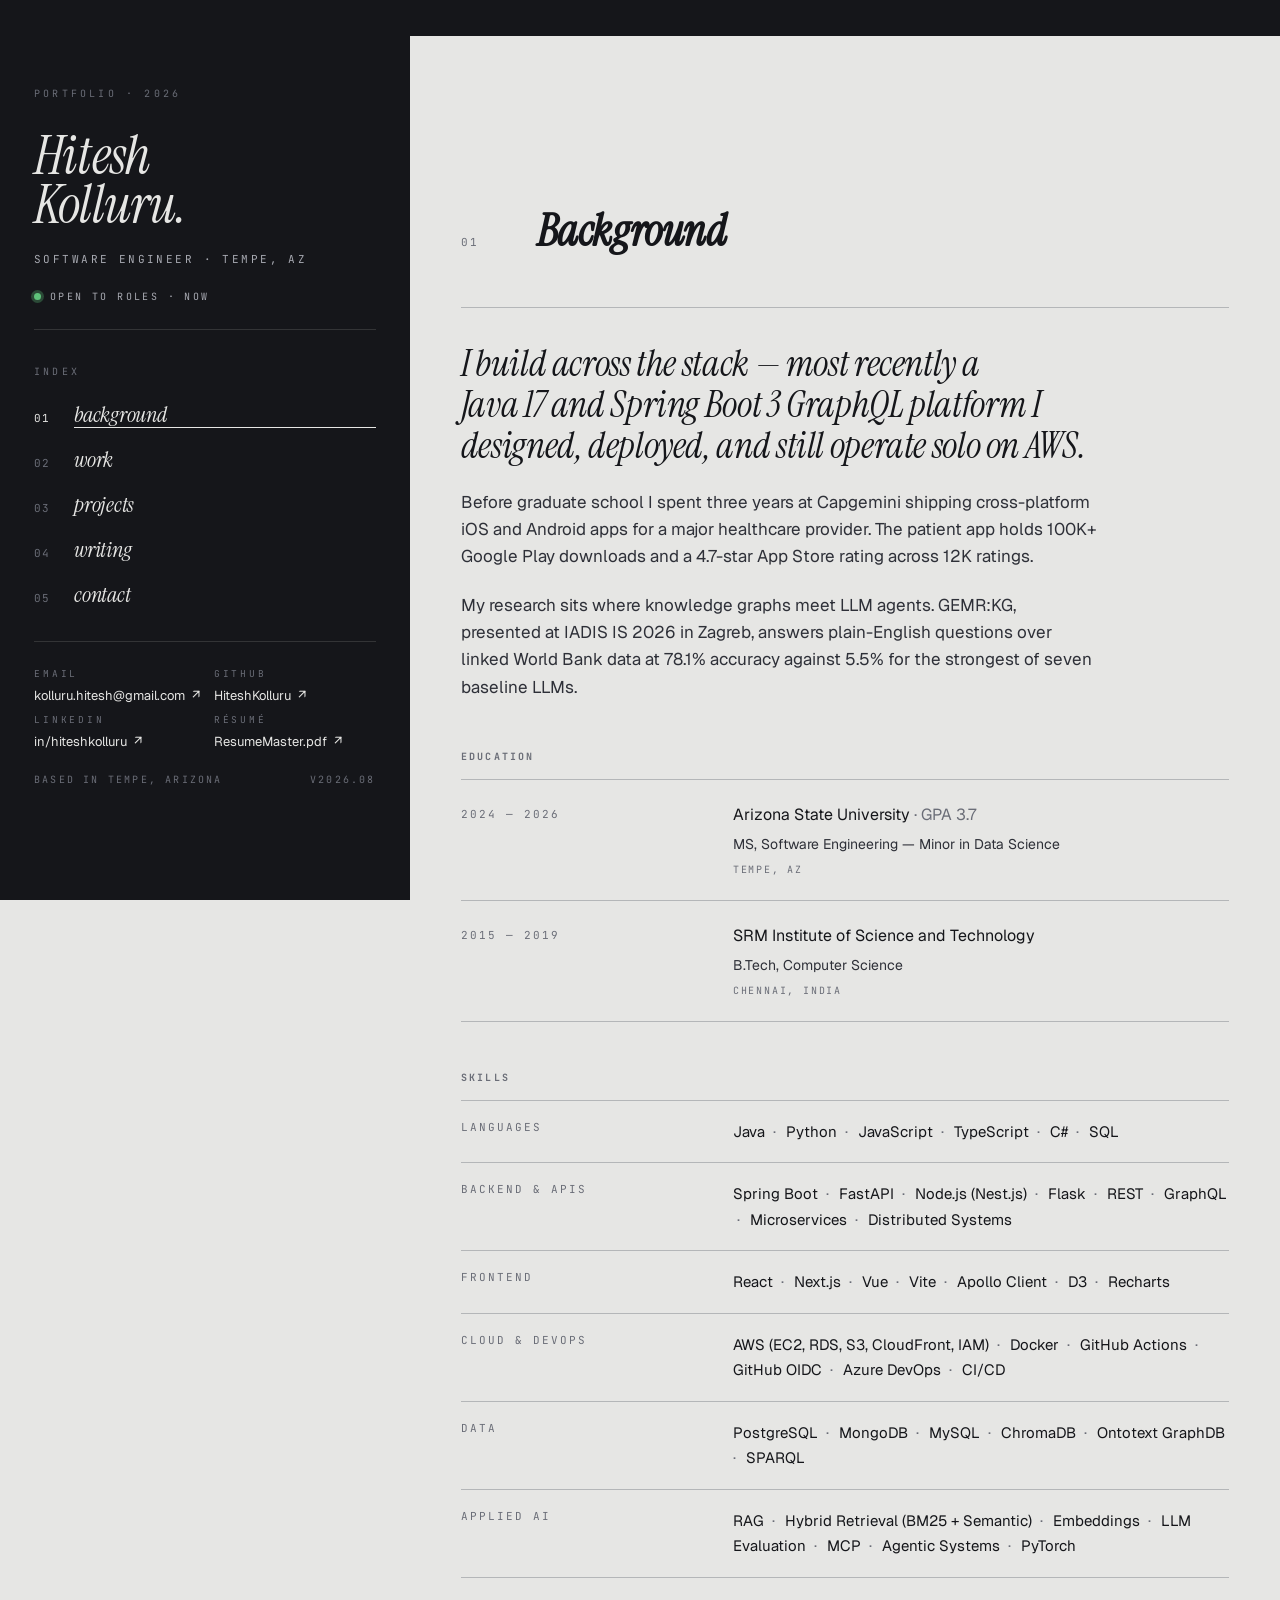
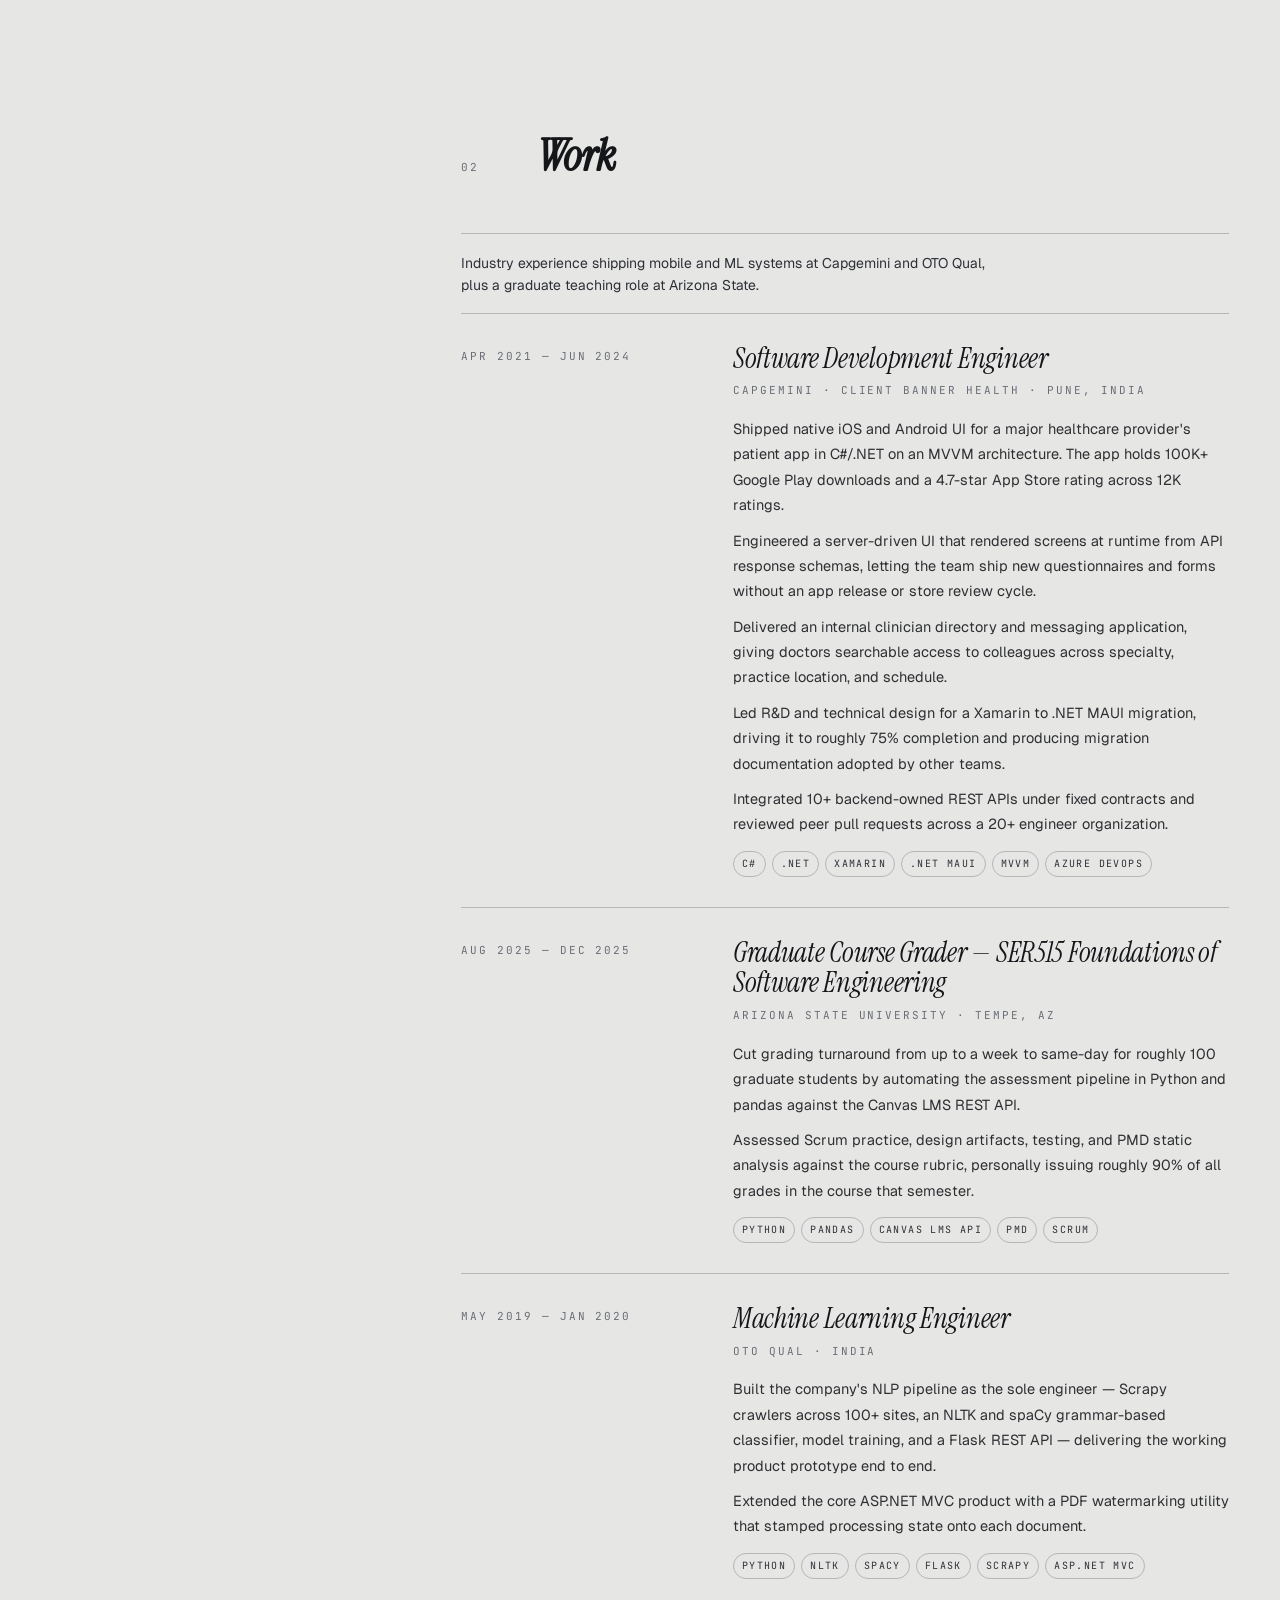
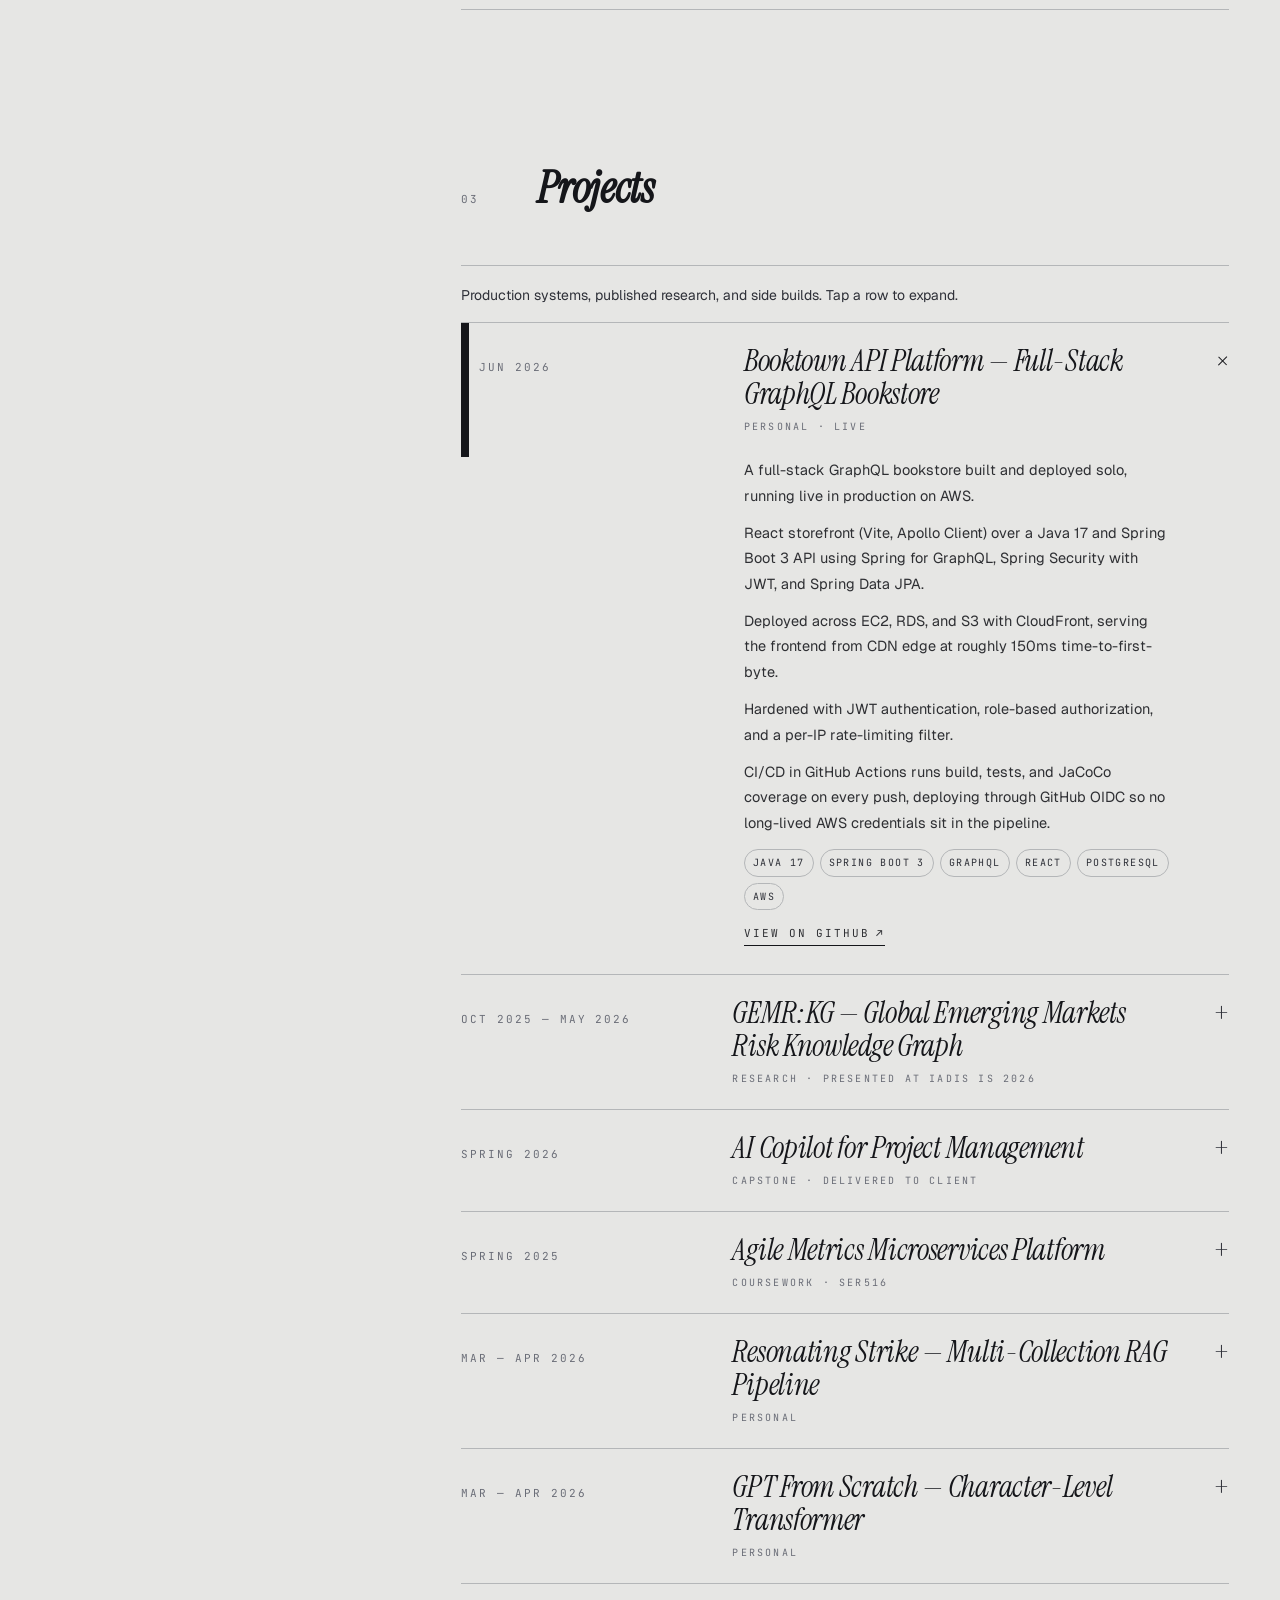
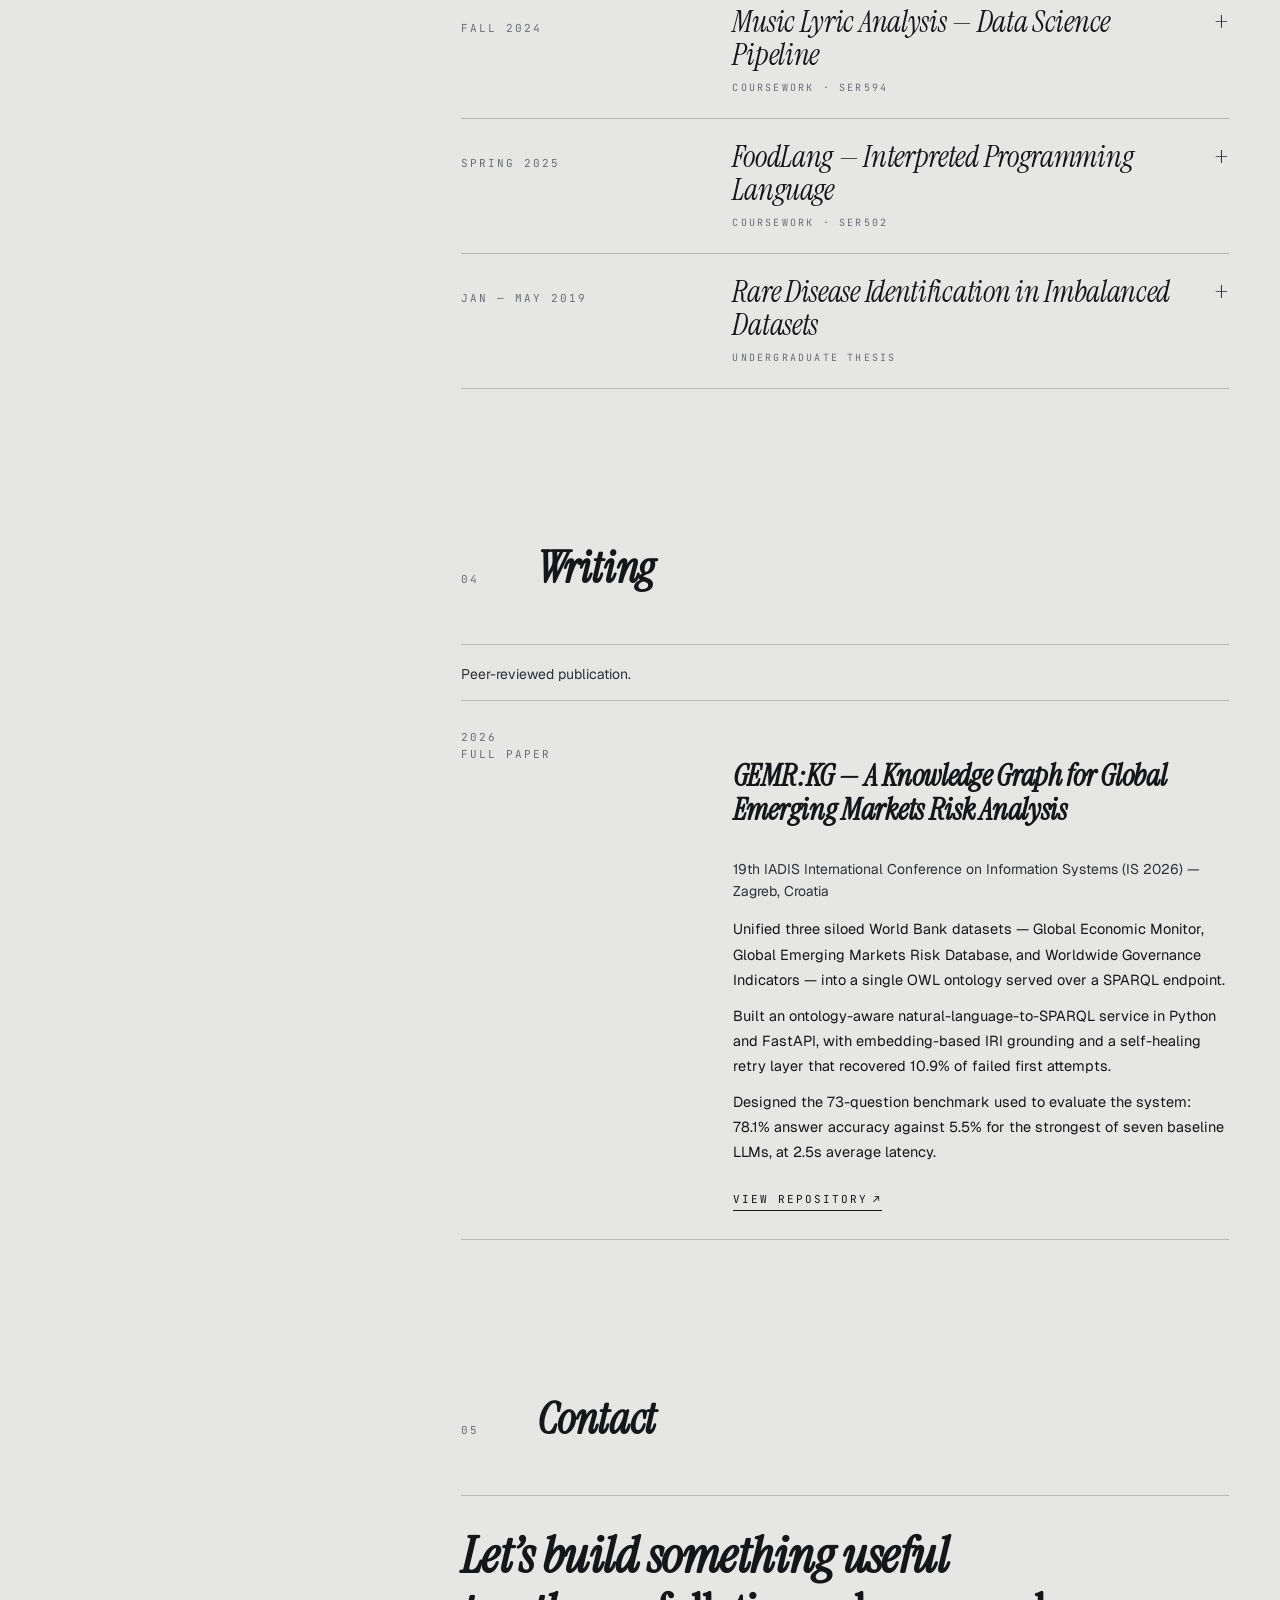
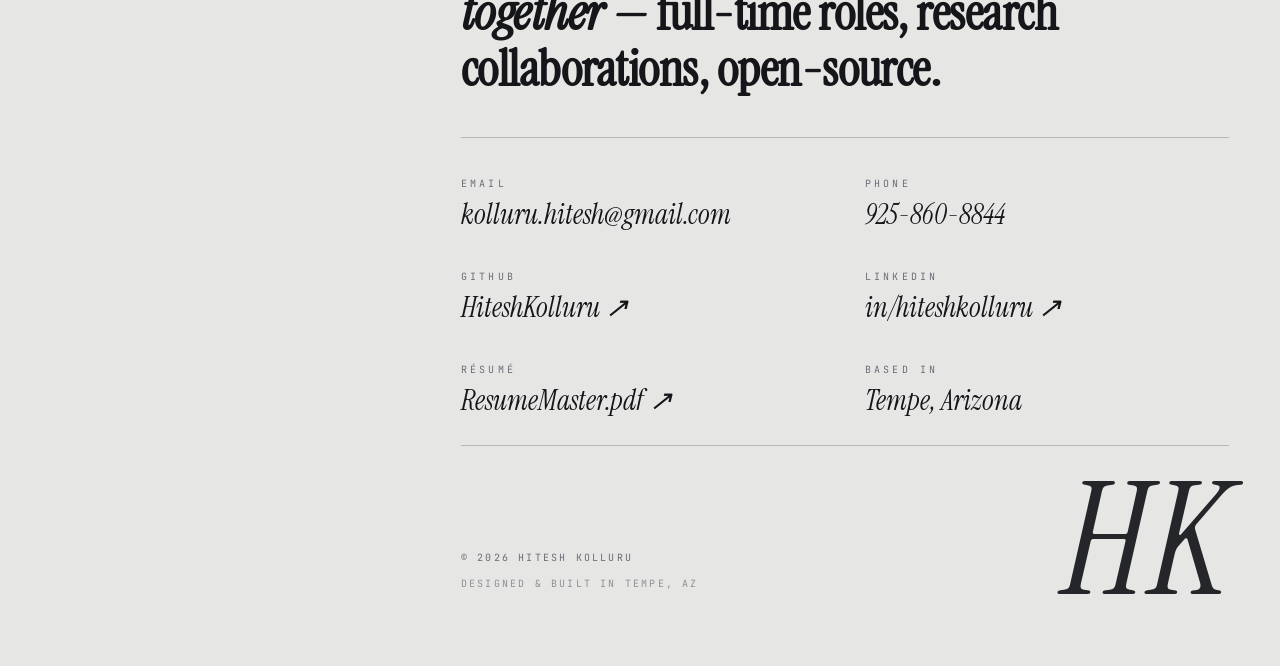
==== commit 894556ab: "Fix expanded project body on mobile and tighten the page footer - On phones the expanded project pan" ====
--- a/index.html
+++ b/index.html
@@ -1 +1 @@
-<!DOCTYPE html><html lang="en" data-palette="slate" data-type="instrument"><head><meta charSet="utf-8"/><meta name="viewport" content="width=device-width, initial-scale=1"/><link rel="stylesheet" href="/_next/static/chunks/0hs~dl5fzsub2.css" data-precedence="next"/><link rel="preload" as="script" fetchPriority="low" href="/_next/static/chunks/0oty2at4q51ch.js"/><script src="/_next/static/chunks/0phkp7_n6r3y2.js" async=""></script><script src="/_next/static/chunks/0-8wtv01ob23z.js" async=""></script><script src="/_next/static/chunks/turbopack-0ormxoxj0k2~~.js" async=""></script><script src="/_next/static/chunks/0-ovm9fffygbp.js" async=""></script><script src="/_next/static/chunks/0usi0umkrx5w4.js" async=""></script><link rel="preload" href="https://fonts.googleapis.com/css2?family=Instrument+Serif:ital@0;1&amp;family=Newsreader:ital,opsz,wght@0,6..72,300..700;1,6..72,300..700&amp;family=EB+Garamond:ital,wght@0,400..800;1,400..800&amp;family=Bricolage+Grotesque:opsz,wght@12..96,400..700&amp;family=Geist:wght@300..700&amp;family=Geist+Mono:wght@400..600&amp;family=IBM+Plex+Sans:wght@300..600&amp;family=JetBrains+Mono:wght@400..600&amp;display=swap" as="style"/><link rel="preconnect" href="https://fonts.googleapis.com"/><link rel="preconnect" href="https://fonts.gstatic.com" crossorigin=""/><title>Hitesh Kolluru — Software Engineer</title><meta name="description" content="Hitesh Kolluru — software engineer. Backend systems, knowledge graphs, LLM-powered tooling. MS Software Engineering, Arizona State University."/><link rel="icon" href="/icon.svg?icon.0oac_0v3xavol.svg" sizes="any" type="image/svg+xml"/><link rel="stylesheet" href="https://fonts.googleapis.com/css2?family=Instrument+Serif:ital@0;1&amp;family=Newsreader:ital,opsz,wght@0,6..72,300..700;1,6..72,300..700&amp;family=EB+Garamond:ital,wght@0,400..800;1,400..800&amp;family=Bricolage+Grotesque:opsz,wght@12..96,400..700&amp;family=Geist:wght@300..700&amp;family=Geist+Mono:wght@400..600&amp;family=IBM+Plex+Sans:wght@300..600&amp;family=JetBrains+Mono:wght@400..600&amp;display=swap"/><script src="/_next/static/chunks/03~yq9q893hmn.js" noModule=""></script></head><body class="loading"><div hidden=""><!--$--><!--/$--></div><div class="loader" aria-hidden="false"><div class="loader-stage"><p class="loader-meta">Portfolio · 2026 — Hitesh Kolluru</p><h1 class="loader-name"><span class="loader-caret"></span></h1><p class="loader-tag ">Software Engineer · Tempe, Arizona</p></div></div><div class="bar"><div class="bar-left"><span class="bar-dot" aria-hidden="true"></span><span>HK<span class="bar-hide-sm"> · Portfolio · v2026.08</span></span></div><span class="bar-status bar-hide-sm">Available now — Full-time SWE roles</span><div class="bar-right"><a href="#contact">Contact ↓</a></div></div><aside class="rail" aria-label="About panel"><p class="eyebrow">Portfolio · 2026</p><h1 class="rail-name">Hitesh<br/>Kolluru.</h1><p class="rail-role">Software Engineer<!-- --> · Tempe, AZ</p><div class="rail-status"><span class="status-dot"></span>Open to roles · Now</div><div class="rail-divider"></div><nav class="rail-nav" aria-label="Sections"><p class="eyebrow">Index</p><ul><li data-active="true"><span class="num">01</span><a href="#background">background</a></li><li data-active="false"><span class="num">02</span><a href="#work">work</a></li><li data-active="false"><span class="num">03</span><a href="#projects">projects</a></li><li data-active="false"><span class="num">04</span><a href="#writing">writing</a></li><li data-active="false"><span class="num">05</span><a href="#contact">contact</a></li></ul></nav><div class="rail-divider"></div><div class="rail-contact"><div class="pair"><span class="label">Email</span><a href="mailto:kolluru.hitesh@gmail.com">kolluru.hitesh@gmail.com<!-- --> <span class="arr">↗</span></a></div><div class="pair"><span class="label">GitHub</span><a href="https://github.com/HiteshKolluru" target="_blank" rel="noopener noreferrer">HiteshKolluru <span class="arr">↗</span></a></div><div class="pair"><span class="label">LinkedIn</span><a href="https://www.linkedin.com/in/hiteshkolluru/" target="_blank" rel="noopener noreferrer">in/hiteshkolluru <span class="arr">↗</span></a></div><div class="pair"><span class="label">Résumé</span><a href="/ResumeMaster.pdf" target="_blank" rel="noopener noreferrer">ResumeMaster.pdf <span class="arr">↗</span></a></div></div><div class="rail-meta"><span>Based in <!-- -->Tempe, Arizona</span><span>v2026.08</span></div></aside><main class="main"><div class="main-inner"><section id="background" class="section"><div class="reveal "><header class="section-head" data-has-meta="false"><span class="section-num">01</span><h2 class="section-label">Background</h2></header></div><div class="reveal "><p class="lede">I build across the stack — most recently a Java 17 and Spring Boot 3 GraphQL platform I designed, deployed, and still operate solo on AWS.</p></div><div class="reveal "><p class="intro-body">Before graduate school I spent three years at Capgemini shipping cross-platform iOS and Android apps for a major healthcare provider. The patient app holds 100K+ Google Play downloads and a 4.7-star App Store rating across 12K ratings.</p></div><div class="reveal "><p class="intro-body">My research sits where knowledge graphs meet LLM agents. GEMR:KG, presented at IADIS IS 2026 in Zagreb, answers plain-English questions over linked World Bank data at 78.1% accuracy against 5.5% for the strongest of seven baseline LLMs.</p></div><div style="margin-top:48px"><div class="reveal "><h3 class="section-meta" style="margin-bottom:14px">Education</h3></div><ul style="list-style:none;margin:0;padding:0"><li class="hairline"><div class="row"><span class="stamp">2024 — 2026</span><div class="body"><p style="font-size:16px">Arizona State University<span style="color:var(--ink-faint)"> <!-- -->· <!-- -->GPA 3.7</span></p><p style="margin-top:6px;color:var(--ink-muted);font-size:14px">MS, Software Engineering — Minor in Data Science</p><p style="margin-top:6px;font-family:var(--font-mono);font-size:10px;letter-spacing:0.18em;text-transform:uppercase;color:var(--ink-faint)">Tempe, AZ</p></div></div></li><li class="hairline" style="border-bottom:1px solid var(--rule)"><div class="row"><span class="stamp">2015 — 2019</span><div class="body"><p style="font-size:16px">SRM Institute of Science and Technology</p><p style="margin-top:6px;color:var(--ink-muted);font-size:14px">B.Tech, Computer Science</p><p style="margin-top:6px;font-family:var(--font-mono);font-size:10px;letter-spacing:0.18em;text-transform:uppercase;color:var(--ink-faint)">Chennai, India</p></div></div></li></ul></div><div style="margin-top:48px"><div class="reveal "><h3 class="section-meta" style="margin-bottom:14px">Skills</h3></div><ul style="list-style:none;margin:0;padding:0"><li class="hairline"><div class="skills-row"><span class="label">Languages</span><span class="items"><span>Java</span><span>Python</span><span>JavaScript</span><span>TypeScript</span><span>C#</span><span>SQL</span></span></div></li><li class="hairline"><div class="skills-row"><span class="label">Backend &amp; APIs</span><span class="items"><span>Spring Boot</span><span>FastAPI</span><span>Node.js (Nest.js)</span><span>Flask</span><span>REST</span><span>GraphQL</span><span>Microservices</span><span>Distributed Systems</span></span></div></li><li class="hairline"><div class="skills-row"><span class="label">Frontend</span><span class="items"><span>React</span><span>Next.js</span><span>Vue</span><span>Vite</span><span>Apollo Client</span><span>D3</span><span>Recharts</span></span></div></li><li class="hairline"><div class="skills-row"><span class="label">Cloud &amp; DevOps</span><span class="items"><span>AWS (EC2, RDS, S3, CloudFront, IAM)</span><span>Docker</span><span>GitHub Actions</span><span>GitHub OIDC</span><span>Azure DevOps</span><span>CI/CD</span></span></div></li><li class="hairline"><div class="skills-row"><span class="label">Data</span><span class="items"><span>PostgreSQL</span><span>MongoDB</span><span>MySQL</span><span>ChromaDB</span><span>Ontotext GraphDB</span><span>SPARQL</span></span></div></li><li class="hairline" style="border-bottom:1px solid var(--rule)"><div class="skills-row"><span class="label">Applied AI</span><span class="items"><span>RAG</span><span>Hybrid Retrieval (BM25 + Semantic)</span><span>Embeddings</span><span>LLM Evaluation</span><span>MCP</span><span>Agentic Systems</span><span>PyTorch</span></span></div></li></ul></div></section><section id="work" class="section"><div class="reveal "><header class="section-head" data-has-meta="false"><span class="section-num">02</span><h2 class="section-label">Work</h2></header><p class="section-kicker">Industry experience shipping mobile and ML systems at Capgemini and OTO Qual, plus a graduate teaching role at Arizona State.</p></div><ul style="list-style:none;margin:16px 0 0;padding:0"><li class="hairline"><div class="reveal "><div class="row" style="padding:30px 0"><span class="stamp">Apr 2021 — Jun 2024</span><div class="body"><p style="font-family:var(--font-display);font-style:italic;font-size:clamp(22px, 2.4vw, 28px);line-height:1.1;letter-spacing:-0.01em;margin:0">Software Development Engineer</p><p style="margin-top:8px;font-family:var(--font-mono);font-size:11px;letter-spacing:0.18em;text-transform:uppercase;color:var(--ink-faint)">Capgemini<span> · client <!-- -->Banner Health</span> ·<!-- --> <!-- -->Pune, India</p><div style="margin-top:16px;font-size:14.5px;line-height:1.75;color:color-mix(in oklch, var(--ink) 88%, transparent);max-width:60ch"><p style="margin:0 0 10px">Shipped native iOS and Android UI for a major healthcare provider&#x27;s patient app in C#/.NET on an MVVM architecture. The app holds 100K+ Google Play downloads and a 4.7-star App Store rating across 12K ratings.</p><p style="margin:0 0 10px">Engineered a server-driven UI that rendered screens at runtime from API response schemas, letting the team ship new questionnaires and forms without an app release or store review cycle.</p><p style="margin:0 0 10px">Delivered an internal clinician directory and messaging application, giving doctors searchable access to colleagues across specialty, practice location, and schedule.</p><p style="margin:0 0 10px">Led R&amp;D and technical design for a Xamarin to .NET MAUI migration, driving it to roughly 75% completion and producing migration documentation adopted by other teams.</p><p style="margin:0 0 10px">Integrated 10+ backend-owned REST APIs under fixed contracts and reviewed peer pull requests across a 20+ engineer organization.</p></div><div class="proj-tags" style="margin-top:14px"><span class="proj-tag">C#</span><span class="proj-tag">.NET</span><span class="proj-tag">Xamarin</span><span class="proj-tag">.NET MAUI</span><span class="proj-tag">MVVM</span><span class="proj-tag">Azure DevOps</span></div></div></div></div></li><li class="hairline"><div class="reveal "><div class="row" style="padding:30px 0"><span class="stamp">Aug 2025 — Dec 2025</span><div class="body"><p style="font-family:var(--font-display);font-style:italic;font-size:clamp(22px, 2.4vw, 28px);line-height:1.1;letter-spacing:-0.01em;margin:0">Graduate Course Grader — SER515 Foundations of Software Engineering</p><p style="margin-top:8px;font-family:var(--font-mono);font-size:11px;letter-spacing:0.18em;text-transform:uppercase;color:var(--ink-faint)">Arizona State University<!-- --> ·<!-- --> <!-- -->Tempe, AZ</p><div style="margin-top:16px;font-size:14.5px;line-height:1.75;color:color-mix(in oklch, var(--ink) 88%, transparent);max-width:60ch"><p style="margin:0 0 10px">Cut grading turnaround from up to a week to same-day for roughly 100 graduate students by automating the assessment pipeline in Python and pandas against the Canvas LMS REST API.</p><p style="margin:0 0 10px">Assessed Scrum practice, design artifacts, testing, and PMD static analysis against the course rubric, personally issuing roughly 90% of all grades in the course that semester.</p></div><div class="proj-tags" style="margin-top:14px"><span class="proj-tag">Python</span><span class="proj-tag">pandas</span><span class="proj-tag">Canvas LMS API</span><span class="proj-tag">PMD</span><span class="proj-tag">Scrum</span></div></div></div></div></li><li class="hairline" style="border-bottom:1px solid var(--rule)"><div class="reveal "><div class="row" style="padding:30px 0"><span class="stamp">May 2019 — Jan 2020</span><div class="body"><p style="font-family:var(--font-display);font-style:italic;font-size:clamp(22px, 2.4vw, 28px);line-height:1.1;letter-spacing:-0.01em;margin:0">Machine Learning Engineer</p><p style="margin-top:8px;font-family:var(--font-mono);font-size:11px;letter-spacing:0.18em;text-transform:uppercase;color:var(--ink-faint)">OTO Qual<!-- --> ·<!-- --> <!-- -->India</p><div style="margin-top:16px;font-size:14.5px;line-height:1.75;color:color-mix(in oklch, var(--ink) 88%, transparent);max-width:60ch"><p style="margin:0 0 10px">Built the company&#x27;s NLP pipeline as the sole engineer — Scrapy crawlers across 100+ sites, an NLTK and spaCy grammar-based classifier, model training, and a Flask REST API — delivering the working product prototype end to end.</p><p style="margin:0 0 10px">Extended the core ASP.NET MVC product with a PDF watermarking utility that stamped processing state onto each document.</p></div><div class="proj-tags" style="margin-top:14px"><span class="proj-tag">Python</span><span class="proj-tag">NLTK</span><span class="proj-tag">spaCy</span><span class="proj-tag">Flask</span><span class="proj-tag">Scrapy</span><span class="proj-tag">ASP.NET MVC</span></div></div></div></div></li></ul></section><section id="projects" class="section"><div class="reveal "><header class="section-head" data-has-meta="false"><span class="section-num">03</span><h2 class="section-label">Projects</h2></header><p class="section-kicker">Production systems, published research, and side builds. Tap a row to expand.</p></div><ul style="list-style:none;margin:16px 0 0;padding:0"><li class="proj-row" data-open="true"><button type="button" class="proj-head" aria-expanded="true"><span class="proj-stamp">Jun 2026</span><span><span class="proj-name">Booktown API Platform — Full-Stack GraphQL Bookstore</span><span class="proj-kind">Personal · Live</span></span><span class="proj-toggle" aria-hidden="true">+</span></button><div class="proj-body"><div class="proj-body-inner"><div class="proj-body-pad"><span class="proj-spacer-l"></span><div class="proj-summary"><p>A full-stack GraphQL bookstore built and deployed solo, running live in production on AWS.</p><p>React storefront (Vite, Apollo Client) over a Java 17 and Spring Boot 3 API using Spring for GraphQL, Spring Security with JWT, and Spring Data JPA.</p><p>Deployed across EC2, RDS, and S3 with CloudFront, serving the frontend from CDN edge at roughly 150ms time-to-first-byte.</p><p>Hardened with JWT authentication, role-based authorization, and a per-IP rate-limiting filter.</p><p>CI/CD in GitHub Actions runs build, tests, and JaCoCo coverage on every push, deploying through GitHub OIDC so no long-lived AWS credentials sit in the pipeline.</p><div class="proj-tags"><span class="proj-tag">Java 17</span><span class="proj-tag">Spring Boot 3</span><span class="proj-tag">GraphQL</span><span class="proj-tag">React</span><span class="proj-tag">PostgreSQL</span><span class="proj-tag">AWS</span></div><div><a class="proj-link" href="https://github.com/HiteshKolluru/BooktownAPI_Platform" target="_blank" rel="noopener noreferrer">View on GitHub <span class="arr">↗</span></a></div></div></div></div></div></li><li class="proj-row" data-open="false"><button type="button" class="proj-head" aria-expanded="false"><span class="proj-stamp">Oct 2025 — May 2026</span><span><span class="proj-name">GEMR:KG — Global Emerging Markets Risk Knowledge Graph</span><span class="proj-kind">Research · Presented at IADIS IS 2026</span></span><span class="proj-toggle" aria-hidden="true">+</span></button><div class="proj-body"><div class="proj-body-inner"><div class="proj-body-pad"><span class="proj-spacer-l"></span><div class="proj-summary"><p>A knowledge graph that lets non-technical users query linked World Bank data in plain English, and the benchmark built to prove it works.</p><p>Led the technical implementation of a 4-person research project, unifying three siloed World Bank datasets into one OWL ontology on a SPARQL endpoint.</p><p>Natural-language-to-SPARQL service in Python and FastAPI: embedding-based IRI grounding, schema-driven prompt construction, and a self-healing retry layer recovering 10.9% of failed first attempts.</p><p>Designed the 73-question gold-standard benchmark: 78.1% answer accuracy versus 5.5% for the strongest of seven baseline LLMs, at 2.5s average latency.</p><p>React 19 frontend rendering emerging-market risk on an interactive 3D globe, with Recharts time series across six countries.</p><div class="proj-tags"><span class="proj-tag">Python</span><span class="proj-tag">FastAPI</span><span class="proj-tag">GraphDB</span><span class="proj-tag">SPARQL</span><span class="proj-tag">OWL/RDF</span><span class="proj-tag">React</span><span class="proj-tag">Docker</span><span class="proj-tag">LiteLLM</span></div><div><a class="proj-link" href="https://github.com/AGR19/GEMR-KG-Global-Emerging-Market-Risk-Knowledge-Graph" target="_blank" rel="noopener noreferrer">View on GitHub <span class="arr">↗</span></a></div></div></div></div></div></li><li class="proj-row" data-open="false"><button type="button" class="proj-head" aria-expanded="false"><span class="proj-stamp">Spring 2026</span><span><span class="proj-name">AI Copilot for Project Management</span><span class="proj-kind">Capstone · Delivered to client</span></span><span class="proj-toggle" aria-hidden="true">+</span></button><div class="proj-body"><div class="proj-body-inner"><div class="proj-body-pad"><span class="proj-spacer-l"></span><div class="proj-summary"><p>An agentic assistant that performs real project-management operations conversationally, built for a client and delivered at the close of the engagement.</p><p>Built the MCP integration as a tool registry of JSON-schema&#x27;d platform operations plus an execution layer, so the model invokes real actions through structured tool calls rather than generating free text.</p><p>Integrated with the client&#x27;s multi-tenant, JWT-secured Nest.js platform, propagating authentication so the conversational path could not exceed a user&#x27;s role permissions.</p><p>Implemented teammate name resolution, so a command naming another person resolves to that person&#x27;s actual account rather than a best guess.</p><div class="proj-tags"><span class="proj-tag">Python</span><span class="proj-tag">FastAPI</span><span class="proj-tag">MCP</span><span class="proj-tag">OpenAI</span><span class="proj-tag">Nest.js</span><span class="proj-tag">MongoDB</span><span class="proj-tag">Docker</span></div></div></div></div></div></li><li class="proj-row" data-open="false"><button type="button" class="proj-head" aria-expanded="false"><span class="proj-stamp">Spring 2025</span><span><span class="proj-name">Agile Metrics Microservices Platform</span><span class="proj-kind">Coursework · SER516</span></span><span class="proj-toggle" aria-hidden="true">+</span></button><div class="proj-body"><div class="proj-body-inner"><div class="proj-body-pad"><span class="proj-spacer-l"></span><div class="proj-summary"><p>An 18-service platform computing real-time code-quality metrics from Git history, built by six teams and integrated into one system.</p><p>Owned the Defect Density service end to end — Java and Spring Boot API, unit tests, visualization, and gateway integration.</p><p>Selected as 1 of 5 engineers from a 22-person organization to form the orchestration team, integrating 18 independently built services across Flask, FastAPI, Spring Boot, and NestJS under standardized API contracts.</p><p>Implemented client-side history caching in vanilla JavaScript, serving repeat repository views straight from browser cache with no backend round-trip.</p><div class="proj-tags"><span class="proj-tag">Java</span><span class="proj-tag">Spring Boot</span><span class="proj-tag">JavaScript</span><span class="proj-tag">Vue</span><span class="proj-tag">Docker</span><span class="proj-tag">REST</span></div></div></div></div></div></li><li class="proj-row" data-open="false"><button type="button" class="proj-head" aria-expanded="false"><span class="proj-stamp">Mar — Apr 2026</span><span><span class="proj-name">Resonating Strike — Multi-Collection RAG Pipeline</span><span class="proj-kind">Personal</span></span><span class="proj-toggle" aria-hidden="true">+</span></button><div class="proj-body"><div class="proj-body-inner"><div class="proj-body-pad"><span class="proj-spacer-l"></span><div class="proj-summary"><p>A retrieval pipeline that answers analytical questions by searching four vector collections and synthesizing one grounded answer.</p><p>Hybrid retrieval blending BM25 keyword matching with semantic vector search over 1,565 scraped comments, normalizing both ranking signals into a single relevance score.</p><p>Knowledge base assembled from Reddit and Riot&#x27;s Data Dragon API covering 40 players, 8 coaches, and 61 champions, with a cleaning pass stripping bot posts before indexing.</p><p>Generation served through both Groq (hosted) and Ollama (local), with an evaluation harness comparing retrieval configurations.</p><div class="proj-tags"><span class="proj-tag">Python</span><span class="proj-tag">ChromaDB</span><span class="proj-tag">BM25</span><span class="proj-tag">Groq</span><span class="proj-tag">Ollama</span></div><div><a class="proj-link" href="https://github.com/HiteshKolluru/ResonatingStrike" target="_blank" rel="noopener noreferrer">View on GitHub <span class="arr">↗</span></a></div></div></div></div></div></li><li class="proj-row" data-open="false"><button type="button" class="proj-head" aria-expanded="false"><span class="proj-stamp">Mar — Apr 2026</span><span><span class="proj-name">GPT From Scratch — Character-Level Transformer</span><span class="proj-kind">Personal</span></span><span class="proj-toggle" aria-hidden="true">+</span></button><div class="proj-body"><div class="proj-body-inner"><div class="proj-body-pad"><span class="proj-spacer-l"></span><div class="proj-summary"><p>A transformer implemented from first principles in PyTorch, to work from the mechanics up rather than from an API down.</p><p>Tokenizer, positional encoding, multi-head self-attention, and a 4-layer stack with 512-token context — no high-level modeling libraries.</p><p>10,000 training iterations per checkpoint across three corpora (Shakespeare, Sherlock Holmes, Lovecraft), showing how training data alone reshapes model output.</p><p>Served through a FastAPI endpoint with token-level streaming, backed by a React and D3 frontend for interactive generation.</p><div class="proj-tags"><span class="proj-tag">Python</span><span class="proj-tag">PyTorch</span><span class="proj-tag">FastAPI</span><span class="proj-tag">React</span><span class="proj-tag">D3</span></div></div></div></div></div></li><li class="proj-row" data-open="false"><button type="button" class="proj-head" aria-expanded="false"><span class="proj-stamp">Fall 2024</span><span><span class="proj-name">Music Lyric Analysis — Data Science Pipeline</span><span class="proj-kind">Coursework · SER594</span></span><span class="proj-toggle" aria-hidden="true">+</span></button><div class="proj-body"><div class="proj-body-inner"><div class="proj-body-pad"><span class="proj-spacer-l"></span><div class="proj-summary"><p>An end-to-end pipeline testing whether lyrics predict commercial and critical performance.</p><p>Reconciled three sources: Billboard Hot 100 chart data, Pitchfork review scores, and scraped artist lyrics.</p><p>Engineered features using Word2Vec embeddings and trained KMeans clustering and linear regression models against chart and sentiment outcomes.</p><p>Best classifier reached 0.75 F1 at 0.87 recall on held-out data.</p><div class="proj-tags"><span class="proj-tag">Python</span><span class="proj-tag">scikit-learn</span><span class="proj-tag">Word2Vec</span><span class="proj-tag">pandas</span></div><div><a class="proj-link" href="https://github.com/HiteshKolluru/ser594_23fc_project" target="_blank" rel="noopener noreferrer">View on GitHub <span class="arr">↗</span></a></div></div></div></div></div></li><li class="proj-row" data-open="false"><button type="button" class="proj-head" aria-expanded="false"><span class="proj-stamp">Spring 2025</span><span><span class="proj-name">FoodLang — Interpreted Programming Language</span><span class="proj-kind">Coursework · SER502</span></span><span class="proj-toggle" aria-hidden="true">+</span></button><div class="proj-body"><div class="proj-body-inner"><div class="proj-body-pad"><span class="proj-spacer-l"></span><div class="proj-summary"><p>A statically typed interpreted language with a complete tokenizer, recursive-descent parser, AST, and tree-walk interpreter.</p><p>Published a VS Code .vsix syntax-highlighting extension for the .fd format.</p><div class="proj-tags"><span class="proj-tag">Python</span><span class="proj-tag">VS Code Extension API</span></div></div></div></div></div></li><li class="proj-row" data-open="false"><button type="button" class="proj-head" aria-expanded="false"><span class="proj-stamp">Jan — May 2019</span><span><span class="proj-name">Rare Disease Identification in Imbalanced Datasets</span><span class="proj-kind">Undergraduate Thesis</span></span><span class="proj-toggle" aria-hidden="true">+</span></button><div class="proj-body"><div class="proj-body-inner"><div class="proj-body-pad"><span class="proj-spacer-l"></span><div class="proj-summary"><p>A hybrid k-means-SMOTE algorithm that clusters the minority class before generating synthetic samples.</p><p>Outperformed baseline resampling methods on the UCI Thoracic Surgery and Yeast Infection datasets, reaching 0.92 recall.</p><div class="proj-tags"><span class="proj-tag">Python</span><span class="proj-tag">scikit-learn</span><span class="proj-tag">SMOTE</span><span class="proj-tag">k-means</span></div></div></div></div></div></li></ul></section><section id="writing" class="section"><div class="reveal "><header class="section-head" data-has-meta="false"><span class="section-num">04</span><h2 class="section-label">Writing</h2></header><p class="section-kicker">Peer-reviewed publication.</p></div><article class="pub hairline" style="border-bottom:1px solid var(--rule)"><span class="pub-stamp">2026<br/>Full Paper</span><div><h3 class="pub-title">GEMR:KG — A Knowledge Graph for Global Emerging Markets Risk Analysis</h3><p class="pub-venue">19th IADIS International Conference on Information Systems (IS 2026)<!-- --> — <!-- -->Zagreb, Croatia</p><div class="pub-bullets"><p>Unified three siloed World Bank datasets — Global Economic Monitor, Global Emerging Markets Risk Database, and Worldwide Governance Indicators — into a single OWL ontology served over a SPARQL endpoint.</p><p>Built an ontology-aware natural-language-to-SPARQL service in Python and FastAPI, with embedding-based IRI grounding and a self-healing retry layer that recovered 10.9% of failed first attempts.</p><p>Designed the 73-question benchmark used to evaluate the system: 78.1% answer accuracy against 5.5% for the strongest of seven baseline LLMs, at 2.5s average latency.</p></div><div><a class="proj-link" href="https://github.com/AGR19/GEMR-KG-Global-Emerging-Market-Risk-Knowledge-Graph" target="_blank" rel="noopener noreferrer" style="margin-top:16px">View repository <span class="arr">↗</span></a></div></div></article></section><section id="contact" class="section contact"><div class="reveal "><header class="section-head" data-has-meta="false"><span class="section-num">05</span><h2 class="section-label">Contact</h2></header></div><div class="reveal "><h2 class="lede" style="margin-top:32px">Let’s build something useful together —<!-- --> <em style="font-style:normal">full-time roles, research collaborations, open-source.</em></h2></div><div class="contact-grid"><div><p class="label">Email</p><a href="mailto:kolluru.hitesh@gmail.com">kolluru.hitesh@gmail.com</a></div><div><p class="label">Phone</p><span class="val">925-860-8844</span></div><div><p class="label">GitHub</p><a href="https://github.com/HiteshKolluru" target="_blank" rel="noopener noreferrer">HiteshKolluru ↗</a></div><div><p class="label">LinkedIn</p><a href="https://www.linkedin.com/in/hiteshkolluru/" target="_blank" rel="noopener noreferrer">in/hiteshkolluru ↗</a></div><div><p class="label">Résumé</p><a href="/ResumeMaster.pdf" target="_blank" rel="noopener noreferrer">ResumeMaster.pdf ↗</a></div><div><p class="label">Based in</p><span class="val">Tempe, Arizona</span></div></div><div class="colophon"><div><p>© 2026 Hitesh Kolluru</p><p style="margin-top:4px;opacity:0.7">Designed &amp; built in Tempe, AZ</p></div><span class="glyph" aria-hidden="true">HK</span></div></section></div></main><!--$--><!--/$--><script src="/_next/static/chunks/0oty2at4q51ch.js" id="_R_" async=""></script><script>(self.__next_f=self.__next_f||[]).push([0])</script><script>self.__next_f.push([1,"1:\"$Sreact.fragment\"\n2:I[16740,[\"/_next/static/chunks/0-ovm9fffygbp.js\"],\"default\"]\n3:I[84636,[\"/_next/static/chunks/0-ovm9fffygbp.js\"],\"default\"]\n4:I[99237,[\"/_next/static/chunks/0-ovm9fffygbp.js\",\"/_next/static/chunks/0usi0umkrx5w4.js\"],\"default\"]\n5:I[76613,[\"/_next/static/chunks/0-ovm9fffygbp.js\",\"/_next/static/chunks/0usi0umkrx5w4.js\"],\"default\"]\n6:I[56261,[\"/_next/static/chunks/0-ovm9fffygbp.js\",\"/_next/static/chunks/0usi0umkrx5w4.js\"],\"default\"]\n7:I[25166,[\"/_next/static/chunks/0-ovm9fffygbp.js\",\"/_next/static/chunks/0usi0umkrx5w4.js\"],\"default\"]\n14:I[82319,[\"/_next/static/chunks/0-ovm9fffygbp.js\"],\"default\",1]\n:HL[\"/_next/static/chunks/0hs~dl5fzsub2.css\",\"style\"]\n:HL[\"https://fonts.googleapis.com/css2?family=Instrument+Serif:ital@0;1\u0026family=Newsreader:ital,opsz,wght@0,6..72,300..700;1,6..72,300..700\u0026family=EB+Garamond:ital,wght@0,400..800;1,400..800\u0026family=Bricolage+Grotesque:opsz,wght@12..96,400..700\u0026family=Geist:wght@300..700\u0026family=Geist+Mono:wght@400..600\u0026family=IBM+Plex+Sans:wght@300..600\u0026family=JetBrains+Mono:wght@400..600\u0026display=swap\",\"style\"]\n"])</script><script>self.__next_f.push([1,"0:{\"P\":null,\"c\":[\"\",\"\"],\"q\":\"\",\"i\":false,\"f\":[[[\"\",{\"children\":[\"__PAGE__\",{}]},\"$undefined\",\"$undefined\",16],[[\"$\",\"$1\",\"c\",{\"children\":[[[\"$\",\"link\",\"0\",{\"rel\":\"stylesheet\",\"href\":\"/_next/static/chunks/0hs~dl5fzsub2.css\",\"precedence\":\"next\",\"crossOrigin\":\"$undefined\",\"nonce\":\"$undefined\"}],[\"$\",\"script\",\"script-0\",{\"src\":\"/_next/static/chunks/0-ovm9fffygbp.js\",\"async\":true,\"nonce\":\"$undefined\"}]],[\"$\",\"html\",null,{\"lang\":\"en\",\"data-palette\":\"slate\",\"data-type\":\"instrument\",\"children\":[[\"$\",\"head\",null,{\"children\":[[\"$\",\"link\",null,{\"rel\":\"preconnect\",\"href\":\"https://fonts.googleapis.com\"}],[\"$\",\"link\",null,{\"rel\":\"preconnect\",\"href\":\"https://fonts.gstatic.com\",\"crossOrigin\":\"\"}],[\"$\",\"link\",null,{\"rel\":\"stylesheet\",\"href\":\"https://fonts.googleapis.com/css2?family=Instrument+Serif:ital@0;1\u0026family=Newsreader:ital,opsz,wght@0,6..72,300..700;1,6..72,300..700\u0026family=EB+Garamond:ital,wght@0,400..800;1,400..800\u0026family=Bricolage+Grotesque:opsz,wght@12..96,400..700\u0026family=Geist:wght@300..700\u0026family=Geist+Mono:wght@400..600\u0026family=IBM+Plex+Sans:wght@300..600\u0026family=JetBrains+Mono:wght@400..600\u0026display=swap\"}]]}],[\"$\",\"body\",null,{\"className\":\"loading\",\"children\":[\"$\",\"$L2\",null,{\"parallelRouterKey\":\"children\",\"error\":\"$undefined\",\"errorStyles\":\"$undefined\",\"errorScripts\":\"$undefined\",\"template\":[\"$\",\"$L3\",null,{}],\"templateStyles\":\"$undefined\",\"templateScripts\":\"$undefined\",\"notFound\":[[[\"$\",\"title\",null,{\"children\":\"404: This page could not be found.\"}],[\"$\",\"div\",null,{\"style\":{\"fontFamily\":\"system-ui,\\\"Segoe UI\\\",Roboto,Helvetica,Arial,sans-serif,\\\"Apple Color Emoji\\\",\\\"Segoe UI Emoji\\\"\",\"height\":\"100vh\",\"textAlign\":\"center\",\"display\":\"flex\",\"flexDirection\":\"column\",\"alignItems\":\"center\",\"justifyContent\":\"center\"},\"children\":[\"$\",\"div\",null,{\"children\":[[\"$\",\"style\",null,{\"dangerouslySetInnerHTML\":{\"__html\":\"body{color:#000;background:#fff;margin:0}.next-error-h1{border-right:1px solid rgba(0,0,0,.3)}@media (prefers-color-scheme:dark){body{color:#fff;background:#000}.next-error-h1{border-right:1px solid rgba(255,255,255,.3)}}\"}}],[\"$\",\"h1\",null,{\"className\":\"next-error-h1\",\"style\":{\"display\":\"inline-block\",\"margin\":\"0 20px 0 0\",\"padding\":\"0 23px 0 0\",\"fontSize\":24,\"fontWeight\":500,\"verticalAlign\":\"top\",\"lineHeight\":\"49px\"},\"children\":404}],[\"$\",\"div\",null,{\"style\":{\"display\":\"inline-block\"},\"children\":[\"$\",\"h2\",null,{\"style\":{\"fontSize\":14,\"fontWeight\":400,\"lineHeight\":\"49px\",\"margin\":0},\"children\":\"This page could not be found.\"}]}]]}]}]],[]],\"forbidden\":\"$undefined\",\"unauthorized\":\"$undefined\"}]}]]}]]}],{\"children\":[[\"$\",\"$1\",\"c\",{\"children\":[[[\"$\",\"$L4\",null,{}],[\"$\",\"$L5\",null,{}],[\"$\",\"$L6\",null,{}],[\"$\",\"main\",null,{\"className\":\"main\",\"children\":[\"$\",\"div\",null,{\"className\":\"main-inner\",\"children\":[[\"$\",\"section\",null,{\"id\":\"background\",\"className\":\"section\",\"children\":[[\"$\",\"$L7\",null,{\"children\":[[\"$\",\"header\",null,{\"className\":\"section-head\",\"data-has-meta\":\"false\",\"children\":[[\"$\",\"span\",null,{\"className\":\"section-num\",\"children\":\"01\"}],[\"$\",\"h2\",null,{\"className\":\"section-label\",\"children\":\"Background\"}],null]}],null]}],[\"$\",\"$L7\",null,{\"delay\":60,\"children\":[\"$\",\"p\",null,{\"className\":\"lede\",\"children\":\"I build across the stack — most recently a Java 17 and Spring Boot 3 GraphQL platform I designed, deployed, and still operate solo on AWS.\"}]}],[[\"$\",\"$L7\",\"0\",{\"delay\":90,\"children\":[\"$\",\"p\",null,{\"className\":\"intro-body\",\"children\":\"Before graduate school I spent three years at Capgemini shipping cross-platform iOS and Android apps for a major healthcare provider. The patient app holds 100K+ Google Play downloads and a 4.7-star App Store rating across 12K ratings.\"}]}],[\"$\",\"$L7\",\"1\",{\"delay\":120,\"children\":[\"$\",\"p\",null,{\"className\":\"intro-body\",\"children\":\"My research sits where knowledge graphs meet LLM agents. GEMR:KG, presented at IADIS IS 2026 in Zagreb, answers plain-English questions over linked World Bank data at 78.1% accuracy against 5.5% for the strongest of seven baseline LLMs.\"}]}]],[\"$\",\"div\",null,{\"style\":{\"marginTop\":48},\"children\":[[\"$\",\"$L7\",null,{\"children\":[\"$\",\"h3\",null,{\"className\":\"section-meta\",\"style\":{\"marginBottom\":14},\"children\":\"Education\"}]}],[\"$\",\"ul\",null,{\"style\":{\"listStyle\":\"none\",\"margin\":0,\"padding\":0},\"children\":[[\"$\",\"li\",\"Arizona State University\",{\"className\":\"hairline\",\"style\":\"$undefined\",\"children\":[\"$\",\"div\",null,{\"className\":\"row\",\"children\":[[\"$\",\"span\",null,{\"className\":\"stamp\",\"children\":\"2024 — 2026\"}],[\"$\",\"div\",null,{\"className\":\"body\",\"children\":[[\"$\",\"p\",null,{\"style\":{\"fontSize\":16},\"children\":[\"Arizona State University\",\"$L8\"]}],\"$L9\",\"$La\"]}]]}]}],\"$Lb\"]}]]}],\"$Lc\"]}],\"$Ld\",\"$Le\",\"$Lf\",\"$L10\"]}]}]],[\"$L11\"],\"$L12\"]}],{},null,false,null]},null,false,null],\"$L13\",false]],\"m\":\"$undefined\",\"G\":[\"$14\",[\"$L15\"]],\"S\":true,\"h\":null,\"s\":\"$undefined\",\"l\":\"$undefined\",\"p\":\"$undefined\",\"d\":\"$undefined\",\"b\":\"PjhQ482y-w-eZ0VGHu710\"}\n"])</script><script>self.__next_f.push([1,"19:I[21324,[\"/_next/static/chunks/0-ovm9fffygbp.js\",\"/_next/static/chunks/0usi0umkrx5w4.js\"],\"default\"]\n1a:I[18980,[\"/_next/static/chunks/0-ovm9fffygbp.js\"],\"OutletBoundary\"]\n1b:\"$Sreact.suspense\"\n1d:I[18980,[\"/_next/static/chunks/0-ovm9fffygbp.js\"],\"ViewportBoundary\"]\n1f:I[18980,[\"/_next/static/chunks/0-ovm9fffygbp.js\"],\"MetadataBoundary\"]\n8:[\"$\",\"span\",null,{\"style\":{\"color\":\"var(--ink-faint)\"},\"children\":[\" \",\"· \",\"GPA 3.7\"]}]\n9:[\"$\",\"p\",null,{\"style\":{\"marginTop\":6,\"color\":\"var(--ink-muted)\",\"fontSize\":14},\"children\":\"MS, Software Engineering — Minor in Data Science\"}]\na:[\"$\",\"p\",null,{\"style\":{\"marginTop\":6,\"fontFamily\":\"var(--font-mono)\",\"fontSize\":10,\"letterSpacing\":\"0.18em\",\"textTransform\":\"uppercase\",\"color\":\"var(--ink-faint)\"},\"children\":\"Tempe, AZ\"}]\nb:[\"$\",\"li\",\"SRM Institute of Science and Technology\",{\"className\":\"hairline\",\"style\":{\"borderBottom\":\"1px solid var(--rule)\"},\"children\":[\"$\",\"div\",null,{\"className\":\"row\",\"children\":[[\"$\",\"span\",null,{\"className\":\"stamp\",\"children\":\"2015 — 2019\"}],[\"$\",\"div\",null,{\"className\":\"body\",\"children\":[[\"$\",\"p\",null,{\"style\":{\"fontSize\":16},\"children\":[\"SRM Institute of Science and Technology\",null]}],[\"$\",\"p\",null,{\"style\":{\"marginTop\":6,\"color\":\"var(--ink-muted)\",\"fontSize\":14},\"children\":\"B.Tech, Computer Science\"}],[\"$\",\"p\",null,{\"style\":{\"marginTop\":6,\"fontFamily\":\"var(--font-mono)\",\"fontSize\":10,\"letterSpacing\":\"0.18em\",\"textTransform\":\"uppercase\",\"color\":\"var(--ink-faint)\"},\"children\":\"Chennai, India\"}]]}]]}]}]\n"])</script><script>self.__next_f.push([1,"c:[\"$\",\"div\",null,{\"style\":{\"marginTop\":48},\"children\":[[\"$\",\"$L7\",null,{\"children\":[\"$\",\"h3\",null,{\"className\":\"section-meta\",\"style\":{\"marginBottom\":14},\"children\":\"Skills\"}]}],[\"$\",\"ul\",null,{\"style\":{\"listStyle\":\"none\",\"margin\":0,\"padding\":0},\"children\":[[\"$\",\"li\",\"Languages\",{\"className\":\"hairline\",\"style\":\"$undefined\",\"children\":[\"$\",\"div\",null,{\"className\":\"skills-row\",\"children\":[[\"$\",\"span\",null,{\"className\":\"label\",\"children\":\"Languages\"}],[\"$\",\"span\",null,{\"className\":\"items\",\"children\":[[\"$\",\"span\",\"Java\",{\"children\":\"Java\"}],[\"$\",\"span\",\"Python\",{\"children\":\"Python\"}],[\"$\",\"span\",\"JavaScript\",{\"children\":\"JavaScript\"}],[\"$\",\"span\",\"TypeScript\",{\"children\":\"TypeScript\"}],[\"$\",\"span\",\"C#\",{\"children\":\"C#\"}],[\"$\",\"span\",\"SQL\",{\"children\":\"SQL\"}]]}]]}]}],[\"$\",\"li\",\"Backend \u0026 APIs\",{\"className\":\"hairline\",\"style\":\"$undefined\",\"children\":[\"$\",\"div\",null,{\"className\":\"skills-row\",\"children\":[[\"$\",\"span\",null,{\"className\":\"label\",\"children\":\"Backend \u0026 APIs\"}],[\"$\",\"span\",null,{\"className\":\"items\",\"children\":[[\"$\",\"span\",\"Spring Boot\",{\"children\":\"Spring Boot\"}],[\"$\",\"span\",\"FastAPI\",{\"children\":\"FastAPI\"}],[\"$\",\"span\",\"Node.js (Nest.js)\",{\"children\":\"Node.js (Nest.js)\"}],[\"$\",\"span\",\"Flask\",{\"children\":\"Flask\"}],[\"$\",\"span\",\"REST\",{\"children\":\"REST\"}],[\"$\",\"span\",\"GraphQL\",{\"children\":\"GraphQL\"}],[\"$\",\"span\",\"Microservices\",{\"children\":\"Microservices\"}],[\"$\",\"span\",\"Distributed Systems\",{\"children\":\"Distributed Systems\"}]]}]]}]}],[\"$\",\"li\",\"Frontend\",{\"className\":\"hairline\",\"style\":\"$undefined\",\"children\":[\"$\",\"div\",null,{\"className\":\"skills-row\",\"children\":[[\"$\",\"span\",null,{\"className\":\"label\",\"children\":\"Frontend\"}],[\"$\",\"span\",null,{\"className\":\"items\",\"children\":[[\"$\",\"span\",\"React\",{\"children\":\"React\"}],[\"$\",\"span\",\"Next.js\",{\"children\":\"Next.js\"}],[\"$\",\"span\",\"Vue\",{\"children\":\"Vue\"}],[\"$\",\"span\",\"Vite\",{\"children\":\"Vite\"}],[\"$\",\"span\",\"Apollo Client\",{\"children\":\"Apollo Client\"}],[\"$\",\"span\",\"D3\",{\"children\":\"D3\"}],[\"$\",\"span\",\"Recharts\",{\"children\":\"Recharts\"}]]}]]}]}],[\"$\",\"li\",\"Cloud \u0026 DevOps\",{\"className\":\"hairline\",\"style\":\"$undefined\",\"children\":[\"$\",\"div\",null,{\"className\":\"skills-row\",\"children\":[[\"$\",\"span\",null,{\"className\":\"label\",\"children\":\"Cloud \u0026 DevOps\"}],[\"$\",\"span\",null,{\"className\":\"items\",\"children\":[[\"$\",\"span\",\"AWS (EC2, RDS, S3, CloudFront, IAM)\",{\"children\":\"AWS (EC2, RDS, S3, CloudFront, IAM)\"}],[\"$\",\"span\",\"Docker\",{\"children\":\"Docker\"}],[\"$\",\"span\",\"GitHub Actions\",{\"children\":\"GitHub Actions\"}],[\"$\",\"span\",\"GitHub OIDC\",{\"children\":\"GitHub OIDC\"}],[\"$\",\"span\",\"Azure DevOps\",{\"children\":\"Azure DevOps\"}],[\"$\",\"span\",\"CI/CD\",{\"children\":\"CI/CD\"}]]}]]}]}],[\"$\",\"li\",\"Data\",{\"className\":\"hairline\",\"style\":\"$undefined\",\"children\":[\"$\",\"div\",null,{\"className\":\"skills-row\",\"children\":[[\"$\",\"span\",null,{\"className\":\"label\",\"children\":\"Data\"}],[\"$\",\"span\",null,{\"className\":\"items\",\"children\":[[\"$\",\"span\",\"PostgreSQL\",{\"children\":\"PostgreSQL\"}],[\"$\",\"span\",\"MongoDB\",{\"children\":\"MongoDB\"}],[\"$\",\"span\",\"MySQL\",{\"children\":\"MySQL\"}],[\"$\",\"span\",\"ChromaDB\",{\"children\":\"ChromaDB\"}],[\"$\",\"span\",\"Ontotext GraphDB\",{\"children\":\"Ontotext GraphDB\"}],[\"$\",\"span\",\"SPARQL\",{\"children\":\"SPARQL\"}]]}]]}]}],[\"$\",\"li\",\"Applied AI\",{\"className\":\"hairline\",\"style\":{\"borderBottom\":\"1px solid var(--rule)\"},\"children\":[\"$\",\"div\",null,{\"className\":\"skills-row\",\"children\":[[\"$\",\"span\",null,{\"className\":\"label\",\"children\":\"Applied AI\"}],[\"$\",\"span\",null,{\"className\":\"items\",\"children\":[[\"$\",\"span\",\"RAG\",{\"children\":\"RAG\"}],[\"$\",\"span\",\"Hybrid Retrieval (BM25 + Semantic)\",{\"children\":\"Hybrid Retrieval (BM25 + Semantic)\"}],[\"$\",\"span\",\"Embeddings\",{\"children\":\"Embeddings\"}],[\"$\",\"span\",\"LLM Evaluation\",{\"children\":\"LLM Evaluation\"}],[\"$\",\"span\",\"MCP\",{\"children\":\"MCP\"}],[\"$\",\"span\",\"Agentic Systems\",{\"children\":\"Agentic Systems\"}],[\"$\",\"span\",\"PyTorch\",{\"children\":\"PyTorch\"}]]}]]}]}]]}]]}]\n"])</script><script>self.__next_f.push([1,"d:[\"$\",\"section\",null,{\"id\":\"work\",\"className\":\"section\",\"children\":[[\"$\",\"$L7\",null,{\"children\":[[\"$\",\"header\",null,{\"className\":\"section-head\",\"data-has-meta\":\"false\",\"children\":[[\"$\",\"span\",null,{\"className\":\"section-num\",\"children\":\"02\"}],[\"$\",\"h2\",null,{\"className\":\"section-label\",\"children\":\"Work\"}],null]}],[\"$\",\"p\",null,{\"className\":\"section-kicker\",\"children\":\"Industry experience shipping mobile and ML systems at Capgemini and OTO Qual, plus a graduate teaching role at Arizona State.\"}]]}],[\"$\",\"ul\",null,{\"style\":{\"listStyle\":\"none\",\"margin\":\"16px 0 0\",\"padding\":0},\"children\":[[\"$\",\"li\",\"Software Development EngineerCapgemini\",{\"className\":\"hairline\",\"style\":\"$undefined\",\"children\":[\"$\",\"$L7\",null,{\"children\":[\"$\",\"div\",null,{\"className\":\"row\",\"style\":{\"padding\":\"30px 0\"},\"children\":[[\"$\",\"span\",null,{\"className\":\"stamp\",\"children\":\"Apr 2021 — Jun 2024\"}],[\"$\",\"div\",null,{\"className\":\"body\",\"children\":[[\"$\",\"p\",null,{\"style\":{\"fontFamily\":\"var(--font-display)\",\"fontStyle\":\"italic\",\"fontSize\":\"clamp(22px, 2.4vw, 28px)\",\"lineHeight\":1.1,\"letterSpacing\":\"-0.01em\",\"margin\":0},\"children\":\"Software Development Engineer\"}],[\"$\",\"p\",null,{\"style\":{\"marginTop\":8,\"fontFamily\":\"var(--font-mono)\",\"fontSize\":11,\"letterSpacing\":\"0.18em\",\"textTransform\":\"uppercase\",\"color\":\"var(--ink-faint)\"},\"children\":[\"Capgemini\",[\"$\",\"span\",null,{\"children\":[\" · client \",\"Banner Health\"]}],\" ·\",\" \",\"Pune, India\"]}],[\"$\",\"div\",null,{\"style\":{\"marginTop\":16,\"fontSize\":14.5,\"lineHeight\":1.75,\"color\":\"color-mix(in oklch, var(--ink) 88%, transparent)\",\"maxWidth\":\"60ch\"},\"children\":[[\"$\",\"p\",\"0\",{\"style\":{\"margin\":\"0 0 10px\"},\"children\":\"Shipped native iOS and Android UI for a major healthcare provider's patient app in C#/.NET on an MVVM architecture. The app holds 100K+ Google Play downloads and a 4.7-star App Store rating across 12K ratings.\"}],[\"$\",\"p\",\"1\",{\"style\":{\"margin\":\"0 0 10px\"},\"children\":\"Engineered a server-driven UI that rendered screens at runtime from API response schemas, letting the team ship new questionnaires and forms without an app release or store review cycle.\"}],[\"$\",\"p\",\"2\",{\"style\":{\"margin\":\"0 0 10px\"},\"children\":\"Delivered an internal clinician directory and messaging application, giving doctors searchable access to colleagues across specialty, practice location, and schedule.\"}],[\"$\",\"p\",\"3\",{\"style\":{\"margin\":\"0 0 10px\"},\"children\":\"Led R\u0026D and technical design for a Xamarin to .NET MAUI migration, driving it to roughly 75% completion and producing migration documentation adopted by other teams.\"}],[\"$\",\"p\",\"4\",{\"style\":{\"margin\":\"0 0 10px\"},\"children\":\"Integrated 10+ backend-owned REST APIs under fixed contracts and reviewed peer pull requests across a 20+ engineer organization.\"}]]}],[\"$\",\"div\",null,{\"className\":\"proj-tags\",\"style\":{\"marginTop\":14},\"children\":[[\"$\",\"span\",\"C#\",{\"className\":\"proj-tag\",\"children\":\"C#\"}],[\"$\",\"span\",\".NET\",{\"className\":\"proj-tag\",\"children\":\".NET\"}],[\"$\",\"span\",\"Xamarin\",{\"className\":\"proj-tag\",\"children\":\"Xamarin\"}],[\"$\",\"span\",\".NET MAUI\",{\"className\":\"proj-tag\",\"children\":\".NET MAUI\"}],[\"$\",\"span\",\"MVVM\",{\"className\":\"proj-tag\",\"children\":\"MVVM\"}],[\"$\",\"span\",\"Azure DevOps\",{\"className\":\"proj-tag\",\"children\":\"Azure DevOps\"}]]}]]}]]}]}]}],[\"$\",\"li\",\"Graduate Course Grader — SER515 Foundations of Software EngineeringArizona State University\",{\"className\":\"hairline\",\"style\":\"$undefined\",\"children\":[\"$\",\"$L7\",null,{\"children\":[\"$\",\"div\",null,{\"className\":\"row\",\"style\":{\"padding\":\"30px 0\"},\"children\":[[\"$\",\"span\",null,{\"className\":\"stamp\",\"children\":\"Aug 2025 — Dec 2025\"}],[\"$\",\"div\",null,{\"className\":\"body\",\"children\":[[\"$\",\"p\",null,{\"style\":{\"fontFamily\":\"var(--font-display)\",\"fontStyle\":\"italic\",\"fontSize\":\"clamp(22px, 2.4vw, 28px)\",\"lineHeight\":1.1,\"letterSpacing\":\"-0.01em\",\"margin\":0},\"children\":\"Graduate Course Grader — SER515 Foundations of Software Engineering\"}],[\"$\",\"p\",null,{\"style\":{\"marginTop\":8,\"fontFamily\":\"var(--font-mono)\",\"fontSize\":11,\"letterSpacing\":\"0.18em\",\"textTransform\":\"uppercase\",\"color\":\"var(--ink-faint)\"},\"children\":[\"Arizona State University\",null,\" ·\",\" \",\"Tempe, AZ\"]}],[\"$\",\"div\",null,{\"style\":{\"marginTop\":16,\"fontSize\":14.5,\"lineHeight\":1.75,\"color\":\"color-mix(in oklch, var(--ink) 88%, transparent)\",\"maxWidth\":\"60ch\"},\"children\":[[\"$\",\"p\",\"0\",{\"style\":{\"margin\":\"0 0 10px\"},\"children\":\"Cut grading turnaround from up to a week to same-day for roughly 100 graduate students by automating the assessment pipeline in Python and pandas against the Canvas LMS REST API.\"}],\"$L16\"]}],\"$L17\"]}]]}]}]}],\"$L18\"]}]]}]\n"])</script><script>self.__next_f.push([1,"e:[\"$\",\"$L19\",null,{}]\n"])</script><script>self.__next_f.push([1,"f:[\"$\",\"section\",null,{\"id\":\"writing\",\"className\":\"section\",\"children\":[[\"$\",\"$L7\",null,{\"children\":[[\"$\",\"header\",null,{\"className\":\"section-head\",\"data-has-meta\":\"false\",\"children\":[[\"$\",\"span\",null,{\"className\":\"section-num\",\"children\":\"04\"}],[\"$\",\"h2\",null,{\"className\":\"section-label\",\"children\":\"Writing\"}],null]}],[\"$\",\"p\",null,{\"className\":\"section-kicker\",\"children\":\"Peer-reviewed publication.\"}]]}],[\"$\",\"article\",null,{\"className\":\"pub hairline\",\"style\":{\"borderBottom\":\"1px solid var(--rule)\"},\"children\":[[\"$\",\"span\",null,{\"className\":\"pub-stamp\",\"children\":[\"2026\",[\"$\",\"br\",null,{}],\"Full Paper\"]}],[\"$\",\"div\",null,{\"children\":[[\"$\",\"h3\",null,{\"className\":\"pub-title\",\"children\":\"GEMR:KG — A Knowledge Graph for Global Emerging Markets Risk Analysis\"}],[\"$\",\"p\",null,{\"className\":\"pub-venue\",\"children\":[\"19th IADIS International Conference on Information Systems (IS 2026)\",\" — \",\"Zagreb, Croatia\"]}],[\"$\",\"div\",null,{\"className\":\"pub-bullets\",\"children\":[[\"$\",\"p\",\"0\",{\"children\":\"Unified three siloed World Bank datasets — Global Economic Monitor, Global Emerging Markets Risk Database, and Worldwide Governance Indicators — into a single OWL ontology served over a SPARQL endpoint.\"}],[\"$\",\"p\",\"1\",{\"children\":\"Built an ontology-aware natural-language-to-SPARQL service in Python and FastAPI, with embedding-based IRI grounding and a self-healing retry layer that recovered 10.9% of failed first attempts.\"}],[\"$\",\"p\",\"2\",{\"children\":\"Designed the 73-question benchmark used to evaluate the system: 78.1% answer accuracy against 5.5% for the strongest of seven baseline LLMs, at 2.5s average latency.\"}]]}],[\"$\",\"div\",null,{\"children\":[\"$\",\"a\",null,{\"className\":\"proj-link\",\"href\":\"https://github.com/AGR19/GEMR-KG-Global-Emerging-Market-Risk-Knowledge-Graph\",\"target\":\"_blank\",\"rel\":\"noopener noreferrer\",\"style\":{\"marginTop\":16},\"children\":[\"View repository \",[\"$\",\"span\",null,{\"className\":\"arr\",\"children\":\"↗\"}]]}]}]]}]]}]]}]\n"])</script><script>self.__next_f.push([1,"10:[\"$\",\"section\",null,{\"id\":\"contact\",\"className\":\"section contact\",\"children\":[[\"$\",\"$L7\",null,{\"children\":[[\"$\",\"header\",null,{\"className\":\"section-head\",\"data-has-meta\":\"false\",\"children\":[[\"$\",\"span\",null,{\"className\":\"section-num\",\"children\":\"05\"}],[\"$\",\"h2\",null,{\"className\":\"section-label\",\"children\":\"Contact\"}],null]}],null]}],[\"$\",\"$L7\",null,{\"delay\":60,\"children\":[\"$\",\"h2\",null,{\"className\":\"lede\",\"style\":{\"marginTop\":32},\"children\":[\"Let’s build something useful together —\",\" \",[\"$\",\"em\",null,{\"style\":{\"fontStyle\":\"normal\"},\"children\":\"full-time roles, research collaborations, open-source.\"}]]}]}],[\"$\",\"div\",null,{\"className\":\"contact-grid\",\"children\":[[\"$\",\"div\",null,{\"children\":[[\"$\",\"p\",null,{\"className\":\"label\",\"children\":\"Email\"}],[\"$\",\"a\",null,{\"href\":\"mailto:kolluru.hitesh@gmail.com\",\"children\":\"kolluru.hitesh@gmail.com\"}]]}],[\"$\",\"div\",null,{\"children\":[[\"$\",\"p\",null,{\"className\":\"label\",\"children\":\"Phone\"}],[\"$\",\"span\",null,{\"className\":\"val\",\"children\":\"925-860-8844\"}]]}],[\"$\",\"div\",null,{\"children\":[[\"$\",\"p\",null,{\"className\":\"label\",\"children\":\"GitHub\"}],[\"$\",\"a\",null,{\"href\":\"https://github.com/HiteshKolluru\",\"target\":\"_blank\",\"rel\":\"noopener noreferrer\",\"children\":\"HiteshKolluru ↗\"}]]}],[\"$\",\"div\",null,{\"children\":[[\"$\",\"p\",null,{\"className\":\"label\",\"children\":\"LinkedIn\"}],[\"$\",\"a\",null,{\"href\":\"https://www.linkedin.com/in/hiteshkolluru/\",\"target\":\"_blank\",\"rel\":\"noopener noreferrer\",\"children\":\"in/hiteshkolluru ↗\"}]]}],[\"$\",\"div\",null,{\"children\":[[\"$\",\"p\",null,{\"className\":\"label\",\"children\":\"Résumé\"}],[\"$\",\"a\",null,{\"href\":\"/ResumeMaster.pdf\",\"target\":\"_blank\",\"rel\":\"noopener noreferrer\",\"children\":\"ResumeMaster.pdf ↗\"}]]}],[\"$\",\"div\",null,{\"children\":[[\"$\",\"p\",null,{\"className\":\"label\",\"children\":\"Based in\"}],[\"$\",\"span\",null,{\"className\":\"val\",\"children\":\"Tempe, Arizona\"}]]}]]}],[\"$\",\"div\",null,{\"className\":\"colophon\",\"children\":[[\"$\",\"div\",null,{\"children\":[[\"$\",\"p\",null,{\"children\":\"© 2026 Hitesh Kolluru\"}],[\"$\",\"p\",null,{\"style\":{\"marginTop\":4,\"opacity\":0.7},\"children\":\"Designed \u0026 built in Tempe, AZ\"}]]}],[\"$\",\"span\",null,{\"className\":\"glyph\",\"aria-hidden\":true,\"children\":\"HK\"}]]}]]}]\n"])</script><script>self.__next_f.push([1,"11:[\"$\",\"script\",\"script-0\",{\"src\":\"/_next/static/chunks/0usi0umkrx5w4.js\",\"async\":true,\"nonce\":\"$undefined\"}]\n12:[\"$\",\"$L1a\",null,{\"children\":[\"$\",\"$1b\",null,{\"name\":\"Next.MetadataOutlet\",\"children\":\"$@1c\"}]}]\n13:[\"$\",\"$1\",\"h\",{\"children\":[null,[\"$\",\"$L1d\",null,{\"children\":\"$L1e\"}],[\"$\",\"div\",null,{\"hidden\":true,\"children\":[\"$\",\"$L1f\",null,{\"children\":[\"$\",\"$1b\",null,{\"name\":\"Next.Metadata\",\"children\":\"$L20\"}]}]}],null]}]\n15:[\"$\",\"link\",\"0\",{\"rel\":\"stylesheet\",\"href\":\"/_next/static/chunks/0hs~dl5fzsub2.css\",\"precedence\":\"next\",\"crossOrigin\":\"$undefined\",\"nonce\":\"$undefined\"}]\n"])</script><script>self.__next_f.push([1,"16:[\"$\",\"p\",\"1\",{\"style\":{\"margin\":\"0 0 10px\"},\"children\":\"Assessed Scrum practice, design artifacts, testing, and PMD static analysis against the course rubric, personally issuing roughly 90% of all grades in the course that semester.\"}]\n17:[\"$\",\"div\",null,{\"className\":\"proj-tags\",\"style\":{\"marginTop\":14},\"children\":[[\"$\",\"span\",\"Python\",{\"className\":\"proj-tag\",\"children\":\"Python\"}],[\"$\",\"span\",\"pandas\",{\"className\":\"proj-tag\",\"children\":\"pandas\"}],[\"$\",\"span\",\"Canvas LMS API\",{\"className\":\"proj-tag\",\"children\":\"Canvas LMS API\"}],[\"$\",\"span\",\"PMD\",{\"className\":\"proj-tag\",\"children\":\"PMD\"}],[\"$\",\"span\",\"Scrum\",{\"className\":\"proj-tag\",\"children\":\"Scrum\"}]]}]\n"])</script><script>self.__next_f.push([1,"18:[\"$\",\"li\",\"Machine Learning EngineerOTO Qual\",{\"className\":\"hairline\",\"style\":{\"borderBottom\":\"1px solid var(--rule)\"},\"children\":[\"$\",\"$L7\",null,{\"children\":[\"$\",\"div\",null,{\"className\":\"row\",\"style\":{\"padding\":\"30px 0\"},\"children\":[[\"$\",\"span\",null,{\"className\":\"stamp\",\"children\":\"May 2019 — Jan 2020\"}],[\"$\",\"div\",null,{\"className\":\"body\",\"children\":[[\"$\",\"p\",null,{\"style\":{\"fontFamily\":\"var(--font-display)\",\"fontStyle\":\"italic\",\"fontSize\":\"clamp(22px, 2.4vw, 28px)\",\"lineHeight\":1.1,\"letterSpacing\":\"-0.01em\",\"margin\":0},\"children\":\"Machine Learning Engineer\"}],[\"$\",\"p\",null,{\"style\":{\"marginTop\":8,\"fontFamily\":\"var(--font-mono)\",\"fontSize\":11,\"letterSpacing\":\"0.18em\",\"textTransform\":\"uppercase\",\"color\":\"var(--ink-faint)\"},\"children\":[\"OTO Qual\",null,\" ·\",\" \",\"India\"]}],[\"$\",\"div\",null,{\"style\":{\"marginTop\":16,\"fontSize\":14.5,\"lineHeight\":1.75,\"color\":\"color-mix(in oklch, var(--ink) 88%, transparent)\",\"maxWidth\":\"60ch\"},\"children\":[[\"$\",\"p\",\"0\",{\"style\":{\"margin\":\"0 0 10px\"},\"children\":\"Built the company's NLP pipeline as the sole engineer — Scrapy crawlers across 100+ sites, an NLTK and spaCy grammar-based classifier, model training, and a Flask REST API — delivering the working product prototype end to end.\"}],[\"$\",\"p\",\"1\",{\"style\":{\"margin\":\"0 0 10px\"},\"children\":\"Extended the core ASP.NET MVC product with a PDF watermarking utility that stamped processing state onto each document.\"}]]}],[\"$\",\"div\",null,{\"className\":\"proj-tags\",\"style\":{\"marginTop\":14},\"children\":[[\"$\",\"span\",\"Python\",{\"className\":\"proj-tag\",\"children\":\"Python\"}],[\"$\",\"span\",\"NLTK\",{\"className\":\"proj-tag\",\"children\":\"NLTK\"}],[\"$\",\"span\",\"spaCy\",{\"className\":\"proj-tag\",\"children\":\"spaCy\"}],[\"$\",\"span\",\"Flask\",{\"className\":\"proj-tag\",\"children\":\"Flask\"}],[\"$\",\"span\",\"Scrapy\",{\"className\":\"proj-tag\",\"children\":\"Scrapy\"}],[\"$\",\"span\",\"ASP.NET MVC\",{\"className\":\"proj-tag\",\"children\":\"ASP.NET MVC\"}]]}]]}]]}]}]}]\n"])</script><script>self.__next_f.push([1,"1e:[[\"$\",\"meta\",\"0\",{\"charSet\":\"utf-8\"}],[\"$\",\"meta\",\"1\",{\"name\":\"viewport\",\"content\":\"width=device-width, initial-scale=1\"}]]\n"])</script><script>self.__next_f.push([1,"21:I[61829,[\"/_next/static/chunks/0-ovm9fffygbp.js\"],\"IconMark\"]\n1c:null\n20:[[\"$\",\"title\",\"0\",{\"children\":\"Hitesh Kolluru — Software Engineer\"}],[\"$\",\"meta\",\"1\",{\"name\":\"description\",\"content\":\"Hitesh Kolluru — software engineer. Backend systems, knowledge graphs, LLM-powered tooling. MS Software Engineering, Arizona State University.\"}],[\"$\",\"link\",\"2\",{\"rel\":\"icon\",\"href\":\"/icon.svg?icon.0oac_0v3xavol.svg\",\"sizes\":\"any\",\"type\":\"image/svg+xml\"}],[\"$\",\"$L21\",\"3\",{}]]\n"])</script></body></html>+<!DOCTYPE html><html lang="en" data-palette="slate" data-type="instrument"><head><meta charSet="utf-8"/><meta name="viewport" content="width=device-width, initial-scale=1"/><link rel="stylesheet" href="/_next/static/chunks/01c72brd.ecd_.css" data-precedence="next"/><link rel="preload" as="script" fetchPriority="low" href="/_next/static/chunks/0oty2at4q51ch.js"/><script src="/_next/static/chunks/0phkp7_n6r3y2.js" async=""></script><script src="/_next/static/chunks/0-8wtv01ob23z.js" async=""></script><script src="/_next/static/chunks/turbopack-0ormxoxj0k2~~.js" async=""></script><script src="/_next/static/chunks/0-ovm9fffygbp.js" async=""></script><script src="/_next/static/chunks/0usi0umkrx5w4.js" async=""></script><link rel="preload" href="https://fonts.googleapis.com/css2?family=Instrument+Serif:ital@0;1&amp;family=Newsreader:ital,opsz,wght@0,6..72,300..700;1,6..72,300..700&amp;family=EB+Garamond:ital,wght@0,400..800;1,400..800&amp;family=Bricolage+Grotesque:opsz,wght@12..96,400..700&amp;family=Geist:wght@300..700&amp;family=Geist+Mono:wght@400..600&amp;family=IBM+Plex+Sans:wght@300..600&amp;family=JetBrains+Mono:wght@400..600&amp;display=swap" as="style"/><link rel="preconnect" href="https://fonts.googleapis.com"/><link rel="preconnect" href="https://fonts.gstatic.com" crossorigin=""/><title>Hitesh Kolluru — Software Engineer</title><meta name="description" content="Hitesh Kolluru — software engineer. Backend systems, knowledge graphs, LLM-powered tooling. MS Software Engineering, Arizona State University."/><link rel="icon" href="/icon.svg?icon.0oac_0v3xavol.svg" sizes="any" type="image/svg+xml"/><link rel="stylesheet" href="https://fonts.googleapis.com/css2?family=Instrument+Serif:ital@0;1&amp;family=Newsreader:ital,opsz,wght@0,6..72,300..700;1,6..72,300..700&amp;family=EB+Garamond:ital,wght@0,400..800;1,400..800&amp;family=Bricolage+Grotesque:opsz,wght@12..96,400..700&amp;family=Geist:wght@300..700&amp;family=Geist+Mono:wght@400..600&amp;family=IBM+Plex+Sans:wght@300..600&amp;family=JetBrains+Mono:wght@400..600&amp;display=swap"/><script src="/_next/static/chunks/03~yq9q893hmn.js" noModule=""></script></head><body class="loading"><div hidden=""><!--$--><!--/$--></div><div class="loader" aria-hidden="false"><div class="loader-stage"><p class="loader-meta">Portfolio · 2026 — Hitesh Kolluru</p><h1 class="loader-name"><span class="loader-caret"></span></h1><p class="loader-tag ">Software Engineer · Tempe, Arizona</p></div></div><div class="bar"><div class="bar-left"><span class="bar-dot" aria-hidden="true"></span><span>HK<span class="bar-hide-sm"> · Portfolio · v2026.08</span></span></div><span class="bar-status bar-hide-sm">Available now — Full-time SWE roles</span><div class="bar-right"><a href="#contact">Contact ↓</a></div></div><aside class="rail" aria-label="About panel"><p class="eyebrow">Portfolio · 2026</p><h1 class="rail-name">Hitesh<br/>Kolluru.</h1><p class="rail-role">Software Engineer<!-- --> · Tempe, AZ</p><div class="rail-status"><span class="status-dot"></span>Open to roles · Now</div><div class="rail-divider"></div><nav class="rail-nav" aria-label="Sections"><p class="eyebrow">Index</p><ul><li data-active="true"><span class="num">01</span><a href="#background">background</a></li><li data-active="false"><span class="num">02</span><a href="#work">work</a></li><li data-active="false"><span class="num">03</span><a href="#projects">projects</a></li><li data-active="false"><span class="num">04</span><a href="#writing">writing</a></li><li data-active="false"><span class="num">05</span><a href="#contact">contact</a></li></ul></nav><div class="rail-divider"></div><div class="rail-contact"><div class="pair"><span class="label">Email</span><a href="mailto:kolluru.hitesh@gmail.com">kolluru.hitesh@gmail.com<!-- --> <span class="arr">↗</span></a></div><div class="pair"><span class="label">GitHub</span><a href="https://github.com/HiteshKolluru" target="_blank" rel="noopener noreferrer">HiteshKolluru <span class="arr">↗</span></a></div><div class="pair"><span class="label">LinkedIn</span><a href="https://www.linkedin.com/in/hiteshkolluru/" target="_blank" rel="noopener noreferrer">in/hiteshkolluru <span class="arr">↗</span></a></div><div class="pair"><span class="label">Résumé</span><a href="/ResumeMaster.pdf" target="_blank" rel="noopener noreferrer">ResumeMaster.pdf <span class="arr">↗</span></a></div></div><div class="rail-meta"><span>Based in <!-- -->Tempe, Arizona</span><span>v2026.08</span></div></aside><main class="main"><div class="main-inner"><section id="background" class="section"><div class="reveal "><header class="section-head" data-has-meta="false"><span class="section-num">01</span><h2 class="section-label">Background</h2></header></div><div class="reveal "><p class="lede">I build across the stack — most recently a Java 17 and Spring Boot 3 GraphQL platform I designed, deployed, and still operate solo on AWS.</p></div><div class="reveal "><p class="intro-body">Before graduate school I spent three years at Capgemini shipping cross-platform iOS and Android apps for a major healthcare provider. The patient app holds 100K+ Google Play downloads and a 4.7-star App Store rating across 12K ratings.</p></div><div class="reveal "><p class="intro-body">My research sits where knowledge graphs meet LLM agents. GEMR:KG, presented at IADIS IS 2026 in Zagreb, answers plain-English questions over linked World Bank data at 78.1% accuracy against 5.5% for the strongest of seven baseline LLMs.</p></div><div style="margin-top:48px"><div class="reveal "><h3 class="section-meta" style="margin-bottom:14px">Education</h3></div><ul style="list-style:none;margin:0;padding:0"><li class="hairline"><div class="row"><span class="stamp">2024 — 2026</span><div class="body"><p style="font-size:16px">Arizona State University<span style="color:var(--ink-faint)"> <!-- -->· <!-- -->GPA 3.7</span></p><p style="margin-top:6px;color:var(--ink-muted);font-size:14px">MS, Software Engineering — Minor in Data Science</p><p style="margin-top:6px;font-family:var(--font-mono);font-size:10px;letter-spacing:0.18em;text-transform:uppercase;color:var(--ink-faint)">Tempe, AZ</p></div></div></li><li class="hairline" style="border-bottom:1px solid var(--rule)"><div class="row"><span class="stamp">2015 — 2019</span><div class="body"><p style="font-size:16px">SRM Institute of Science and Technology</p><p style="margin-top:6px;color:var(--ink-muted);font-size:14px">B.Tech, Computer Science</p><p style="margin-top:6px;font-family:var(--font-mono);font-size:10px;letter-spacing:0.18em;text-transform:uppercase;color:var(--ink-faint)">Chennai, India</p></div></div></li></ul></div><div style="margin-top:48px"><div class="reveal "><h3 class="section-meta" style="margin-bottom:14px">Skills</h3></div><ul style="list-style:none;margin:0;padding:0"><li class="hairline"><div class="skills-row"><span class="label">Languages</span><span class="items"><span>Java</span><span>Python</span><span>JavaScript</span><span>TypeScript</span><span>C#</span><span>SQL</span></span></div></li><li class="hairline"><div class="skills-row"><span class="label">Backend &amp; APIs</span><span class="items"><span>Spring Boot</span><span>FastAPI</span><span>Node.js (Nest.js)</span><span>Flask</span><span>REST</span><span>GraphQL</span><span>Microservices</span><span>Distributed Systems</span></span></div></li><li class="hairline"><div class="skills-row"><span class="label">Frontend</span><span class="items"><span>React</span><span>Next.js</span><span>Vue</span><span>Vite</span><span>Apollo Client</span><span>D3</span><span>Recharts</span></span></div></li><li class="hairline"><div class="skills-row"><span class="label">Cloud &amp; DevOps</span><span class="items"><span>AWS (EC2, RDS, S3, CloudFront, IAM)</span><span>Docker</span><span>GitHub Actions</span><span>GitHub OIDC</span><span>Azure DevOps</span><span>CI/CD</span></span></div></li><li class="hairline"><div class="skills-row"><span class="label">Data</span><span class="items"><span>PostgreSQL</span><span>MongoDB</span><span>MySQL</span><span>ChromaDB</span><span>Ontotext GraphDB</span><span>SPARQL</span></span></div></li><li class="hairline" style="border-bottom:1px solid var(--rule)"><div class="skills-row"><span class="label">Applied AI</span><span class="items"><span>RAG</span><span>Hybrid Retrieval (BM25 + Semantic)</span><span>Embeddings</span><span>LLM Evaluation</span><span>MCP</span><span>Agentic Systems</span><span>PyTorch</span></span></div></li></ul></div></section><section id="work" class="section"><div class="reveal "><header class="section-head" data-has-meta="false"><span class="section-num">02</span><h2 class="section-label">Work</h2></header><p class="section-kicker">Industry experience shipping mobile and ML systems at Capgemini and OTO Qual, plus a graduate teaching role at Arizona State.</p></div><ul style="list-style:none;margin:16px 0 0;padding:0"><li class="hairline"><div class="reveal "><div class="row" style="padding:30px 0"><span class="stamp">Apr 2021 — Jun 2024</span><div class="body"><p style="font-family:var(--font-display);font-style:italic;font-size:clamp(22px, 2.4vw, 28px);line-height:1.1;letter-spacing:-0.01em;margin:0">Software Development Engineer</p><p style="margin-top:8px;font-family:var(--font-mono);font-size:11px;letter-spacing:0.18em;text-transform:uppercase;color:var(--ink-faint)">Capgemini<span> · client <!-- -->Banner Health</span> ·<!-- --> <!-- -->Pune, India</p><div style="margin-top:16px;font-size:14.5px;line-height:1.75;color:color-mix(in oklch, var(--ink) 88%, transparent);max-width:60ch"><p style="margin:0 0 10px">Shipped native iOS and Android UI for a major healthcare provider&#x27;s patient app in C#/.NET on an MVVM architecture. The app holds 100K+ Google Play downloads and a 4.7-star App Store rating across 12K ratings.</p><p style="margin:0 0 10px">Engineered a server-driven UI that rendered screens at runtime from API response schemas, letting the team ship new questionnaires and forms without an app release or store review cycle.</p><p style="margin:0 0 10px">Delivered an internal clinician directory and messaging application, giving doctors searchable access to colleagues across specialty, practice location, and schedule.</p><p style="margin:0 0 10px">Led R&amp;D and technical design for a Xamarin to .NET MAUI migration, driving it to roughly 75% completion and producing migration documentation adopted by other teams.</p><p style="margin:0 0 10px">Integrated 10+ backend-owned REST APIs under fixed contracts and reviewed peer pull requests across a 20+ engineer organization.</p></div><div class="proj-tags" style="margin-top:14px"><span class="proj-tag">C#</span><span class="proj-tag">.NET</span><span class="proj-tag">Xamarin</span><span class="proj-tag">.NET MAUI</span><span class="proj-tag">MVVM</span><span class="proj-tag">Azure DevOps</span></div></div></div></div></li><li class="hairline"><div class="reveal "><div class="row" style="padding:30px 0"><span class="stamp">Aug 2025 — Dec 2025</span><div class="body"><p style="font-family:var(--font-display);font-style:italic;font-size:clamp(22px, 2.4vw, 28px);line-height:1.1;letter-spacing:-0.01em;margin:0">Graduate Course Grader — SER515 Foundations of Software Engineering</p><p style="margin-top:8px;font-family:var(--font-mono);font-size:11px;letter-spacing:0.18em;text-transform:uppercase;color:var(--ink-faint)">Arizona State University<!-- --> ·<!-- --> <!-- -->Tempe, AZ</p><div style="margin-top:16px;font-size:14.5px;line-height:1.75;color:color-mix(in oklch, var(--ink) 88%, transparent);max-width:60ch"><p style="margin:0 0 10px">Cut grading turnaround from up to a week to same-day for roughly 100 graduate students by automating the assessment pipeline in Python and pandas against the Canvas LMS REST API.</p><p style="margin:0 0 10px">Assessed Scrum practice, design artifacts, testing, and PMD static analysis against the course rubric, personally issuing roughly 90% of all grades in the course that semester.</p></div><div class="proj-tags" style="margin-top:14px"><span class="proj-tag">Python</span><span class="proj-tag">pandas</span><span class="proj-tag">Canvas LMS API</span><span class="proj-tag">PMD</span><span class="proj-tag">Scrum</span></div></div></div></div></li><li class="hairline" style="border-bottom:1px solid var(--rule)"><div class="reveal "><div class="row" style="padding:30px 0"><span class="stamp">May 2019 — Jan 2020</span><div class="body"><p style="font-family:var(--font-display);font-style:italic;font-size:clamp(22px, 2.4vw, 28px);line-height:1.1;letter-spacing:-0.01em;margin:0">Machine Learning Engineer</p><p style="margin-top:8px;font-family:var(--font-mono);font-size:11px;letter-spacing:0.18em;text-transform:uppercase;color:var(--ink-faint)">OTO Qual<!-- --> ·<!-- --> <!-- -->India</p><div style="margin-top:16px;font-size:14.5px;line-height:1.75;color:color-mix(in oklch, var(--ink) 88%, transparent);max-width:60ch"><p style="margin:0 0 10px">Built the company&#x27;s NLP pipeline as the sole engineer — Scrapy crawlers across 100+ sites, an NLTK and spaCy grammar-based classifier, model training, and a Flask REST API — delivering the working product prototype end to end.</p><p style="margin:0 0 10px">Extended the core ASP.NET MVC product with a PDF watermarking utility that stamped processing state onto each document.</p></div><div class="proj-tags" style="margin-top:14px"><span class="proj-tag">Python</span><span class="proj-tag">NLTK</span><span class="proj-tag">spaCy</span><span class="proj-tag">Flask</span><span class="proj-tag">Scrapy</span><span class="proj-tag">ASP.NET MVC</span></div></div></div></div></li></ul></section><section id="projects" class="section"><div class="reveal "><header class="section-head" data-has-meta="false"><span class="section-num">03</span><h2 class="section-label">Projects</h2></header><p class="section-kicker">Production systems, published research, and side builds. Tap a row to expand.</p></div><ul style="list-style:none;margin:16px 0 0;padding:0"><li class="proj-row" data-open="true"><button type="button" class="proj-head" aria-expanded="true"><span class="proj-stamp">Jun 2026</span><span><span class="proj-name">Booktown API Platform — Full-Stack GraphQL Bookstore</span><span class="proj-kind">Personal · Live</span></span><span class="proj-toggle" aria-hidden="true">+</span></button><div class="proj-body"><div class="proj-body-inner"><div class="proj-body-pad"><span class="proj-spacer-l"></span><div class="proj-summary"><p>A full-stack GraphQL bookstore built and deployed solo, running live in production on AWS.</p><p>React storefront (Vite, Apollo Client) over a Java 17 and Spring Boot 3 API using Spring for GraphQL, Spring Security with JWT, and Spring Data JPA.</p><p>Deployed across EC2, RDS, and S3 with CloudFront, serving the frontend from CDN edge at roughly 150ms time-to-first-byte.</p><p>Hardened with JWT authentication, role-based authorization, and a per-IP rate-limiting filter.</p><p>CI/CD in GitHub Actions runs build, tests, and JaCoCo coverage on every push, deploying through GitHub OIDC so no long-lived AWS credentials sit in the pipeline.</p><div class="proj-tags"><span class="proj-tag">Java 17</span><span class="proj-tag">Spring Boot 3</span><span class="proj-tag">GraphQL</span><span class="proj-tag">React</span><span class="proj-tag">PostgreSQL</span><span class="proj-tag">AWS</span></div><div><a class="proj-link" href="https://github.com/HiteshKolluru/BooktownAPI_Platform" target="_blank" rel="noopener noreferrer">View on GitHub <span class="arr">↗</span></a></div></div></div></div></div></li><li class="proj-row" data-open="false"><button type="button" class="proj-head" aria-expanded="false"><span class="proj-stamp">Oct 2025 — May 2026</span><span><span class="proj-name">GEMR:KG — Global Emerging Markets Risk Knowledge Graph</span><span class="proj-kind">Research · Presented at IADIS IS 2026</span></span><span class="proj-toggle" aria-hidden="true">+</span></button><div class="proj-body"><div class="proj-body-inner"><div class="proj-body-pad"><span class="proj-spacer-l"></span><div class="proj-summary"><p>A knowledge graph that lets non-technical users query linked World Bank data in plain English, and the benchmark built to prove it works.</p><p>Led the technical implementation of a 4-person research project, unifying three siloed World Bank datasets into one OWL ontology on a SPARQL endpoint.</p><p>Natural-language-to-SPARQL service in Python and FastAPI: embedding-based IRI grounding, schema-driven prompt construction, and a self-healing retry layer recovering 10.9% of failed first attempts.</p><p>Designed the 73-question gold-standard benchmark: 78.1% answer accuracy versus 5.5% for the strongest of seven baseline LLMs, at 2.5s average latency.</p><p>React 19 frontend rendering emerging-market risk on an interactive 3D globe, with Recharts time series across six countries.</p><div class="proj-tags"><span class="proj-tag">Python</span><span class="proj-tag">FastAPI</span><span class="proj-tag">GraphDB</span><span class="proj-tag">SPARQL</span><span class="proj-tag">OWL/RDF</span><span class="proj-tag">React</span><span class="proj-tag">Docker</span><span class="proj-tag">LiteLLM</span></div><div><a class="proj-link" href="https://github.com/AGR19/GEMR-KG-Global-Emerging-Market-Risk-Knowledge-Graph" target="_blank" rel="noopener noreferrer">View on GitHub <span class="arr">↗</span></a></div></div></div></div></div></li><li class="proj-row" data-open="false"><button type="button" class="proj-head" aria-expanded="false"><span class="proj-stamp">Spring 2026</span><span><span class="proj-name">AI Copilot for Project Management</span><span class="proj-kind">Capstone · Delivered to client</span></span><span class="proj-toggle" aria-hidden="true">+</span></button><div class="proj-body"><div class="proj-body-inner"><div class="proj-body-pad"><span class="proj-spacer-l"></span><div class="proj-summary"><p>An agentic assistant that performs real project-management operations conversationally, built for a client and delivered at the close of the engagement.</p><p>Built the MCP integration as a tool registry of JSON-schema&#x27;d platform operations plus an execution layer, so the model invokes real actions through structured tool calls rather than generating free text.</p><p>Integrated with the client&#x27;s multi-tenant, JWT-secured Nest.js platform, propagating authentication so the conversational path could not exceed a user&#x27;s role permissions.</p><p>Implemented teammate name resolution, so a command naming another person resolves to that person&#x27;s actual account rather than a best guess.</p><div class="proj-tags"><span class="proj-tag">Python</span><span class="proj-tag">FastAPI</span><span class="proj-tag">MCP</span><span class="proj-tag">OpenAI</span><span class="proj-tag">Nest.js</span><span class="proj-tag">MongoDB</span><span class="proj-tag">Docker</span></div></div></div></div></div></li><li class="proj-row" data-open="false"><button type="button" class="proj-head" aria-expanded="false"><span class="proj-stamp">Spring 2025</span><span><span class="proj-name">Agile Metrics Microservices Platform</span><span class="proj-kind">Coursework · SER516</span></span><span class="proj-toggle" aria-hidden="true">+</span></button><div class="proj-body"><div class="proj-body-inner"><div class="proj-body-pad"><span class="proj-spacer-l"></span><div class="proj-summary"><p>An 18-service platform computing real-time code-quality metrics from Git history, built by six teams and integrated into one system.</p><p>Owned the Defect Density service end to end — Java and Spring Boot API, unit tests, visualization, and gateway integration.</p><p>Selected as 1 of 5 engineers from a 22-person organization to form the orchestration team, integrating 18 independently built services across Flask, FastAPI, Spring Boot, and NestJS under standardized API contracts.</p><p>Implemented client-side history caching in vanilla JavaScript, serving repeat repository views straight from browser cache with no backend round-trip.</p><div class="proj-tags"><span class="proj-tag">Java</span><span class="proj-tag">Spring Boot</span><span class="proj-tag">JavaScript</span><span class="proj-tag">Vue</span><span class="proj-tag">Docker</span><span class="proj-tag">REST</span></div></div></div></div></div></li><li class="proj-row" data-open="false"><button type="button" class="proj-head" aria-expanded="false"><span class="proj-stamp">Mar — Apr 2026</span><span><span class="proj-name">Resonating Strike — Multi-Collection RAG Pipeline</span><span class="proj-kind">Personal</span></span><span class="proj-toggle" aria-hidden="true">+</span></button><div class="proj-body"><div class="proj-body-inner"><div class="proj-body-pad"><span class="proj-spacer-l"></span><div class="proj-summary"><p>A retrieval pipeline that answers analytical questions by searching four vector collections and synthesizing one grounded answer.</p><p>Hybrid retrieval blending BM25 keyword matching with semantic vector search over 1,565 scraped comments, normalizing both ranking signals into a single relevance score.</p><p>Knowledge base assembled from Reddit and Riot&#x27;s Data Dragon API covering 40 players, 8 coaches, and 61 champions, with a cleaning pass stripping bot posts before indexing.</p><p>Generation served through both Groq (hosted) and Ollama (local), with an evaluation harness comparing retrieval configurations.</p><div class="proj-tags"><span class="proj-tag">Python</span><span class="proj-tag">ChromaDB</span><span class="proj-tag">BM25</span><span class="proj-tag">Groq</span><span class="proj-tag">Ollama</span></div><div><a class="proj-link" href="https://github.com/HiteshKolluru/ResonatingStrike" target="_blank" rel="noopener noreferrer">View on GitHub <span class="arr">↗</span></a></div></div></div></div></div></li><li class="proj-row" data-open="false"><button type="button" class="proj-head" aria-expanded="false"><span class="proj-stamp">Mar — Apr 2026</span><span><span class="proj-name">GPT From Scratch — Character-Level Transformer</span><span class="proj-kind">Personal</span></span><span class="proj-toggle" aria-hidden="true">+</span></button><div class="proj-body"><div class="proj-body-inner"><div class="proj-body-pad"><span class="proj-spacer-l"></span><div class="proj-summary"><p>A transformer implemented from first principles in PyTorch, to work from the mechanics up rather than from an API down.</p><p>Tokenizer, positional encoding, multi-head self-attention, and a 4-layer stack with 512-token context — no high-level modeling libraries.</p><p>10,000 training iterations per checkpoint across three corpora (Shakespeare, Sherlock Holmes, Lovecraft), showing how training data alone reshapes model output.</p><p>Served through a FastAPI endpoint with token-level streaming, backed by a React and D3 frontend for interactive generation.</p><div class="proj-tags"><span class="proj-tag">Python</span><span class="proj-tag">PyTorch</span><span class="proj-tag">FastAPI</span><span class="proj-tag">React</span><span class="proj-tag">D3</span></div></div></div></div></div></li><li class="proj-row" data-open="false"><button type="button" class="proj-head" aria-expanded="false"><span class="proj-stamp">Fall 2024</span><span><span class="proj-name">Music Lyric Analysis — Data Science Pipeline</span><span class="proj-kind">Coursework · SER594</span></span><span class="proj-toggle" aria-hidden="true">+</span></button><div class="proj-body"><div class="proj-body-inner"><div class="proj-body-pad"><span class="proj-spacer-l"></span><div class="proj-summary"><p>An end-to-end pipeline testing whether lyrics predict commercial and critical performance.</p><p>Reconciled three sources: Billboard Hot 100 chart data, Pitchfork review scores, and scraped artist lyrics.</p><p>Engineered features using Word2Vec embeddings and trained KMeans clustering and linear regression models against chart and sentiment outcomes.</p><p>Best classifier reached 0.75 F1 at 0.87 recall on held-out data.</p><div class="proj-tags"><span class="proj-tag">Python</span><span class="proj-tag">scikit-learn</span><span class="proj-tag">Word2Vec</span><span class="proj-tag">pandas</span></div><div><a class="proj-link" href="https://github.com/HiteshKolluru/ser594_23fc_project" target="_blank" rel="noopener noreferrer">View on GitHub <span class="arr">↗</span></a></div></div></div></div></div></li><li class="proj-row" data-open="false"><button type="button" class="proj-head" aria-expanded="false"><span class="proj-stamp">Spring 2025</span><span><span class="proj-name">FoodLang — Interpreted Programming Language</span><span class="proj-kind">Coursework · SER502</span></span><span class="proj-toggle" aria-hidden="true">+</span></button><div class="proj-body"><div class="proj-body-inner"><div class="proj-body-pad"><span class="proj-spacer-l"></span><div class="proj-summary"><p>A statically typed interpreted language with a complete tokenizer, recursive-descent parser, AST, and tree-walk interpreter.</p><p>Published a VS Code .vsix syntax-highlighting extension for the .fd format.</p><div class="proj-tags"><span class="proj-tag">Python</span><span class="proj-tag">VS Code Extension API</span></div></div></div></div></div></li><li class="proj-row" data-open="false"><button type="button" class="proj-head" aria-expanded="false"><span class="proj-stamp">Jan — May 2019</span><span><span class="proj-name">Rare Disease Identification in Imbalanced Datasets</span><span class="proj-kind">Undergraduate Thesis</span></span><span class="proj-toggle" aria-hidden="true">+</span></button><div class="proj-body"><div class="proj-body-inner"><div class="proj-body-pad"><span class="proj-spacer-l"></span><div class="proj-summary"><p>A hybrid k-means-SMOTE algorithm that clusters the minority class before generating synthetic samples.</p><p>Outperformed baseline resampling methods on the UCI Thoracic Surgery and Yeast Infection datasets, reaching 0.92 recall.</p><div class="proj-tags"><span class="proj-tag">Python</span><span class="proj-tag">scikit-learn</span><span class="proj-tag">SMOTE</span><span class="proj-tag">k-means</span></div></div></div></div></div></li></ul></section><section id="writing" class="section"><div class="reveal "><header class="section-head" data-has-meta="false"><span class="section-num">04</span><h2 class="section-label">Writing</h2></header><p class="section-kicker">Peer-reviewed publication.</p></div><article class="pub hairline" style="border-bottom:1px solid var(--rule)"><span class="pub-stamp">2026<br/>Full Paper</span><div><h3 class="pub-title">GEMR:KG — A Knowledge Graph for Global Emerging Markets Risk Analysis</h3><p class="pub-venue">19th IADIS International Conference on Information Systems (IS 2026)<!-- --> — <!-- -->Zagreb, Croatia</p><div class="pub-bullets"><p>Unified three siloed World Bank datasets — Global Economic Monitor, Global Emerging Markets Risk Database, and Worldwide Governance Indicators — into a single OWL ontology served over a SPARQL endpoint.</p><p>Built an ontology-aware natural-language-to-SPARQL service in Python and FastAPI, with embedding-based IRI grounding and a self-healing retry layer that recovered 10.9% of failed first attempts.</p><p>Designed the 73-question benchmark used to evaluate the system: 78.1% answer accuracy against 5.5% for the strongest of seven baseline LLMs, at 2.5s average latency.</p></div><div><a class="proj-link" href="https://github.com/AGR19/GEMR-KG-Global-Emerging-Market-Risk-Knowledge-Graph" target="_blank" rel="noopener noreferrer" style="margin-top:16px">View repository <span class="arr">↗</span></a></div></div></article></section><section id="contact" class="section contact"><div class="reveal "><header class="section-head" data-has-meta="false"><span class="section-num">05</span><h2 class="section-label">Contact</h2></header></div><div class="reveal "><h2 class="lede" style="margin-top:32px">Let’s build something useful together —<!-- --> <em style="font-style:normal">full-time roles, research collaborations, open-source.</em></h2></div><div class="contact-grid"><div><p class="label">Email</p><a href="mailto:kolluru.hitesh@gmail.com">kolluru.hitesh@gmail.com</a></div><div><p class="label">Phone</p><span class="val">925-860-8844</span></div><div><p class="label">GitHub</p><a href="https://github.com/HiteshKolluru" target="_blank" rel="noopener noreferrer">HiteshKolluru ↗</a></div><div><p class="label">LinkedIn</p><a href="https://www.linkedin.com/in/hiteshkolluru/" target="_blank" rel="noopener noreferrer">in/hiteshkolluru ↗</a></div><div><p class="label">Résumé</p><a href="/ResumeMaster.pdf" target="_blank" rel="noopener noreferrer">ResumeMaster.pdf ↗</a></div><div><p class="label">Based in</p><span class="val">Tempe, Arizona</span></div></div><div class="colophon"><div><p>© 2026 Hitesh Kolluru</p><p style="margin-top:4px;opacity:0.7">Designed &amp; built in Tempe, AZ</p></div><span class="glyph" aria-hidden="true">HK</span></div></section></div></main><!--$--><!--/$--><script src="/_next/static/chunks/0oty2at4q51ch.js" id="_R_" async=""></script><script>(self.__next_f=self.__next_f||[]).push([0])</script><script>self.__next_f.push([1,"1:\"$Sreact.fragment\"\n2:I[16740,[\"/_next/static/chunks/0-ovm9fffygbp.js\"],\"default\"]\n3:I[84636,[\"/_next/static/chunks/0-ovm9fffygbp.js\"],\"default\"]\n4:I[99237,[\"/_next/static/chunks/0-ovm9fffygbp.js\",\"/_next/static/chunks/0usi0umkrx5w4.js\"],\"default\"]\n5:I[76613,[\"/_next/static/chunks/0-ovm9fffygbp.js\",\"/_next/static/chunks/0usi0umkrx5w4.js\"],\"default\"]\n6:I[56261,[\"/_next/static/chunks/0-ovm9fffygbp.js\",\"/_next/static/chunks/0usi0umkrx5w4.js\"],\"default\"]\n7:I[25166,[\"/_next/static/chunks/0-ovm9fffygbp.js\",\"/_next/static/chunks/0usi0umkrx5w4.js\"],\"default\"]\n14:I[82319,[\"/_next/static/chunks/0-ovm9fffygbp.js\"],\"default\",1]\n:HL[\"/_next/static/chunks/01c72brd.ecd_.css\",\"style\"]\n:HL[\"https://fonts.googleapis.com/css2?family=Instrument+Serif:ital@0;1\u0026family=Newsreader:ital,opsz,wght@0,6..72,300..700;1,6..72,300..700\u0026family=EB+Garamond:ital,wght@0,400..800;1,400..800\u0026family=Bricolage+Grotesque:opsz,wght@12..96,400..700\u0026family=Geist:wght@300..700\u0026family=Geist+Mono:wght@400..600\u0026family=IBM+Plex+Sans:wght@300..600\u0026family=JetBrains+Mono:wght@400..600\u0026display=swap\",\"style\"]\n"])</script><script>self.__next_f.push([1,"0:{\"P\":null,\"c\":[\"\",\"\"],\"q\":\"\",\"i\":false,\"f\":[[[\"\",{\"children\":[\"__PAGE__\",{}]},\"$undefined\",\"$undefined\",16],[[\"$\",\"$1\",\"c\",{\"children\":[[[\"$\",\"link\",\"0\",{\"rel\":\"stylesheet\",\"href\":\"/_next/static/chunks/01c72brd.ecd_.css\",\"precedence\":\"next\",\"crossOrigin\":\"$undefined\",\"nonce\":\"$undefined\"}],[\"$\",\"script\",\"script-0\",{\"src\":\"/_next/static/chunks/0-ovm9fffygbp.js\",\"async\":true,\"nonce\":\"$undefined\"}]],[\"$\",\"html\",null,{\"lang\":\"en\",\"data-palette\":\"slate\",\"data-type\":\"instrument\",\"children\":[[\"$\",\"head\",null,{\"children\":[[\"$\",\"link\",null,{\"rel\":\"preconnect\",\"href\":\"https://fonts.googleapis.com\"}],[\"$\",\"link\",null,{\"rel\":\"preconnect\",\"href\":\"https://fonts.gstatic.com\",\"crossOrigin\":\"\"}],[\"$\",\"link\",null,{\"rel\":\"stylesheet\",\"href\":\"https://fonts.googleapis.com/css2?family=Instrument+Serif:ital@0;1\u0026family=Newsreader:ital,opsz,wght@0,6..72,300..700;1,6..72,300..700\u0026family=EB+Garamond:ital,wght@0,400..800;1,400..800\u0026family=Bricolage+Grotesque:opsz,wght@12..96,400..700\u0026family=Geist:wght@300..700\u0026family=Geist+Mono:wght@400..600\u0026family=IBM+Plex+Sans:wght@300..600\u0026family=JetBrains+Mono:wght@400..600\u0026display=swap\"}]]}],[\"$\",\"body\",null,{\"className\":\"loading\",\"children\":[\"$\",\"$L2\",null,{\"parallelRouterKey\":\"children\",\"error\":\"$undefined\",\"errorStyles\":\"$undefined\",\"errorScripts\":\"$undefined\",\"template\":[\"$\",\"$L3\",null,{}],\"templateStyles\":\"$undefined\",\"templateScripts\":\"$undefined\",\"notFound\":[[[\"$\",\"title\",null,{\"children\":\"404: This page could not be found.\"}],[\"$\",\"div\",null,{\"style\":{\"fontFamily\":\"system-ui,\\\"Segoe UI\\\",Roboto,Helvetica,Arial,sans-serif,\\\"Apple Color Emoji\\\",\\\"Segoe UI Emoji\\\"\",\"height\":\"100vh\",\"textAlign\":\"center\",\"display\":\"flex\",\"flexDirection\":\"column\",\"alignItems\":\"center\",\"justifyContent\":\"center\"},\"children\":[\"$\",\"div\",null,{\"children\":[[\"$\",\"style\",null,{\"dangerouslySetInnerHTML\":{\"__html\":\"body{color:#000;background:#fff;margin:0}.next-error-h1{border-right:1px solid rgba(0,0,0,.3)}@media (prefers-color-scheme:dark){body{color:#fff;background:#000}.next-error-h1{border-right:1px solid rgba(255,255,255,.3)}}\"}}],[\"$\",\"h1\",null,{\"className\":\"next-error-h1\",\"style\":{\"display\":\"inline-block\",\"margin\":\"0 20px 0 0\",\"padding\":\"0 23px 0 0\",\"fontSize\":24,\"fontWeight\":500,\"verticalAlign\":\"top\",\"lineHeight\":\"49px\"},\"children\":404}],[\"$\",\"div\",null,{\"style\":{\"display\":\"inline-block\"},\"children\":[\"$\",\"h2\",null,{\"style\":{\"fontSize\":14,\"fontWeight\":400,\"lineHeight\":\"49px\",\"margin\":0},\"children\":\"This page could not be found.\"}]}]]}]}]],[]],\"forbidden\":\"$undefined\",\"unauthorized\":\"$undefined\"}]}]]}]]}],{\"children\":[[\"$\",\"$1\",\"c\",{\"children\":[[[\"$\",\"$L4\",null,{}],[\"$\",\"$L5\",null,{}],[\"$\",\"$L6\",null,{}],[\"$\",\"main\",null,{\"className\":\"main\",\"children\":[\"$\",\"div\",null,{\"className\":\"main-inner\",\"children\":[[\"$\",\"section\",null,{\"id\":\"background\",\"className\":\"section\",\"children\":[[\"$\",\"$L7\",null,{\"children\":[[\"$\",\"header\",null,{\"className\":\"section-head\",\"data-has-meta\":\"false\",\"children\":[[\"$\",\"span\",null,{\"className\":\"section-num\",\"children\":\"01\"}],[\"$\",\"h2\",null,{\"className\":\"section-label\",\"children\":\"Background\"}],null]}],null]}],[\"$\",\"$L7\",null,{\"delay\":60,\"children\":[\"$\",\"p\",null,{\"className\":\"lede\",\"children\":\"I build across the stack — most recently a Java 17 and Spring Boot 3 GraphQL platform I designed, deployed, and still operate solo on AWS.\"}]}],[[\"$\",\"$L7\",\"0\",{\"delay\":90,\"children\":[\"$\",\"p\",null,{\"className\":\"intro-body\",\"children\":\"Before graduate school I spent three years at Capgemini shipping cross-platform iOS and Android apps for a major healthcare provider. The patient app holds 100K+ Google Play downloads and a 4.7-star App Store rating across 12K ratings.\"}]}],[\"$\",\"$L7\",\"1\",{\"delay\":120,\"children\":[\"$\",\"p\",null,{\"className\":\"intro-body\",\"children\":\"My research sits where knowledge graphs meet LLM agents. GEMR:KG, presented at IADIS IS 2026 in Zagreb, answers plain-English questions over linked World Bank data at 78.1% accuracy against 5.5% for the strongest of seven baseline LLMs.\"}]}]],[\"$\",\"div\",null,{\"style\":{\"marginTop\":48},\"children\":[[\"$\",\"$L7\",null,{\"children\":[\"$\",\"h3\",null,{\"className\":\"section-meta\",\"style\":{\"marginBottom\":14},\"children\":\"Education\"}]}],[\"$\",\"ul\",null,{\"style\":{\"listStyle\":\"none\",\"margin\":0,\"padding\":0},\"children\":[[\"$\",\"li\",\"Arizona State University\",{\"className\":\"hairline\",\"style\":\"$undefined\",\"children\":[\"$\",\"div\",null,{\"className\":\"row\",\"children\":[[\"$\",\"span\",null,{\"className\":\"stamp\",\"children\":\"2024 — 2026\"}],[\"$\",\"div\",null,{\"className\":\"body\",\"children\":[[\"$\",\"p\",null,{\"style\":{\"fontSize\":16},\"children\":[\"Arizona State University\",\"$L8\"]}],\"$L9\",\"$La\"]}]]}]}],\"$Lb\"]}]]}],\"$Lc\"]}],\"$Ld\",\"$Le\",\"$Lf\",\"$L10\"]}]}]],[\"$L11\"],\"$L12\"]}],{},null,false,null]},null,false,null],\"$L13\",false]],\"m\":\"$undefined\",\"G\":[\"$14\",[\"$L15\"]],\"S\":true,\"h\":null,\"s\":\"$undefined\",\"l\":\"$undefined\",\"p\":\"$undefined\",\"d\":\"$undefined\",\"b\":\"rYpK_H2pT4g7Q-Wm-WdJJ\"}\n"])</script><script>self.__next_f.push([1,"19:I[21324,[\"/_next/static/chunks/0-ovm9fffygbp.js\",\"/_next/static/chunks/0usi0umkrx5w4.js\"],\"default\"]\n1a:I[18980,[\"/_next/static/chunks/0-ovm9fffygbp.js\"],\"OutletBoundary\"]\n1b:\"$Sreact.suspense\"\n1d:I[18980,[\"/_next/static/chunks/0-ovm9fffygbp.js\"],\"ViewportBoundary\"]\n1f:I[18980,[\"/_next/static/chunks/0-ovm9fffygbp.js\"],\"MetadataBoundary\"]\n8:[\"$\",\"span\",null,{\"style\":{\"color\":\"var(--ink-faint)\"},\"children\":[\" \",\"· \",\"GPA 3.7\"]}]\n9:[\"$\",\"p\",null,{\"style\":{\"marginTop\":6,\"color\":\"var(--ink-muted)\",\"fontSize\":14},\"children\":\"MS, Software Engineering — Minor in Data Science\"}]\na:[\"$\",\"p\",null,{\"style\":{\"marginTop\":6,\"fontFamily\":\"var(--font-mono)\",\"fontSize\":10,\"letterSpacing\":\"0.18em\",\"textTransform\":\"uppercase\",\"color\":\"var(--ink-faint)\"},\"children\":\"Tempe, AZ\"}]\nb:[\"$\",\"li\",\"SRM Institute of Science and Technology\",{\"className\":\"hairline\",\"style\":{\"borderBottom\":\"1px solid var(--rule)\"},\"children\":[\"$\",\"div\",null,{\"className\":\"row\",\"children\":[[\"$\",\"span\",null,{\"className\":\"stamp\",\"children\":\"2015 — 2019\"}],[\"$\",\"div\",null,{\"className\":\"body\",\"children\":[[\"$\",\"p\",null,{\"style\":{\"fontSize\":16},\"children\":[\"SRM Institute of Science and Technology\",null]}],[\"$\",\"p\",null,{\"style\":{\"marginTop\":6,\"color\":\"var(--ink-muted)\",\"fontSize\":14},\"children\":\"B.Tech, Computer Science\"}],[\"$\",\"p\",null,{\"style\":{\"marginTop\":6,\"fontFamily\":\"var(--font-mono)\",\"fontSize\":10,\"letterSpacing\":\"0.18em\",\"textTransform\":\"uppercase\",\"color\":\"var(--ink-faint)\"},\"children\":\"Chennai, India\"}]]}]]}]}]\n"])</script><script>self.__next_f.push([1,"c:[\"$\",\"div\",null,{\"style\":{\"marginTop\":48},\"children\":[[\"$\",\"$L7\",null,{\"children\":[\"$\",\"h3\",null,{\"className\":\"section-meta\",\"style\":{\"marginBottom\":14},\"children\":\"Skills\"}]}],[\"$\",\"ul\",null,{\"style\":{\"listStyle\":\"none\",\"margin\":0,\"padding\":0},\"children\":[[\"$\",\"li\",\"Languages\",{\"className\":\"hairline\",\"style\":\"$undefined\",\"children\":[\"$\",\"div\",null,{\"className\":\"skills-row\",\"children\":[[\"$\",\"span\",null,{\"className\":\"label\",\"children\":\"Languages\"}],[\"$\",\"span\",null,{\"className\":\"items\",\"children\":[[\"$\",\"span\",\"Java\",{\"children\":\"Java\"}],[\"$\",\"span\",\"Python\",{\"children\":\"Python\"}],[\"$\",\"span\",\"JavaScript\",{\"children\":\"JavaScript\"}],[\"$\",\"span\",\"TypeScript\",{\"children\":\"TypeScript\"}],[\"$\",\"span\",\"C#\",{\"children\":\"C#\"}],[\"$\",\"span\",\"SQL\",{\"children\":\"SQL\"}]]}]]}]}],[\"$\",\"li\",\"Backend \u0026 APIs\",{\"className\":\"hairline\",\"style\":\"$undefined\",\"children\":[\"$\",\"div\",null,{\"className\":\"skills-row\",\"children\":[[\"$\",\"span\",null,{\"className\":\"label\",\"children\":\"Backend \u0026 APIs\"}],[\"$\",\"span\",null,{\"className\":\"items\",\"children\":[[\"$\",\"span\",\"Spring Boot\",{\"children\":\"Spring Boot\"}],[\"$\",\"span\",\"FastAPI\",{\"children\":\"FastAPI\"}],[\"$\",\"span\",\"Node.js (Nest.js)\",{\"children\":\"Node.js (Nest.js)\"}],[\"$\",\"span\",\"Flask\",{\"children\":\"Flask\"}],[\"$\",\"span\",\"REST\",{\"children\":\"REST\"}],[\"$\",\"span\",\"GraphQL\",{\"children\":\"GraphQL\"}],[\"$\",\"span\",\"Microservices\",{\"children\":\"Microservices\"}],[\"$\",\"span\",\"Distributed Systems\",{\"children\":\"Distributed Systems\"}]]}]]}]}],[\"$\",\"li\",\"Frontend\",{\"className\":\"hairline\",\"style\":\"$undefined\",\"children\":[\"$\",\"div\",null,{\"className\":\"skills-row\",\"children\":[[\"$\",\"span\",null,{\"className\":\"label\",\"children\":\"Frontend\"}],[\"$\",\"span\",null,{\"className\":\"items\",\"children\":[[\"$\",\"span\",\"React\",{\"children\":\"React\"}],[\"$\",\"span\",\"Next.js\",{\"children\":\"Next.js\"}],[\"$\",\"span\",\"Vue\",{\"children\":\"Vue\"}],[\"$\",\"span\",\"Vite\",{\"children\":\"Vite\"}],[\"$\",\"span\",\"Apollo Client\",{\"children\":\"Apollo Client\"}],[\"$\",\"span\",\"D3\",{\"children\":\"D3\"}],[\"$\",\"span\",\"Recharts\",{\"children\":\"Recharts\"}]]}]]}]}],[\"$\",\"li\",\"Cloud \u0026 DevOps\",{\"className\":\"hairline\",\"style\":\"$undefined\",\"children\":[\"$\",\"div\",null,{\"className\":\"skills-row\",\"children\":[[\"$\",\"span\",null,{\"className\":\"label\",\"children\":\"Cloud \u0026 DevOps\"}],[\"$\",\"span\",null,{\"className\":\"items\",\"children\":[[\"$\",\"span\",\"AWS (EC2, RDS, S3, CloudFront, IAM)\",{\"children\":\"AWS (EC2, RDS, S3, CloudFront, IAM)\"}],[\"$\",\"span\",\"Docker\",{\"children\":\"Docker\"}],[\"$\",\"span\",\"GitHub Actions\",{\"children\":\"GitHub Actions\"}],[\"$\",\"span\",\"GitHub OIDC\",{\"children\":\"GitHub OIDC\"}],[\"$\",\"span\",\"Azure DevOps\",{\"children\":\"Azure DevOps\"}],[\"$\",\"span\",\"CI/CD\",{\"children\":\"CI/CD\"}]]}]]}]}],[\"$\",\"li\",\"Data\",{\"className\":\"hairline\",\"style\":\"$undefined\",\"children\":[\"$\",\"div\",null,{\"className\":\"skills-row\",\"children\":[[\"$\",\"span\",null,{\"className\":\"label\",\"children\":\"Data\"}],[\"$\",\"span\",null,{\"className\":\"items\",\"children\":[[\"$\",\"span\",\"PostgreSQL\",{\"children\":\"PostgreSQL\"}],[\"$\",\"span\",\"MongoDB\",{\"children\":\"MongoDB\"}],[\"$\",\"span\",\"MySQL\",{\"children\":\"MySQL\"}],[\"$\",\"span\",\"ChromaDB\",{\"children\":\"ChromaDB\"}],[\"$\",\"span\",\"Ontotext GraphDB\",{\"children\":\"Ontotext GraphDB\"}],[\"$\",\"span\",\"SPARQL\",{\"children\":\"SPARQL\"}]]}]]}]}],[\"$\",\"li\",\"Applied AI\",{\"className\":\"hairline\",\"style\":{\"borderBottom\":\"1px solid var(--rule)\"},\"children\":[\"$\",\"div\",null,{\"className\":\"skills-row\",\"children\":[[\"$\",\"span\",null,{\"className\":\"label\",\"children\":\"Applied AI\"}],[\"$\",\"span\",null,{\"className\":\"items\",\"children\":[[\"$\",\"span\",\"RAG\",{\"children\":\"RAG\"}],[\"$\",\"span\",\"Hybrid Retrieval (BM25 + Semantic)\",{\"children\":\"Hybrid Retrieval (BM25 + Semantic)\"}],[\"$\",\"span\",\"Embeddings\",{\"children\":\"Embeddings\"}],[\"$\",\"span\",\"LLM Evaluation\",{\"children\":\"LLM Evaluation\"}],[\"$\",\"span\",\"MCP\",{\"children\":\"MCP\"}],[\"$\",\"span\",\"Agentic Systems\",{\"children\":\"Agentic Systems\"}],[\"$\",\"span\",\"PyTorch\",{\"children\":\"PyTorch\"}]]}]]}]}]]}]]}]\n"])</script><script>self.__next_f.push([1,"d:[\"$\",\"section\",null,{\"id\":\"work\",\"className\":\"section\",\"children\":[[\"$\",\"$L7\",null,{\"children\":[[\"$\",\"header\",null,{\"className\":\"section-head\",\"data-has-meta\":\"false\",\"children\":[[\"$\",\"span\",null,{\"className\":\"section-num\",\"children\":\"02\"}],[\"$\",\"h2\",null,{\"className\":\"section-label\",\"children\":\"Work\"}],null]}],[\"$\",\"p\",null,{\"className\":\"section-kicker\",\"children\":\"Industry experience shipping mobile and ML systems at Capgemini and OTO Qual, plus a graduate teaching role at Arizona State.\"}]]}],[\"$\",\"ul\",null,{\"style\":{\"listStyle\":\"none\",\"margin\":\"16px 0 0\",\"padding\":0},\"children\":[[\"$\",\"li\",\"Software Development EngineerCapgemini\",{\"className\":\"hairline\",\"style\":\"$undefined\",\"children\":[\"$\",\"$L7\",null,{\"children\":[\"$\",\"div\",null,{\"className\":\"row\",\"style\":{\"padding\":\"30px 0\"},\"children\":[[\"$\",\"span\",null,{\"className\":\"stamp\",\"children\":\"Apr 2021 — Jun 2024\"}],[\"$\",\"div\",null,{\"className\":\"body\",\"children\":[[\"$\",\"p\",null,{\"style\":{\"fontFamily\":\"var(--font-display)\",\"fontStyle\":\"italic\",\"fontSize\":\"clamp(22px, 2.4vw, 28px)\",\"lineHeight\":1.1,\"letterSpacing\":\"-0.01em\",\"margin\":0},\"children\":\"Software Development Engineer\"}],[\"$\",\"p\",null,{\"style\":{\"marginTop\":8,\"fontFamily\":\"var(--font-mono)\",\"fontSize\":11,\"letterSpacing\":\"0.18em\",\"textTransform\":\"uppercase\",\"color\":\"var(--ink-faint)\"},\"children\":[\"Capgemini\",[\"$\",\"span\",null,{\"children\":[\" · client \",\"Banner Health\"]}],\" ·\",\" \",\"Pune, India\"]}],[\"$\",\"div\",null,{\"style\":{\"marginTop\":16,\"fontSize\":14.5,\"lineHeight\":1.75,\"color\":\"color-mix(in oklch, var(--ink) 88%, transparent)\",\"maxWidth\":\"60ch\"},\"children\":[[\"$\",\"p\",\"0\",{\"style\":{\"margin\":\"0 0 10px\"},\"children\":\"Shipped native iOS and Android UI for a major healthcare provider's patient app in C#/.NET on an MVVM architecture. The app holds 100K+ Google Play downloads and a 4.7-star App Store rating across 12K ratings.\"}],[\"$\",\"p\",\"1\",{\"style\":{\"margin\":\"0 0 10px\"},\"children\":\"Engineered a server-driven UI that rendered screens at runtime from API response schemas, letting the team ship new questionnaires and forms without an app release or store review cycle.\"}],[\"$\",\"p\",\"2\",{\"style\":{\"margin\":\"0 0 10px\"},\"children\":\"Delivered an internal clinician directory and messaging application, giving doctors searchable access to colleagues across specialty, practice location, and schedule.\"}],[\"$\",\"p\",\"3\",{\"style\":{\"margin\":\"0 0 10px\"},\"children\":\"Led R\u0026D and technical design for a Xamarin to .NET MAUI migration, driving it to roughly 75% completion and producing migration documentation adopted by other teams.\"}],[\"$\",\"p\",\"4\",{\"style\":{\"margin\":\"0 0 10px\"},\"children\":\"Integrated 10+ backend-owned REST APIs under fixed contracts and reviewed peer pull requests across a 20+ engineer organization.\"}]]}],[\"$\",\"div\",null,{\"className\":\"proj-tags\",\"style\":{\"marginTop\":14},\"children\":[[\"$\",\"span\",\"C#\",{\"className\":\"proj-tag\",\"children\":\"C#\"}],[\"$\",\"span\",\".NET\",{\"className\":\"proj-tag\",\"children\":\".NET\"}],[\"$\",\"span\",\"Xamarin\",{\"className\":\"proj-tag\",\"children\":\"Xamarin\"}],[\"$\",\"span\",\".NET MAUI\",{\"className\":\"proj-tag\",\"children\":\".NET MAUI\"}],[\"$\",\"span\",\"MVVM\",{\"className\":\"proj-tag\",\"children\":\"MVVM\"}],[\"$\",\"span\",\"Azure DevOps\",{\"className\":\"proj-tag\",\"children\":\"Azure DevOps\"}]]}]]}]]}]}]}],[\"$\",\"li\",\"Graduate Course Grader — SER515 Foundations of Software EngineeringArizona State University\",{\"className\":\"hairline\",\"style\":\"$undefined\",\"children\":[\"$\",\"$L7\",null,{\"children\":[\"$\",\"div\",null,{\"className\":\"row\",\"style\":{\"padding\":\"30px 0\"},\"children\":[[\"$\",\"span\",null,{\"className\":\"stamp\",\"children\":\"Aug 2025 — Dec 2025\"}],[\"$\",\"div\",null,{\"className\":\"body\",\"children\":[[\"$\",\"p\",null,{\"style\":{\"fontFamily\":\"var(--font-display)\",\"fontStyle\":\"italic\",\"fontSize\":\"clamp(22px, 2.4vw, 28px)\",\"lineHeight\":1.1,\"letterSpacing\":\"-0.01em\",\"margin\":0},\"children\":\"Graduate Course Grader — SER515 Foundations of Software Engineering\"}],[\"$\",\"p\",null,{\"style\":{\"marginTop\":8,\"fontFamily\":\"var(--font-mono)\",\"fontSize\":11,\"letterSpacing\":\"0.18em\",\"textTransform\":\"uppercase\",\"color\":\"var(--ink-faint)\"},\"children\":[\"Arizona State University\",null,\" ·\",\" \",\"Tempe, AZ\"]}],[\"$\",\"div\",null,{\"style\":{\"marginTop\":16,\"fontSize\":14.5,\"lineHeight\":1.75,\"color\":\"color-mix(in oklch, var(--ink) 88%, transparent)\",\"maxWidth\":\"60ch\"},\"children\":[[\"$\",\"p\",\"0\",{\"style\":{\"margin\":\"0 0 10px\"},\"children\":\"Cut grading turnaround from up to a week to same-day for roughly 100 graduate students by automating the assessment pipeline in Python and pandas against the Canvas LMS REST API.\"}],\"$L16\"]}],\"$L17\"]}]]}]}]}],\"$L18\"]}]]}]\n"])</script><script>self.__next_f.push([1,"e:[\"$\",\"$L19\",null,{}]\n"])</script><script>self.__next_f.push([1,"f:[\"$\",\"section\",null,{\"id\":\"writing\",\"className\":\"section\",\"children\":[[\"$\",\"$L7\",null,{\"children\":[[\"$\",\"header\",null,{\"className\":\"section-head\",\"data-has-meta\":\"false\",\"children\":[[\"$\",\"span\",null,{\"className\":\"section-num\",\"children\":\"04\"}],[\"$\",\"h2\",null,{\"className\":\"section-label\",\"children\":\"Writing\"}],null]}],[\"$\",\"p\",null,{\"className\":\"section-kicker\",\"children\":\"Peer-reviewed publication.\"}]]}],[\"$\",\"article\",null,{\"className\":\"pub hairline\",\"style\":{\"borderBottom\":\"1px solid var(--rule)\"},\"children\":[[\"$\",\"span\",null,{\"className\":\"pub-stamp\",\"children\":[\"2026\",[\"$\",\"br\",null,{}],\"Full Paper\"]}],[\"$\",\"div\",null,{\"children\":[[\"$\",\"h3\",null,{\"className\":\"pub-title\",\"children\":\"GEMR:KG — A Knowledge Graph for Global Emerging Markets Risk Analysis\"}],[\"$\",\"p\",null,{\"className\":\"pub-venue\",\"children\":[\"19th IADIS International Conference on Information Systems (IS 2026)\",\" — \",\"Zagreb, Croatia\"]}],[\"$\",\"div\",null,{\"className\":\"pub-bullets\",\"children\":[[\"$\",\"p\",\"0\",{\"children\":\"Unified three siloed World Bank datasets — Global Economic Monitor, Global Emerging Markets Risk Database, and Worldwide Governance Indicators — into a single OWL ontology served over a SPARQL endpoint.\"}],[\"$\",\"p\",\"1\",{\"children\":\"Built an ontology-aware natural-language-to-SPARQL service in Python and FastAPI, with embedding-based IRI grounding and a self-healing retry layer that recovered 10.9% of failed first attempts.\"}],[\"$\",\"p\",\"2\",{\"children\":\"Designed the 73-question benchmark used to evaluate the system: 78.1% answer accuracy against 5.5% for the strongest of seven baseline LLMs, at 2.5s average latency.\"}]]}],[\"$\",\"div\",null,{\"children\":[\"$\",\"a\",null,{\"className\":\"proj-link\",\"href\":\"https://github.com/AGR19/GEMR-KG-Global-Emerging-Market-Risk-Knowledge-Graph\",\"target\":\"_blank\",\"rel\":\"noopener noreferrer\",\"style\":{\"marginTop\":16},\"children\":[\"View repository \",[\"$\",\"span\",null,{\"className\":\"arr\",\"children\":\"↗\"}]]}]}]]}]]}]]}]\n"])</script><script>self.__next_f.push([1,"10:[\"$\",\"section\",null,{\"id\":\"contact\",\"className\":\"section contact\",\"children\":[[\"$\",\"$L7\",null,{\"children\":[[\"$\",\"header\",null,{\"className\":\"section-head\",\"data-has-meta\":\"false\",\"children\":[[\"$\",\"span\",null,{\"className\":\"section-num\",\"children\":\"05\"}],[\"$\",\"h2\",null,{\"className\":\"section-label\",\"children\":\"Contact\"}],null]}],null]}],[\"$\",\"$L7\",null,{\"delay\":60,\"children\":[\"$\",\"h2\",null,{\"className\":\"lede\",\"style\":{\"marginTop\":32},\"children\":[\"Let’s build something useful together —\",\" \",[\"$\",\"em\",null,{\"style\":{\"fontStyle\":\"normal\"},\"children\":\"full-time roles, research collaborations, open-source.\"}]]}]}],[\"$\",\"div\",null,{\"className\":\"contact-grid\",\"children\":[[\"$\",\"div\",null,{\"children\":[[\"$\",\"p\",null,{\"className\":\"label\",\"children\":\"Email\"}],[\"$\",\"a\",null,{\"href\":\"mailto:kolluru.hitesh@gmail.com\",\"children\":\"kolluru.hitesh@gmail.com\"}]]}],[\"$\",\"div\",null,{\"children\":[[\"$\",\"p\",null,{\"className\":\"label\",\"children\":\"Phone\"}],[\"$\",\"span\",null,{\"className\":\"val\",\"children\":\"925-860-8844\"}]]}],[\"$\",\"div\",null,{\"children\":[[\"$\",\"p\",null,{\"className\":\"label\",\"children\":\"GitHub\"}],[\"$\",\"a\",null,{\"href\":\"https://github.com/HiteshKolluru\",\"target\":\"_blank\",\"rel\":\"noopener noreferrer\",\"children\":\"HiteshKolluru ↗\"}]]}],[\"$\",\"div\",null,{\"children\":[[\"$\",\"p\",null,{\"className\":\"label\",\"children\":\"LinkedIn\"}],[\"$\",\"a\",null,{\"href\":\"https://www.linkedin.com/in/hiteshkolluru/\",\"target\":\"_blank\",\"rel\":\"noopener noreferrer\",\"children\":\"in/hiteshkolluru ↗\"}]]}],[\"$\",\"div\",null,{\"children\":[[\"$\",\"p\",null,{\"className\":\"label\",\"children\":\"Résumé\"}],[\"$\",\"a\",null,{\"href\":\"/ResumeMaster.pdf\",\"target\":\"_blank\",\"rel\":\"noopener noreferrer\",\"children\":\"ResumeMaster.pdf ↗\"}]]}],[\"$\",\"div\",null,{\"children\":[[\"$\",\"p\",null,{\"className\":\"label\",\"children\":\"Based in\"}],[\"$\",\"span\",null,{\"className\":\"val\",\"children\":\"Tempe, Arizona\"}]]}]]}],[\"$\",\"div\",null,{\"className\":\"colophon\",\"children\":[[\"$\",\"div\",null,{\"children\":[[\"$\",\"p\",null,{\"children\":\"© 2026 Hitesh Kolluru\"}],[\"$\",\"p\",null,{\"style\":{\"marginTop\":4,\"opacity\":0.7},\"children\":\"Designed \u0026 built in Tempe, AZ\"}]]}],[\"$\",\"span\",null,{\"className\":\"glyph\",\"aria-hidden\":true,\"children\":\"HK\"}]]}]]}]\n"])</script><script>self.__next_f.push([1,"11:[\"$\",\"script\",\"script-0\",{\"src\":\"/_next/static/chunks/0usi0umkrx5w4.js\",\"async\":true,\"nonce\":\"$undefined\"}]\n12:[\"$\",\"$L1a\",null,{\"children\":[\"$\",\"$1b\",null,{\"name\":\"Next.MetadataOutlet\",\"children\":\"$@1c\"}]}]\n13:[\"$\",\"$1\",\"h\",{\"children\":[null,[\"$\",\"$L1d\",null,{\"children\":\"$L1e\"}],[\"$\",\"div\",null,{\"hidden\":true,\"children\":[\"$\",\"$L1f\",null,{\"children\":[\"$\",\"$1b\",null,{\"name\":\"Next.Metadata\",\"children\":\"$L20\"}]}]}],null]}]\n15:[\"$\",\"link\",\"0\",{\"rel\":\"stylesheet\",\"href\":\"/_next/static/chunks/01c72brd.ecd_.css\",\"precedence\":\"next\",\"crossOrigin\":\"$undefined\",\"nonce\":\"$undefined\"}]\n"])</script><script>self.__next_f.push([1,"16:[\"$\",\"p\",\"1\",{\"style\":{\"margin\":\"0 0 10px\"},\"children\":\"Assessed Scrum practice, design artifacts, testing, and PMD static analysis against the course rubric, personally issuing roughly 90% of all grades in the course that semester.\"}]\n17:[\"$\",\"div\",null,{\"className\":\"proj-tags\",\"style\":{\"marginTop\":14},\"children\":[[\"$\",\"span\",\"Python\",{\"className\":\"proj-tag\",\"children\":\"Python\"}],[\"$\",\"span\",\"pandas\",{\"className\":\"proj-tag\",\"children\":\"pandas\"}],[\"$\",\"span\",\"Canvas LMS API\",{\"className\":\"proj-tag\",\"children\":\"Canvas LMS API\"}],[\"$\",\"span\",\"PMD\",{\"className\":\"proj-tag\",\"children\":\"PMD\"}],[\"$\",\"span\",\"Scrum\",{\"className\":\"proj-tag\",\"children\":\"Scrum\"}]]}]\n"])</script><script>self.__next_f.push([1,"18:[\"$\",\"li\",\"Machine Learning EngineerOTO Qual\",{\"className\":\"hairline\",\"style\":{\"borderBottom\":\"1px solid var(--rule)\"},\"children\":[\"$\",\"$L7\",null,{\"children\":[\"$\",\"div\",null,{\"className\":\"row\",\"style\":{\"padding\":\"30px 0\"},\"children\":[[\"$\",\"span\",null,{\"className\":\"stamp\",\"children\":\"May 2019 — Jan 2020\"}],[\"$\",\"div\",null,{\"className\":\"body\",\"children\":[[\"$\",\"p\",null,{\"style\":{\"fontFamily\":\"var(--font-display)\",\"fontStyle\":\"italic\",\"fontSize\":\"clamp(22px, 2.4vw, 28px)\",\"lineHeight\":1.1,\"letterSpacing\":\"-0.01em\",\"margin\":0},\"children\":\"Machine Learning Engineer\"}],[\"$\",\"p\",null,{\"style\":{\"marginTop\":8,\"fontFamily\":\"var(--font-mono)\",\"fontSize\":11,\"letterSpacing\":\"0.18em\",\"textTransform\":\"uppercase\",\"color\":\"var(--ink-faint)\"},\"children\":[\"OTO Qual\",null,\" ·\",\" \",\"India\"]}],[\"$\",\"div\",null,{\"style\":{\"marginTop\":16,\"fontSize\":14.5,\"lineHeight\":1.75,\"color\":\"color-mix(in oklch, var(--ink) 88%, transparent)\",\"maxWidth\":\"60ch\"},\"children\":[[\"$\",\"p\",\"0\",{\"style\":{\"margin\":\"0 0 10px\"},\"children\":\"Built the company's NLP pipeline as the sole engineer — Scrapy crawlers across 100+ sites, an NLTK and spaCy grammar-based classifier, model training, and a Flask REST API — delivering the working product prototype end to end.\"}],[\"$\",\"p\",\"1\",{\"style\":{\"margin\":\"0 0 10px\"},\"children\":\"Extended the core ASP.NET MVC product with a PDF watermarking utility that stamped processing state onto each document.\"}]]}],[\"$\",\"div\",null,{\"className\":\"proj-tags\",\"style\":{\"marginTop\":14},\"children\":[[\"$\",\"span\",\"Python\",{\"className\":\"proj-tag\",\"children\":\"Python\"}],[\"$\",\"span\",\"NLTK\",{\"className\":\"proj-tag\",\"children\":\"NLTK\"}],[\"$\",\"span\",\"spaCy\",{\"className\":\"proj-tag\",\"children\":\"spaCy\"}],[\"$\",\"span\",\"Flask\",{\"className\":\"proj-tag\",\"children\":\"Flask\"}],[\"$\",\"span\",\"Scrapy\",{\"className\":\"proj-tag\",\"children\":\"Scrapy\"}],[\"$\",\"span\",\"ASP.NET MVC\",{\"className\":\"proj-tag\",\"children\":\"ASP.NET MVC\"}]]}]]}]]}]}]}]\n"])</script><script>self.__next_f.push([1,"1e:[[\"$\",\"meta\",\"0\",{\"charSet\":\"utf-8\"}],[\"$\",\"meta\",\"1\",{\"name\":\"viewport\",\"content\":\"width=device-width, initial-scale=1\"}]]\n"])</script><script>self.__next_f.push([1,"21:I[61829,[\"/_next/static/chunks/0-ovm9fffygbp.js\"],\"IconMark\"]\n1c:null\n20:[[\"$\",\"title\",\"0\",{\"children\":\"Hitesh Kolluru — Software Engineer\"}],[\"$\",\"meta\",\"1\",{\"name\":\"description\",\"content\":\"Hitesh Kolluru — software engineer. Backend systems, knowledge graphs, LLM-powered tooling. MS Software Engineering, Arizona State University.\"}],[\"$\",\"link\",\"2\",{\"rel\":\"icon\",\"href\":\"/icon.svg?icon.0oac_0v3xavol.svg\",\"sizes\":\"any\",\"type\":\"image/svg+xml\"}],[\"$\",\"$L21\",\"3\",{}]]\n"])</script></body></html>
--- a/_next/static/chunks/01c72brd.ecd_.css
+++ b/_next/static/chunks/01c72brd.ecd_.css
@@ -0,0 +1 @@
+*,:before,:after{box-sizing:border-box}html,body{margin:0;padding:0}body{background:var(--bg);color:var(--ink);font-family:var(--font-body);-webkit-font-smoothing:antialiased;-moz-osx-font-smoothing:grayscale;font-feature-settings:"ss01", "cv11";font-size:15px;line-height:1.6;transition:background-color .24s,color .24s}img{max-width:100%;display:block}a{color:inherit;text-decoration:none}button{font:inherit;color:inherit;cursor:pointer;background:0 0;border:0;padding:0}::selection{background:var(--ink);color:var(--bg)}:root{--font-display:"Instrument Serif", ui-serif, Georgia, serif;--font-body:"Geist", "IBM Plex Sans", -apple-system, system-ui, sans-serif;--font-mono:"JetBrains Mono", ui-monospace, SFMono-Regular, Menlo, monospace;--bar-height:36px;--rail-pct:32%;--rail-min:300px;--rail-max:420px;--content-max:920px;--gutter:clamp(20px, 4vw, 56px)}[data-palette=mustard]{--bg:#bba240;--bg-2:#ac9434;--ink:#1c1c1c;--ink-muted:#3d3318;--ink-faint:#5e4f24;--rule:#7a6a30;--rail-bg:#fff;--rail-ink:#1c1c1c;--rail-ink-muted:#595037;--rail-ink-faint:#9a8e5e;--bar-bg:#0e0e0e;--bar-ink:#f5edd8;--accent:#5a1e1e;--placeholder:#ac9434}[data-palette=bone]{--bg:#ece4d4;--bg-2:#ddd3bf;--ink:#181613;--ink-muted:#3a342a;--ink-faint:#756c5b;--rule:#b6ac95;--rail-bg:#f4efe3;--rail-ink:#181613;--rail-ink-muted:#524a3d;--rail-ink-faint:#948a76;--bar-bg:#181613;--bar-ink:#ece4d4;--accent:#6b3a1e;--placeholder:#d8cdb4}[data-palette=slate]{--bg:#e6e6e4;--bg-2:#d8d8d4;--ink:#15161a;--ink-muted:#2e3038;--ink-faint:#6a6d77;--rule:#b4b6b8;--rail-bg:#15161a;--rail-ink:#e6e6e4;--rail-ink-muted:#a8aab2;--rail-ink-faint:#6a6d77;--bar-bg:#15161a;--bar-ink:#e6e6e4;--accent:#1f5fbf;--placeholder:#c8c8c4}[data-palette=ink]{--bg:#14130f;--bg-2:#1c1b16;--ink:#ece4d4;--ink-muted:#c8bfa6;--ink-faint:#877e63;--rule:#3a362a;--rail-bg:#0a0a08;--rail-ink:#ece4d4;--rail-ink-muted:#a89e84;--rail-ink-faint:#6a6250;--bar-bg:#ece4d4;--bar-ink:#14130f;--accent:#e0b96b;--placeholder:#1c1b16}[data-type=instrument]{--font-display:"Instrument Serif", ui-serif, Georgia, serif;--font-body:"Geist", -apple-system, system-ui, sans-serif}[data-type=newsreader]{--font-display:"Newsreader", ui-serif, Georgia, serif;--font-body:"IBM Plex Sans", -apple-system, system-ui, sans-serif}[data-type=garamond]{--font-display:"EB Garamond", ui-serif, Georgia, serif;--font-body:"Geist Mono", "JetBrains Mono", ui-monospace, monospace;--font-mono:"Geist Mono", "JetBrains Mono", ui-monospace, monospace}[data-type=grotesk]{--font-display:"Bricolage Grotesque", "Geist", system-ui, sans-serif;--font-body:"Geist", -apple-system, system-ui, sans-serif}.bar{height:var(--bar-height);background:var(--bar-bg);color:var(--bar-ink);font-family:var(--font-mono);letter-spacing:.18em;text-transform:uppercase;z-index:40;align-items:center;gap:24px;padding:0 18px;font-size:11px;display:flex;position:fixed;top:0;left:0;right:0}.bar .bar-left{align-items:center;gap:12px;display:flex}.bar .bar-dot{background:var(--bar-ink);border-radius:50%;width:7px;height:7px}.bar .bar-status{opacity:.7}.bar .bar-right{align-items:center;gap:18px;margin-left:auto;display:flex}.bar .bar-right a:hover{text-underline-offset:4px;text-decoration:underline}.bar .bar-clock{opacity:.6}@media (max-width:640px){.bar{gap:12px;padding:0 12px;font-size:10px}.bar .bar-right{gap:12px}.bar .bar-hide-sm{display:none}.bar{white-space:nowrap}.bar .bar-left{text-overflow:ellipsis;min-width:0;overflow:hidden}.bar .bar-clock{display:none}}.rail{top:var(--bar-height);width:var(--rail-pct);max-width:var(--rail-max);min-width:var(--rail-min);height:calc(100vh - var(--bar-height));background:var(--rail-bg);color:var(--rail-ink);overscroll-behavior:contain;scrollbar-width:thin;z-index:20;flex-direction:column;gap:20px;padding:40px 34px 28px;transition:background-color .24s,color .24s;display:flex;position:fixed;left:0;overflow-y:auto}.rail .eyebrow{font-family:var(--font-mono);letter-spacing:.32em;text-transform:uppercase;color:var(--rail-ink-faint);font-size:10px}.rail-name{font-family:var(--font-display);letter-spacing:-.015em;color:var(--rail-ink);margin:0;font-size:clamp(40px,4.2vw,68px);font-style:italic;font-weight:400;line-height:.92}.rail-role{font-family:var(--font-mono);letter-spacing:.22em;text-transform:uppercase;color:var(--rail-ink-muted);margin:0;font-size:11px}.rail-status{font-family:var(--font-mono);letter-spacing:.24em;text-transform:uppercase;color:var(--rail-ink-muted);align-items:center;gap:9px;font-size:10px;display:inline-flex}.status-dot{background:#5ec27a;border-radius:50%;width:7px;height:7px;animation:2.2s ease-in-out infinite pulse;box-shadow:0 0 0 3px #5ec27a4d;box-shadow:0 0 0 3px lab(71.108% -42.6308 26.9767/.3)}@keyframes pulse{0%,to{box-shadow:0 0 0 3px #5ec27a4d;box-shadow:0 0 0 3px lab(71.108% -42.6308 26.9767/.3)}50%{box-shadow:0 0 0 6px #5ec27a1f;box-shadow:0 0 0 6px lab(71.108% -42.6308 26.9767/.12)}}.rail-portrait{aspect-ratio:5/4;background:color-mix(in oklch, var(--rail-ink) 7%, var(--rail-bg));margin:4px 0 0;position:relative;overflow:hidden}.rail-portrait:before{content:"";background-image:repeating-linear-gradient(-45deg, transparent 0, transparent 16px, color-mix(in oklch, var(--rail-ink) 10%, transparent) 16px, color-mix(in oklch, var(--rail-ink) 10%, transparent) 17px);position:absolute;inset:0}.rail-portrait .ph-label{text-align:center;font-family:var(--font-mono);letter-spacing:.34em;text-transform:uppercase;color:var(--rail-ink-faint);font-size:10px;position:absolute;bottom:14px;left:0;right:0}.rail-bio{color:color-mix(in oklch, var(--rail-ink) 88%, transparent);flex-direction:column;gap:12px;max-width:42ch;font-size:14px;line-height:1.65;display:flex}.rail-bio p{margin:0}.rail-divider{background:color-mix(in oklch, var(--rail-ink) 14%, transparent);height:1px;margin:4px 0}.rail-nav .eyebrow{margin-bottom:12px}.rail-nav ul{margin:0;padding:0;list-style:none}.rail-nav li{grid-template-columns:28px 1fr;align-items:baseline;gap:12px;padding:5px 0;display:grid}.rail-nav .num{font-family:var(--font-mono);color:var(--rail-ink-faint);letter-spacing:.06em;font-size:11px}.rail-nav a{font-family:var(--font-display);letter-spacing:-.01em;color:var(--rail-ink);font-size:22px;font-style:italic;display:inline-block;position:relative}.rail-nav a:after{content:"";transform-origin:0;background:currentColor;height:1px;transition:transform .32s cubic-bezier(.22,1,.36,1);position:absolute;bottom:4px;left:0;right:0;transform:scaleX(0)}.rail-nav a:hover:after,.rail-nav li[data-active=true] a:after{transform:scaleX(1)}.rail-nav li[data-active=true] .num{color:var(--rail-ink)}.rail-contact{grid-template-columns:repeat(2,minmax(0,1fr));gap:6px 18px;display:grid}.rail-contact .pair{flex-direction:column;gap:4px;display:flex}.rail-contact .label{font-family:var(--font-mono);letter-spacing:.3em;text-transform:uppercase;color:var(--rail-ink-faint);font-size:9.5px}.rail-contact a,.rail-contact .val{color:var(--rail-ink);white-space:nowrap;font-size:13px}.rail-contact a span.arr{margin-left:4px;transition:transform .22s;display:inline-block}.rail-contact a:hover span.arr{transform:translate(2px,-2px)}.rail-contact a:hover{text-underline-offset:4px;text-decoration:underline}.rail-meta{font-family:var(--font-mono);letter-spacing:.22em;text-transform:uppercase;color:var(--rail-ink-faint);justify-content:space-between;font-size:10px;display:flex}@media (max-width:980px){.rail{width:100%;min-width:0;max-width:none;height:auto;top:var(--bar-height);padding:36px 24px 40px;position:relative;overflow-y:visible}.rail-name{font-size:clamp(48px,12vw,80px)}.rail-portrait{max-width:360px}}.main{margin-left:clamp(var(--rail-min), var(--rail-pct), var(--rail-max));padding-top:var(--bar-height);min-height:100vh}@media (max-width:980px){.main{margin-left:0;padding-top:0}}.main-inner{max-width:var(--content-max);padding:56px var(--gutter) 48px}.section{padding:80px 0 40px;scroll-margin-top:80px}.section:last-of-type{padding-bottom:16px}.section-head{border-bottom:1px solid var(--rule);grid-template-columns:56px 1fr auto;align-items:baseline;gap:20px;margin-bottom:0;padding-bottom:18px;display:grid}.section-head[data-has-meta=false]{grid-template-columns:56px 1fr}.section-num{font-family:var(--font-mono);letter-spacing:.2em;color:var(--ink-faint);font-size:11px}.section-label{font-family:var(--font-display);letter-spacing:-.01em;font-size:clamp(28px,4vw,44px);font-style:italic;line-height:1}.section-meta{font-family:var(--font-mono);letter-spacing:.22em;text-transform:uppercase;color:var(--ink-faint);font-size:10px}.section-kicker{max-width:60ch;color:var(--ink-muted);margin-top:18px;font-size:14px;line-height:1.6}.hairline{border-top:1px solid var(--rule)}.row{grid-template-columns:minmax(140px,4fr) 8fr;gap:24px;padding:22px 0;display:grid}@media (max-width:640px){.row{grid-template-columns:1fr;gap:10px;padding:20px 0}}.row .stamp{font-family:var(--font-mono);letter-spacing:.18em;text-transform:uppercase;color:var(--ink-faint);padding-top:4px;font-size:11px}.row .body p{margin:0}.row .body p+p{margin-top:10px}.lede{font-family:var(--font-display);letter-spacing:-.01em;text-wrap:balance;margin:36px 0 0;font-size:clamp(26px,2.9vw,38px);font-style:italic;line-height:1.1}.lede em{font-style:normal}.intro-body{max-width:58ch;color:var(--ink-muted);margin:22px 0 0;font-size:17px;line-height:1.6}.intro-body+.intro-body{margin-top:16px}@media (max-width:720px){.intro-body{font-size:15.5px;line-height:1.6}}.about-grid{grid-template-columns:5fr 4fr;align-items:start;gap:40px;margin-top:36px;display:grid}@media (max-width:720px){.about-grid{grid-template-columns:1fr;gap:28px}}.about-copy p{color:color-mix(in oklch, var(--ink) 90%, transparent);margin:0 0 14px;font-size:15px;line-height:1.75}.about-copy p:last-child{margin-bottom:0}.portrait{aspect-ratio:4/5;background:var(--placeholder);position:relative;overflow:hidden}.portrait:before{content:"";background-image:repeating-linear-gradient(-45deg, transparent 0, transparent 18px, color-mix(in oklch, var(--ink) 6%, transparent) 18px, color-mix(in oklch, var(--ink) 6%, transparent) 19px);position:absolute;inset:0}.portrait .ph-label{text-align:center;font-family:var(--font-mono);letter-spacing:.34em;text-transform:uppercase;color:var(--ink-faint);font-size:10px;position:absolute;bottom:14px;left:0;right:0}.portrait-cap{font-family:var(--font-mono);letter-spacing:.18em;text-transform:uppercase;color:var(--ink-faint);justify-content:space-between;margin-top:10px;font-size:10px;display:flex}.proj-row{border-top:1px solid var(--rule);position:relative}.proj-row:last-child{border-bottom:1px solid var(--rule)}.proj-head{text-align:left;cursor:pointer;grid-template-columns:minmax(140px,4fr) 7fr 36px;align-items:baseline;gap:20px;width:100%;padding:22px 0;transition:padding-left .32s cubic-bezier(.22,1,.36,1),background-color .24s;display:grid;position:relative}.proj-head:before{content:"";background:color-mix(in oklch, var(--ink) 6%, transparent);width:0;transition:width .32s cubic-bezier(.22,1,.36,1);position:absolute;top:0;bottom:0;left:0}.proj-head:hover:before{width:8px}.proj-head:hover,.proj-row[data-open=true] .proj-head{padding-left:18px}.proj-row[data-open=true] .proj-head:before{background:var(--ink);width:8px}.proj-stamp{font-family:var(--font-mono);letter-spacing:.18em;text-transform:uppercase;color:var(--ink-faint);font-size:11px}.proj-name{font-family:var(--font-display);letter-spacing:-.01em;font-size:clamp(22px,2.6vw,30px);font-style:italic;line-height:1.05}.proj-kind{font-family:var(--font-mono);letter-spacing:.22em;text-transform:uppercase;color:var(--ink-faint);margin-top:8px;font-size:10px;display:block}.proj-toggle{font-family:var(--font-display);color:var(--ink-muted);justify-self:end;font-size:28px;line-height:1;transition:transform .32s cubic-bezier(.22,1,.36,1)}.proj-row[data-open=true] .proj-toggle{color:var(--ink);transform:rotate(45deg)}.proj-body{grid-template-rows:0fr;transition:grid-template-rows .52s cubic-bezier(.22,1,.36,1);display:grid}.proj-row[data-open=true] .proj-body{grid-template-rows:1fr}.proj-body>.proj-body-inner{min-height:0;overflow:hidden}.proj-body .proj-body-pad{grid-template-columns:minmax(140px,4fr) 7fr 36px;gap:20px;padding:0 0 28px 18px;display:grid}@media (max-width:640px){.proj-head{grid-template-columns:1fr 36px}.proj-body .proj-body-pad{grid-template-columns:1fr;gap:12px;padding-left:0}.proj-stamp{grid-column:1/-1}.proj-body .proj-body-pad>.proj-spacer-l{display:none}.proj-summary{grid-column:1/-1;max-width:none}}.proj-summary{max-width:60ch;color:color-mix(in oklch, var(--ink) 88%, transparent);grid-column:2/3;font-size:14.5px;line-height:1.75}.proj-summary p{margin:0 0 12px}.proj-summary p:last-child{margin-bottom:0}.proj-tags{flex-wrap:wrap;gap:6px;margin-top:14px;display:flex}.proj-tag{font-family:var(--font-mono);letter-spacing:.14em;text-transform:uppercase;border:1px solid var(--rule);color:var(--ink-muted);border-radius:999px;padding:4px 8px;font-size:10px}.proj-link{font-family:var(--font-mono);letter-spacing:.18em;text-transform:uppercase;border-bottom:1px solid var(--ink);align-items:center;gap:6px;margin-top:14px;padding-bottom:2px;font-size:11px;display:inline-flex}.proj-link .arr{transition:transform .22s;display:inline-block}.proj-link:hover .arr{transform:translate(2px,-2px)}.skills-row{grid-template-columns:minmax(140px,4fr) 8fr;gap:24px;padding:18px 0;display:grid}.skills-row .label{font-family:var(--font-mono);letter-spacing:.18em;text-transform:uppercase;color:var(--ink-faint);font-size:11px}.skills-row .items{color:var(--ink);font-size:15px;line-height:1.7}.skills-row .items span{display:inline}.skills-row .items span+span:before{content:" · ";color:var(--ink-faint);margin:0 6px 0 4px}@media (max-width:640px){.skills-row{grid-template-columns:1fr;gap:8px;padding:16px 0}}.pub{grid-template-columns:minmax(140px,4fr) 8fr;gap:24px;padding:28px 0;display:grid}@media (max-width:640px){.pub{grid-template-columns:1fr;gap:14px}}.pub-stamp{font-family:var(--font-mono);letter-spacing:.18em;text-transform:uppercase;color:var(--ink-faint);font-size:11px}.pub-title{font-family:var(--font-display);letter-spacing:-.01em;font-size:clamp(22px,2.6vw,30px);font-style:italic;line-height:1.15}.pub-venue{color:var(--ink-muted);margin-top:10px;font-size:14px}.pub-bullets{max-width:60ch;margin-top:14px;font-size:14.5px;line-height:1.75}.pub-bullets p{margin:0 0 10px}.contact{margin-top:24px;padding:56px 0 0}.contact .lede{font-size:clamp(32px,4vw,56px)}.contact-grid{border-top:1px solid var(--rule);border-bottom:1px solid var(--rule);grid-template-columns:repeat(2,1fr);gap:28px 40px;margin-top:40px;padding:28px 0;display:grid}@media (max-width:640px){.contact-grid{grid-template-columns:1fr}}.contact-grid .label{font-family:var(--font-mono);letter-spacing:.32em;text-transform:uppercase;color:var(--ink-faint);margin-bottom:8px;font-size:10px}.contact-grid a,.contact-grid .val{font-family:var(--font-display);font-size:clamp(22px,2.4vw,28px);font-style:italic;line-height:1.1}.contact-grid a:hover{text-underline-offset:4px;text-decoration:underline}.colophon{font-family:var(--font-mono);letter-spacing:.22em;text-transform:uppercase;color:var(--ink-faint);justify-content:space-between;align-items:flex-end;gap:24px;margin-top:36px;font-size:10px;display:flex}.colophon .glyph{font-family:var(--font-display);color:var(--ink);opacity:.92;padding:0;font-size:clamp(64px,12vw,160px);font-style:italic;line-height:.78;display:block}.reveal{opacity:0;transition:opacity .7s cubic-bezier(.22,1,.36,1),transform .7s cubic-bezier(.22,1,.36,1);transform:translateY(14px)}.reveal.in{opacity:1;transform:none}.sr-only{clip:rect(0,0,0,0);white-space:nowrap;border:0;width:1px;height:1px;margin:-1px;padding:0;position:absolute;overflow:hidden}.loader{z-index:100;background:var(--bar-bg,#0a0a08);color:var(--bar-ink,#ece4d4);clip-path:inset(0);will-change:clip-path;justify-content:center;align-items:center;padding:0 5vw;transition:clip-path 1.1s cubic-bezier(.86,0,.07,1);display:flex;position:fixed;inset:0}.loader.exiting{clip-path:inset(0 0 calc(100% - var(--bar-height)) 0)}.loader.gone{display:none}.loader-stage{flex-direction:column;align-items:flex-start;gap:18px;width:100%;max-width:1100px;display:flex}.loader-meta{font-family:var(--font-mono);letter-spacing:.32em;text-transform:uppercase;color:color-mix(in oklch, var(--bar-ink,#ece4d4) 60%, transparent);opacity:0;font-size:10px;animation:.48s .12s forwards loader-fade-in}.loader-name{font-family:var(--font-display);letter-spacing:-.01em;white-space:pre-wrap;margin:0;font-size:clamp(48px,11vw,168px);font-style:italic;font-weight:400;line-height:.95;transition:opacity .6s,transform .9s cubic-bezier(.86,0,.07,1)}.loader-tag{font-family:var(--font-mono);letter-spacing:.22em;text-transform:uppercase;color:color-mix(in oklch, var(--bar-ink,#ece4d4) 70%, transparent);opacity:0;font-size:11px;transition:opacity .5s}.loader-tag.show{opacity:1}.loader.exiting .loader-name,.loader.exiting .loader-meta,.loader.exiting .loader-tag{opacity:0;transform:translateY(-12px)}.loader-caret{vertical-align:-.05em;background:currentColor;width:.05em;height:.84em;margin-left:.08em;animation:.85s step-end infinite loader-blink;display:inline-block}@keyframes loader-blink{0%,49%{opacity:1}50%,to{opacity:0}}@keyframes loader-fade-in{to{opacity:1}}body.loading{overflow:hidden}
